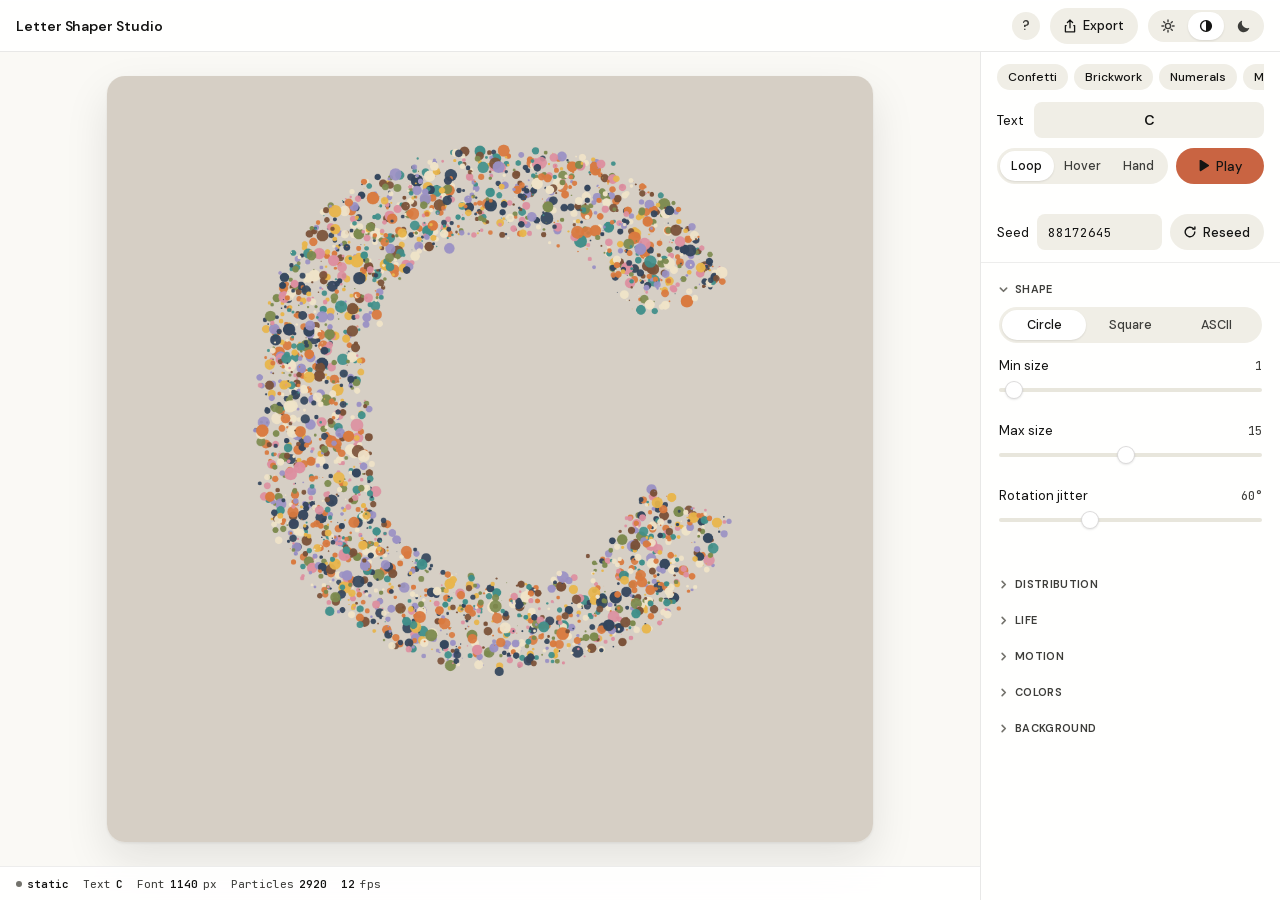
==== index.html @ 5ef08edd "Default the hand ring to off The ring is drawn into the canvas, so a PNG or WebM out of Hand mode ca" ====
<!doctype html>
<html lang="en">
<head>
<meta charset="utf-8" />
<meta name="viewport" content="width=device-width,initial-scale=1" />
<title>Letter Shaper Studio</title>
<style>
  /* ============================================================
     Type. Claude's own faces (Styrene, Tiempos) are licensed and
     cannot ship, so the UI runs on the closest open stand-ins:
     DM Sans for chrome, and JetBrains Mono -- which is the mono
     Claude itself uses, and is OFL -- for every readout that is a
     number. Both are latin-subset variable woff2 embedded here as
     data URIs, so the file still opens with no network at all.
  ============================================================ */
  @font-face{
    font-family:"LS Sans";
    font-style:normal;
    font-weight:100 1000;
    font-display:swap;
    src:url([data-uri]) format("woff2");
  }
  @font-face{
    font-family:"LS Mono";
    font-style:normal;
    font-weight:100 800;
    font-display:swap;
    src:url([data-uri]) format("woff2");
  }
  /* ============================================================
     Theme tokens. Light is the base on :root; dark is defined
     twice: once behind prefers-color-scheme for the "auto" state
     (guarded so a manual light choice wins), once behind the
     manual [data-theme="dark"] attribute.
  ============================================================ */
  :root{
    /* Claude's surface ramp: page, raised, recessed, pressed.
       Depth comes from stepping through these, not from shadow. */
    --bg:#faf9f5;
    --panel-bg:rgba(255,255,255,.88);
    --panel-bg-solid:#ffffff;
    --panel-border:rgba(31,30,29,.10);
    --text:#141413;
    --text-2:#3d3d3a;
    --text-3:#73726c;
    /* the coral is a low-contrast hue: it carries fills, rings and
       dots, never small text. --accent-text is the darkened rung
       for the few places the accent has to be read as a word, and
       labels on an accent fill take warm ink, not white (white on
       #c96442 is 3.9:1 and would fail the contrast floor). */
    --accent:#c96442;
    --accent-ink:#141413;
    --accent-text:#98492c;
    --danger:#8a2424;
    --divider:rgba(31,30,29,.08);
    --track:#e8e6dc;
    --control-bg:#f0eee6;
    --control-bg-strong:#e8e6dc;
    --thumb-bg:#ffffff;
    --thumb-border:rgba(31,30,29,.16);
    --scrim:rgba(20,20,19,.30);
    /* one hairline, no glass: surfaces separate by fill */
    --glass-edge:inset 0 1px 0 rgba(255,255,255,.5);
    --r-lg:18px;
    --r-md:12px;
    --r-sm:8px;
    --r-pill:999px;
    --shadow-panel:0 1px 3px rgba(20,20,19,.06);
    --shadow-ctrl:0 1px 2px rgba(20,20,19,.10);
    --shadow-modal:0 1px 3px rgba(20,20,19,.08),0 24px 64px rgba(20,20,19,.18);
    --shadow-sheet:0 -8px 32px rgba(20,20,19,.12);
    --shadow-canvas:0 1px 3px rgba(20,20,19,.08),0 18px 44px rgba(20,20,19,.10);
    /* motion tokens: 100ms tap feedback, 150ms hover shifts,
       240ms state changes, 300-500ms layout. Exits run ~75%. */
    --dur-tap:100ms;
    --dur-fast:150ms;
    --dur-med:240ms;
    --dur-layout:300ms;
    --ease-out-quart:cubic-bezier(0.25,1,0.5,1);
    --ease-out-quint:cubic-bezier(0.22,1,0.36,1);
    --ease-out-expo:cubic-bezier(0.16,1,0.3,1);
    --ease:var(--ease-out-quart);
    color-scheme:light;
  }
  @media (prefers-color-scheme: dark){
    :root:not([data-theme="light"]){
      --bg:#262624;
      --panel-bg:rgba(48,48,46,.88);
      --panel-bg-solid:#30302e;
      --panel-border:rgba(222,220,209,.13);
      --text:#faf9f5;
      --text-2:#c2c0b6;
      --text-3:#9c9a92;
      --accent:#d97757;
      --accent-ink:#141413;
      --accent-text:#e08a6b;
      --danger:#e86b6b;
      --divider:rgba(222,220,209,.10);
      --track:#1f1e1d;
      --control-bg:#1f1e1d;
      --control-bg-strong:#141413;
      --thumb-bg:#faf9f5;
      --thumb-border:rgba(20,20,19,.4);
      --scrim:rgba(15,15,14,.6);
      --glass-edge:inset 0 1px 0 rgba(255,255,255,.05);
      --shadow-panel:0 1px 3px rgba(0,0,0,.34);
      --shadow-ctrl:0 1px 2px rgba(0,0,0,.42);
      --shadow-modal:0 1px 3px rgba(0,0,0,.4),0 24px 64px rgba(0,0,0,.55);
      --shadow-sheet:0 -8px 32px rgba(0,0,0,.5);
      --shadow-canvas:0 1px 3px rgba(0,0,0,.4),0 18px 44px rgba(0,0,0,.45);
      color-scheme:dark;
    }
  }
  :root[data-theme="dark"]{
    --bg:#262624;
    --panel-bg:rgba(48,48,46,.88);
    --panel-bg-solid:#30302e;
    --panel-border:rgba(222,220,209,.13);
    --text:#faf9f5;
    --text-2:#c2c0b6;
    --text-3:#9c9a92;
    --accent:#d97757;
    --accent-ink:#141413;
    --accent-text:#e08a6b;
    --danger:#e86b6b;
    --divider:rgba(222,220,209,.10);
    --track:#1f1e1d;
    --control-bg:#1f1e1d;
    --control-bg-strong:#141413;
    --thumb-bg:#faf9f5;
    --thumb-border:rgba(20,20,19,.4);
    --scrim:rgba(15,15,14,.6);
    --glass-edge:inset 0 1px 0 rgba(255,255,255,.05);
    --shadow-panel:0 1px 3px rgba(0,0,0,.34);
    --shadow-ctrl:0 1px 2px rgba(0,0,0,.42);
    --shadow-modal:0 1px 3px rgba(0,0,0,.4),0 24px 64px rgba(0,0,0,.55);
    --shadow-sheet:0 -8px 32px rgba(0,0,0,.5);
    --shadow-canvas:0 1px 3px rgba(0,0,0,.4),0 18px 44px rgba(0,0,0,.45);
    color-scheme:dark;
  }

  *{box-sizing:border-box;}
  [hidden]{display:none !important;}
  html,body{height:100%;}
  body{
    margin:0;
    background:var(--bg);
    color:var(--text);
    font-family:"LS Sans",-apple-system,BlinkMacSystemFont,"Helvetica Neue","PingFang SC",Arial,sans-serif;
    font-size:13px;
    /* Claude runs its UI a hair heavier than a stock 400 */
    font-weight:430;
    -webkit-font-smoothing:antialiased;
    overflow:hidden;
  }
  button,input,textarea{font-family:inherit;font-size:inherit;color:inherit;}
  /* JetBrains Mono is the one face Claude uses that is open, so the
     numbers -- the part of this panel you actually read as data --
     are set in the real thing rather than a stand-in */
  .val,.statusbar,kbd,.hexlabel,.seed-field,.media-desc,.codewrap pre{
    font-family:"LS Mono",ui-monospace,SFMono-Regular,Menlo,Consolas,monospace;
  }
  button{cursor:pointer;}
  svg{display:block;}

  :focus-visible{
    outline:2px solid var(--accent);
    outline-offset:2px;
    border-radius:var(--r-sm);
  }
  .seg button:focus-visible,.theme-seg button:focus-visible,.btn:focus-visible,
  .swatch:focus-visible,.swatch-add:focus-visible,.bg-swatch:focus-visible,.swatch-x:focus-visible,
  .copy-btn:focus-visible,.modal-close:focus-visible,.look-chip:focus-visible,
  .icon-btn:focus-visible,.wseg button:focus-visible{
    border-radius:var(--r-pill);
  }

  /* ============================================================
     Entrance (the one hero moment, plays once on load).
     Pure CSS keyframes with backwards fill: content is visible by
     default; the animation only decorates the first paint.
  ============================================================ */
  @keyframes rise-in{from{opacity:0;transform:translateY(10px)}}
  @keyframes fade-in-kf{from{opacity:0}}
  @keyframes scale-in{from{opacity:0;transform:scale(.98)}}
  @keyframes pop-in{from{opacity:0;transform:scale(0)}}
  @keyframes val-flash{from{color:var(--accent-text)}}

  .panel-pinned{animation:rise-in 270ms var(--ease-out-quint) backwards;}
  .panel-scroll .group{
    animation:rise-in 270ms var(--ease-out-quint) backwards;
    animation-delay:calc(min(var(--i,0),5)*45ms);
  }
  .topbar{animation:fade-in-kf 300ms var(--ease-out-quart) backwards;}
  .statusbar{animation:fade-in-kf 300ms var(--ease-out-quart) 120ms backwards;}
  .canvas-stage canvas{animation:scale-in 450ms var(--ease-out-quint) 60ms backwards;}

  .fade-swap{animation:fade-in-kf 160ms var(--ease-out-quart);}
  .val-flash{animation:val-flash 300ms var(--ease-out-quart);}

  .app{height:100dvh;display:flex;flex-direction:column;}

  /* ---------- topbar ---------- */
  .topbar{
    height:52px;flex:0 0 auto;
    display:flex;align-items:center;justify-content:space-between;gap:12px;
    padding:0 16px;
    background:var(--panel-bg);
    backdrop-filter:blur(20px) saturate(180%);
    -webkit-backdrop-filter:blur(20px) saturate(180%);
    border-bottom:1px solid var(--panel-border);
    box-shadow:var(--glass-edge);
  }
  @supports not ((backdrop-filter:blur(1px)) or (-webkit-backdrop-filter:blur(1px))){
    .topbar,.panel,.statusbar,.modal-backdrop,.modal,.kbd-pop,.swatch-pop,
    .cta-msg,.cam-chip{background:var(--panel-bg-solid);}
  }
  .topbar h1{
    font-size:14px;font-weight:580;margin:0;letter-spacing:-.005em;
    min-width:0;white-space:nowrap;overflow:hidden;text-overflow:ellipsis;
  }
  .topbar-actions{display:flex;align-items:center;gap:10px;flex:0 0 auto;}

  .btn-compact{min-height:30px;padding:5px 12px;font-size:12.5px;}

  .icon-btn{
    position:relative;
    width:28px;height:28px;border:0;border-radius:50%;
    background:var(--control-bg);color:var(--text-2);
    display:flex;align-items:center;justify-content:center;
    font-size:13px;font-weight:600;
    transition:background var(--dur-fast) var(--ease),color var(--dur-fast) var(--ease),transform var(--dur-tap) var(--ease);
  }
  .icon-btn::before{content:"";position:absolute;inset:-8px;border-radius:50%;}
  .icon-btn:hover{background:var(--control-bg-strong);color:var(--text);}
  .icon-btn:active{transform:scale(.92);}

  .theme-seg{
    position:relative;
    display:flex;background:var(--control-bg);border-radius:var(--r-pill);padding:2px;gap:2px;flex:0 0 auto;
  }
  .theme-seg button{
    position:relative;z-index:1;
    border:0;background:transparent;color:var(--text-2);
    width:36px;height:28px;border-radius:var(--r-pill);
    display:flex;align-items:center;justify-content:center;
    transition:color var(--dur-fast) var(--ease),transform var(--dur-tap) var(--ease);
  }
  /* expanded hot zone: full topbar height is tappable */
  .theme-seg button::before{content:"";position:absolute;inset:-10px 0;}
  .theme-seg button.active{color:var(--text);}
  .theme-seg button:hover:not(.active){color:var(--text);}
  .theme-seg button:active{transform:scale(.94);}

  /* sliding active-pill indicator shared by all segmented controls */
  .seg-ind{
    position:absolute;left:0;top:0;opacity:0;z-index:0;
    background:var(--panel-bg-solid);
    border-radius:var(--r-pill);
    box-shadow:var(--shadow-ctrl);
    transition:transform var(--dur-med) var(--ease-out-quint),opacity var(--dur-fast) var(--ease-out-quart);
    will-change:transform;
  }
  .seg-ind.no-anim{transition:none;}

  /* ---------- keyboard shortcuts popover ---------- */
  .kbd-pop{
    position:fixed;top:58px;right:12px;z-index:45;
    width:236px;
    background:var(--panel-bg);
    backdrop-filter:blur(24px) saturate(180%);
    -webkit-backdrop-filter:blur(24px) saturate(180%);
    border:1px solid var(--panel-border);
    border-radius:var(--r-md);
    box-shadow:var(--glass-edge),var(--shadow-modal);
    padding:10px 12px;
  }
  .kbd-row{
    display:flex;align-items:center;justify-content:space-between;gap:10px;
    padding:5px 0;font-size:12px;color:var(--text);
  }
  .kbd-row + .kbd-row{border-top:1px solid var(--divider);}
  kbd{
    font-family:inherit;font-size:11px;font-variant-numeric:tabular-nums;
    color:var(--text-2);
    background:var(--control-bg);
    border:1px solid var(--panel-border);
    border-radius:5px;
    padding:1.5px 6px;
    white-space:nowrap;
  }

  /* ---------- body: canvas left, inspector panel RIGHT ---------- */
  .body{flex:1 1 auto;display:flex;min-height:0;}

  .panel{
    position:relative;
    width:300px;min-width:180px;max-width:560px;
    flex:0 0 auto;
    display:flex;flex-direction:column;
    background:var(--panel-bg);
    backdrop-filter:blur(20px) saturate(180%);
    -webkit-backdrop-filter:blur(20px) saturate(180%);
    border-left:1px solid var(--panel-border);
    box-shadow:var(--glass-edge);
    min-height:0;
  }
  .panel-pinned{
    flex:0 0 auto;
    display:flex;flex-direction:column;gap:10px;
    padding:12px 16px;
    border-bottom:1px solid var(--divider);
  }
  .panel-scroll{
    flex:1 1 auto;min-height:0;
    overflow-y:auto;
    padding:10px 16px 44px;
  }
  .panel-scroll::-webkit-scrollbar{width:8px;}
  .panel-scroll::-webkit-scrollbar-thumb{background:var(--control-bg-strong);border-radius:var(--r-pill);}

  /* resize handle sits on the panel's LEFT edge now */
  .rhandle{
    position:absolute;top:0;left:0;width:10px;height:100%;
    cursor:col-resize;z-index:5;touch-action:none;
  }
  .rhandle::after{
    content:"";position:absolute;top:0;left:0;width:3px;height:100%;
    background:transparent;transition:background var(--dur-fast) var(--ease);
  }
  .rhandle:hover::after,.rhandle.active::after{background:var(--accent);opacity:.55;}

  /* mobile bottom-sheet grip (hidden on desktop) */
  .sheet-grip{
    display:none;
    position:relative;
    border:0;background:transparent;
    height:22px;flex:0 0 auto;
    align-items:center;justify-content:center;
    touch-action:none;
  }
  .sheet-grip::before{content:"";position:absolute;inset:-12px 0;}
  .sheet-grip span{
    width:36px;height:5px;border-radius:var(--r-pill);
    background:var(--track);
    transition:background var(--dur-fast) var(--ease);
  }
  .sheet-grip:hover span,.sheet-grip:active span{background:var(--text-3);}

  /* ---------- looks (one-tap presets) ---------- */
  .looks-row{
    display:flex;gap:6px;align-items:center;
    overflow-x:auto;
    padding-bottom:2px;
    scrollbar-width:none;
  }
  .looks-row::-webkit-scrollbar{display:none;}
  .look-chip{
    position:relative;
    flex:0 0 auto;
    border:0;border-radius:var(--r-pill);
    background:var(--control-bg);color:var(--text);
    min-height:26px;padding:4px 11px;
    font-size:12px;font-weight:500;white-space:nowrap;
    display:flex;align-items:center;gap:5px;
    transition:background var(--dur-fast) var(--ease),transform var(--dur-tap) var(--ease);
  }
  .look-chip::before{content:"";position:absolute;inset:-9px 0;}
  .look-chip:hover{background:var(--control-bg-strong);}
  .look-chip:active{transform:scale(.96);}
  .look-save{
    background:transparent;
    border:1px dashed var(--text-3);color:var(--text-2);
  }
  .look-save:hover{border-color:var(--accent);color:var(--accent-text);background:transparent;}
  .look-del{
    display:inline-flex;align-items:center;justify-content:center;
    width:14px;height:14px;margin-right:-4px;
    border-radius:50%;
    color:var(--text-3);
    font-size:12px;line-height:1;
    opacity:0;
    transition:opacity var(--dur-fast) var(--ease),color var(--dur-fast) var(--ease);
  }
  .look-chip:hover .look-del,.look-chip:focus-visible .look-del{opacity:1;}
  .look-del:hover{color:var(--text);}
  .look-name-input{
    flex:0 0 auto;
    width:110px;min-height:26px;padding:3px 10px;
    font-size:12px;
    border-radius:var(--r-pill);
  }

  /* ---------- pinned quick rows ---------- */
  .quick-row{display:flex;align-items:center;gap:8px;}
  .quick-row .seg{flex:1;min-width:0;}
  .quick-row label{font-size:13px;color:var(--text);flex:0 0 auto;}

  /* ---------- collapsible groups ---------- */
  .group{margin-bottom:4px;}
  .group-head{
    width:100%;min-height:32px;
    display:flex;align-items:center;gap:7px;
    border:0;background:transparent;
    padding:8px 2px;
    font-size:11px;font-weight:600;color:var(--text-2);
    letter-spacing:.03em;text-transform:uppercase;
    border-radius:var(--r-sm);
    transition:color var(--dur-fast) var(--ease);
  }
  .group-head:hover{color:var(--text);}
  .group-head .chev{
    color:var(--text-3);flex:0 0 auto;
    transition:transform var(--dur-med) var(--ease-out-quint);
  }
  .group.open .group-head .chev{transform:rotate(90deg);}
  .group-body{padding:2px 2px 12px;}
  .hint{font-size:12px;color:var(--text-2);line-height:1.5;margin:8px 2px 2px;}

  /* collapsible blocks: grid-rows trick, no layout-property animation */
  .collapse{
    display:grid;grid-template-rows:1fr;
    transition:grid-template-rows var(--dur-layout) var(--ease-out-quint),opacity var(--dur-med) var(--ease-out-quart);
  }
  .collapse-inner{min-height:0;overflow:hidden;padding:4px;margin:-4px;}
  .collapse.collapsed{grid-template-rows:0fr;opacity:0;pointer-events:none;}

  /* slider control: label + value on top line, full-width slider below */
  .ctl{margin-bottom:14px;}
  .ctl:last-child{margin-bottom:0;}
  .ctl-head{display:flex;align-items:baseline;justify-content:space-between;gap:8px;margin-bottom:2px;}
  .ctl-head label{font-size:13px;color:var(--text);}
  .ctl-head .val{font-size:12px;color:var(--text-2);font-variant-numeric:tabular-nums;}

  input[type="range"]{
    -webkit-appearance:none;appearance:none;
    width:100%;height:28px;margin:0;background:transparent;cursor:pointer;
  }
  input[type="range"]::-webkit-slider-runnable-track{
    height:4px;border-radius:var(--r-pill);background:var(--track);
  }
  input[type="range"]::-webkit-slider-thumb{
    -webkit-appearance:none;appearance:none;
    width:18px;height:18px;border-radius:50%;
    background:var(--thumb-bg);border:.5px solid var(--thumb-border);
    box-shadow:var(--shadow-ctrl);
    margin-top:-7px;
    transition:transform var(--dur-tap) var(--ease);
  }
  input[type="range"]:hover::-webkit-slider-thumb{transform:scale(1.06);}
  input[type="range"]:active::-webkit-slider-thumb{transform:scale(1.18);}
  input[type="range"]::-moz-range-track{height:4px;border-radius:var(--r-pill);background:var(--track);}
  input[type="range"]::-moz-range-thumb{
    width:18px;height:18px;border-radius:50%;
    background:var(--thumb-bg);border:.5px solid var(--thumb-border);
    box-shadow:var(--shadow-ctrl);
    transition:transform var(--dur-tap) var(--ease);
  }
  input[type="range"]:hover::-moz-range-thumb{transform:scale(1.06);}
  input[type="range"]:active::-moz-range-thumb{transform:scale(1.18);}
  input[type="range"]:focus-visible{outline-offset:0;}

  .row{display:flex;align-items:center;justify-content:space-between;gap:10px;margin-bottom:12px;}
  .row:last-child{margin-bottom:0;}
  .row label{font-size:13px;color:var(--text);flex:0 0 auto;}

  .text-field{
    background:var(--control-bg);
    border:1px solid transparent;
    border-radius:var(--r-sm);
    padding:8px 10px;
    min-height:36px;
    font-size:13px;color:var(--text);
    outline:none;
    transition:border-color var(--dur-fast) var(--ease),box-shadow var(--dur-fast) var(--ease);
  }
  .text-field:focus{border-color:var(--accent);box-shadow:0 0 0 3px color-mix(in srgb, var(--accent) 22%, transparent);}
  textarea.text-field{width:100%;resize:vertical;line-height:1.5;min-height:64px;}

  .stepper{display:flex;align-items:center;flex:1;min-width:0;}
  /* single character: centered; longer text: left-aligned for readability */
  .stepper .text-field{flex:1;min-width:0;text-align:center;font-weight:600;font-size:14px;}
  .stepper.multi .text-field{text-align:left;font-weight:500;font-size:13px;}

  .seed-field{
    flex:1;min-width:0;
    font-variant-numeric:tabular-nums;
    text-align:left;font-size:12.5px;
  }

  .seg{
    position:relative;
    display:flex;background:var(--control-bg);border-radius:var(--r-pill);padding:3px;gap:2px;
  }
  .seg button{
    position:relative;z-index:1;
    flex:1;border:0;background:transparent;color:var(--text-2);
    min-height:30px;padding:5px 4px;border-radius:var(--r-pill);
    font-size:12.5px;font-weight:500;white-space:nowrap;
    transition:color var(--dur-fast) var(--ease),transform var(--dur-tap) var(--ease);
  }
  .seg button.active{color:var(--text);}
  .seg button:hover:not(.active){color:var(--text);}
  .seg button:active{transform:scale(.97);}
  .seg-small button{min-height:24px;font-size:12px;padding:3px 4px;}

  /* ---------- color swatches: click = edit, corner x = delete ---------- */
  .swatches{display:flex;flex-wrap:wrap;gap:9px;align-items:center;min-height:34px;}
  .swatch-wrap{position:relative;display:flex;align-items:center;}
  .swatch{
    position:relative;
    /* weight (1-5) nudges the dot size so the mix reads at a glance */
    width:calc(20px + var(--w,2)*2px);
    height:calc(20px + var(--w,2)*2px);
    border-radius:50%;
    border:1px solid var(--thumb-border);padding:0;
    transition:transform var(--dur-tap) var(--ease),box-shadow var(--dur-fast) var(--ease);
  }
  .swatch::before{content:"";position:absolute;inset:-7px;border-radius:50%;}
  .swatch:hover{transform:scale(1.08);}
  .swatch:active{transform:scale(.95);}
  .swatch.editing{box-shadow:0 0 0 2px var(--panel-bg-solid),0 0 0 4px var(--accent);}
  .swatch.pop-in{animation:pop-in 180ms var(--ease-out-quint);}
  .swatch-x{
    position:absolute;top:-5px;right:-5px;z-index:2;
    width:16px;height:16px;border:0;border-radius:50%;
    background:var(--text);color:var(--panel-bg-solid);
    font-size:11px;line-height:1;padding:0;
    display:flex;align-items:center;justify-content:center;
    opacity:0;transform:scale(.6);
    transition:opacity var(--dur-fast) var(--ease),transform var(--dur-fast) var(--ease);
  }
  .swatch-x::before{content:"";position:absolute;inset:-7px;border-radius:50%;}
  .swatch-wrap:hover .swatch-x,.swatch-wrap:focus-within .swatch-x{opacity:1;transform:none;}
  .swatch-add{
    position:relative;width:28px;height:28px;border-radius:50%;
    border:1px dashed var(--text-3);background:transparent;color:var(--text-2);
    display:flex;align-items:center;justify-content:center;line-height:1;padding:0;
    transition:border-color var(--dur-fast) var(--ease),color var(--dur-fast) var(--ease),transform var(--dur-tap) var(--ease);
  }
  .swatch-add::before{content:"";position:absolute;inset:-8px;border-radius:50%;}
  .swatch-add:hover{border-color:var(--accent);color:var(--accent-text);}
  .swatch-add:active{transform:scale(.93);}

  /* swatch editor popover (fixed so overflow:hidden can't clip it) */
  .swatch-pop{
    position:fixed;z-index:46;
    display:flex;align-items:center;gap:10px;
    background:var(--panel-bg);
    backdrop-filter:blur(24px) saturate(180%);
    -webkit-backdrop-filter:blur(24px) saturate(180%);
    border:1px solid var(--panel-border);
    border-radius:var(--r-pill);
    box-shadow:var(--glass-edge),var(--shadow-modal);
    padding:7px 10px;
  }
  .wseg{
    display:flex;gap:2px;
    background:var(--control-bg);border-radius:var(--r-pill);padding:2px;
  }
  .wseg button{
    width:24px;height:24px;border:0;border-radius:var(--r-pill);
    background:transparent;color:var(--text-2);
    font-size:11px;font-weight:600;font-variant-numeric:tabular-nums;
    display:flex;align-items:center;justify-content:center;
    transition:background var(--dur-fast) var(--ease),color var(--dur-fast) var(--ease),transform var(--dur-tap) var(--ease);
  }
  .wseg button.active{background:var(--panel-bg-solid);color:var(--text);box-shadow:var(--shadow-ctrl);}
  .wseg button:active{transform:scale(.94);}
  .pop-x{width:24px;height:24px;font-size:12px;}

  .bg-swatch{
    position:relative;width:28px;height:28px;border-radius:50%;
    border:1px solid var(--thumb-border);padding:0;
    transition:transform var(--dur-tap) var(--ease),box-shadow var(--dur-fast) var(--ease);
  }
  .bg-swatch::before{content:"";position:absolute;inset:-8px;border-radius:50%;}
  .bg-swatch:hover{transform:scale(1.1);}
  .bg-swatch:active{transform:scale(.95);}
  .bg-swatch.selected{box-shadow:0 0 0 2px var(--panel-bg-solid),0 0 0 4px var(--accent);}

  .btn{
    border:0;border-radius:var(--r-pill);
    min-height:36px;padding:8px 14px;
    font-size:13px;font-weight:500;
    display:flex;align-items:center;justify-content:center;gap:7px;
    transition:transform var(--dur-tap) var(--ease),opacity var(--dur-fast) var(--ease),background var(--dur-fast) var(--ease);
  }
  .btn:active{transform:scale(.97);}
  .btn-primary{background:var(--accent);color:var(--accent-ink);}
  .btn-primary:hover{opacity:.9;}
  .btn-ghost{background:var(--control-bg);color:var(--text);}
  .btn-ghost:hover{background:var(--control-bg-strong);}
  .btn.is-hidden{opacity:0;transform:scale(.96);pointer-events:none;}
  .btn:disabled{opacity:.45;cursor:default;pointer-events:none;}

  .icon-swap{display:inline-grid;place-items:center;}
  .icon-swap svg{grid-area:1/1;transition:opacity var(--dur-fast) var(--ease),transform var(--dur-fast) var(--ease);}
  #pauseIcon{opacity:0;transform:scale(.6);}
  #playBtn.playing #pauseIcon{opacity:1;transform:none;}
  #playBtn.playing #playIcon{opacity:0;transform:scale(.6);}

  .color-input-wrap{display:flex;align-items:center;gap:10px;margin-top:12px;}
  input[type="color"]{
    -webkit-appearance:none;appearance:none;
    width:28px;height:28px;border:0;border-radius:50%;
    padding:0;background:transparent;overflow:hidden;cursor:pointer;
  }
  input[type="color"]::-webkit-color-swatch-wrapper{padding:0;}
  input[type="color"]::-webkit-color-swatch{border:1px solid var(--thumb-border);border-radius:50%;}
  input[type="color"]::-moz-color-swatch{border:1px solid var(--thumb-border);border-radius:50%;}
  .hexlabel{font-size:12px;color:var(--text-2);font-variant-numeric:tabular-nums;letter-spacing:.02em;}

  /* ---------- canvas area ---------- */
  .canvas-wrap{flex:1 1 auto;display:flex;flex-direction:column;min-width:0;position:relative;}
  .canvas-stage{position:relative;flex:1 1 auto;display:flex;align-items:center;justify-content:center;min-height:0;padding:24px;}
  canvas{
    max-width:100%;max-height:100%;
    border-radius:var(--r-lg);
    box-shadow:var(--shadow-canvas);
    touch-action:none;
  }

  .statusbar{
    flex:0 0 auto;min-height:34px;
    display:flex;align-items:center;flex-wrap:wrap;gap:6px 14px;
    padding:4px 16px;
    font-size:11px;color:var(--text-2);
    font-variant-numeric:tabular-nums;
    border-top:1px solid var(--divider);
    background:var(--panel-bg);
    backdrop-filter:blur(20px) saturate(180%);
    -webkit-backdrop-filter:blur(20px) saturate(180%);
    box-shadow:var(--glass-edge);
  }
  .statusbar b{color:var(--text);font-weight:600;}
  .statusbar .cell{display:flex;align-items:center;gap:5px;white-space:nowrap;}
  .statusbar #textLabel{
    display:inline-block;max-width:10em;overflow:hidden;text-overflow:ellipsis;
    white-space:nowrap;vertical-align:bottom;
  }
  .statusbar .dot{
    display:inline-block;width:6px;height:6px;border-radius:50%;
    background:var(--text-3);
    transition:background var(--dur-fast) var(--ease);
  }
  .statusbar .dot.playing{background:var(--accent);}

  /* ---------- export modal ---------- */
  .modal-backdrop{
    position:fixed;inset:0;z-index:50;
    display:flex;align-items:center;justify-content:center;
    padding:24px;
    background:var(--scrim);
    backdrop-filter:blur(12px) saturate(140%);
    -webkit-backdrop-filter:blur(12px) saturate(140%);
    opacity:0;
    transition:opacity 200ms var(--ease-out-quart);
  }
  .modal-backdrop.open{opacity:1;}
  .modal-backdrop.closing{transition-duration:150ms;}
  .modal{
    /* rigid frame: dimensions never follow content; the code pane
       is the only scroll container */
    width:min(640px,100%);
    height:min(72vh,100%);
    display:flex;flex-direction:column;gap:10px;
    background:var(--panel-bg);
    backdrop-filter:blur(28px) saturate(180%);
    -webkit-backdrop-filter:blur(28px) saturate(180%);
    border:1px solid var(--panel-border);
    border-radius:var(--r-lg);
    box-shadow:var(--glass-edge),var(--shadow-modal);
    padding:14px;
    opacity:0;transform:scale(.96);
    transition:opacity 250ms var(--ease-out-expo),transform 250ms var(--ease-out-expo);
  }
  .modal-backdrop.open .modal{opacity:1;transform:none;}
  .modal-backdrop.closing .modal{transition-duration:180ms;}
  .modal-head{display:flex;align-items:center;justify-content:space-between;gap:10px;}
  .modal-head h3{font-size:14px;font-weight:600;margin:0;letter-spacing:-.01em;}
  .modal-close{
    position:relative;
    width:24px;height:24px;border:0;border-radius:50%;
    background:var(--control-bg);color:var(--text-2);
    display:flex;align-items:center;justify-content:center;
    transition:background var(--dur-fast) var(--ease),color var(--dur-fast) var(--ease),transform var(--dur-tap) var(--ease);
  }
  .modal-close::before{content:"";position:absolute;inset:-10px;border-radius:50%;}
  .modal-close:hover{background:var(--control-bg-strong);color:var(--text);}
  .modal-close:active{transform:scale(.92);}
  #codeSection{display:flex;flex-direction:column;gap:10px;flex:1;min-height:0;}
  .codewrap{position:relative;flex:1;min-height:0;}
  .codewrap pre{
    margin:0;height:100%;min-height:160px;
    overflow:auto;
    background:var(--control-bg);
    border-radius:var(--r-md);
    padding:12px 14px;
    font-size:11.5px;line-height:1.5;
    tab-size:2;white-space:pre;
    font-variant-numeric:tabular-nums;
  }
  .copy-btn{
    position:absolute;top:8px;right:8px;
    min-height:24px;padding:3px 10px;
    border:1px solid var(--panel-border);border-radius:var(--r-pill);
    background:var(--panel-bg-solid);color:var(--text);
    font-size:11.5px;font-weight:500;
    box-shadow:var(--shadow-ctrl);
    display:inline-grid;place-items:center;
    transition:transform var(--dur-tap) var(--ease),background var(--dur-fast) var(--ease);
  }
  .copy-btn:hover{background:var(--control-bg-strong);}
  .copy-btn:active{transform:scale(.96);}
  .copy-face{grid-area:1/1;transition:opacity var(--dur-fast) var(--ease);}
  .copy-done{opacity:0;}
  .copy-btn.copied .copy-idle{opacity:0;}
  .copy-btn.copied .copy-done{opacity:1;}
  .media-list{
    display:flex;flex-direction:column;justify-content:center;
    flex:1;min-height:0;overflow-y:auto;
    padding:2px 2px 4px;
  }
  .media-row{display:flex;align-items:center;justify-content:space-between;gap:12px;padding:11px 2px;}
  .media-row + .media-row{border-top:1px solid var(--divider);}
  .media-info{display:flex;flex-direction:column;gap:2px;min-width:0;}
  .media-info b{font-size:13px;font-weight:600;}
  .media-desc{font-size:11.5px;color:var(--text-2);font-variant-numeric:tabular-nums;}
  .media-btn{min-width:118px;font-variant-numeric:tabular-nums;}

  @media (prefers-reduced-motion: reduce){
    *,*::before,*::after{
      transition-duration:.001ms !important;
      animation-duration:.001ms !important;
      animation-delay:0ms !important;
    }
  }

  /* ============================================================
     Mobile: canvas fills the screen, the panel becomes a bottom
     sheet with three detents (peek / half / full), dragged by the
     grip. Same rigid-glass treatment as the export sheet.
  ============================================================ */
  @media (max-width: 767px){
    .body{display:block;position:relative;}
    .canvas-wrap{height:100%;}
    .canvas-stage{padding:12px 12px calc(var(--sheet-peek,216px) + 12px);}
    .canvas-cta{bottom:calc(var(--sheet-peek,216px) + 28px);}
    .statusbar{
      order:-1;
      border-top:0;border-bottom:1px solid var(--divider);
    }
    .panel{
      position:fixed;left:0;right:0;bottom:0;z-index:40;
      width:100% !important;min-width:0;max-width:none;
      height:var(--sheet-full,80dvh);
      border-left:0;border-top:1px solid var(--panel-border);
      border-radius:16px 16px 0 0;
      box-shadow:var(--glass-edge),var(--shadow-sheet);
      transform:translateY(var(--sheet-offset,0px));
      will-change:transform;
    }
    .panel.snap{transition:transform var(--dur-layout) var(--ease-out-quint);}
    .rhandle{display:none;}
    .sheet-grip{display:flex;}
    .panel-pinned{padding:2px 14px 12px;}
    .panel-scroll{padding:10px 14px 44px;}
    .topbar{padding:0 12px;}
    .statusbar{padding:4px 12px;}
    /* export modal: near-fullscreen bottom sheet, same rigid-frame rule */
    .modal-backdrop{padding:10px;align-items:flex-end;}
    .modal{width:100%;max-width:none;height:min(94dvh,100%);}
    .kbd-pop{right:10px;}
  }
  /* ---------- hand mode: canvas call to action ---------- */
  /* A DOM overlay, never drawn into the canvas, so PNG and video
     exports stay clean. It sits where the eye already is: the ask
     for the camera belongs next to the thing it acts on. */
  .canvas-cta{
    position:absolute;left:50%;bottom:44px;transform:translateX(-50%);
    display:flex;flex-direction:column;align-items:center;gap:12px;
    max-width:min(440px,calc(100% - 32px));
    pointer-events:none;z-index:4;
    animation:cta-in 380ms var(--ease-out-quint) backwards;
  }
  @keyframes cta-in{from{opacity:0;transform:translate(-50%,10px);}}
  .cta-msg{
    margin:0;padding:7px 16px 8px;border-radius:var(--r-pill);
    font-size:13px;line-height:1.45;text-align:center;color:var(--text-2);
    background:color-mix(in srgb, var(--panel-bg-solid) 84%, transparent);
    -webkit-backdrop-filter:blur(10px);backdrop-filter:blur(10px);
    box-shadow:0 1px 2px rgba(0,0,0,.06);
  }
  .cta-msg.is-error{color:var(--danger);}
  /* the one moment the interface is allowed to lead: it exists only
     while the camera is off, and it has to be findable across the room */
  .canvas-cta .btn{
    pointer-events:auto;
    min-height:44px;padding:11px 22px;
    font-size:14.5px;font-weight:560;
    gap:9px;
    box-shadow:0 1px 3px rgba(20,20,19,.14),0 8px 20px rgba(20,20,19,.10);
  }
  .canvas-cta .btn svg{width:15px;height:14px;}
  @media (prefers-reduced-motion: reduce){ .canvas-cta{animation:none;} }


  /* ---------- hand mode: the gesture, shown rather than described ----------
     A DOM overlay like .canvas-cta, so it never enters the canvas and
     never reaches a PNG or WebM export. It runs once per camera
     session: up when the camera goes live, out the moment a hand is
     found. The dots are three colours lifted from the particle
     palette, so the diagram is made of the same material as the work. */
  .coach{
    position:absolute;left:50%;bottom:40px;transform:translateX(-50%);
    display:flex;align-items:stretch;gap:10px;
    padding:12px;border-radius:var(--r-md);
    background:color-mix(in srgb, var(--panel-bg-solid) 88%, transparent);
    -webkit-backdrop-filter:blur(12px);backdrop-filter:blur(12px);
    border:1px solid var(--panel-border);
    box-shadow:0 1px 3px rgba(20,20,19,.10),0 12px 32px rgba(20,20,19,.10);
    z-index:4;pointer-events:none;
    opacity:0;transition:opacity var(--dur-med) var(--ease),transform var(--dur-med) var(--ease);
  }
  .coach.show{opacity:1;}
  .coach[hidden]{display:none !important;}
  .coach-step{
    width:138px;display:flex;flex-direction:column;align-items:center;gap:8px;
  }
  .coach-step + .coach-step{
    border-left:1px solid var(--divider);padding-left:12px;width:150px;
  }
  /* gesture on the left, what it does to the particles on the right --
     cause and effect in reading order. Each panel's dot layout is its
     identity: scattered, clumped, or settled into an arc. The motion
     only nudges them, so the diagram reads frozen too. */
  .coach-art{
    display:flex;align-items:center;gap:4px;
    height:44px;color:var(--text-2);
  }
  .coach-field{position:relative;width:74px;height:44px;flex:0 0 auto;}
  .coach-dot{position:absolute;width:7px;height:7px;border-radius:50%;}
  .coach-label{
    font-size:11.5px;line-height:1.4;text-align:center;color:var(--text-2);
  }
  .coach-label b{display:block;color:var(--text);font-weight:560;}

  @keyframes coach-drift{
    0%,100%{transform:translate(0,0);}
    50%    {transform:translate(var(--dx),var(--dy));}
  }
  @keyframes coach-hand{
    0%,100%{transform:translateX(0);}
    50%    {transform:translateX(5px);}
  }
  .coach.show .coach-dot{animation:coach-drift 3.4s var(--ease-out-quart) infinite;}
  .coach.show .coach-step[data-step="grab"] .coach-hand{animation:coach-hand 3.4s var(--ease-out-quart) infinite;}
  /* the blanket reduced-motion rule flattens every duration to ~0, so
     the still has to carry the meaning on its own -- it does: the
     layouts differ, the movement was only ever an accent */
  @media (max-width:767px){
    .coach{bottom:calc(var(--sheet-peek,216px) + 24px);padding:10px;gap:8px;}
    .coach-step{width:118px;}
    .coach-step + .coach-step{width:128px;padding-left:9px;}
    .coach-field{width:62px;}
    .coach-label{font-size:11px;}
  }

  /* ---------- hand mode: camera panel ---------- */
  .cam-row{display:flex;align-items:center;gap:10px;margin-bottom:12px;}
  .cam-row .btn{flex:0 0 auto;}
  .cam-note{
    flex:1;min-width:0;font-size:12px;color:var(--text-2);line-height:1.35;
  }
  .cam-note.is-error{color:var(--danger);}
  .cam-stage{
    position:relative;width:100%;aspect-ratio:4/3;margin-bottom:14px;
    border-radius:var(--r-md);overflow:hidden;
    background:var(--control-bg);border:1px solid var(--panel-border);
  }
  .cam-stage canvas{display:block;width:100%;height:100%;}
  .cam-empty{
    position:absolute;inset:0;display:grid;place-items:center;
    padding:0 18px;text-align:center;line-height:1.5;
    font-size:12px;color:var(--text-3);
  }
  .cam-stage.live .cam-empty{display:none;}
  .cam-chip{
    position:absolute;left:8px;bottom:8px;
    display:inline-flex;align-items:center;gap:6px;
    padding:3px 9px 4px;border-radius:var(--r-pill);
    font-size:11.5px;font-weight:500;color:var(--text-2);
    background:color-mix(in srgb, var(--panel-bg-solid) 84%, transparent);
    -webkit-backdrop-filter:blur(10px);backdrop-filter:blur(10px);
    opacity:0;transition:opacity var(--dur-med) var(--ease);
  }
  .cam-stage.live .cam-chip{opacity:1;}
  .cam-chip .dot{
    display:inline-block;width:6px;height:6px;border-radius:50%;
    background:var(--text-3);
    transition:background var(--dur-fast) var(--ease);
  }
  .cam-chip.is-push .dot,.cam-chip.is-grab .dot{background:var(--accent);}
  .cam-chip.is-push,.cam-chip.is-grab{color:var(--text);}
</style>
</head>
<body>
<div class="app">

  <header class="topbar">
    <h1>Letter Shaper Studio</h1>
    <div class="topbar-actions">
      <button type="button" class="icon-btn" id="helpBtn" aria-label="Keyboard shortcuts" title="Keyboard shortcuts">?</button>
      <button type="button" class="btn btn-ghost btn-compact" id="exportBtn">
        <svg width="12" height="14" viewBox="0 0 12 14" fill="none" stroke="currentColor" stroke-width="1.3" stroke-linecap="round" stroke-linejoin="round" aria-hidden="true">
          <path d="M6 1.2v7.6"/>
          <path d="M3.4 3.6 6 1.2l2.6 2.4"/>
          <path d="M2.2 6.6H1.4v6.2h9.2V6.6h-.8"/>
        </svg>
        Export
      </button>
      <div class="theme-seg" id="themeSeg" role="group" aria-label="Theme">
        <button type="button" data-theme-btn="light" aria-label="Light" title="Light">
          <svg width="14" height="14" viewBox="0 0 14 14" fill="none" stroke="currentColor" stroke-width="1.4" stroke-linecap="round" aria-hidden="true">
            <circle cx="7" cy="7" r="2.6"/>
            <path d="M7 .9v1.6M7 11.5v1.6M.9 7h1.6M11.5 7h1.6M2.7 2.7l1.1 1.1M10.2 10.2l1.1 1.1M11.3 2.7l-1.1 1.1M3.8 10.2l-1.1 1.1"/>
          </svg>
        </button>
        <button type="button" data-theme-btn="auto" class="active" aria-label="System" title="System">
          <svg width="14" height="14" viewBox="0 0 14 14" fill="none" aria-hidden="true">
            <circle cx="7" cy="7" r="5.4" stroke="currentColor" stroke-width="1.4"/>
            <path d="M7 1.6A5.4 5.4 0 0 1 7 12.4Z" fill="currentColor"/>
          </svg>
        </button>
        <button type="button" data-theme-btn="dark" aria-label="Dark" title="Dark">
          <svg width="14" height="14" viewBox="0 0 14 14" fill="currentColor" aria-hidden="true">
            <path d="M11.8 8.9A5.3 5.3 0 0 1 5.1 2.2a.35.35 0 0 0-.46-.43 5.9 5.9 0 1 0 7.6 7.6.35.35 0 0 0-.44-.47Z"/>
          </svg>
        </button>
      </div>
    </div>
  </header>

  <div class="body">
    <main class="canvas-wrap">
      <div class="canvas-stage">
        <canvas id="c" width="1200" height="1200" aria-label="Particle text preview" role="img"></canvas>
        <div class="coach" id="coach" hidden aria-hidden="true">
          <div class="coach-step" data-step="push">
            <div class="coach-art"><svg class="coach-hand" width="28" height="28" viewBox="0 0 28 28" fill="none" stroke="currentColor" stroke-width="1.4" stroke-linecap="round" stroke-linejoin="round" aria-hidden="true"><path d="M10 14.5V6.2a1.35 1.35 0 0 1 2.7 0v6.6"/><path d="M12.7 12.8V5a1.35 1.35 0 0 1 2.7 0v7.8"/><path d="M15.4 12.8V6a1.35 1.35 0 0 1 2.7 0v7.4"/><path d="M18.1 13.4V8.4a1.35 1.35 0 0 1 2.7 0v6.9c0 4.3-2.9 7.2-7 7.2-3.8 0-6.5-2.5-6.5-5.9v-4.4"/><path d="M10 14.5 7.7 12a1.35 1.35 0 0 0-2 1.8"/></svg><span class="coach-field"><span class="coach-dot" style="background:#d97a3f;left:28px;top:3px;--dx:6px;--dy:-5px;animation-delay:0ms"></span><span class="coach-dot" style="background:#33455c;left:52px;top:13px;--dx:8px;--dy:2px;animation-delay:140ms"></span><span class="coach-dot" style="background:#3f8f8a;left:30px;top:32px;--dx:5px;--dy:6px;animation-delay:280ms"></span><span class="coach-dot" style="background:#e8b54a;left:58px;top:30px;--dx:7px;--dy:3px;animation-delay:420ms"></span></span></div>
            <p class="coach-label"><b>Open palm</b>pushes them apart</p>
          </div>
          <div class="coach-step" data-step="grab">
            <div class="coach-art"><svg class="coach-hand" width="28" height="28" viewBox="0 0 28 28" fill="none" stroke="currentColor" stroke-width="1.4" stroke-linecap="round" stroke-linejoin="round" aria-hidden="true"><path d="M7.6 13.6v3c0 3.5 3 6 6.8 6s6.6-2.8 6.6-6.3v-3.6a1.3 1.3 0 0 0-2.6 0"/><path d="M18.4 12.7v-1.4a1.3 1.3 0 0 0-2.6 0v1.4"/><path d="M15.8 12.7v-1.5a1.3 1.3 0 0 0-2.6 0v1.5"/><path d="M13.2 12.7v-1.2a1.3 1.3 0 0 0-2.6 0v2.6"/><path d="M10.6 14.1 8.5 12.3a1.3 1.3 0 0 0-1.8 1.9"/><path d="M11.3 16.1h5.6"/></svg><span class="coach-field"><span class="coach-dot" style="background:#d97a3f;left:10px;top:12px;--dx:5px;--dy:1px;animation-delay:0ms"></span><span class="coach-dot" style="background:#33455c;left:19px;top:17px;--dx:5px;--dy:0px;animation-delay:90ms"></span><span class="coach-dot" style="background:#3f8f8a;left:11px;top:24px;--dx:4px;--dy:1px;animation-delay:180ms"></span><span class="coach-dot" style="background:#e8b54a;left:20px;top:26px;--dx:5px;--dy:-1px;animation-delay:270ms"></span></span></div>
            <p class="coach-label"><b>Fist</b>gathers and drags</p>
          </div>
          <div class="coach-step" data-step="settle">
            <div class="coach-art"><svg class="coach-hand" width="28" height="28" viewBox="0 0 28 28" fill="none" stroke="currentColor" stroke-width="1.4" stroke-linecap="round" stroke-linejoin="round" aria-hidden="true"><path d="M10.2 13.8V7.4a1.35 1.35 0 0 1 2.7 0v5.4"/><path d="M12.9 12.8V6.6a1.35 1.35 0 0 1 2.7 0v6.2"/><path d="M15.6 12.8V7.6a1.35 1.35 0 0 1 2.7 0v7c0 4-2.8 6.8-6.7 6.8-3.6 0-6.2-2.3-6.2-5.5v-3.6"/><path d="M10.2 13.8 8.1 11.9a1.35 1.35 0 0 0-1.9 1.9"/></svg><span class="coach-field"><span class="coach-dot" style="background:#d97a3f;left:30px;top:5px;--dx:1px;--dy:-2px;animation-delay:0ms"></span><span class="coach-dot" style="background:#33455c;left:41px;top:13px;--dx:2px;--dy:1px;animation-delay:160ms"></span><span class="coach-dot" style="background:#3f8f8a;left:44px;top:25px;--dx:-1px;--dy:2px;animation-delay:320ms"></span><span class="coach-dot" style="background:#e8b54a;left:36px;top:34px;--dx:-2px;--dy:-1px;animation-delay:480ms"></span></span></div>
            <p class="coach-label"><b>Let go</b>they fall back in</p>
          </div>
        </div>
        <div class="canvas-cta" id="canvasCta" hidden>
          <p class="cta-msg" id="ctaMsg">Shape the letter with your hand</p>
          <button type="button" class="btn btn-primary btn-compact" id="ctaBtn">
            <svg width="13" height="12" viewBox="0 0 13 12" fill="none" stroke="currentColor" stroke-width="1.3" stroke-linecap="round" stroke-linejoin="round" aria-hidden="true">
              <rect x="0.9" y="2.6" width="8" height="7.2" rx="1.6"/>
              <path d="M8.9 6.1 12.1 4v5l-3.2-2.1z"/>
            </svg>
            <span id="ctaBtnLabel">Turn on camera</span>
          </button>
        </div>
      </div>
      <div class="statusbar">
        <span class="cell"><span class="dot" id="stateDot"></span><b id="stateLabel">static</b></span>
        <span class="cell">Text <b id="textLabel">C</b></span>
        <span class="cell">Font <b id="fontLabel">1140</b> px</span>
        <span class="cell">Particles <b id="countLabel">2920</b></span>
        <span class="cell"><b id="fpsLabel">60</b> fps</span>
      </div>
    </main>

    <aside class="panel" id="panel" aria-label="Parameters">
      <div class="rhandle" id="rhandle" title="Drag to resize the panel" aria-hidden="true"></div>
      <button type="button" class="sheet-grip" id="sheetGrip" aria-label="Resize panel sheet"><span></span></button>

      <div class="panel-pinned">
        <div class="looks-row" id="looksRow" aria-label="Looks"></div>
        <div class="row" style="margin-bottom:0">
          <label for="letterInput">Text</label>
          <div class="stepper" id="textStepper">
            <input class="text-field" id="letterInput" maxlength="40" value="C" autocomplete="off" spellcheck="false" title="Up / Down cycles a single character" aria-label="Text, up to 40 characters" />
          </div>
        </div>
        <div class="quick-row">
          <div class="seg" id="modeSeg" role="group" aria-label="Interaction mode">
            <button type="button" data-mode="loop" class="active">Loop</button>
            <button type="button" data-mode="hover">Hover</button>
            <button type="button" data-mode="hand">Hand</button>
          </div>
          <button class="btn btn-primary btn-compact" id="playBtn" aria-pressed="false" title="Play (Space)" style="min-width:88px">
            <span class="icon-swap" aria-hidden="true">
              <svg id="playIcon" width="11" height="12" viewBox="0 0 11 12" fill="currentColor"><path d="M1.6.9a1 1 0 0 1 1.5-.86l7.4 4.6a1 1 0 0 1 0 1.72l-7.4 4.6A1 1 0 0 1 1.6 10.1Z"/></svg>
              <svg id="pauseIcon" width="10" height="12" viewBox="0 0 10 12" fill="currentColor"><rect x="0.5" y="0.5" width="3.2" height="11" rx="1.1"/><rect x="6.3" y="0.5" width="3.2" height="11" rx="1.1"/></svg>
            </span>
            <span id="playLabel">Play</span>
          </button>
        </div>
        <div class="collapse collapsed" id="hoverHintWrap">
          <div class="collapse-inner">
            <p class="hint" style="margin-top:0">Hover the canvas to gather the text; move away to scatter. On touch, press and hold.</p>
          </div>
        </div>
        <div class="collapse collapsed" id="handHintWrap">
          <div class="collapse-inner">
            <p class="hint" style="margin-top:0">Turn the camera on and shape the letter with your hand.</p>
          </div>
        </div>
        <div class="quick-row">
          <label for="seedInput">Seed</label>
          <input class="text-field seed-field" id="seedInput" inputmode="numeric" autocomplete="off" spellcheck="false" value="88172645" aria-label="Random seed, press Enter to apply" title="Seed (Up / Down to step)" />
          <button class="btn btn-ghost btn-compact" id="reseedBtn" title="New random seed">
            <svg width="12" height="12" viewBox="0 0 12 12" fill="none" stroke="currentColor" stroke-width="1.4" stroke-linecap="round" stroke-linejoin="round" aria-hidden="true">
              <path d="M10.8 6a4.8 4.8 0 1 1-1.4-3.4"/>
              <path d="M10.9 .9v2.2H8.7"/>
            </svg>
            Reseed
          </button>
        </div>
      </div>

      <div class="panel-scroll" id="panelScroll">

        <section class="group" style="--i:1" data-group="shape">
          <button type="button" class="group-head" aria-expanded="true" aria-controls="shapeBody">
            <svg class="chev" width="9" height="9" viewBox="0 0 10 10" fill="none" stroke="currentColor" stroke-width="1.8" stroke-linecap="round" stroke-linejoin="round" aria-hidden="true"><path d="M3.5 1.5 7 5 3.5 8.5"/></svg>
            <span>Shape</span>
          </button>
          <div class="collapse" id="shapeBody">
            <div class="collapse-inner">
              <div class="group-body">
                <div class="seg" id="shapeSeg" role="group" aria-label="Shape type">
                  <button type="button" data-shape="circle" class="active">Circle</button>
                  <button type="button" data-shape="square">Square</button>
                  <button type="button" data-shape="ascii">ASCII</button>
                </div>
                <div style="height:14px"></div>
                <div class="ctl">
                  <div class="ctl-head"><label for="minSize">Min size</label><span class="val" id="minSizeVal">1</span></div>
                  <input type="range" id="minSize" min="0.5" max="20" step="0.5" value="1">
                </div>
                <div class="ctl">
                  <div class="ctl-head"><label for="maxSize">Max size</label><span class="val" id="maxSizeVal">15</span></div>
                  <input type="range" id="maxSize" min="1" max="30" step="0.5" value="15">
                </div>
                <div class="ctl" id="rotRow">
                  <div class="ctl-head"><label for="rotJitter">Rotation jitter</label><span class="val" id="rotJitterVal">60°</span></div>
                  <input type="range" id="rotJitter" min="0" max="180" step="5" value="60">
                </div>
                <div class="ctl" id="brickRow" hidden>
                  <div class="ctl-head"><label for="brickBars">Stack density</label><span class="val" id="brickBarsVal">5</span></div>
                  <input type="range" id="brickBars" min="2" max="10" step="1" value="5">
                </div>
              </div>
            </div>
          </div>
        </section>

        <section class="group" style="--i:2" data-group="distribution">
          <button type="button" class="group-head" aria-expanded="false" aria-controls="distributionBody">
            <svg class="chev" width="9" height="9" viewBox="0 0 10 10" fill="none" stroke="currentColor" stroke-width="1.8" stroke-linecap="round" stroke-linejoin="round" aria-hidden="true"><path d="M3.5 1.5 7 5 3.5 8.5"/></svg>
            <span>Distribution</span>
          </button>
          <div class="collapse" id="distributionBody">
            <div class="collapse-inner">
              <div class="group-body">
                <div class="ctl">
                  <div class="ctl-head"><label for="count">Count</label><span class="val" id="countVal">2920</span></div>
                  <input type="range" id="count" min="300" max="6000" step="20" value="2920">
                </div>
                <div class="ctl">
                  <div class="ctl-head"><label for="edgeFeather">Edge feather</label><span class="val" id="edgeFeatherVal">6</span></div>
                  <input type="range" id="edgeFeather" min="0" max="20" step="1" value="6">
                </div>
                <div class="ctl">
                  <div class="ctl-head"><label for="minOpacity">Opacity</label><span class="val" id="minOpacityVal">0.90</span></div>
                  <input type="range" id="minOpacity" min="0.1" max="1" step="0.05" value="0.9">
                </div>
              </div>
            </div>
          </div>
        </section>

        <section class="group" style="--i:3" data-group="life">
          <button type="button" class="group-head" aria-expanded="false" aria-controls="lifeBody">
            <svg class="chev" width="9" height="9" viewBox="0 0 10 10" fill="none" stroke="currentColor" stroke-width="1.8" stroke-linecap="round" stroke-linejoin="round" aria-hidden="true"><path d="M3.5 1.5 7 5 3.5 8.5"/></svg>
            <span>Life</span>
          </button>
          <div class="collapse" id="lifeBody">
            <div class="collapse-inner">
              <div class="group-body">
                <div class="ctl">
                  <div class="ctl-head"><label for="trembleAmp">Tremble amount</label><span class="val" id="trembleAmpVal">6.5</span></div>
                  <input type="range" id="trembleAmp" min="0" max="20" step="0.5" value="6.5">
                </div>
                <div class="ctl">
                  <div class="ctl-head"><label for="trembleSpeed">Tremble speed</label><span class="val" id="trembleSpeedVal">2.0</span></div>
                  <input type="range" id="trembleSpeed" min="0.2" max="6" step="0.1" value="2">
                </div>
                <div class="ctl">
                  <div class="ctl-head"><label for="breathAmp">Breathing</label><span class="val" id="breathAmpVal">0.36</span></div>
                  <input type="range" id="breathAmp" min="0" max="1" step="0.02" value="0.36">
                </div>
              </div>
            </div>
          </div>
        </section>

        <section class="group" style="--i:4" data-group="motion">
          <button type="button" class="group-head" aria-expanded="false" aria-controls="motionBody">
            <svg class="chev" width="9" height="9" viewBox="0 0 10 10" fill="none" stroke="currentColor" stroke-width="1.8" stroke-linecap="round" stroke-linejoin="round" aria-hidden="true"><path d="M3.5 1.5 7 5 3.5 8.5"/></svg>
            <span>Motion</span>
          </button>
          <div class="collapse" id="motionBody">
            <div class="collapse-inner">
              <div class="group-body">
                <div class="collapse" id="seqRow">
                  <div class="collapse-inner">
                    <div class="ctl">
                      <div class="ctl-head"><label for="seqInput">Sequence</label><span class="val">One phrase per line</span></div>
                      <textarea class="text-field" id="seqInput" rows="3" spellcheck="false" aria-label="Sequence, one phrase per line">A
B
C</textarea>
                    </div>
                  </div>
                </div>
                <div class="collapse" id="holdRow">
                  <div class="collapse-inner">
                    <div class="ctl">
                      <div class="ctl-head"><label for="holdTime">Hold</label><span class="val" id="holdTimeVal">1.8s</span></div>
                      <input type="range" id="holdTime" min="0.2" max="5" step="0.1" value="1.8">
                    </div>
                  </div>
                </div>
                <div class="ctl">
                  <div class="ctl-head"><label for="scatterTime">Scatter</label><span class="val" id="scatterTimeVal">1.1s</span></div>
                  <input type="range" id="scatterTime" min="0.2" max="3" step="0.1" value="1.1">
                </div>
                <div class="ctl">
                  <div class="ctl-head"><label for="reformTime">Reform</label><span class="val" id="reformTimeVal">1.1s</span></div>
                  <input type="range" id="reformTime" min="0.2" max="3" step="0.1" value="1.1">
                </div>
                <div class="ctl">
                  <div class="ctl-head"><label for="scatterRange">Spread</label><span class="val" id="scatterRangeVal">0.27</span></div>
                  <input type="range" id="scatterRange" min="0" max="0.8" step="0.01" value="0.27">
                </div>
              </div>
            </div>
          </div>
        </section>

        <section class="group" style="--i:5" data-group="hand" id="handGroup" hidden>
          <button type="button" class="group-head" aria-expanded="true" aria-controls="handBody">
            <svg class="chev" width="9" height="9" viewBox="0 0 10 10" fill="none" stroke="currentColor" stroke-width="1.8" stroke-linecap="round" stroke-linejoin="round" aria-hidden="true"><path d="M3.5 1.5 7 5 3.5 8.5"/></svg>
            <span>Hand</span>
          </button>
          <div class="collapse" id="handBody">
            <div class="collapse-inner">
              <div class="group-body">
                <div class="cam-row">
                  <button type="button" class="btn btn-ghost btn-compact" id="camBtn" aria-pressed="false">
                    <svg width="13" height="12" viewBox="0 0 13 12" fill="none" stroke="currentColor" stroke-width="1.3" stroke-linecap="round" stroke-linejoin="round" aria-hidden="true">
                      <rect x="0.9" y="2.6" width="8" height="7.2" rx="1.6"/>
                      <path d="M8.9 6.1 12.1 4v5l-3.2-2.1z"/>
                    </svg>
                    <span id="camBtnLabel">Turn on camera</span>
                  </button>
                  <span class="cam-note" id="camNote" role="status">Video stays in this browser tab.</span>
                </div>
                <div class="cam-stage" id="camStage">
                  <canvas id="camCanvas" width="320" height="240" aria-hidden="true"></canvas>
                  <p class="cam-empty" id="camEmpty">Camera off</p>
                  <span class="cam-chip" id="camChip"><span class="dot"></span><b id="camChipLabel">Looking for a hand</b></span>
                </div>
                <div class="ctl">
                  <div class="ctl-head"><label for="handReach">Reach</label><span class="val" id="handReachVal">0.30</span></div>
                  <input type="range" id="handReach" min="0.08" max="0.7" step="0.01" value="0.3">
                </div>
                <div class="ctl">
                  <div class="ctl-head"><label for="handForce">Force</label><span class="val" id="handForceVal">1.00</span></div>
                  <input type="range" id="handForce" min="0.1" max="2.5" step="0.05" value="1">
                </div>
                <div class="ctl">
                  <div class="ctl-head"><label for="handReturn">Return</label><span class="val" id="handReturnVal">1.00</span></div>
                  <input type="range" id="handReturn" min="0.2" max="3" step="0.05" value="1">
                </div>
                <div class="ctl">
                  <div class="ctl-head"><label for="handGrip">Fist sensitivity</label><span class="val" id="handGripVal">0.50</span></div>
                  <input type="range" id="handGrip" min="0" max="1" step="0.02" value="0.5">
                </div>
                <div class="quick-row">
                  <label>Ring</label>
                  <div class="seg seg-small" id="handRingSeg" role="group" aria-label="Hand ring overlay">
                    <button type="button" data-ring="on">Show</button>
                    <button type="button" data-ring="off" class="active">Hide</button>
                  </div>
                </div>
                <p class="hint">Detection is skin tone plus movement, computed here on a 160 x 120 copy of the frame. Nothing is uploaded and no frame is stored. Bright, even light and a plain background read best; wave to be picked up again after holding still.</p>
              </div>
            </div>
          </div>
        </section>

        <section class="group" style="--i:5" data-group="colors">
          <button type="button" class="group-head" aria-expanded="false" aria-controls="colorsBody">
            <svg class="chev" width="9" height="9" viewBox="0 0 10 10" fill="none" stroke="currentColor" stroke-width="1.8" stroke-linecap="round" stroke-linejoin="round" aria-hidden="true"><path d="M3.5 1.5 7 5 3.5 8.5"/></svg>
            <span>Colors</span>
          </button>
          <div class="collapse" id="colorsBody">
            <div class="collapse-inner">
              <div class="group-body">
                <div class="seg seg-small" id="paletteSeg" role="group" aria-label="Palette preset">
                  <button type="button" data-palette="classic" class="active">Classic</button>
                  <button type="button" data-palette="morandi">Morandi</button>
                </div>
                <div class="swatches" id="swatches" style="margin-top:12px"></div>
                <p class="hint">Click a dot to edit its color and weight. The corner x removes it.</p>
              </div>
            </div>
          </div>
        </section>

        <section class="group" style="--i:5" data-group="background">
          <button type="button" class="group-head" aria-expanded="false" aria-controls="backgroundBody">
            <svg class="chev" width="9" height="9" viewBox="0 0 10 10" fill="none" stroke="currentColor" stroke-width="1.8" stroke-linecap="round" stroke-linejoin="round" aria-hidden="true"><path d="M3.5 1.5 7 5 3.5 8.5"/></svg>
            <span>Background</span>
          </button>
          <div class="collapse" id="backgroundBody">
            <div class="collapse-inner">
              <div class="group-body">
                <div class="swatches" id="bgSwatches"></div>
                <div class="color-input-wrap">
                  <input type="color" id="bgColor" value="#d6cfc5" aria-label="Background color" />
                  <span class="hexlabel" id="bgColorVal">#D6CFC5</span>
                </div>
              </div>
            </div>
          </div>
        </section>

      </div>
    </aside>
  </div>
</div>

<div class="kbd-pop" id="kbdPop" hidden role="dialog" aria-label="Keyboard shortcuts">
  <div class="kbd-row"><span>Play / Pause</span><kbd>Space</kbd></div>
  <div class="kbd-row"><span>Undo</span><kbd>⌘Z</kbd></div>
  <div class="kbd-row"><span>Redo</span><kbd>⇧⌘Z</kbd></div>
  <div class="kbd-row"><span>Step seed (in Seed)</span><kbd>↑ ↓</kbd></div>
  <div class="kbd-row"><span>Cycle character (in Text)</span><kbd>↑ ↓</kbd></div>
  <div class="kbd-row"><span>Close dialogs</span><kbd>Esc</kbd></div>
</div>

<div class="swatch-pop" id="swatchPop" hidden role="dialog" aria-label="Edit color">
  <input type="color" id="swatchColor" aria-label="Color value" />
  <div class="wseg" id="weightSeg" role="group" aria-label="Color weight">
    <button type="button" data-w="1">1</button>
    <button type="button" data-w="2">2</button>
    <button type="button" data-w="3">3</button>
    <button type="button" data-w="4">4</button>
    <button type="button" data-w="5">5</button>
  </div>
  <button type="button" class="icon-btn pop-x" id="swatchRemove" aria-label="Remove color" title="Remove color">
    <svg width="9" height="9" viewBox="0 0 10 10" fill="none" stroke="currentColor" stroke-width="1.5" stroke-linecap="round" aria-hidden="true"><path d="M1.5 1.5l7 7M8.5 1.5l-7 7"/></svg>
  </button>
</div>

<div class="modal-backdrop" id="exportModal" hidden>
  <div class="modal" role="dialog" aria-modal="true" aria-label="Export code">
    <div class="modal-head">
      <h3>Export</h3>
      <button type="button" class="modal-close" id="exportClose" aria-label="Close">
        <svg width="10" height="10" viewBox="0 0 10 10" fill="none" stroke="currentColor" stroke-width="1.5" stroke-linecap="round" aria-hidden="true"><path d="M1.5 1.5l7 7M8.5 1.5l-7 7"/></svg>
      </button>
    </div>
    <div class="seg seg-small" id="exportSections" role="group" aria-label="Export type">
      <button type="button" data-section="code" class="active">Code</button>
      <button type="button" data-section="media">Media</button>
    </div>
    <div id="codeSection">
      <div class="seg seg-small" id="exportTabs" role="group" aria-label="Export format">
        <button type="button" data-kind="vanilla" class="active">Vanilla JS</button>
        <button type="button" data-kind="react">React</button>
        <button type="button" data-kind="vue">Vue</button>
        <button type="button" data-kind="json">Config JSON</button>
      </div>
      <div class="codewrap">
        <button type="button" class="copy-btn" id="copyBtn">
          <span class="copy-face copy-idle">Copy</span>
          <span class="copy-face copy-done" id="copyDone" aria-hidden="true">✓ Copied</span>
        </button>
        <pre><code id="exportCode"></code></pre>
      </div>
    </div>
    <div class="media-list" id="mediaSection" hidden>
      <div class="media-row">
        <div class="media-info">
          <b>PNG</b>
          <span class="media-desc" id="pngDesc">Current frame, 1200 x 1200</span>
        </div>
        <button type="button" class="btn btn-ghost btn-compact media-btn" id="pngBtn">Download</button>
      </div>
      <div class="media-row">
        <div class="media-info">
          <b>Video</b>
          <span class="media-desc" id="webmDesc">WebM</span>
        </div>
        <button type="button" class="btn btn-ghost btn-compact media-btn" id="webmBtn">Record</button>
      </div>
      <div class="media-row">
        <div class="media-info">
          <b>GIF</b>
          <span class="media-desc" id="gifDesc">480 x 480, 15 fps</span>
        </div>
        <button type="button" class="btn btn-ghost btn-compact media-btn" id="gifBtn">Export</button>
      </div>
    </div>
  </div>
</div>

<script>
(function(){
  "use strict";

  /* ============================================================
     ENGINE-START
     Self-contained particle engine. It reads cfg by reference on
     every frame, so live parameter tweaks need no rebuild; only
     structural changes (count, sizes, colors, seed) do.
     This exact function is serialized into the code exports via
     Function.prototype.toString(), so it must not close over
     anything outside itself.
  ============================================================ */
  function particleTextEngine(canvas, cfg){
    var W = cfg.width || 1200, H = cfg.height || 1200;
    canvas.width = W; canvas.height = H;
    var ctx = canvas.getContext("2d");
    var ASCII_POOL = "0123456789-*/=%#@&!?$<>~^()[]{}_".split("");
    var MASK_FAMILY = '"Arial Black","PingFang SC","Microsoft YaHei",Arial,sans-serif';
    var TWO_PI = Math.PI*2, DEG = Math.PI/180;
    var reduced = false;
    try{ reduced = window.matchMedia("(prefers-reduced-motion: reduce)").matches; }catch(err){}

    function makeRng(sd){
      var s = (sd >>> 0) || 1;
      return function(){
        s = (Math.imul(s, 1664525) + 1013904223) >>> 0;
        return s / 4294967296;
      };
    }
    function hashText(t){
      var h = (cfg.seed >>> 0) || 1;
      for(var i=0;i<t.length;i++) h = Math.imul(h ^ t.charCodeAt(i), 2654435761);
      return h >>> 0;
    }
    function lerp(a,b,t){ return a + (b-a)*t; }
    function clamp(v,a,b){ return v<a?a:(v>b?b:v); }
    function easeOutCubic(t){ return 1 - Math.pow(1-t,3); }
    function easeInOutCubic(t){ return t<0.5 ? 4*t*t*t : 1 - Math.pow(-2*t+2,3)/2; }
    function weightedPick(colors, r){
      var total = 0, i;
      for(i=0;i<colors.length;i++) total += colors[i].w;
      var x = r()*total;
      for(i=0;i<colors.length;i++){
        x -= colors[i].w;
        if(x<=0) return colors[i].hex;
      }
      return colors[colors.length-1].hex;
    }

    var off = document.createElement("canvas");
    off.width = W; off.height = H;
    var offCtx = off.getContext("2d", { willReadFrequently: true });
    var maskCache = {};
    var lastFontPx = 0;
    function buildMask(text){
      offCtx.clearRect(0,0,W,H);
      var px = 0.95 * H;
      if(text.length > 1){
        offCtx.font = '900 100px ' + MASK_FAMILY;
        var w100 = offCtx.measureText(text).width || 1;
        px = Math.min(px, (W * 0.84) / (w100 / 100));
      }
      lastFontPx = px;
      offCtx.font = '900 ' + px + 'px ' + MASK_FAMILY;
      offCtx.textAlign = "center";
      offCtx.textBaseline = "middle";
      offCtx.fillStyle = "#000";
      offCtx.fillText(text, W/2, H/2);
      var img = offCtx.getImageData(0,0,W,H).data;
      var pts = [];
      var STEP = text.length > 1 ? 2 : 3;
      for(var y=0;y<H;y+=STEP){
        var rowBase = y*W;
        for(var x=0;x<W;x+=STEP){
          if(img[(rowBase+x)*4+3] > 128) pts.push(x,y);
        }
      }
      return { pts: pts, fontPx: px };
    }
    function getMask(text){
      if(!maskCache[text]) maskCache[text] = buildMask(text);
      lastFontPx = maskCache[text].fontPx;
      return maskCache[text].pts;
    }

    var shapes = [];
    (function(){
      var r = makeRng(cfg.seed);
      for(var i=0;i<cfg.count;i++){
        var color = weightedPick(cfg.colors, r);
        var size = lerp(cfg.minSize, cfg.maxSize, r());
        var rotBase = (r()*2-1) * cfg.rotationJitter;
        var opacity = lerp(cfg.minOpacity, 1, r());
        var trembleFreq = 0.5 + r()*1.3;
        var tremblePhase = r()*Math.PI*2;
        var breathPhase = r()*Math.PI*2;
        var glyph = ASCII_POOL[Math.floor(r()*ASCII_POOL.length)];
        var bricks = [];
        var bw = Math.max(1, size*0.32);
        for(var b=0;b<cfg.brickBars;b++){
          bricks.push({
            dx: (b - (cfg.brickBars-1)/2) * bw,
            w: bw,
            h: size * (0.6 + r()*0.9),
            color: weightedPick(cfg.colors, r)
          });
        }
        shapes.push({
          color: color, size: size, rotBase: rotBase, opacity: opacity,
          trembleFreq: trembleFreq, tremblePhase: tremblePhase, breathPhase: breathPhase,
          glyph: glyph, bricks: bricks,
          floatU: r(), floatV: r(),
          ox: 0, oy: 0, ovx: 0, ovy: 0,
          baseX: W/2, baseY: H/2, fromX: 0, fromY: 0,
          toX: W/2, toY: H/2, scatterX: 0, scatterY: 0
        });
      }
    })();

    function assignTargets(text){
      var pts = getMask(text);
      var n = pts.length/2;
      if(!n) return;
      var r = makeRng(hashText(text));
      for(var i=0;i<shapes.length;i++){
        var pick = Math.floor(r()*n);
        shapes[i].toX = pts[pick*2]   + (r()*2-1)*cfg.edgeFeather;
        shapes[i].toY = pts[pick*2+1] + (r()*2-1)*cfg.edgeFeather;
      }
    }

    var phrases = (cfg.phrases && cfg.phrases.length) ? cfg.phrases : [cfg.text];
    var current = cfg.text || phrases[0];
    var seqIndex = Math.max(0, phrases.indexOf(current));
    var hover = cfg.mode === "hover";
    var handMode = cfg.mode === "hand";
    var state = hover ? "float" : (handMode ? "idle" : "static");
    var stateT = 0, clock = 0;
    var paused = !!cfg.paused;
    var motionRng = makeRng(((cfg.seed >>> 0) || 1) + 1);
    var i0, p0;

    function fx(p){ var rg = cfg.scatterRange; return (-rg + p.floatU*(1+2*rg)) * W; }
    function fy(p){ var rg = cfg.scatterRange; return (-rg + p.floatV*(1+2*rg)) * H; }

    assignTargets(current);
    for(i0=0;i0<shapes.length;i0++){
      p0 = shapes[i0];
      if(hover){ p0.baseX = fx(p0); p0.baseY = fy(p0); }
      else { p0.baseX = p0.toX; p0.baseY = p0.toY; }
    }

    var hoverActive = false;
    function setHover(active){
      if(!hover || hoverActive === active) return;
      hoverActive = active;
      var i, p;
      if(reduced){
        for(i=0;i<shapes.length;i++){
          p = shapes[i];
          if(active){ p.baseX = p.toX; p.baseY = p.toY; }
          else { p.baseX = fx(p); p.baseY = fy(p); }
        }
        state = active ? "formed" : "float";
        stateT = 0;
        return;
      }
      for(i=0;i<shapes.length;i++){
        p = shapes[i];
        p.fromX = p.baseX; p.fromY = p.baseY;
      }
      state = active ? "gather" : "disperse";
      stateT = 0;
    }
    /* Hand mode: an external tracker feeds normalised coordinates in,
       the field below turns them into per-particle displacement. */
    var hand = { active:false, x:W/2, y:H/2, sx:W/2, sy:H/2, vx:0, vy:0, open:1 };
    function setHand(h){
      if(!h || !h.active){ hand.active = false; return; }
      var nx = clamp(h.x, -0.6, 1.6) * W;
      var ny = clamp(h.y, -0.6, 1.6) * H;
      if(!hand.active){ hand.sx = nx; hand.sy = ny; hand.vx = 0; hand.vy = 0; }
      hand.x = nx; hand.y = ny;
      hand.open = typeof h.open === "number" ? clamp(h.open, 0, 1) : 1;
      hand.active = true;
    }

    function onEnter(e){ if(e.pointerType !== "touch") setHover(true); }
    function onLeave(){ setHover(false); }
    function onDown(e){ if(e.pointerType === "touch") setHover(true); }
    function onUp(e){ if(e.pointerType === "touch") setHover(false); }
    if(hover){
      canvas.style.touchAction = "none";
      canvas.addEventListener("pointerenter", onEnter);
      canvas.addEventListener("pointerleave", onLeave);
      canvas.addEventListener("pointerdown", onDown);
      canvas.addEventListener("pointerup", onUp);
      canvas.addEventListener("pointercancel", onLeave);
    }

    function startScatter(){
      state = "scatter"; stateT = 0;
      var range = cfg.scatterRange;
      for(var i=0;i<shapes.length;i++){
        var p = shapes[i];
        p.fromX = p.baseX; p.fromY = p.baseY;
        p.scatterX = (-range + motionRng()*(1+2*range)) * W;
        p.scatterY = (-range + motionRng()*(1+2*range)) * H;
      }
    }
    function startReform(){
      state = "reform"; stateT = 0;
      seqIndex = (seqIndex+1) % phrases.length;
      current = phrases[seqIndex];
      assignTargets(current);
      for(var i=0;i<shapes.length;i++){
        var p = shapes[i];
        p.fromX = p.scatterX; p.fromY = p.scatterY;
      }
    }
    function settleStatic(){
      state = "static"; stateT = 0;
      for(var i=0;i<shapes.length;i++){
        shapes[i].baseX = shapes[i].toX;
        shapes[i].baseY = shapes[i].toY;
      }
    }
    function update(dt){
      var i, p, e;
      if(handMode){
        /* Every particle is a damped spring anchored to its glyph
           position. An open palm adds an outward impulse, a fist adds
           an inward one plus the hand's own velocity, so a closed hand
           carries the cloud with it and opening releases it. */
        var reach = (cfg.handReach > 0 ? cfg.handReach : 0.3) * W;
        var force = cfg.handForce == null ? 1 : cfg.handForce;
        var ret = cfg.handReturn > 0 ? cfg.handReturn : 1;
        var K = 24 * ret, DAMP = 6.2 * Math.sqrt(ret);
        if(hand.active){
          var f = 1 - Math.pow(0.0012, dt);
          var nx = hand.sx + (hand.x - hand.sx) * f;
          var ny = hand.sy + (hand.y - hand.sy) * f;
          hand.vx = hand.vx * 0.8 + ((nx - hand.sx) / dt) * 0.2;
          hand.vy = hand.vy * 0.8 + ((ny - hand.sy) / dt) * 0.2;
          hand.sx = nx; hand.sy = ny;
        } else { hand.vx *= 0.9; hand.vy *= 0.9; }
        var open = hand.open, grip = 1 - open;
        var pushA = 3400 * force * open;
        var gripK = 52 * force * grip;
        var gripD = 9 * grip, carry = 2.4 * grip;
        var hx = hand.sx, hy = hand.sy, r2 = reach * reach;
        var ax, ay, dx, dy, d, d2, fall;
        for(i=0;i<shapes.length;i++){
          p = shapes[i];
          ax = -K * p.ox - DAMP * p.ovx;
          ay = -K * p.oy - DAMP * p.ovy;
          if(hand.active){
            dx = p.baseX + p.ox - hx; dy = p.baseY + p.oy - hy;
            d2 = dx*dx + dy*dy;
            if(d2 < r2){
              d = Math.sqrt(d2); if(d < 1) d = 1;
              fall = 1 - d/reach; fall *= fall;
              if(pushA){
                e = pushA * fall / d;
                ax += dx * e; ay += dy * e;
              }
              if(gripK){
                e = gripK * fall;
                ax -= dx * e + p.ovx * gripD * fall - hand.vx * carry * fall;
                ay -= dy * e + p.ovy * gripD * fall - hand.vy * carry * fall;
              }
            }
          }
          p.ovx += ax * dt; p.ovy += ay * dt;
          if(p.ovx > 6000) p.ovx = 6000; else if(p.ovx < -6000) p.ovx = -6000;
          if(p.ovy > 6000) p.ovy = 6000; else if(p.ovy < -6000) p.ovy = -6000;
          p.ox += p.ovx * dt; p.oy += p.ovy * dt;
          if(p.ox > W) p.ox = W; else if(p.ox < -W) p.ox = -W;
          if(p.oy > H) p.oy = H; else if(p.oy < -H) p.oy = -H;
        }
        state = hand.active ? (hand.open > 0.3 ? "push" : "grab") : "idle";
        return;
      }
      if(hover){
        if(state === "gather"){
          stateT += dt;
          e = easeInOutCubic(clamp(stateT / cfg.reformTime, 0, 1));
          for(i=0;i<shapes.length;i++){
            p = shapes[i];
            p.baseX = lerp(p.fromX, p.toX, e);
            p.baseY = lerp(p.fromY, p.toY, e);
          }
          if(stateT >= cfg.reformTime) state = "formed";
        } else if(state === "disperse"){
          stateT += dt;
          e = easeOutCubic(clamp(stateT / cfg.scatterTime, 0, 1));
          for(i=0;i<shapes.length;i++){
            p = shapes[i];
            p.baseX = lerp(p.fromX, fx(p), e);
            p.baseY = lerp(p.fromY, fy(p), e);
          }
          if(stateT >= cfg.scatterTime) state = "float";
        } else if(state === "float"){
          for(i=0;i<shapes.length;i++){
            p = shapes[i];
            p.baseX = fx(p); p.baseY = fy(p);
          }
        }
        return;
      }
      if(paused) return;
      stateT += dt;
      if(state === "static"){
        if(stateT >= cfg.holdTime) startScatter();
      } else if(state === "scatter"){
        e = easeOutCubic(clamp(stateT / cfg.scatterTime, 0, 1));
        for(i=0;i<shapes.length;i++){
          p = shapes[i];
          p.baseX = lerp(p.fromX, p.scatterX, e);
          p.baseY = lerp(p.fromY, p.scatterY, e);
        }
        if(stateT >= cfg.scatterTime) startReform();
      } else if(state === "reform"){
        e = easeInOutCubic(clamp(stateT / cfg.reformTime, 0, 1));
        for(i=0;i<shapes.length;i++){
          p = shapes[i];
          p.baseX = lerp(p.fromX, p.toX, e);
          p.baseY = lerp(p.fromY, p.toY, e);
        }
        if(stateT >= cfg.reformTime) settleStatic();
      }
    }

    var SPRITE_CELL = 96, SPRITE_FONT = 64, SPRITE_HALF = SPRITE_CELL/2;
    var spriteCache = {};
    function getSprite(glyph, color){
      var key = glyph + color;
      var sp = spriteCache[key];
      if(!sp){
        sp = document.createElement("canvas");
        sp.width = sp.height = SPRITE_CELL;
        var g = sp.getContext("2d");
        g.font = '700 ' + SPRITE_FONT + 'px ui-monospace,"SF Mono",Menlo,Consolas,monospace';
        g.textAlign = "center";
        g.textBaseline = "middle";
        g.fillStyle = color;
        g.fillText(glyph, SPRITE_HALF, SPRITE_HALF);
        spriteCache[key] = sp;
      }
      return sp;
    }

    /* the hand ring has to read on any background, so its ink is
       picked from the background's luminance and cached */
    var inkHex = null, inkVal = "0,0,0";
    function handInk(bg){
      if(bg === inkHex) return inkVal;
      inkHex = bg;
      var hex = String(bg || "").replace("#","");
      if(hex.length === 3) hex = hex[0]+hex[0]+hex[1]+hex[1]+hex[2]+hex[2];
      var n = parseInt(hex, 16);
      if(hex.length !== 6 || isNaN(n)){ inkVal = "0,0,0"; return inkVal; }
      var lum = (0.299*((n>>16)&255) + 0.587*((n>>8)&255) + 0.114*(n&255)) / 255;
      inkVal = lum > 0.55 ? "0,0,0" : "255,255,255";
      return inkVal;
    }

    function render(){
      ctx.fillStyle = cfg.background;
      ctx.fillRect(0,0,W,H);
      var shapeMode = cfg.shape;
      var tAmp = cfg.trembleAmp, bAmp = cfg.breathAmp;
      var t = clock * cfg.trembleSpeed;
      var lastAlpha = -1;
      var i, p, wob, wob2, breathe, x, y, size;
      if(shapeMode === "circle"){
        for(i=0;i<shapes.length;i++){
          p = shapes[i];
          wob  = Math.sin(t*p.trembleFreq + p.tremblePhase) * tAmp;
          wob2 = Math.cos(t*p.trembleFreq*0.83 + p.tremblePhase*1.3) * tAmp;
          breathe = 1 + Math.sin(t*p.trembleFreq*0.6 + p.breathPhase) * bAmp;
          x = p.baseX + p.ox + wob; y = p.baseY + p.oy + wob2;
          size = p.size * breathe; if(size < 0.2) size = 0.2;
          if(p.opacity !== lastAlpha){ ctx.globalAlpha = p.opacity; lastAlpha = p.opacity; }
          ctx.fillStyle = p.color;
          ctx.beginPath();
          ctx.arc(x, y, size/2, 0, TWO_PI);
          ctx.fill();
        }
      } else if(shapeMode === "ascii"){
        for(i=0;i<shapes.length;i++){
          p = shapes[i];
          wob  = Math.sin(t*p.trembleFreq + p.tremblePhase) * tAmp;
          wob2 = Math.cos(t*p.trembleFreq*0.83 + p.tremblePhase*1.3) * tAmp;
          breathe = 1 + Math.sin(t*p.trembleFreq*0.6 + p.breathPhase) * bAmp;
          x = p.baseX + p.ox + wob; y = p.baseY + p.oy + wob2;
          size = p.size * breathe; if(size < 0.2) size = 0.2;
          if(p.opacity !== lastAlpha){ ctx.globalAlpha = p.opacity; lastAlpha = p.opacity; }
          var rot = (p.rotBase + Math.sin(t*p.trembleFreq*0.5 + p.tremblePhase) * 15) * DEG;
          var fs = size*1.7; if(fs < 6) fs = 6;
          var sc = fs / SPRITE_FONT;
          var cs = Math.cos(rot)*sc, sn = Math.sin(rot)*sc;
          ctx.setTransform(cs, sn, -sn, cs, x, y);
          ctx.drawImage(getSprite(p.glyph, p.color), -SPRITE_HALF, -SPRITE_HALF);
        }
        ctx.setTransform(1,0,0,1,0,0);
      } else {
        for(i=0;i<shapes.length;i++){
          p = shapes[i];
          wob  = Math.sin(t*p.trembleFreq + p.tremblePhase) * tAmp;
          wob2 = Math.cos(t*p.trembleFreq*0.83 + p.tremblePhase*1.3) * tAmp;
          breathe = 1 + Math.sin(t*p.trembleFreq*0.6 + p.breathPhase) * bAmp;
          x = p.baseX + p.ox + wob; y = p.baseY + p.oy + wob2;
          if(breathe < 0.05) breathe = 0.05;
          if(p.opacity !== lastAlpha){ ctx.globalAlpha = p.opacity; lastAlpha = p.opacity; }
          var bricks = p.bricks;
          for(var b=0;b<bricks.length;b++){
            var br = bricks[b];
            var bwpx = br.w*breathe; if(bwpx < 1) bwpx = 1;
            var bhpx = br.h*breathe; if(bhpx < 1) bhpx = 1;
            ctx.fillStyle = br.color;
            ctx.fillRect(x + br.dx*breathe - bwpx/2, y - bhpx/2, bwpx, bhpx);
          }
        }
      }
      ctx.globalAlpha = 1;
      if(handMode && hand.active && cfg.handRing !== false){
        var ink = handInk(cfg.background);
        var gripAmt = 1 - hand.open;
        var rr = (cfg.handReach > 0 ? cfg.handReach : 0.3) * W * (1 - 0.3*gripAmt);
        ctx.lineWidth = Math.max(1.5, W/620);
        ctx.strokeStyle = "rgba(" + ink + "," + (0.14 + 0.16*gripAmt).toFixed(3) + ")";
        ctx.beginPath();
        ctx.arc(hand.sx, hand.sy, rr, 0, TWO_PI);
        ctx.stroke();
        ctx.fillStyle = "rgba(" + ink + ",0.42)";
        ctx.beginPath();
        ctx.arc(hand.sx, hand.sy, Math.max(3, W/240), 0, TWO_PI);
        ctx.fill();
      }
    }

    var raf = null, last = null, driven = false;
    function frame(now){
      if(last === null) last = now;
      var dt = Math.min(0.05, (now-last)/1000);
      last = now;
      clock += dt;
      update(dt);
      render();
      if(!driven) raf = requestAnimationFrame(frame);
    }
    raf = requestAnimationFrame(frame);

    return {
      destroy: function(){
        if(raf !== null) cancelAnimationFrame(raf);
        raf = null;
        canvas.removeEventListener("pointerenter", onEnter);
        canvas.removeEventListener("pointerleave", onLeave);
        canvas.removeEventListener("pointerdown", onDown);
        canvas.removeEventListener("pointerup", onUp);
        canvas.removeEventListener("pointercancel", onLeave);
      },
      setPaused: function(p){ paused = !!p; },
      isHover: function(){ return hover; },
      getState: function(){ return state; },
      getCurrent: function(){ return current; },
      getFontPx: function(){ return lastFontPx; },
      setHover: setHover,
      setHand: setHand,
      /* recording hooks: take manual control of the clock so frames
         are produced deterministically rather than at display rate */
      takeOver: function(){
        driven = true;
        if(raf !== null){ cancelAnimationFrame(raf); raf = null; }
      },
      release: function(){
        driven = false; last = null;
        if(raf === null) raf = requestAnimationFrame(frame);
      },
      tick: function(dt){ clock += dt; update(dt); render(); },
      resetLoop: function(){
        state = hover ? "float" : (handMode ? "idle" : "static");
        stateT = 0; seqIndex = 0; current = phrases[0];
        assignTargets(current);
        for(var i=0;i<shapes.length;i++){
          var p = shapes[i];
          p.ox = p.oy = p.ovx = p.ovy = 0;
          if(hover){ p.baseX = fx(p); p.baseY = fy(p); }
          else { p.baseX = p.toX; p.baseY = p.toY; }
        }
      }
    };
  }
  /* ENGINE-END */

  /* ============================================================
     TRACKER-START
     Webcam hand tracker. No dependencies, no network, no frame ever
     leaves the page: every camera frame is drawn into a 160 x 120
     scratch canvas and thrown away after the pass below.

       1. per pixel, a skin test (RGB rules plus a YCbCr window) and a
          motion accumulator that decays over about a second
       2. a 3x3 majority filter to knock out speckle
       3. connected components, keeping the largest blob that is
          actually moving -- that is what separates a hand from the
          face sitting still behind it
       4. openness from the blob's radial profile: fingers push the
          92nd percentile radius far past the median, a fist does not

     Serialized into hand-mode code exports the same way the engine
     is, so like the engine it must not close over anything outside
     itself.
  ============================================================ */
  function handTracker(opts){
    opts = opts || {};
    var DW = 160, DH = 120, N = DW*DH;
    var MIN_AREA = 130;           /* ~0.7% of the frame */
    var LOST_GRACE = 0.45;        /* seconds of no blob before letting go */

    var video = document.createElement("video");
    video.muted = true;
    video.autoplay = true;
    video.playsInline = true;
    video.setAttribute("playsinline", "");
    video.setAttribute("muted", "");

    var work = document.createElement("canvas");
    work.width = DW; work.height = DH;
    var wctx = work.getContext("2d", { willReadFrequently: true });
    var overlay = document.createElement("canvas");
    overlay.width = DW; overlay.height = DH;
    var octx = overlay.getContext("2d");
    var ovData = octx.createImageData(DW, DH);

    var gray = new Uint8Array(N), prevGray = new Uint8Array(N);
    var skin = new Uint8Array(N), mask = new Uint8Array(N);
    var act = new Float32Array(N);
    var labels = new Int32Array(N), stack = new Int32Array(N);
    var radHist = new Float64Array(36);

    var stream = null, raf = null, running = false, hasPrev = false;
    var lastMs = 0, seenAt = 0, clock = 0;
    var sx = 0.5, sy = 0.5, sOpen = 1, sRad = 0.12;
    var tracked = false, gripped = false;
    var result = { active:false, x:0.5, y:0.5, open:1, grab:false, radius:0.12,
                   spread:0, area:0 };

    function clamp01(v){ return v < 0 ? 0 : (v > 1 ? 1 : v); }

    /* centre-crop the camera frame to 4:3 so a 16:9 webcam is not squashed */
    function srcRect(){
      var vw = video.videoWidth, vh = video.videoHeight;
      if(!vw || !vh) return null;
      var want = DW/DH, have = vw/vh, sw, sh;
      if(have > want){ sh = vh; sw = vh*want; }
      else { sw = vw; sh = vw/want; }
      return { x:(vw-sw)/2, y:(vh-sh)/2, w:sw, h:sh };
    }

    function segment(dt){
      var rect = srcRect();
      if(!rect) return;
      wctx.save();
      wctx.setTransform(-1, 0, 0, 1, DW, 0);   /* mirror: moving right moves right */
      wctx.drawImage(video, rect.x, rect.y, rect.w, rect.h, 0, 0, DW, DH);
      wctx.restore();

      var d = wctx.getImageData(0, 0, DW, DH).data;
      var decay = Math.pow(0.36, dt);
      var i, j, r, g, b, y, cb, cr, mx, mn, a, mv;
      for(i=0;i<N;i++){
        j = i*4;
        r = d[j]; g = d[j+1]; b = d[j+2];
        y = 0.299*r + 0.587*g + 0.114*b;
        cb = 128 - 0.168736*r - 0.331264*g + 0.5*b;
        cr = 128 + 0.5*r - 0.418688*g - 0.081312*b;
        mx = r > g ? (r > b ? r : b) : (g > b ? g : b);
        mn = r < g ? (r < b ? r : b) : (g < b ? g : b);
        skin[i] = (r > 58 && g > 32 && b > 16 && mx - mn > 13 && r - g > 9 && r >= b &&
                   cb >= 76 && cb <= 133 && cr >= 133 && cr <= 180) ? 1 : 0;
        mv = hasPrev ? Math.abs(y - prevGray[i]) : 0;
        a = act[i] * decay;
        act[i] = mv > 15 ? 1 : a;
        prevGray[i] = y;
        gray[i] = y;
      }
      hasPrev = true;

      mask.fill(0);
      var x, c;
      for(y=1;y<DH-1;y++){
        for(x=1;x<DW-1;x++){
          i = y*DW + x;
          c = skin[i-DW-1] + skin[i-DW] + skin[i-DW+1] +
              skin[i-1]    + skin[i]    + skin[i+1] +
              skin[i+DW-1] + skin[i+DW] + skin[i+DW+1];
          if(c >= 5) mask[i] = 1;
        }
      }
    }

    function components(){
      labels.fill(0);
      var comps = [], lab = 0, i, sp, q, qx, qy;
      var area, sumX, sumY, sumA, minX, maxX, minY, maxY;
      for(i=0;i<N;i++){
        if(!mask[i] || labels[i]) continue;
        lab++;
        sp = 0; stack[sp++] = i; labels[i] = lab;
        area = 0; sumX = 0; sumY = 0; sumA = 0;
        minX = DW; maxX = 0; minY = DH; maxY = 0;
        while(sp){
          q = stack[--sp];
          qx = q % DW; qy = (q - qx) / DW;
          area++; sumX += qx; sumY += qy; sumA += act[q];
          if(qx < minX) minX = qx;
          if(qx > maxX) maxX = qx;
          if(qy < minY) minY = qy;
          if(qy > maxY) maxY = qy;
          if(qx > 0    && mask[q-1]  && !labels[q-1]) { labels[q-1]  = lab; stack[sp++] = q-1; }
          if(qx < DW-1 && mask[q+1]  && !labels[q+1]) { labels[q+1]  = lab; stack[sp++] = q+1; }
          if(qy > 0    && mask[q-DW] && !labels[q-DW]){ labels[q-DW] = lab; stack[sp++] = q-DW; }
          if(qy < DH-1 && mask[q+DW] && !labels[q+DW]){ labels[q+DW] = lab; stack[sp++] = q+DW; }
        }
        if(area >= MIN_AREA){
          comps.push({ lab:lab, area:area, cx:sumX/area, cy:sumY/area, act:sumA/area,
                       minX:minX, maxX:maxX, minY:minY, maxY:maxY });
        }
      }
      return comps;
    }

    /* a blob is a hand candidate when it moves; one already being
       tracked only has to stay roughly where it was */
    function pick(comps){
      var best = null, bestScore = 0, i, c, near, need, score;
      for(i=0;i<comps.length;i++){
        c = comps[i];
        near = tracked &&
               Math.abs(c.cx/DW - sx) < 0.24 &&
               Math.abs(c.cy/DH - sy) < 0.28;
        need = near ? 0.05 : 0.22;
        if(c.act < need) continue;
        score = c.area * (0.4 + c.act) * (near ? 1.7 : 1);
        if(score > bestScore){ bestScore = score; best = c; }
      }
      return best;
    }

    /* r92 / r50 of the blob's radial profile: scale free, so it does
       not care how close the hand is to the lens */
    function spread(c){
      var maxR = Math.max(c.maxX - c.cx, c.cx - c.minX, c.maxY - c.cy, c.cy - c.minY) + 1;
      var bins = radHist.length, x, y, i, dx, dy, bin;
      radHist.fill(0);
      for(y=c.minY;y<=c.maxY;y++){
        for(x=c.minX;x<=c.maxX;x++){
          i = y*DW + x;
          if(labels[i] !== c.lab) continue;
          dx = x - c.cx; dy = y - c.cy;
          bin = Math.floor(Math.sqrt(dx*dx + dy*dy) / maxR * bins);
          if(bin >= bins) bin = bins - 1;
          radHist[bin]++;
        }
      }
      function pct(f){
        var want = c.area * f, run = 0, k;
        for(k=0;k<bins;k++){
          run += radHist[k];
          if(run >= want) return (k + 0.5) / bins * maxR;
        }
        return maxR;
      }
      var r50 = pct(0.5), r92 = pct(0.92);
      return r50 > 0.5 ? r92 / r50 : 1.35;
    }

    function paintOverlay(best){
      var px = ovData.data, i, j, on;
      for(i=0;i<N;i++){
        j = i*4;
        on = best && labels[i] === best.lab;
        if(on){ px[j] = 44; px[j+1] = 132; px[j+2] = 219; px[j+3] = 150; }
        else if(mask[i]){ px[j] = 255; px[j+1] = 255; px[j+2] = 255; px[j+3] = 40; }
        else { px[j+3] = 0; }
      }
      octx.putImageData(ovData, 0, 0);
    }

    function detect(dt){
      segment(dt);
      var best = pick(components());
      paintOverlay(best);
      if(best){
        var ratio = spread(best);
        result.spread = ratio;
        result.area = best.area;
        var gs = typeof opts.grip === "number" ? opts.grip : 0.5;
        var mid = 1.36 + 0.24 * gs;
        var open01 = clamp01((ratio - (mid - 0.1)) / 0.2);
        var nx = best.cx / DW, ny = best.cy / DH;
        if(tracked){
          sx += (nx - sx) * 0.34;
          sy += (ny - sy) * 0.34;
          sOpen += (open01 - sOpen) * 0.28;
        } else {
          sx = nx; sy = ny; sOpen = open01;
        }
        sRad += (Math.sqrt(best.area/Math.PI)/DW - sRad) * 0.2;
        if(!gripped && sOpen < 0.35) gripped = true;
        else if(gripped && sOpen > 0.6) gripped = false;
        tracked = true;
        seenAt = clock;
      } else if(tracked && clock - seenAt > LOST_GRACE){
        tracked = false;
        gripped = false;
      }
      result.active = tracked;
      result.x = sx; result.y = sy; result.radius = sRad;
      result.grab = tracked && gripped;
      /* the engine wants one number: a fist reads as fully closed, an
         open hand never reads weaker than a light push */
      result.open = gripped ? 0.06 : Math.max(0.5, sOpen);
      if(opts.onFrame) opts.onFrame(result);
    }

    function loop(nowMs){
      if(!running) return;
      raf = requestAnimationFrame(loop);
      if(nowMs - lastMs < 33) return;
      var dt = lastMs ? Math.min(0.3, (nowMs - lastMs) / 1000) : 0.033;
      lastMs = nowMs;
      clock += dt;
      if(video.readyState < 2 || !video.videoWidth) return;
      try{
        detect(dt);
      }catch(err){
        stop();
        if(opts.onError) opts.onError(err);
      }
    }

    function start(){
      if(running) return Promise.resolve();
      var md = navigator.mediaDevices;
      if(!md || !md.getUserMedia){
        return Promise.reject(new Error("This browser has no camera API here. Try https or localhost."));
      }
      return md.getUserMedia({
        audio: false,
        video: { facingMode: "user", width: { ideal: 320 }, height: { ideal: 240 } }
      }).then(function(st){
        stream = st;
        video.srcObject = st;
        var pl = video.play();
        if(pl && pl.catch) pl.catch(function(){});
        running = true; hasPrev = false; tracked = false; gripped = false;
        lastMs = 0; clock = 0; seenAt = 0;
        act.fill(0);
        raf = requestAnimationFrame(loop);
      });
    }

    function stop(){
      running = false;
      if(raf !== null){ cancelAnimationFrame(raf); raf = null; }
      if(stream){
        stream.getTracks().forEach(function(t){ t.stop(); });
        stream = null;
      }
      video.srcObject = null;
      tracked = false; gripped = false;
      result.active = false; result.grab = false; result.open = 1;
      octx.clearRect(0, 0, DW, DH);
      if(opts.onFrame) opts.onFrame(result);
    }

    /* preview for a UI that wants to show what the tracker sees */
    function drawPreview(ctx2, w, h){
      ctx2.clearRect(0, 0, w, h);
      var rect = srcRect();
      if(rect){
        ctx2.save();
        ctx2.setTransform(-1, 0, 0, 1, w, 0);
        ctx2.drawImage(video, rect.x, rect.y, rect.w, rect.h, 0, 0, w, h);
        ctx2.restore();
      }
      ctx2.globalAlpha = 0.85;
      ctx2.drawImage(overlay, 0, 0, w, h);
      ctx2.globalAlpha = 1;
      if(result.active){
        var cx = result.x * w, cy = result.y * h;
        var rr = Math.max(10, result.radius * w * (result.grab ? 1.1 : 1.7));
        ctx2.lineWidth = 2;
        ctx2.strokeStyle = result.grab ? "rgba(255,255,255,.95)" : "rgba(44,132,219,.95)";
        ctx2.beginPath();
        ctx2.arc(cx, cy, rr, 0, Math.PI*2);
        ctx2.stroke();
      }
    }

    return {
      start: start,
      stop: stop,
      video: video,
      result: result,
      drawPreview: drawPreview,
      isRunning: function(){ return running; }
    };
  }
  /* TRACKER-END */

  /* ============================================================
     Palettes, background presets, looks
  ============================================================ */
  var PALETTES = {
    classic: [
      { name:"orange",   hex:"#d97a3f", w:3 },
      { name:"yellow",   hex:"#e8b54a", w:2 },
      { name:"navy",     hex:"#33455c", w:3 },
      { name:"olive",    hex:"#7c8a4e", w:2 },
      { name:"lavender", hex:"#9a91c4", w:2 },
      { name:"pink",     hex:"#dd8fa0", w:2 },
      { name:"brown",    hex:"#7a5138", w:2 },
      { name:"cream",    hex:"#efe3c8", w:3 },
      { name:"teal",     hex:"#3f8f8a", w:2 }
    ],
    morandi: [
      { name:"rose",   hex:"#c5a3a3", w:3 },
      { name:"sage",   hex:"#a3b5a6", w:3 },
      { name:"slate",  hex:"#9dabb8", w:2 },
      { name:"oat",    hex:"#d6ccc2", w:3 },
      { name:"mist",   hex:"#aba0b8", w:2 },
      { name:"clay",   hex:"#c9a689", w:2 },
      { name:"moss",   hex:"#9ca88f", w:2 },
      { name:"greige", hex:"#b8afa6", w:2 },
      { name:"dusk",   hex:"#b98e8e", w:2 }
    ]
  };

  var BG_PRESETS = ["#d6cfc5","#f4f1ec","#ccd2d6","#cfd4cb","#d8cfc9","#2a2a2c"];

  var LOOKS = [
    { name:"Confetti", s:{ shape:"circle", minSize:0.5, maxSize:6, rotationJitter:60, brickBars:5,
        count:5200, edgeFeather:8, minOpacity:0.85, trembleAmp:5, trembleSpeed:2.2, breathAmp:0.3,
        holdTime:1.8, scatterTime:1.1, reformTime:1.1, scatterRange:0.27,
        palette:"classic", background:"#d6cfc5" } },
    { name:"Brickwork", s:{ shape:"square", minSize:6, maxSize:16, rotationJitter:60, brickBars:6,
        count:1600, edgeFeather:4, minOpacity:1, trembleAmp:3.5, trembleSpeed:1.4, breathAmp:0.2,
        holdTime:2.2, scatterTime:1.2, reformTime:1.2, scatterRange:0.2,
        palette:"classic", background:"#f4f1ec" } },
    { name:"Numerals", s:{ shape:"ascii", minSize:2, maxSize:12, rotationJitter:35, brickBars:5,
        count:3400, edgeFeather:6, minOpacity:0.9, trembleAmp:7, trembleSpeed:2.6, breathAmp:0.4,
        holdTime:1.6, scatterTime:1, reformTime:1.1, scatterRange:0.34,
        palette:"classic", background:"#2a2a2c" } },
    { name:"Morandi mist", s:{ shape:"circle", minSize:2, maxSize:18, rotationJitter:60, brickBars:5,
        count:2200, edgeFeather:12, minOpacity:0.7, trembleAmp:8, trembleSpeed:1.2, breathAmp:0.5,
        holdTime:2, scatterTime:1.4, reformTime:1.4, scatterRange:0.3,
        palette:"morandi", background:"#d8cfc9" } },
    { name:"Coarse grain", s:{ shape:"circle", minSize:8, maxSize:22, rotationJitter:60, brickBars:5,
        count:900, edgeFeather:3, minOpacity:1, trembleAmp:4, trembleSpeed:1.8, breathAmp:0.25,
        holdTime:1.8, scatterTime:1.1, reformTime:1.1, scatterRange:0.24,
        palette:"morandi", background:"#ccd2d6" } }
  ];

  var LETTER_CYCLE = "ABCDEFGHIJKLMNOPQRSTUVWXYZ0123456789";
  var LS_KEY = "lsg.groups.v1";

  /* ============================================================
     State
  ============================================================ */
  function clonePalette(list){
    return list.map(function(c){ return { name:c.name, hex:c.hex, w:c.w }; });
  }

  var S = {
    width:1200, height:1200,
    text:"C",
    phrases:["A","B","C"],
    mode:"loop",
    shape:"circle",
    minSize:1, maxSize:15,
    rotationJitter:60, brickBars:5,
    count:2920, edgeFeather:6, minOpacity:0.9,
    trembleAmp:6.5, trembleSpeed:2, breathAmp:0.36,
    holdTime:1.8, scatterTime:1.1, reformTime:1.1, scatterRange:0.27,
    handReach:0.3, handForce:1, handReturn:1, handGrip:0.5, handRing:false,
    background:"#d6cfc5",
    colors: clonePalette(PALETTES.classic),
    palette:"classic",
    seed:88172645,
    paused:true
  };

  var canvas = document.getElementById("c");
  var engine = null;

  function buildCfg(){
    return {
      width:S.width, height:S.height,
      text:S.text, phrases:S.phrases.slice(),
      mode:S.mode, shape:S.shape,
      minSize:S.minSize, maxSize:S.maxSize,
      rotationJitter:S.rotationJitter, brickBars:S.brickBars,
      count:S.count, edgeFeather:S.edgeFeather, minOpacity:S.minOpacity,
      trembleAmp:S.trembleAmp, trembleSpeed:S.trembleSpeed, breathAmp:S.breathAmp,
      holdTime:S.holdTime, scatterTime:S.scatterTime, reformTime:S.reformTime,
      scatterRange:S.scatterRange,
      handReach:S.handReach, handForce:S.handForce,
      handReturn:S.handReturn, handRing:S.handRing,
      background:S.background,
      colors: clonePalette(S.colors),
      seed:S.seed
    };
  }

  var liveCfg = null;
  function rebuild(){
    if(engine) engine.destroy();
    liveCfg = buildCfg();
    liveCfg.paused = S.paused;
    engine = particleTextEngine(canvas, liveCfg);
  }
  /* non-structural params are read from liveCfg every frame */
  function pushLive(){
    if(!liveCfg) return;
    liveCfg.trembleAmp = S.trembleAmp;
    liveCfg.trembleSpeed = S.trembleSpeed;
    liveCfg.breathAmp = S.breathAmp;
    liveCfg.holdTime = S.holdTime;
    liveCfg.scatterTime = S.scatterTime;
    liveCfg.reformTime = S.reformTime;
    liveCfg.scatterRange = S.scatterRange;
    liveCfg.handReach = S.handReach;
    liveCfg.handForce = S.handForce;
    liveCfg.handReturn = S.handReturn;
    liveCfg.handRing = S.handRing;
    liveCfg.background = S.background;
    liveCfg.shape = S.shape;
    trackerOpts.grip = S.handGrip;
  }

  /* ============================================================
     Undo / redo: snapshot ring buffer
  ============================================================ */
  var HIST_MAX = 40;
  var history = [], histIndex = -1, restoring = false;

  function snapshot(){
    return JSON.stringify({
      text:S.text, phrases:S.phrases, mode:S.mode, shape:S.shape,
      minSize:S.minSize, maxSize:S.maxSize, rotationJitter:S.rotationJitter,
      brickBars:S.brickBars, count:S.count, edgeFeather:S.edgeFeather,
      minOpacity:S.minOpacity, trembleAmp:S.trembleAmp, trembleSpeed:S.trembleSpeed,
      breathAmp:S.breathAmp, holdTime:S.holdTime, scatterTime:S.scatterTime,
      reformTime:S.reformTime, scatterRange:S.scatterRange,
      handReach:S.handReach, handForce:S.handForce, handReturn:S.handReturn,
      handGrip:S.handGrip, handRing:S.handRing,
      background:S.background, colors:S.colors, palette:S.palette, seed:S.seed
    });
  }
  function commit(){
    if(restoring) return;
    var snap = snapshot();
    if(histIndex >= 0 && history[histIndex] === snap) return;
    history = history.slice(0, histIndex+1);
    history.push(snap);
    if(history.length > HIST_MAX) history.shift();
    histIndex = history.length - 1;
  }
  function restore(snap){
    var o = JSON.parse(snap);
    restoring = true;
    Object.keys(o).forEach(function(k){ S[k] = o[k]; });
    syncAllControls();
    rebuild();
    restoring = false;
  }
  function undo(){
    if(histIndex <= 0) return;
    histIndex--;
    restore(history[histIndex]);
  }
  function redo(){
    if(histIndex >= history.length-1) return;
    histIndex++;
    restore(history[histIndex]);
  }

  /* ============================================================
     Segmented control sliding indicator
  ============================================================ */
  var segs = [];
  function initSeg(seg){
    if(getComputedStyle(seg).position === "static") seg.style.position = "relative";
    var ind = document.createElement("div");
    ind.className = "seg-ind no-anim";
    seg.insertBefore(ind, seg.firstChild);
    seg._ind = ind;
    segs.push(seg);
    syncSeg(seg, true);
  }
  function syncSeg(seg, instant){
    var ind = seg._ind;
    if(!ind) return;
    var act = seg.querySelector("button.active");
    if(!act){ ind.style.opacity = "0"; return; }
    var sr = seg.getBoundingClientRect(), br = act.getBoundingClientRect();
    if(!br.width || !sr.width){ ind.style.opacity = "0"; return; }
    if(instant) ind.classList.add("no-anim");
    ind.style.width = br.width + "px";
    ind.style.height = br.height + "px";
    ind.style.transform = "translate(" + (br.left-sr.left) + "px," + (br.top-sr.top) + "px)";
    ind.style.opacity = "1";
    if(instant) requestAnimationFrame(function(){ ind.classList.remove("no-anim"); });
  }
  function syncAllSegs(instant){
    for(var i=0;i<segs.length;i++) syncSeg(segs[i], instant);
  }
  function setSegActive(seg, btn){
    Array.prototype.forEach.call(seg.querySelectorAll("button"), function(b){
      b.classList.remove("active");
    });
    btn.classList.add("active");
    syncSeg(seg, false);
  }

  /* ============================================================
     Collapsible groups, persisted
  ============================================================ */
  function loadGroupState(){
    try{
      var raw = localStorage.getItem(LS_KEY);
      if(raw) return JSON.parse(raw) || {};
    }catch(err){}
    return null;
  }
  function saveGroupState(){
    var out = {};
    Array.prototype.forEach.call(document.querySelectorAll(".group[data-group]"), function(g){
      out[g.getAttribute("data-group")] = g.classList.contains("open");
    });
    try{ localStorage.setItem(LS_KEY, JSON.stringify(out)); }catch(err){}
  }
  function setGroupOpen(group, open, persist){
    var head = group.querySelector(".group-head");
    var body = document.getElementById(head.getAttribute("aria-controls"));
    group.classList.toggle("open", open);
    head.setAttribute("aria-expanded", open ? "true" : "false");
    if(body) body.classList.toggle("collapsed", !open);
    if(open) requestAnimationFrame(function(){ syncAllSegs(false); });
    if(persist) saveGroupState();
  }
  function initGroups(){
    var saved = loadGroupState();
    Array.prototype.forEach.call(document.querySelectorAll(".group[data-group]"), function(group){
      var head = group.querySelector(".group-head");
      var key = group.getAttribute("data-group");
      var open = saved && Object.prototype.hasOwnProperty.call(saved, key)
        ? !!saved[key]
        : head.getAttribute("aria-expanded") === "true";
      setGroupOpen(group, open, false);
      head.addEventListener("click", function(){
        setGroupOpen(group, !group.classList.contains("open"), true);
      });
    });
  }

  /* ============================================================
     Sliders
  ============================================================ */
  var CONTROLS = [
    { id:"minSize",      key:"minSize",        val:"minSizeVal",      structural:true },
    { id:"maxSize",      key:"maxSize",        val:"maxSizeVal",      structural:true },
    { id:"rotJitter",    key:"rotationJitter", val:"rotJitterVal",    structural:true,  fmt:function(v){ return v + "°"; } },
    { id:"brickBars",    key:"brickBars",      val:"brickBarsVal",    structural:true },
    { id:"count",        key:"count",          val:"countVal",        structural:true,  int:true },
    { id:"edgeFeather",  key:"edgeFeather",    val:"edgeFeatherVal",  structural:true },
    { id:"minOpacity",   key:"minOpacity",     val:"minOpacityVal",   structural:true,  fmt:function(v){ return v.toFixed(2); } },
    { id:"trembleAmp",   key:"trembleAmp",     val:"trembleAmpVal",   structural:false },
    { id:"trembleSpeed", key:"trembleSpeed",   val:"trembleSpeedVal", structural:false, fmt:function(v){ return v.toFixed(1); } },
    { id:"breathAmp",    key:"breathAmp",      val:"breathAmpVal",    structural:false, fmt:function(v){ return v.toFixed(2); } },
    { id:"holdTime",     key:"holdTime",       val:"holdTimeVal",     structural:false, fmt:function(v){ return v.toFixed(1) + "s"; } },
    { id:"scatterTime",  key:"scatterTime",    val:"scatterTimeVal",  structural:false, fmt:function(v){ return v.toFixed(1) + "s"; } },
    { id:"reformTime",   key:"reformTime",     val:"reformTimeVal",   structural:false, fmt:function(v){ return v.toFixed(1) + "s"; } },
    { id:"scatterRange", key:"scatterRange",   val:"scatterRangeVal", structural:false, fmt:function(v){ return v.toFixed(2); } },
    { id:"handReach",    key:"handReach",      val:"handReachVal",    structural:false, fmt:function(v){ return v.toFixed(2); } },
    { id:"handForce",    key:"handForce",      val:"handForceVal",    structural:false, fmt:function(v){ return v.toFixed(2); } },
    { id:"handReturn",   key:"handReturn",     val:"handReturnVal",   structural:false, fmt:function(v){ return v.toFixed(2); } },
    { id:"handGrip",     key:"handGrip",       val:"handGripVal",     structural:false, fmt:function(v){ return v.toFixed(2); } }
  ];

  function flashVal(el){
    if(!el) return;
    el.classList.remove("val-flash");
    void el.offsetWidth;
    el.classList.add("val-flash");
  }
  function writeVal(c){
    var el = document.getElementById(c.val);
    if(!el) return;
    var v = S[c.key];
    el.textContent = c.fmt ? c.fmt(v) : v;
  }

  function initSliders(){
    CONTROLS.forEach(function(c){
      var el = document.getElementById(c.id);
      if(!el) return;
      el.addEventListener("input", function(){
        var v = c.int ? parseInt(el.value,10) : parseFloat(el.value);
        S[c.key] = v;
        writeVal(c);
        flashVal(document.getElementById(c.val));
        if(c.structural){
          /* structural params only take effect on release, so dragging
             stays smooth; motion params apply live */
          if(c.key === "edgeFeather" || c.key === "minOpacity") return;
          return;
        }
        pushLive();
      });
      el.addEventListener("change", function(){
        if(c.structural) rebuild();
        commit();
      });
    });
  }

  /* ============================================================
     Swatches: click edits, corner x removes
  ============================================================ */
  var swatchesEl = document.getElementById("swatches");
  var swatchPop = document.getElementById("swatchPop");
  var swatchColor = document.getElementById("swatchColor");
  var weightSeg = document.getElementById("weightSeg");
  var swatchRemove = document.getElementById("swatchRemove");
  var editIndex = -1;

  function renderSwatches(){
    swatchesEl.innerHTML = "";
    S.colors.forEach(function(c, idx){
      var wrap = document.createElement("div");
      wrap.className = "swatch-wrap";

      var dot = document.createElement("button");
      dot.type = "button";
      dot.className = "swatch";
      dot.style.background = c.hex;
      dot.style.setProperty("--w", c.w);
      dot.setAttribute("aria-label", "Edit color " + c.hex + ", weight " + c.w);
      dot.title = c.hex + " (weight " + c.w + ")";
      dot.addEventListener("click", function(e){
        e.stopPropagation();
        openSwatchPop(idx, dot);
      });

      var x = document.createElement("button");
      x.type = "button";
      x.className = "swatch-x";
      x.setAttribute("aria-label", "Remove color " + c.hex);
      x.title = "Remove";
      x.textContent = "×";
      x.addEventListener("click", function(e){
        e.stopPropagation();
        if(S.colors.length <= 2) return;
        closeSwatchPop();
        S.colors.splice(idx,1);
        renderSwatches();
        rebuild();
        commit();
      });

      wrap.appendChild(dot);
      wrap.appendChild(x);
      swatchesEl.appendChild(wrap);
    });

    var add = document.createElement("button");
    add.type = "button";
    add.className = "swatch-add";
    add.textContent = "+";
    add.setAttribute("aria-label", "Add a color");
    add.title = "Add a color";
    add.addEventListener("click", function(){
      /* the one deliberate carve-out from seeded determinism */
      var hex = "#" + Math.floor(Math.random()*0xffffff).toString(16).padStart(6,"0");
      S.colors.push({ name:"custom", hex:hex, w:2 });
      renderSwatches();
      rebuild();
      commit();
    });
    swatchesEl.appendChild(add);
  }

  function openSwatchPop(idx, anchor){
    editIndex = idx;
    var c = S.colors[idx];
    swatchColor.value = c.hex;
    Array.prototype.forEach.call(weightSeg.querySelectorAll("button"), function(b){
      b.classList.toggle("active", parseInt(b.getAttribute("data-w"),10) === c.w);
    });
    swatchPop.hidden = false;
    var r = anchor.getBoundingClientRect();
    var pw = swatchPop.offsetWidth || 190;
    var left = Math.min(Math.max(8, r.left + r.width/2 - pw/2), window.innerWidth - pw - 8);
    swatchPop.style.left = left + "px";
    swatchPop.style.top = (r.bottom + 8) + "px";
    swatchColor.focus();
  }
  function closeSwatchPop(){
    swatchPop.hidden = true;
    editIndex = -1;
  }

  swatchColor.addEventListener("input", function(){
    if(editIndex < 0) return;
    S.colors[editIndex].hex = swatchColor.value;
    S.colors[editIndex].name = "custom";
    renderSwatches();
    rebuild();
  });
  swatchColor.addEventListener("change", function(){ commit(); });

  weightSeg.addEventListener("click", function(e){
    var btn = e.target.closest("button[data-w]");
    if(!btn || editIndex < 0) return;
    setSegActive(weightSeg, btn);
    S.colors[editIndex].w = parseInt(btn.getAttribute("data-w"),10);
    renderSwatches();
    rebuild();
    commit();
  });

  swatchRemove.addEventListener("click", function(){
    if(editIndex < 0 || S.colors.length <= 2) return;
    S.colors.splice(editIndex,1);
    closeSwatchPop();
    renderSwatches();
    rebuild();
    commit();
  });

  document.addEventListener("pointerdown", function(e){
    if(!swatchPop.hidden && !swatchPop.contains(e.target) && !e.target.closest(".swatch")){
      closeSwatchPop();
    }
    if(!kbdPop.hidden && !kbdPop.contains(e.target) && e.target !== helpBtn && !helpBtn.contains(e.target)){
      kbdPop.hidden = true;
      helpBtn.setAttribute("aria-expanded","false");
    }
  });

  /* palette presets */
  var paletteSeg = document.getElementById("paletteSeg");
  paletteSeg.addEventListener("click", function(e){
    var btn = e.target.closest("button[data-palette]");
    if(!btn) return;
    setSegActive(paletteSeg, btn);
    S.palette = btn.getAttribute("data-palette");
    S.colors = clonePalette(PALETTES[S.palette]);
    closeSwatchPop();
    renderSwatches();
    rebuild();
    commit();
  });

  /* background presets */
  var bgSwatchesEl = document.getElementById("bgSwatches");
  var bgColorEl = document.getElementById("bgColor");
  var bgColorVal = document.getElementById("bgColorVal");

  function renderBgSwatches(){
    bgSwatchesEl.innerHTML = "";
    BG_PRESETS.forEach(function(hex){
      var b = document.createElement("button");
      b.type = "button";
      b.className = "bg-swatch";
      b.style.background = hex;
      b.setAttribute("aria-label", "Background " + hex);
      b.title = hex.toUpperCase();
      if(hex.toLowerCase() === S.background.toLowerCase()) b.classList.add("selected");
      b.addEventListener("click", function(){
        S.background = hex;
        syncBackground();
        pushLive();
        commit();
      });
      bgSwatchesEl.appendChild(b);
    });
  }
  function syncBackground(){
    bgColorEl.value = S.background;
    bgColorVal.textContent = S.background.toUpperCase();
    Array.prototype.forEach.call(bgSwatchesEl.querySelectorAll(".bg-swatch"), function(b){
      b.classList.toggle("selected", b.title.toLowerCase() === S.background.toLowerCase());
    });
  }
  bgColorEl.addEventListener("input", function(){
    S.background = bgColorEl.value;
    syncBackground();
    pushLive();
  });
  bgColorEl.addEventListener("change", function(){ commit(); });

  /* ============================================================
     Looks
  ============================================================ */
  var looksRow = document.getElementById("looksRow");
  function renderLooks(){
    looksRow.innerHTML = "";
    LOOKS.forEach(function(look){
      var chip = document.createElement("button");
      chip.type = "button";
      chip.className = "look-chip";
      chip.textContent = look.name;
      chip.addEventListener("click", function(){
        applyLook(look);
        Array.prototype.forEach.call(looksRow.querySelectorAll(".look-chip"), function(c){
          c.classList.remove("active");
        });
        chip.classList.add("active");
      });
      looksRow.appendChild(chip);
    });
  }
  function applyLook(look){
    Object.keys(look.s).forEach(function(k){
      if(k === "palette"){
        S.palette = look.s.palette;
        S.colors = clonePalette(PALETTES[look.s.palette]);
      } else {
        S[k] = look.s[k];
      }
    });
    closeSwatchPop();
    syncAllControls();
    rebuild();
    commit();
  }

  /* ============================================================
     Text, sequence, mode, play, seed
  ============================================================ */
  var letterInput = document.getElementById("letterInput");
  var textStepper = document.getElementById("textStepper");
  var seqInput = document.getElementById("seqInput");
  var modeSeg = document.getElementById("modeSeg");
  var playBtn = document.getElementById("playBtn");
  var playLabel = document.getElementById("playLabel");
  var playIcon = document.getElementById("playIcon");
  var pauseIcon = document.getElementById("pauseIcon");
  var seedInput = document.getElementById("seedInput");
  var reseedBtn = document.getElementById("reseedBtn");
  var hoverHintWrap = document.getElementById("hoverHintWrap");
  var handHintWrap = document.getElementById("handHintWrap");
  var seqRow = document.getElementById("seqRow");
  var holdRow = document.getElementById("holdRow");
  var rotRow = document.getElementById("rotRow");
  var brickRow = document.getElementById("brickRow");

  function syncTextAlign(){
    letterInput.style.textAlign = S.text.length > 1 ? "left" : "center";
  }
  function syncStepper(){
    /* single character centres and sets big; a phrase reads left */
    textStepper.classList.toggle("multi", S.text.length > 1);
  }
  letterInput.addEventListener("input", function(){
    S.text = letterInput.value.slice(0,40);
    syncTextAlign();
    syncStepper();
    rebuild();
  });
  letterInput.addEventListener("change", function(){ commit(); });
  letterInput.addEventListener("keydown", function(e){
    if(S.text.length > 1) return;
    if(e.key === "ArrowUp" || e.key === "ArrowDown"){
      e.preventDefault();
      stepLetter(e.key === "ArrowUp" ? 1 : -1);
    }
  });
  function stepLetter(dir){
    var up = S.text.toUpperCase();
    var i = LETTER_CYCLE.indexOf(up);
    if(i < 0) i = 0;
    i = (i + dir + LETTER_CYCLE.length) % LETTER_CYCLE.length;
    S.text = LETTER_CYCLE[i];
    letterInput.value = S.text;
    syncTextAlign();
    syncStepper();
    rebuild();
    commit();
  }

  function parsePhrases(){
    var lines = seqInput.value.split("\n").map(function(s){ return s.trim(); })
      .filter(function(s){ return s.length; });
    return lines.length ? lines : [S.text];
  }
  seqInput.addEventListener("input", function(){
    S.phrases = parsePhrases();
    rebuild();
  });
  seqInput.addEventListener("change", function(){ commit(); });

  function syncModeUI(){
    var hover = S.mode === "hover";
    var hand = S.mode === "hand";
    hoverHintWrap.classList.toggle("collapsed", !hover);
    handHintWrap.classList.toggle("collapsed", !hand);
    seqRow.classList.toggle("collapsed", hover || hand);
    holdRow.classList.toggle("collapsed", hover || hand);
    playBtn.disabled = hover || hand;
    playBtn.style.opacity = (hover || hand) ? "0.45" : "";
    var wasHidden = handGroup.hidden;
    handGroup.hidden = !hand;
    if(!hand) stopCamera();
    else syncCamUI();
    if(hand && wasHidden) requestAnimationFrame(function(){ syncAllSegs(true); });
  }
  modeSeg.addEventListener("click", function(e){
    var btn = e.target.closest("button[data-mode]");
    if(!btn) return;
    setSegActive(modeSeg, btn);
    S.mode = btn.getAttribute("data-mode");
    syncModeUI();
    rebuild();
    commit();
  });

  function syncPlay(){
    var playing = !S.paused;
    playBtn.setAttribute("aria-pressed", playing ? "true" : "false");
    playBtn.classList.toggle("playing", playing);
    playLabel.textContent = playing ? "Pause" : "Play";
    playIcon.style.opacity = playing ? "0" : "1";
    pauseIcon.style.opacity = playing ? "1" : "0";
  }
  function togglePlay(){
    if(S.mode === "hover" || S.mode === "hand") return;
    S.paused = !S.paused;
    if(engine) engine.setPaused(S.paused);
    if(liveCfg) liveCfg.paused = S.paused;
    syncPlay();
  }
  playBtn.addEventListener("click", togglePlay);

  function applySeed(v){
    var n = parseInt(v,10);
    if(!isFinite(n) || n <= 0) return false;
    S.seed = n >>> 0;
    seedInput.value = S.seed;
    rebuild();
    return true;
  }
  seedInput.addEventListener("keydown", function(e){
    if(e.key === "Enter"){
      e.preventDefault();
      if(applySeed(seedInput.value)) commit();
      seedInput.blur();
    } else if(e.key === "ArrowUp" || e.key === "ArrowDown"){
      e.preventDefault();
      var d = e.key === "ArrowUp" ? 1 : -1;
      if(applySeed(String(Math.max(1, S.seed + d)))) commit();
    }
  });
  seedInput.addEventListener("blur", function(){
    if(!applySeed(seedInput.value)) seedInput.value = S.seed;
    else commit();
  });
  reseedBtn.addEventListener("click", function(){
    /* the second deliberate carve-out from seeded determinism */
    S.seed = (Math.floor(Math.random() * 2147483646) + 1) >>> 0;
    seedInput.value = S.seed;
    rebuild();
    commit();
  });


  /* ============================================================
     Hand mode: camera, tracker, preview
     The tracker only ever runs while the user has asked for it, and
     its output is pushed straight into the engine's hand field.
  ============================================================ */
  var handGroup = document.getElementById("handGroup");
  var camBtn = document.getElementById("camBtn");
  var camNote = document.getElementById("camNote");
  var camStage = document.getElementById("camStage");
  var camCanvas = document.getElementById("camCanvas");
  var camChip = document.getElementById("camChip");
  var camChipLabel = document.getElementById("camChipLabel");
  var camBtnLabel = document.getElementById("camBtnLabel");
  var camEmpty = document.getElementById("camEmpty");
  var handRingSeg = document.getElementById("handRingSeg");
  var canvasCta = document.getElementById("canvasCta");
  var ctaMsg = document.getElementById("ctaMsg");
  var ctaBtn = document.getElementById("ctaBtn");
  var ctaBtnLabel = document.getElementById("ctaBtnLabel");
  var coach = document.getElementById("coach");
  var camCtx = camCanvas.getContext("2d");
  var tracker = null;
  /* off | asking | live | error drives the panel row, the preview
     placeholder and the canvas prompt from one place */
  var camState = "off", camMsg = "", sawHand = false;
  var trackerOpts = {
    grip: S.handGrip,
    onFrame: function(h){ if(engine && engine.setHand) engine.setHand(h); },
    onError: function(err){
      stopCamera();
      camMsg = String((err && err.message) || err);
      camState = "error";
      syncCamUI();
    }
  };

  function syncCamUI(){
    var live = camState === "live", asking = camState === "asking";
    camBtn.disabled = asking;
    camBtn.setAttribute("aria-pressed", live ? "true" : "false");
    camBtnLabel.textContent = live ? "Turn off camera" : asking ? "Waiting…" : "Turn on camera";
    camStage.classList.toggle("live", live);
    camEmpty.textContent = asking ? "Waiting for permission…" : "Camera off";
    camNote.textContent = camState === "error" ? camMsg
      : asking ? "Allow the camera in your browser's prompt."
      : "Video stays in this browser tab.";
    camNote.classList.toggle("is-error", camState === "error");

    /* the gesture demo runs once per camera session: it comes up with
       the camera and leaves as soon as a hand is actually found */
    var showCoach = S.mode === "hand" && live && !sawHand;
    if(showCoach && coach.hidden){
      coach.hidden = false;
      requestAnimationFrame(function(){ coach.classList.add("show"); });
    } else if(!showCoach && !coach.hidden){
      coach.classList.remove("show");
      coach.hidden = true;
    }

    var showCta = S.mode === "hand" && !live;
    if(canvasCta.hidden !== !showCta) canvasCta.hidden = !showCta;
    if(showCta){
      ctaMsg.textContent = camState === "error" ? camMsg : "Shape the letter with your hand";
      ctaMsg.classList.toggle("is-error", camState === "error");
      ctaBtnLabel.textContent = asking ? "Waiting for permission…"
        : camState === "error" ? "Try again" : "Turn on camera";
      ctaBtn.disabled = asking;
    }
  }
  function startCamera(){
    if(camState === "asking" || camState === "live") return;
    if(!tracker) tracker = handTracker(trackerOpts);
    camState = "asking"; camMsg = ""; sawHand = false;
    syncCamUI();
    tracker.start().then(function(){
      camState = "live";
      resetChip();
      syncCamUI();
    })["catch"](function(err){
      var name = err && err.name;
      /* Chrome reports a dismissed prompt and a hard block the same
         way, so the copy has to cover both without guessing */
      camMsg = name === "NotAllowedError" || name === "SecurityError"
        ? "Camera not allowed. Try again, or re-allow it in the address bar if you blocked it."
        : name === "NotFoundError" || name === "OverconstrainedError"
          ? "No camera found on this device."
          : name === "NotReadableError"
            ? "The camera is busy in another app."
            : (err && err.message) || "Could not start the camera.";
      camState = "error";
      syncCamUI();
    });
  }
  function stopCamera(){
    if(tracker && tracker.isRunning()){
      tracker.stop();
      camCtx.clearRect(0, 0, camCanvas.width, camCanvas.height);
      resetChip();
    }
    if(camState !== "error") camMsg = "";
    if(camState === "live" || camState === "asking") camState = "off";
    if(engine && engine.setHand) engine.setHand(null);
    syncCamUI();
  }
  camBtn.addEventListener("click", function(){
    if(camState === "live") stopCamera();
    else startCamera();
  });
  ctaBtn.addEventListener("click", startCamera);
  handRingSeg.addEventListener("click", function(e){
    var btn = e.target.closest("button[data-ring]");
    if(!btn) return;
    setSegActive(handRingSeg, btn);
    S.handRing = btn.getAttribute("data-ring") === "on";
    pushLive();
    commit();
  });

  var lastChip = "";
  function resetChip(){
    lastChip = "";
    camChip.classList.remove("is-grab", "is-push");
    camChipLabel.textContent = sawHand ? "Looking for a hand" : "Wave your hand to start";
  }
  function drawCamPreview(){
    if(!tracker || !tracker.isRunning() || handGroup.hidden) return;
    tracker.drawPreview(camCtx, camCanvas.width, camCanvas.height);
    var r = tracker.result;
    if(r.active && !sawHand){ sawHand = true; syncCamUI(); }
    var chip = !r.active ? "idle" : (r.grab ? "grab" : "push");
    if(chip !== lastChip){
      lastChip = chip;
      camChip.classList.toggle("is-grab", chip === "grab");
      camChip.classList.toggle("is-push", chip === "push");
      camChipLabel.textContent = chip === "grab" ? "Fist — gathering"
        : chip === "push" ? "Open palm — pushing"
        : sawHand ? "Looking for a hand" : "Wave your hand to start";
    }
  }

  /* ============================================================
     Sync every control from S (used by undo and looks)
  ============================================================ */
  function syncAllControls(){
    letterInput.value = S.text;
    syncTextAlign();
    syncStepper();
    seqInput.value = S.phrases.join("\n");
    seedInput.value = S.seed;

    CONTROLS.forEach(function(c){
      var el = document.getElementById(c.id);
      if(el) el.value = S[c.key];
      writeVal(c);
    });

    trackerOpts.grip = S.handGrip;
    var rBtn = handRingSeg.querySelector('button[data-ring="' + (S.handRing ? "on" : "off") + '"]');
    if(rBtn) setSegActive(handRingSeg, rBtn);
    var mBtn = modeSeg.querySelector('button[data-mode="' + S.mode + '"]');
    if(mBtn) setSegActive(modeSeg, mBtn);
    var sBtn = shapeSeg.querySelector('button[data-shape="' + S.shape + '"]');
    if(sBtn) setSegActive(shapeSeg, sBtn);
    var pBtn = paletteSeg.querySelector('button[data-palette="' + S.palette + '"]');
    if(pBtn) setSegActive(paletteSeg, pBtn);

    syncShapeRows();
    syncModeUI();
    syncPlay();
    renderSwatches();
    renderBgSwatches();
    syncBackground();
  }

  /* ============================================================
     Shape
  ============================================================ */
  var shapeSeg = document.getElementById("shapeSeg");
  function syncShapeRows(){
    rotRow.hidden = S.shape === "square";
    brickRow.hidden = S.shape !== "square";
  }
  shapeSeg.addEventListener("click", function(e){
    var btn = e.target.closest("button[data-shape]");
    if(!btn) return;
    setSegActive(shapeSeg, btn);
    S.shape = btn.getAttribute("data-shape");
    syncShapeRows();
    pushLive();
    commit();
  });

  /* ============================================================
     Theme
  ============================================================ */
  var themeSeg = document.getElementById("themeSeg");
  themeSeg.addEventListener("click", function(e){
    var btn = e.target.closest("button[data-theme-btn]");
    if(!btn) return;
    setSegActive(themeSeg, btn);
    var mode = btn.getAttribute("data-theme-btn");
    if(mode === "auto") document.documentElement.removeAttribute("data-theme");
    else document.documentElement.setAttribute("data-theme", mode);
  });

  /* ============================================================
     Keyboard shortcuts popover
  ============================================================ */
  var helpBtn = document.getElementById("helpBtn");
  var kbdPop = document.getElementById("kbdPop");
  helpBtn.setAttribute("aria-expanded","false");
  helpBtn.addEventListener("click", function(){
    var open = kbdPop.hidden;
    kbdPop.hidden = !open;
    helpBtn.setAttribute("aria-expanded", open ? "true" : "false");
  });

  /* ============================================================
     Panel resize (handle sits on the panel's left edge)
  ============================================================ */
  var panel = document.getElementById("panel");
  var rhandle = document.getElementById("rhandle");
  var resizing = false, startX = 0, startW = 0;
  rhandle.addEventListener("pointerdown", function(e){
    resizing = true;
    startX = e.clientX;
    startW = panel.getBoundingClientRect().width;
    rhandle.classList.add("active");
    rhandle.setPointerCapture(e.pointerId);
  });
  rhandle.addEventListener("pointermove", function(e){
    if(!resizing) return;
    var w = Math.min(560, Math.max(180, startW - (e.clientX - startX)));
    panel.style.width = w + "px";
  });
  ["pointerup","pointercancel"].forEach(function(ev){
    rhandle.addEventListener(ev, function(){
      if(!resizing) return;
      resizing = false;
      rhandle.classList.remove("active");
      syncAllSegs(true);
    });
  });
  rhandle.addEventListener("dblclick", function(){
    panel.style.width = "";
    syncAllSegs(true);
  });

  /* ============================================================
     Mobile bottom sheet with three detents
  ============================================================ */
  var sheetGrip = document.getElementById("sheetGrip");
  var DETENTS = [0.22, 0.55, 0.86];
  var detent = 0;
  function isSheet(){ return window.matchMedia("(max-width: 767px)").matches; }
  function sheetFullPx(){ return Math.round(window.innerHeight * 0.86); }
  function applyDetent(animate){
    if(!isSheet()){
      panel.style.removeProperty("--sheet-offset");
      document.documentElement.style.removeProperty("--sheet-peek");
      return;
    }
    var full = sheetFullPx();
    var visible = Math.round(window.innerHeight * DETENTS[detent]);
    panel.style.setProperty("--sheet-full", full + "px");
    panel.style.setProperty("--sheet-offset", (full - visible) + "px");
    document.documentElement.style.setProperty("--sheet-peek", visible + "px");
    panel.classList.toggle("snap", !!animate);
    if(animate) setTimeout(function(){ panel.classList.remove("snap"); }, 320);
  }
  var dragging = false, dragStartY = 0, dragStartOffset = 0;
  sheetGrip.addEventListener("pointerdown", function(e){
    if(!isSheet()) return;
    dragging = true;
    dragStartY = e.clientY;
    var full = sheetFullPx();
    dragStartOffset = full - Math.round(window.innerHeight * DETENTS[detent]);
    panel.classList.remove("snap");
    sheetGrip.setPointerCapture(e.pointerId);
  });
  sheetGrip.addEventListener("pointermove", function(e){
    if(!dragging) return;
    var full = sheetFullPx();
    var off = Math.min(full - 60, Math.max(0, dragStartOffset + (e.clientY - dragStartY)));
    panel.style.setProperty("--sheet-offset", off + "px");
  });
  ["pointerup","pointercancel"].forEach(function(ev){
    sheetGrip.addEventListener(ev, function(e){
      if(!dragging) return;
      dragging = false;
      var full = sheetFullPx();
      var off = parseFloat(panel.style.getPropertyValue("--sheet-offset")) || 0;
      var visible = (full - off) / window.innerHeight;
      var best = 0, bestD = Infinity;
      DETENTS.forEach(function(d, i){
        var dd = Math.abs(d - visible);
        if(dd < bestD){ bestD = dd; best = i; }
      });
      detent = best;
      applyDetent(true);
    });
  });
  sheetGrip.addEventListener("click", function(){
    if(!isSheet() || dragging) return;
    detent = (detent + 1) % DETENTS.length;
    applyDetent(true);
  });

  /* ============================================================
     Global keys
  ============================================================ */
  function isTyping(el){
    if(!el) return false;
    var t = el.tagName;
    return t === "INPUT" || t === "TEXTAREA" || el.isContentEditable;
  }
  document.addEventListener("keydown", function(e){
    var mod = e.metaKey || e.ctrlKey;
    if(mod && (e.key === "z" || e.key === "Z")){
      e.preventDefault();
      if(e.shiftKey) redo(); else undo();
      return;
    }
    if(e.key === "Escape"){
      if(!swatchPop.hidden){ closeSwatchPop(); return; }
      if(!kbdPop.hidden){
        kbdPop.hidden = true;
        helpBtn.setAttribute("aria-expanded","false");
        return;
      }
      if(!exportModal.hidden){ closeExport(); return; }
    }
    if(e.code === "Space" && !isTyping(document.activeElement)){
      e.preventDefault();
      togglePlay();
    }
  });

  /* ============================================================
     Export modal
  ============================================================ */
  var exportBtn = document.getElementById("exportBtn");
  var exportModal = document.getElementById("exportModal");
  var exportClose = document.getElementById("exportClose");
  var exportSections = document.getElementById("exportSections");
  var exportTabs = document.getElementById("exportTabs");
  var exportCode = document.getElementById("exportCode");
  var codeSection = document.getElementById("codeSection");
  var mediaSection = document.getElementById("mediaSection");
  var copyBtn = document.getElementById("copyBtn");
  var lastFocus = null;
  var currentKind = "vanilla";

  var ENGINE_SRC = particleTextEngine.toString();
  var TRACKER_SRC = handTracker.toString();

  /* hand mode exports ship the tracker too, and open the camera on
     the first click: browsers only hand out a stream after a gesture */
  function isHand(){ return S.mode === "hand"; }
  function trackerBlock(){ return isHand() ? "\n\n" + TRACKER_SRC : ""; }
  function gripLiteral(){ return JSON.stringify(S.handGrip); }

  function cfgLiteral(){
    var c = buildCfg();
    delete c.paused;
    return JSON.stringify(c, null, 2);
  }
  function buildVanilla(){
    var tail = isHand()
      ? '\n\nvar canvas = document.getElementById("particle-text");\n' +
        'var engine = particleTextEngine(canvas, cfg);\n' +
        'var tracker = null;\n' +
        'canvas.style.cursor = "pointer";\n' +
        'canvas.title = "Click to enable the camera";\n' +
        'canvas.addEventListener("click", function(){\n' +
        '  if(tracker) return;\n' +
        '  tracker = handTracker({ grip: ' + gripLiteral() + ', onFrame: function(h){ engine.setHand(h); } });\n' +
        '  tracker.start()["catch"](function(err){ tracker = null; console.warn("Camera unavailable:", err); });\n' +
        '});\n'
      : '\n\nparticleTextEngine(document.getElementById("particle-text"), cfg);\n';
    return '<canvas id="particle-text"></canvas>\n<script>\n(function(){\n"use strict";\nvar cfg = ' +
      cfgLiteral() + ';\n\n' + ENGINE_SRC + trackerBlock() + tail + '})();\n<\/script>';
  }
  function buildReact(){
    var body = isHand()
      ? '    const canvas = ref.current;\n' +
        '    const engine = particleTextEngine(canvas, cfg);\n' +
        '    let tracker = null;\n' +
        '    // browsers only hand out a camera stream after a gesture\n' +
        '    const onClick = () => {\n' +
        '      if (tracker) return;\n' +
        '      tracker = handTracker({ grip: ' + gripLiteral() + ', onFrame: (h) => engine.setHand(h) });\n' +
        '      tracker.start().catch((err) => { tracker = null; console.warn("Camera unavailable:", err); });\n' +
        '    };\n' +
        '    canvas.addEventListener("click", onClick);\n' +
        '    return () => {\n' +
        '      canvas.removeEventListener("click", onClick);\n' +
        '      if (tracker) tracker.stop();\n' +
        '      engine.destroy();\n' +
        '    };\n'
      : '    const engine = particleTextEngine(ref.current, cfg);\n' +
        '    return () => engine.destroy();\n';
    return 'import { useEffect, useRef } from "react";\n\nconst DEFAULT_CFG = ' + cfgLiteral() +
      ';\n\n' + ENGINE_SRC + trackerBlock() +
      '\n\nexport default function ParticleText(props) {\n' +
      '  const ref = useRef(null);\n' +
      '  const { text, colors, mode, ...rest } = props || {};\n' +
      '  useEffect(() => {\n' +
      '    const cfg = { ...DEFAULT_CFG, ...rest };\n' +
      '    if (text) { cfg.text = text; cfg.phrases = [text]; }\n' +
      '    if (colors) cfg.colors = colors;\n' +
      '    if (mode) cfg.mode = mode;\n' + body +
      '  }, [text, colors, mode]);\n' +
      '  return <canvas ref={ref} style={{ maxWidth: "100%", height: "auto" }} />;\n' +
      '}\n';
  }
  function buildVue(){
    /* the camera needs a gesture, so the canvas opens it on first click */
    var mountTail = isHand()
      ? '  el.value.style.cursor = "pointer";\n' +
        '  el.value.addEventListener("click", () => {\n' +
        '    if (tracker) return;\n' +
        '    tracker = handTracker({ grip: ' + gripLiteral() + ', onFrame: (h) => engine.setHand(h) });\n' +
        '    tracker.start().catch((err) => { tracker = null; console.warn("Camera unavailable:", err); });\n' +
        '  });\n'
      : '';
    return '<template>\n  <canvas ref="el" style="max-width:100%;height:auto" />\n<\/template>\n\n' +
      '<script setup>\nimport { ref, onMounted, onUnmounted } from "vue";\n\n' +
      'const props = defineProps({ text: String, colors: Array, mode: String });\n' +
      'const el = ref(null);\nlet engine = null;\n' +
      (isHand() ? 'let tracker = null;\n' : '') + '\n' +
      'const DEFAULT_CFG = ' + cfgLiteral() + ';\n\n' + ENGINE_SRC + trackerBlock() + '\n\n' +
      'onMounted(() => {\n' +
      '  const cfg = { ...DEFAULT_CFG };\n' +
      '  if (props.text) { cfg.text = props.text; cfg.phrases = [props.text]; }\n' +
      '  if (props.colors) cfg.colors = props.colors;\n' +
      '  if (props.mode) cfg.mode = props.mode;\n' +
      '  engine = particleTextEngine(el.value, cfg);\n' + mountTail +
      '});\nonUnmounted(() => {\n' +
      (isHand() ? '  if (tracker) tracker.stop();\n' : '') +
      '  if (engine) engine.destroy();\n});\n<\/script>';
  }
  function codeFor(kind){
    if(kind === "react") return buildReact();
    if(kind === "vue") return buildVue();
    if(kind === "json") return cfgLiteral();
    return buildVanilla();
  }
  function showCode(kind){
    currentKind = kind;
    exportCode.textContent = codeFor(kind);
    var pre = exportCode.parentNode;
    pre.scrollTop = 0;
    pre.scrollLeft = 0;
    exportCode.classList.remove("fade-swap");
    void exportCode.offsetWidth;
    exportCode.classList.add("fade-swap");
  }
  var closeTimer = null;
  function openExport(){
    lastFocus = document.activeElement;
    if(closeTimer){ clearTimeout(closeTimer); closeTimer = null; }
    exportModal.classList.remove("closing");
    exportModal.hidden = false;
    showCode(currentKind);
    syncMediaDescs();
    /* the .open class drives the scrim fade and the panel scale-in,
       so it has to land on a frame after the element is displayed */
    requestAnimationFrame(function(){
      exportModal.classList.add("open");
      syncAllSegs(true);
    });
    exportClose.focus();
  }
  function closeExport(){
    exportModal.classList.add("closing");
    exportModal.classList.remove("open");
    closeTimer = setTimeout(function(){
      exportModal.hidden = true;
      exportModal.classList.remove("closing");
      closeTimer = null;
    }, 190);
    if(lastFocus && lastFocus.focus) lastFocus.focus();
  }
  exportBtn.addEventListener("click", openExport);
  exportClose.addEventListener("click", closeExport);
  exportModal.addEventListener("pointerdown", function(e){
    if(e.target === exportModal) closeExport();
  });
  exportSections.addEventListener("click", function(e){
    var btn = e.target.closest("button[data-section]");
    if(!btn) return;
    setSegActive(exportSections, btn);
    var media = btn.getAttribute("data-section") === "media";
    codeSection.hidden = media;
    mediaSection.hidden = !media;
    if(!media) showCode(currentKind);
    requestAnimationFrame(function(){ syncAllSegs(true); });
  });
  exportTabs.addEventListener("click", function(e){
    var btn = e.target.closest("button[data-kind]");
    if(!btn) return;
    setSegActive(exportTabs, btn);
    showCode(btn.getAttribute("data-kind"));
  });
  copyBtn.addEventListener("click", function(){
    var text = exportCode.textContent;
    function done(){
      copyBtn.classList.add("copied");
      setTimeout(function(){ copyBtn.classList.remove("copied"); }, 1400);
    }
    if(navigator.clipboard && navigator.clipboard.writeText){
      navigator.clipboard.writeText(text).then(done, fallback);
    } else fallback();
    function fallback(){
      var ta = document.createElement("textarea");
      ta.value = text;
      ta.style.position = "fixed";
      ta.style.opacity = "0";
      document.body.appendChild(ta);
      ta.select();
      try{ document.execCommand("copy"); done(); }catch(err){}
      document.body.removeChild(ta);
    }
  });

  /* ---------- media export: filenames and PNG ---------- */
  function safeName(){
    var t = (S.text || "text").replace(/[^\w一-龥-]+/g, "").slice(0,20) || "text";
    return "letter-" + t + "-" + S.mode;
  }
  function download(blobOrUrl, filename){
    var url = typeof blobOrUrl === "string" ? blobOrUrl : URL.createObjectURL(blobOrUrl);
    var a = document.createElement("a");
    a.href = url;
    a.download = filename;
    document.body.appendChild(a);
    a.click();
    document.body.removeChild(a);
    if(typeof blobOrUrl !== "string") setTimeout(function(){ URL.revokeObjectURL(url); }, 4000);
  }
  function loopDuration(){
    var n = Math.max(1, (S.mode === "hover" || S.mode === "hand") ? 1 : S.phrases.length);
    /* hand mode has no timeline of its own: a recording is however
       long a performance in front of the camera gets */
    if(S.mode === "hand") return 8;
    if(S.mode === "hover") return Math.min(12, S.reformTime + 1.2 + S.scatterTime + 0.6);
    return Math.min(12, (S.holdTime + S.scatterTime + S.reformTime) * n);
  }
  function syncMediaDescs(){
    document.getElementById("pngDesc").textContent =
      "Current frame, " + S.width + " x " + S.height;
    document.getElementById("webmDesc").textContent =
      "WebM, " + loopDuration().toFixed(1) + "s";
    document.getElementById("gifDesc").textContent =
      "480 x 480, 15 fps, " + Math.min(6, loopDuration()).toFixed(1) + "s";
  }
  document.getElementById("pngBtn").addEventListener("click", function(){
    download(canvas.toDataURL("image/png"), safeName() + ".png");
  });

  /* ---------- media export: shared busy state ---------- */
  var mediaBtns = ["pngBtn","webmBtn","gifBtn"].map(function(id){ return document.getElementById(id); });
  var webmBtn = document.getElementById("webmBtn");
  var gifBtn = document.getElementById("gifBtn");
  var busy = false;
  function setBusy(on){
    busy = on;
    mediaBtns.forEach(function(b){ if(b) b.disabled = on; });
  }

  /* drive the hover timeline so a recording of hover mode shows the
     whole gesture: float, gather, hold, disperse */
  function hoverScript(t, dur){
    if(S.mode !== "hover" || !engine) return;
    var inAt = 0.35;
    var outAt = dur - S.scatterTime - 0.25;
    if(t >= inAt && t < outAt) engine.setHover(true);
    else if(t >= outAt) engine.setHover(false);
  }

  /* ---------- WebM ---------- */
  var WEBM_TYPES = [
    'video/webm;codecs=vp9',
    'video/webm;codecs=vp8',
    'video/webm'
  ];
  function pickWebmType(){
    if(typeof MediaRecorder === "undefined") return null;
    for(var i=0;i<WEBM_TYPES.length;i++){
      try{ if(MediaRecorder.isTypeSupported(WEBM_TYPES[i])) return WEBM_TYPES[i]; }catch(err){}
    }
    return null;
  }
  var webmType = pickWebmType();
  if(!webmType){
    webmBtn.disabled = true;
    document.getElementById("webmDesc").textContent = "Not supported in this browser";
  }

  webmBtn.addEventListener("click", function(){
    if(busy || !webmType) return;
    setBusy(true);
    var dur = loopDuration();
    var stream, track, rec;
    try{
      stream = canvas.captureStream(0);
      track = stream.getVideoTracks()[0];
      rec = new MediaRecorder(stream, { mimeType: webmType, videoBitsPerSecond: 8000000 });
    }catch(err){
      setBusy(false);
      document.getElementById("webmDesc").textContent = "Recording failed to start";
      return;
    }
    /* a manual-frame track only advances when we ask it to, so the
       video carries exactly the frames we drew */
    var pushFrame = track && track.requestFrame
      ? function(){ track.requestFrame(); }
      : (stream.requestFrame ? function(){ stream.requestFrame(); } : function(){});

    var chunks = [];
    rec.ondataavailable = function(e){ if(e.data && e.data.size) chunks.push(e.data); };
    rec.onstop = function(){
      download(new Blob(chunks, { type: webmType.split(";")[0] }), safeName() + ".webm");
      webmBtn.textContent = "Record";
      setBusy(false);
    };

    var wasPaused = S.paused;
    if(S.mode === "loop"){
      S.paused = false;
      if(engine) engine.setPaused(false);
      if(liveCfg) liveCfg.paused = false;
      syncPlay();
    }
    if(engine) engine.resetLoop();

    rec.start();
    var t0 = null;
    function step(now){
      if(t0 === null) t0 = now;
      var t = (now - t0) / 1000;
      hoverScript(t, dur);
      pushFrame();
      webmBtn.textContent = "Recording " + Math.max(0, Math.ceil(dur - t)) + "s";
      if(t < dur){
        requestAnimationFrame(step);
      } else {
        try{ rec.stop(); }catch(err){}
        if(engine) engine.setHover(false);
        if(S.mode === "loop"){
          S.paused = wasPaused;
          if(engine) engine.setPaused(wasPaused);
          if(liveCfg) liveCfg.paused = wasPaused;
          syncPlay();
        }
      }
    }
    requestAnimationFrame(step);
  });

  /* ============================================================
     GIF89a encoder, no dependencies.
     Global palette sampled from the first frame in RGB555 buckets,
     then a 32768-entry nearest-neighbour lookup quantizes every
     later frame without re-searching.
  ============================================================ */
  var GIF_SIZE = 480, GIF_DELAY = 7;            /* 7/100s, about 14fps */
  var GIF_FPS = 100 / GIF_DELAY;
  document.getElementById("gifDesc").textContent =
    GIF_SIZE + " x " + GIF_SIZE + ", 14 fps";

  function buildGifPalette(rgba){
    var counts = new Map();
    /* stride the pixels: a full 480x480 census is not worth the time */
    for(var i=0;i<rgba.length;i+=16){
      var key = ((rgba[i]>>3)<<10) | ((rgba[i+1]>>3)<<5) | (rgba[i+2]>>3);
      counts.set(key, (counts.get(key)||0) + 1);
    }
    var keys = Array.from(counts.keys()).sort(function(a,b){
      return counts.get(b) - counts.get(a);
    }).slice(0,256);
    var pal = new Uint8Array(768);
    for(var k=0;k<keys.length;k++){
      var q = keys[k];
      pal[k*3]   = ((q>>10) & 31) << 3;
      pal[k*3+1] = ((q>>5)  & 31) << 3;
      pal[k*3+2] = ( q      & 31) << 3;
    }
    var n = Math.max(1, keys.length);
    var lut = new Uint8Array(32768);
    for(var key2=0; key2<32768; key2++){
      var r = ((key2>>10)&31)<<3, g = ((key2>>5)&31)<<3, b = (key2&31)<<3;
      var best = 0, bestD = Infinity;
      for(var p=0;p<n;p++){
        var dr = r - pal[p*3], dg = g - pal[p*3+1], db = b - pal[p*3+2];
        var d = dr*dr + dg*dg + db*db;
        if(d < bestD){ bestD = d; best = p; if(!d) break; }
      }
      lut[key2] = best;
    }
    return { pal: pal, lut: lut };
  }

  function quantizeFrame(rgba, lut, out){
    for(var i=0, j=0; j<out.length; i+=4, j++){
      out[j] = lut[((rgba[i]>>3)<<10) | ((rgba[i+1]>>3)<<5) | (rgba[i+2]>>3)];
    }
    return out;
  }

  function lzwFrameBytes(indices, minCodeSize){
    var clearCode = 1 << minCodeSize;
    var eoiCode = clearCode + 1;
    var codeSize = minCodeSize + 1;
    var nextCode = eoiCode + 1;
    var dict = new Map();
    var out = [], cur = 0, curBits = 0;
    function emit(code){
      cur |= code << curBits;
      curBits += codeSize;
      while(curBits >= 8){
        out.push(cur & 0xFF);
        cur >>>= 8;
        curBits -= 8;
      }
    }
    function resetDict(){
      dict.clear();
      codeSize = minCodeSize + 1;
      nextCode = eoiCode + 1;
    }
    emit(clearCode);
    resetDict();
    var prefix = indices[0];
    for(var i=1;i<indices.length;i++){
      var k = indices[i];
      var key = prefix * 4096 + k;
      if(dict.has(key)){ prefix = dict.get(key); continue; }
      emit(prefix);
      if(nextCode < 4096){
        dict.set(key, nextCode);
        if(nextCode === (1 << codeSize) && codeSize < 12) codeSize++;
        nextCode++;
      } else {
        emit(clearCode);
        resetDict();
      }
      prefix = k;
    }
    emit(prefix);
    emit(eoiCode);
    if(curBits > 0) out.push(cur & 0xFF);
    return out;
  }

  function gifSubBlocks(bytes){
    var out = [];
    for(var i=0;i<bytes.length;i+=255){
      var chunk = bytes.slice(i, i+255);
      out.push(chunk.length);
      for(var j=0;j<chunk.length;j++) out.push(chunk[j]);
    }
    out.push(0);
    return out;
  }

  function assembleGif(size, pal, frames){
    var out = [];
    function push(){ for(var i=0;i<arguments.length;i++) out.push(arguments[i]); }
    function push16(v){ out.push(v & 0xFF, (v>>8) & 0xFF); }
    "GIF89a".split("").forEach(function(ch){ out.push(ch.charCodeAt(0)); });
    push16(size); push16(size);
    push(0xF7, 0, 0);
    for(var i=0;i<768;i++) out.push(pal[i]);
    /* NETSCAPE2.0 loop forever */
    push(0x21, 0xFF, 0x0B);
    "NETSCAPE2.0".split("").forEach(function(ch){ out.push(ch.charCodeAt(0)); });
    push(0x03, 0x01); push16(0); push(0x00);
    frames.forEach(function(fbytes){
      push(0x21, 0xF9, 0x04, 0x04);
      push16(GIF_DELAY);
      push(0x00, 0x00);
      push(0x2C);
      push16(0); push16(0);
      push16(size); push16(size);
      push(0x00);
      out.push(8);
      gifSubBlocks(fbytes).forEach(function(b){ out.push(b); });
    });
    push(0x3B);
    return new Uint8Array(out);
  }

  gifBtn.addEventListener("click", function(){
    if(busy) return;
    setBusy(true);

    var dur = Math.min(6, loopDuration());
    var total = Math.max(2, Math.round(dur * GIF_FPS));
    var scaled = document.createElement("canvas");
    scaled.width = scaled.height = GIF_SIZE;
    var sctx = scaled.getContext("2d", { willReadFrequently: true });
    var indices = new Uint8Array(GIF_SIZE * GIF_SIZE);
    var frames = [];
    var palette = null;
    var i = 0;

    if(engine){
      engine.takeOver();
      engine.resetLoop();
      engine.setPaused(false);
    }

    function finish(){
      var bytes = assembleGif(GIF_SIZE, palette.pal, frames);
      download(new Blob([bytes], { type: "image/gif" }), safeName() + ".gif");
      if(engine){
        engine.setHover(false);
        engine.setPaused(S.paused);
        engine.release();
      }
      gifBtn.textContent = "Export";
      setBusy(false);
    }

    function stepFrame(){
      hoverScript(i / GIF_FPS, dur);
      if(engine) engine.tick(1 / GIF_FPS);
      sctx.drawImage(canvas, 0, 0, GIF_SIZE, GIF_SIZE);
      var rgba = sctx.getImageData(0, 0, GIF_SIZE, GIF_SIZE).data;
      if(!palette){
        gifBtn.textContent = "Quantizing";
        palette = buildGifPalette(rgba);
      }
      quantizeFrame(rgba, palette.lut, indices);
      frames.push(lzwFrameBytes(indices, 8));
      i++;
      gifBtn.textContent = "Encoding " + Math.round(i / total * 100) + "%";
      if(i < total) setTimeout(stepFrame, 0);
      else setTimeout(finish, 0);
    }
    /* let the button repaint before the first blocking chunk */
    gifBtn.textContent = "Encoding 0%";
    setTimeout(stepFrame, 0);
  });

  /* test seam */
  window.__lsg = {
    S:S, canvas:canvas, safeName:safeName, download:download,
    loopDuration:loopDuration, getEngine:function(){ return engine; },
    getTracker:function(){ return tracker; },
    gif:{ buildGifPalette:buildGifPalette, quantizeFrame:quantizeFrame,
          lzwFrameBytes:lzwFrameBytes, gifSubBlocks:gifSubBlocks,
          assembleGif:assembleGif, SIZE:GIF_SIZE }
  };

  /* ============================================================
     Statusbar
  ============================================================ */
  var stateDot = document.getElementById("stateDot");
  var stateLabel = document.getElementById("stateLabel");
  var textLabel = document.getElementById("textLabel");
  var fontLabel = document.getElementById("fontLabel");
  var countLabel = document.getElementById("countLabel");
  var fpsLabel = document.getElementById("fpsLabel");
  var lastState = "", lastText = "", frames = 0, fpsAcc = 0, lastT = null;

  function statusLoop(now){
    if(lastT === null) lastT = now;
    var dt = (now - lastT) / 1000;
    lastT = now;
    frames++;
    fpsAcc += dt;
    if(fpsAcc >= 0.5){
      fpsLabel.textContent = Math.round(frames / fpsAcc);
      frames = 0; fpsAcc = 0;
    }
    if(engine){
      var st = engine.getState();
      if(st !== lastState){
        lastState = st;
        stateLabel.textContent = st;
        stateLabel.classList.remove("fade-swap");
        void stateLabel.offsetWidth;
        stateLabel.classList.add("fade-swap");
      }
      var cur = engine.getCurrent();
      if(cur !== lastText){
        lastText = cur;
        textLabel.textContent = cur;
      }
      fontLabel.textContent = Math.round(engine.getFontPx());
      stateDot.classList.toggle("playing",
        S.mode === "hover" ? st !== "float"
        : S.mode === "hand" ? st !== "idle"
        : !S.paused);
    }
    drawCamPreview();
    countLabel.textContent = S.count;
    requestAnimationFrame(statusLoop);
  }

  /* ============================================================
     Init
  ============================================================ */
  initSeg(modeSeg);
  initSeg(shapeSeg);
  initSeg(handRingSeg);
  initSeg(themeSeg);
  initSeg(paletteSeg);
  /* weightSeg styles its own active state, so it gets no indicator */
  initSeg(exportSections);
  initSeg(exportTabs);

  initGroups();
  initSliders();
  renderLooks();
  renderSwatches();
  renderBgSwatches();
  syncBackground();
  syncTextAlign();
  syncStepper();
  syncShapeRows();
  syncModeUI();
  syncPlay();
  applyDetent(false);
  rebuild();
  commit();
  requestAnimationFrame(statusLoop);

  if(window.ResizeObserver){
    new ResizeObserver(function(){ syncAllSegs(true); }).observe(panel);
  }
  window.addEventListener("resize", function(){
    syncAllSegs(true);
    applyDetent(false);
  });

})();
</script>
</body>
</html>
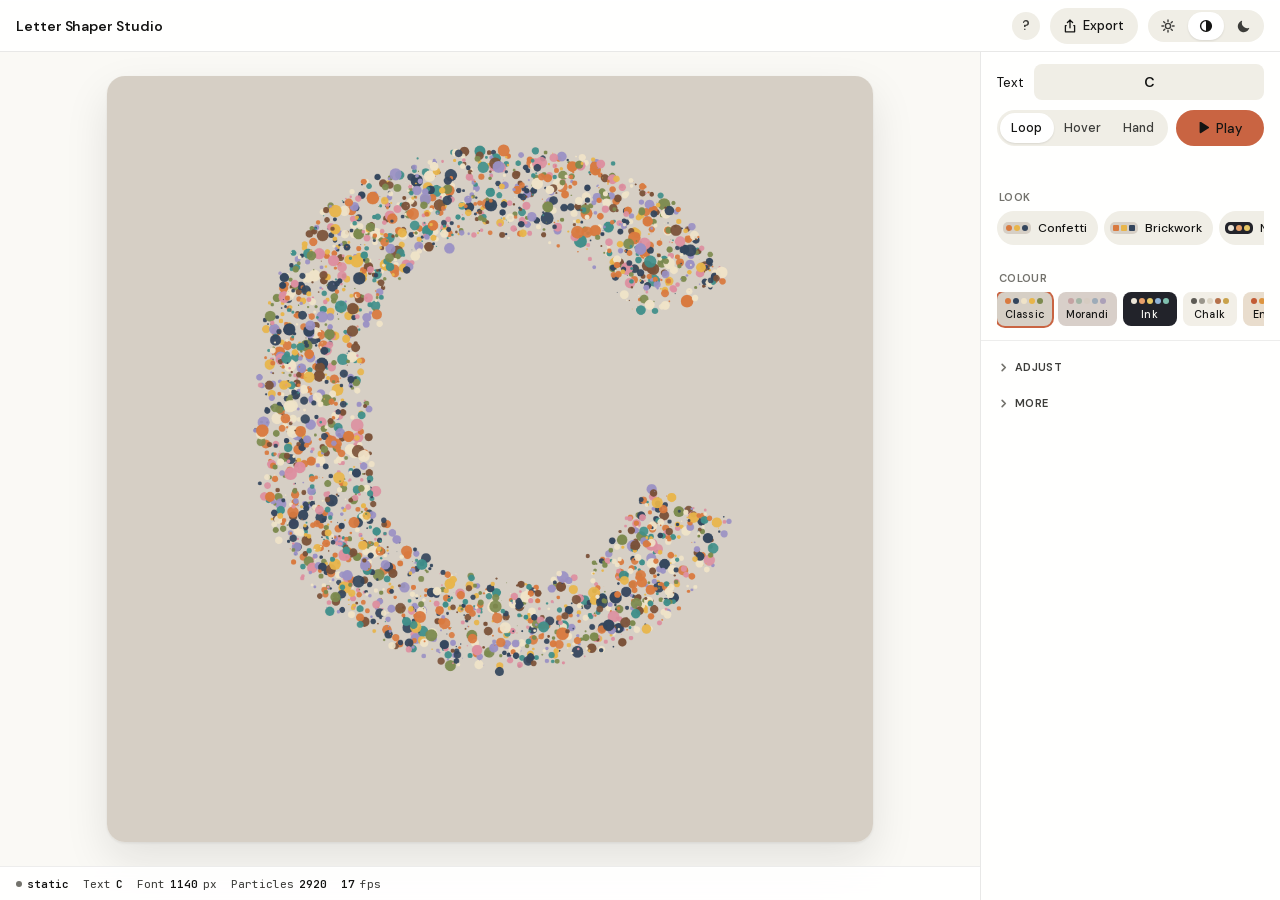
==== commit 9fece9f8: "Rebuild the flow: pick a design, not 73 parameters Four problems, only one of them cosmetic.  TRACKI" ====
--- a/index.html
+++ b/index.html
@@ -773,6 +773,47 @@
     .modal{width:100%;max-width:none;height:min(94dvh,100%);}
     .kbd-pop{right:10px;}
   }
+
+  /* ---------- the two galleries: pick a design, not a parameter ---------- */
+  .pick{margin-top:14px;}
+  .pick-head{
+    font-size:11px;font-weight:600;letter-spacing:.03em;text-transform:uppercase;
+    color:var(--text-3);margin:0 2px 7px;
+  }
+  .look-chip{
+    display:flex;align-items:center;gap:7px;
+    padding:5px 11px 5px 6px;min-height:34px;
+  }
+  .look-chip.active{
+    background:var(--panel-bg-solid);color:var(--text);
+    box-shadow:var(--shadow-ctrl),0 0 0 1.5px var(--accent);
+  }
+  .look-sw,.theme-strip{
+    display:flex;align-items:center;gap:2px;
+    padding:3px;border-radius:5px;flex:0 0 auto;
+  }
+  .look-sw i,.theme-strip i{
+    display:block;width:6px;height:6px;border-radius:50%;
+  }
+  .theme-row{gap:6px;}
+  .theme-chip{
+    flex:0 0 auto;display:flex;flex-direction:column;align-items:center;gap:4px;
+    padding:6px 8px 5px;border:0;border-radius:var(--r-sm);
+    background:var(--control-bg);
+    transition:transform var(--dur-tap) var(--ease),box-shadow var(--dur-fast) var(--ease);
+  }
+  .theme-chip:hover{transform:translateY(-1px);}
+  .theme-chip.active{box-shadow:0 0 0 2px var(--accent);}
+  .theme-chip .theme-strip{padding:0;}
+  .theme-chip .theme-name{
+    font-size:10.5px;font-weight:500;letter-spacing:.01em;
+  }
+  .sub-head{
+    font-size:11px;font-weight:600;letter-spacing:.03em;text-transform:uppercase;
+    color:var(--text-3);margin:18px 2px 10px;
+  }
+  .sub-head:first-child{margin-top:2px;}
+
   /* ---------- hand mode: canvas call to action ---------- */
   /* A DOM overlay, never drawn into the canvas, so PNG and video
      exports stay clean. It sits where the eye already is: the ask
@@ -874,11 +915,21 @@
     flex:1;min-width:0;font-size:12px;color:var(--text-2);line-height:1.35;
   }
   .cam-note.is-error{color:var(--danger);}
+  /* Watching your own hand used to mean looking away from the work,
+     down into the panel. It floats over the canvas now, only while
+     Hand mode is on, and it is a DOM layer so exports stay clean. */
   .cam-stage{
-    position:relative;width:100%;aspect-ratio:4/3;margin-bottom:14px;
+    position:absolute;top:18px;left:50%;transform:translateX(-50%);
+    width:172px;aspect-ratio:4/3;z-index:4;
     border-radius:var(--r-md);overflow:hidden;
-    background:var(--control-bg);border:1px solid var(--panel-border);
-  }
+    background:var(--panel-bg-solid);border:1px solid var(--panel-border);
+    box-shadow:0 1px 3px rgba(20,20,19,.14),0 10px 26px rgba(20,20,19,.12);
+    opacity:0;pointer-events:none;
+    transition:opacity var(--dur-med) var(--ease);
+  }
+  .cam-stage.live{opacity:1;pointer-events:auto;}
+  .cam-stage[hidden]{display:none !important;}
+  .cam-stage canvas{cursor:crosshair;}
   .cam-stage canvas{display:block;width:100%;height:100%;}
   .cam-empty{
     position:absolute;inset:0;display:grid;place-items:center;
@@ -946,6 +997,11 @@
     <main class="canvas-wrap">
       <div class="canvas-stage">
         <canvas id="c" width="1200" height="1200" aria-label="Particle text preview" role="img"></canvas>
+        <div class="cam-stage" id="camStage">
+          <canvas id="camCanvas" width="320" height="240" title="Click whatever you want tracked"></canvas>
+          <p class="cam-empty" id="camEmpty">Camera off</p>
+          <span class="cam-chip" id="camChip"><span class="dot"></span><b id="camChipLabel">Looking for a hand</b></span>
+        </div>
         <div class="coach" id="coach" hidden aria-hidden="true">
           <div class="coach-step" data-step="push">
             <div class="coach-art"><svg class="coach-hand" width="28" height="28" viewBox="0 0 28 28" fill="none" stroke="currentColor" stroke-width="1.4" stroke-linecap="round" stroke-linejoin="round" aria-hidden="true"><path d="M10 14.5V6.2a1.35 1.35 0 0 1 2.7 0v6.6"/><path d="M12.7 12.8V5a1.35 1.35 0 0 1 2.7 0v7.8"/><path d="M15.4 12.8V6a1.35 1.35 0 0 1 2.7 0v7.4"/><path d="M18.1 13.4V8.4a1.35 1.35 0 0 1 2.7 0v6.9c0 4.3-2.9 7.2-7 7.2-3.8 0-6.5-2.5-6.5-5.9v-4.4"/><path d="M10 14.5 7.7 12a1.35 1.35 0 0 0-2 1.8"/></svg><span class="coach-field"><span class="coach-dot" style="background:#d97a3f;left:28px;top:3px;--dx:6px;--dy:-5px;animation-delay:0ms"></span><span class="coach-dot" style="background:#33455c;left:52px;top:13px;--dx:8px;--dy:2px;animation-delay:140ms"></span><span class="coach-dot" style="background:#3f8f8a;left:30px;top:32px;--dx:5px;--dy:6px;animation-delay:280ms"></span><span class="coach-dot" style="background:#e8b54a;left:58px;top:30px;--dx:7px;--dy:3px;animation-delay:420ms"></span></span></div>
@@ -985,7 +1041,6 @@
       <button type="button" class="sheet-grip" id="sheetGrip" aria-label="Resize panel sheet"><span></span></button>
 
       <div class="panel-pinned">
-        <div class="looks-row" id="looksRow" aria-label="Looks"></div>
         <div class="row" style="margin-bottom:0">
           <label for="letterInput">Text</label>
           <div class="stepper" id="textStepper">
@@ -1016,150 +1071,20 @@
             <p class="hint" style="margin-top:0">Turn the camera on and shape the letter with your hand.</p>
           </div>
         </div>
-        <div class="quick-row">
-          <label for="seedInput">Seed</label>
-          <input class="text-field seed-field" id="seedInput" inputmode="numeric" autocomplete="off" spellcheck="false" value="88172645" aria-label="Random seed, press Enter to apply" title="Seed (Up / Down to step)" />
-          <button class="btn btn-ghost btn-compact" id="reseedBtn" title="New random seed">
-            <svg width="12" height="12" viewBox="0 0 12 12" fill="none" stroke="currentColor" stroke-width="1.4" stroke-linecap="round" stroke-linejoin="round" aria-hidden="true">
-              <path d="M10.8 6a4.8 4.8 0 1 1-1.4-3.4"/>
-              <path d="M10.9 .9v2.2H8.7"/>
-            </svg>
-            Reseed
-          </button>
+
+        <div class="pick">
+          <div class="pick-head"><span>Look</span></div>
+          <div class="looks-row" id="looksRow" aria-label="Looks"></div>
+        </div>
+        <div class="pick">
+          <div class="pick-head"><span>Colour</span></div>
+          <div class="looks-row theme-row" id="themeRow" aria-label="Colour themes"></div>
         </div>
       </div>
 
       <div class="panel-scroll" id="panelScroll">
 
-        <section class="group" style="--i:1" data-group="shape">
-          <button type="button" class="group-head" aria-expanded="true" aria-controls="shapeBody">
-            <svg class="chev" width="9" height="9" viewBox="0 0 10 10" fill="none" stroke="currentColor" stroke-width="1.8" stroke-linecap="round" stroke-linejoin="round" aria-hidden="true"><path d="M3.5 1.5 7 5 3.5 8.5"/></svg>
-            <span>Shape</span>
-          </button>
-          <div class="collapse" id="shapeBody">
-            <div class="collapse-inner">
-              <div class="group-body">
-                <div class="seg" id="shapeSeg" role="group" aria-label="Shape type">
-                  <button type="button" data-shape="circle" class="active">Circle</button>
-                  <button type="button" data-shape="square">Square</button>
-                  <button type="button" data-shape="ascii">ASCII</button>
-                </div>
-                <div style="height:14px"></div>
-                <div class="ctl">
-                  <div class="ctl-head"><label for="minSize">Min size</label><span class="val" id="minSizeVal">1</span></div>
-                  <input type="range" id="minSize" min="0.5" max="20" step="0.5" value="1">
-                </div>
-                <div class="ctl">
-                  <div class="ctl-head"><label for="maxSize">Max size</label><span class="val" id="maxSizeVal">15</span></div>
-                  <input type="range" id="maxSize" min="1" max="30" step="0.5" value="15">
-                </div>
-                <div class="ctl" id="rotRow">
-                  <div class="ctl-head"><label for="rotJitter">Rotation jitter</label><span class="val" id="rotJitterVal">60°</span></div>
-                  <input type="range" id="rotJitter" min="0" max="180" step="5" value="60">
-                </div>
-                <div class="ctl" id="brickRow" hidden>
-                  <div class="ctl-head"><label for="brickBars">Stack density</label><span class="val" id="brickBarsVal">5</span></div>
-                  <input type="range" id="brickBars" min="2" max="10" step="1" value="5">
-                </div>
-              </div>
-            </div>
-          </div>
-        </section>
-
-        <section class="group" style="--i:2" data-group="distribution">
-          <button type="button" class="group-head" aria-expanded="false" aria-controls="distributionBody">
-            <svg class="chev" width="9" height="9" viewBox="0 0 10 10" fill="none" stroke="currentColor" stroke-width="1.8" stroke-linecap="round" stroke-linejoin="round" aria-hidden="true"><path d="M3.5 1.5 7 5 3.5 8.5"/></svg>
-            <span>Distribution</span>
-          </button>
-          <div class="collapse" id="distributionBody">
-            <div class="collapse-inner">
-              <div class="group-body">
-                <div class="ctl">
-                  <div class="ctl-head"><label for="count">Count</label><span class="val" id="countVal">2920</span></div>
-                  <input type="range" id="count" min="300" max="6000" step="20" value="2920">
-                </div>
-                <div class="ctl">
-                  <div class="ctl-head"><label for="edgeFeather">Edge feather</label><span class="val" id="edgeFeatherVal">6</span></div>
-                  <input type="range" id="edgeFeather" min="0" max="20" step="1" value="6">
-                </div>
-                <div class="ctl">
-                  <div class="ctl-head"><label for="minOpacity">Opacity</label><span class="val" id="minOpacityVal">0.90</span></div>
-                  <input type="range" id="minOpacity" min="0.1" max="1" step="0.05" value="0.9">
-                </div>
-              </div>
-            </div>
-          </div>
-        </section>
-
-        <section class="group" style="--i:3" data-group="life">
-          <button type="button" class="group-head" aria-expanded="false" aria-controls="lifeBody">
-            <svg class="chev" width="9" height="9" viewBox="0 0 10 10" fill="none" stroke="currentColor" stroke-width="1.8" stroke-linecap="round" stroke-linejoin="round" aria-hidden="true"><path d="M3.5 1.5 7 5 3.5 8.5"/></svg>
-            <span>Life</span>
-          </button>
-          <div class="collapse" id="lifeBody">
-            <div class="collapse-inner">
-              <div class="group-body">
-                <div class="ctl">
-                  <div class="ctl-head"><label for="trembleAmp">Tremble amount</label><span class="val" id="trembleAmpVal">6.5</span></div>
-                  <input type="range" id="trembleAmp" min="0" max="20" step="0.5" value="6.5">
-                </div>
-                <div class="ctl">
-                  <div class="ctl-head"><label for="trembleSpeed">Tremble speed</label><span class="val" id="trembleSpeedVal">2.0</span></div>
-                  <input type="range" id="trembleSpeed" min="0.2" max="6" step="0.1" value="2">
-                </div>
-                <div class="ctl">
-                  <div class="ctl-head"><label for="breathAmp">Breathing</label><span class="val" id="breathAmpVal">0.36</span></div>
-                  <input type="range" id="breathAmp" min="0" max="1" step="0.02" value="0.36">
-                </div>
-              </div>
-            </div>
-          </div>
-        </section>
-
-        <section class="group" style="--i:4" data-group="motion">
-          <button type="button" class="group-head" aria-expanded="false" aria-controls="motionBody">
-            <svg class="chev" width="9" height="9" viewBox="0 0 10 10" fill="none" stroke="currentColor" stroke-width="1.8" stroke-linecap="round" stroke-linejoin="round" aria-hidden="true"><path d="M3.5 1.5 7 5 3.5 8.5"/></svg>
-            <span>Motion</span>
-          </button>
-          <div class="collapse" id="motionBody">
-            <div class="collapse-inner">
-              <div class="group-body">
-                <div class="collapse" id="seqRow">
-                  <div class="collapse-inner">
-                    <div class="ctl">
-                      <div class="ctl-head"><label for="seqInput">Sequence</label><span class="val">One phrase per line</span></div>
-                      <textarea class="text-field" id="seqInput" rows="3" spellcheck="false" aria-label="Sequence, one phrase per line">A
-B
-C</textarea>
-                    </div>
-                  </div>
-                </div>
-                <div class="collapse" id="holdRow">
-                  <div class="collapse-inner">
-                    <div class="ctl">
-                      <div class="ctl-head"><label for="holdTime">Hold</label><span class="val" id="holdTimeVal">1.8s</span></div>
-                      <input type="range" id="holdTime" min="0.2" max="5" step="0.1" value="1.8">
-                    </div>
-                  </div>
-                </div>
-                <div class="ctl">
-                  <div class="ctl-head"><label for="scatterTime">Scatter</label><span class="val" id="scatterTimeVal">1.1s</span></div>
-                  <input type="range" id="scatterTime" min="0.2" max="3" step="0.1" value="1.1">
-                </div>
-                <div class="ctl">
-                  <div class="ctl-head"><label for="reformTime">Reform</label><span class="val" id="reformTimeVal">1.1s</span></div>
-                  <input type="range" id="reformTime" min="0.2" max="3" step="0.1" value="1.1">
-                </div>
-                <div class="ctl">
-                  <div class="ctl-head"><label for="scatterRange">Spread</label><span class="val" id="scatterRangeVal">0.27</span></div>
-                  <input type="range" id="scatterRange" min="0" max="0.8" step="0.01" value="0.27">
-                </div>
-              </div>
-            </div>
-          </div>
-        </section>
-
-        <section class="group" style="--i:5" data-group="hand" id="handGroup" hidden>
+        <section class="group" style="--i:1" data-group="hand" id="handGroup" hidden>
           <button type="button" class="group-head" aria-expanded="true" aria-controls="handBody">
             <svg class="chev" width="9" height="9" viewBox="0 0 10 10" fill="none" stroke="currentColor" stroke-width="1.8" stroke-linecap="round" stroke-linejoin="round" aria-hidden="true"><path d="M3.5 1.5 7 5 3.5 8.5"/></svg>
             <span>Hand</span>
@@ -1177,68 +1102,147 @@
                   </button>
                   <span class="cam-note" id="camNote" role="status">Video stays in this browser tab.</span>
                 </div>
-                <div class="cam-stage" id="camStage">
-                  <canvas id="camCanvas" width="320" height="240" aria-hidden="true"></canvas>
-                  <p class="cam-empty" id="camEmpty">Camera off</p>
-                  <span class="cam-chip" id="camChip"><span class="dot"></span><b id="camChipLabel">Looking for a hand</b></span>
+                <div class="seg seg-small" id="handEffectSeg" role="group" aria-label="Hand effect">
+                  <button type="button" data-effect="scatter" class="active">Scatter</button>
+                  <button type="button" data-effect="reveal">Reveal</button>
+                  <button type="button" data-effect="magnet">Magnet</button>
                 </div>
-                <div class="ctl">
-                  <div class="ctl-head"><label for="handReach">Reach</label><span class="val" id="handReachVal">0.30</span></div>
-                  <input type="range" id="handReach" min="0.08" max="0.7" step="0.01" value="0.3">
+                <p class="hint" id="effectHint">An open palm blows the letter apart and it stays apart; a fist gathers it back.</p>
+                <div class="ctl" style="margin-top:12px">
+                  <div class="ctl-head"><label for="handStrength">Strength</label><span class="val" id="handStrengthVal">0.50</span></div>
+                  <input type="range" id="handStrength" min="0" max="1" step="0.02" value="0.5">
                 </div>
-                <div class="ctl">
-                  <div class="ctl-head"><label for="handForce">Force</label><span class="val" id="handForceVal">1.00</span></div>
-                  <input type="range" id="handForce" min="0.1" max="2.5" step="0.05" value="1">
-                </div>
-                <div class="ctl">
-                  <div class="ctl-head"><label for="handReturn">Return</label><span class="val" id="handReturnVal">1.00</span></div>
-                  <input type="range" id="handReturn" min="0.2" max="3" step="0.05" value="1">
-                </div>
-                <div class="ctl">
-                  <div class="ctl-head"><label for="handGrip">Fist sensitivity</label><span class="val" id="handGripVal">0.50</span></div>
-                  <input type="range" id="handGrip" min="0" max="1" step="0.02" value="0.5">
-                </div>
-                <div class="quick-row">
-                  <label>Ring</label>
-                  <div class="seg seg-small" id="handRingSeg" role="group" aria-label="Hand ring overlay">
-                    <button type="button" data-ring="on">Show</button>
-                    <button type="button" data-ring="off" class="active">Hide</button>
-                  </div>
-                </div>
-                <p class="hint">Detection is skin tone plus movement, computed here on a 160 x 120 copy of the frame. Nothing is uploaded and no frame is stored. Bright, even light and a plain background read best; wave to be picked up again after holding still.</p>
+                <p class="hint">Detection is skin tone plus movement, on a 160 x 120 copy of the frame. Nothing is uploaded and no frame is stored. If it picks the wrong thing, click it in the preview.</p>
               </div>
             </div>
           </div>
         </section>
 
-        <section class="group" style="--i:5" data-group="colors">
-          <button type="button" class="group-head" aria-expanded="false" aria-controls="colorsBody">
+        <section class="group" style="--i:2" data-group="adjust">
+          <button type="button" class="group-head" aria-expanded="false" aria-controls="adjustBody">
             <svg class="chev" width="9" height="9" viewBox="0 0 10 10" fill="none" stroke="currentColor" stroke-width="1.8" stroke-linecap="round" stroke-linejoin="round" aria-hidden="true"><path d="M3.5 1.5 7 5 3.5 8.5"/></svg>
-            <span>Colors</span>
+            <span>Adjust</span>
           </button>
-          <div class="collapse" id="colorsBody">
+          <div class="collapse" id="adjustBody">
             <div class="collapse-inner">
               <div class="group-body">
-                <div class="seg seg-small" id="paletteSeg" role="group" aria-label="Palette preset">
-                  <button type="button" data-palette="classic" class="active">Classic</button>
-                  <button type="button" data-palette="morandi">Morandi</button>
+                <div class="seg" id="shapeSeg" role="group" aria-label="Shape type">
+                  <button type="button" data-shape="circle" class="active">Circle</button>
+                  <button type="button" data-shape="square">Square</button>
+                  <button type="button" data-shape="ascii">ASCII</button>
                 </div>
-                <div class="swatches" id="swatches" style="margin-top:12px"></div>
-                <p class="hint">Click a dot to edit its color and weight. The corner x removes it.</p>
+                <div style="height:14px"></div>
+                <div class="ctl" id="rotRow">
+                  <div class="ctl-head"><label for="rotJitter">Rotation</label><span class="val" id="rotJitterVal">60°</span></div>
+                  <input type="range" id="rotJitter" min="0" max="180" step="5" value="60">
+                </div>
+                <div class="ctl" id="brickRow" hidden>
+                  <div class="ctl-head"><label for="brickBars">Stack density</label><span class="val" id="brickBarsVal">5</span></div>
+                  <input type="range" id="brickBars" min="2" max="10" step="1" value="5">
+                </div>
+                <div class="ctl">
+                  <div class="ctl-head"><label for="density">Density</label><span class="val" id="densityVal">2920</span></div>
+                  <input type="range" id="density" min="0" max="1" step="0.01" value="0.46">
+                </div>
+                <div class="ctl">
+                  <div class="ctl-head"><label for="grain">Grain</label><span class="val" id="grainVal">15</span></div>
+                  <input type="range" id="grain" min="0" max="1" step="0.01" value="0.5">
+                </div>
+                <div class="ctl">
+                  <div class="ctl-head"><label for="liveliness">Liveliness</label><span class="val" id="livelinessVal">0.46</span></div>
+                  <input type="range" id="liveliness" min="0" max="1" step="0.01" value="0.46">
+                </div>
+                <div class="ctl collapse" id="tempoRow">
+                  <div class="ctl-head"><label for="tempo">Tempo</label><span class="val" id="tempoVal">1.8s</span></div>
+                  <input type="range" id="tempo" min="0" max="1" step="0.01" value="0.33">
+                </div>
+                <div class="ctl collapse" id="spreadRow">
+                  <div class="ctl-head"><label for="scatterRange">Spread</label><span class="val" id="scatterRangeVal">0.27</span></div>
+                  <input type="range" id="scatterRange" min="0" max="0.8" step="0.01" value="0.27">
+                </div>
               </div>
             </div>
           </div>
         </section>
 
-        <section class="group" style="--i:5" data-group="background">
-          <button type="button" class="group-head" aria-expanded="false" aria-controls="backgroundBody">
+        <section class="group" style="--i:3" data-group="more">
+          <button type="button" class="group-head" aria-expanded="false" aria-controls="moreBody">
             <svg class="chev" width="9" height="9" viewBox="0 0 10 10" fill="none" stroke="currentColor" stroke-width="1.8" stroke-linecap="round" stroke-linejoin="round" aria-hidden="true"><path d="M3.5 1.5 7 5 3.5 8.5"/></svg>
-            <span>Background</span>
+            <span>More</span>
           </button>
-          <div class="collapse" id="backgroundBody">
+          <div class="collapse" id="moreBody">
             <div class="collapse-inner">
               <div class="group-body">
-                <div class="swatches" id="bgSwatches"></div>
+                <div class="quick-row" style="margin-bottom:14px">
+                  <label for="seedInput">Seed</label>
+                  <input class="text-field seed-field" id="seedInput" inputmode="numeric" autocomplete="off" spellcheck="false" value="88172645" aria-label="Random seed, press Enter to apply" title="Seed (Up / Down to step)" />
+                  <button class="btn btn-ghost btn-compact" id="reseedBtn" title="New random seed">
+                    <svg width="12" height="12" viewBox="0 0 12 12" fill="none" stroke="currentColor" stroke-width="1.4" stroke-linecap="round" stroke-linejoin="round" aria-hidden="true">
+                      <path d="M10.8 6a4.8 4.8 0 1 1-1.4-3.4"/><path d="M10.9 .9v2.2H8.7"/>
+                    </svg>
+                    Reseed
+                  </button>
+                </div>
+                <div class="collapse" id="seqRow">
+                  <div class="collapse-inner">
+                    <div class="ctl">
+                      <div class="ctl-head"><label for="seqInput">Sequence</label><span class="val">One phrase per line</span></div>
+                      <textarea class="text-field" id="seqInput" rows="3" spellcheck="false" aria-label="Sequence, one phrase per line">A
+B
+C</textarea>
+                    </div>
+                  </div>
+                </div>
+                <div class="sub-head">Particles</div>
+                <div class="ctl">
+                  <div class="ctl-head"><label for="minSize">Min size</label><span class="val" id="minSizeVal">1</span></div>
+                  <input type="range" id="minSize" min="0.5" max="20" step="0.5" value="1">
+                </div>
+                <div class="ctl">
+                  <div class="ctl-head"><label for="maxSize">Max size</label><span class="val" id="maxSizeVal">15</span></div>
+                  <input type="range" id="maxSize" min="1" max="30" step="0.5" value="15">
+                </div>
+                <div class="ctl">
+                  <div class="ctl-head"><label for="edgeFeather">Edge feather</label><span class="val" id="edgeFeatherVal">6</span></div>
+                  <input type="range" id="edgeFeather" min="0" max="20" step="1" value="6">
+                </div>
+                <div class="ctl">
+                  <div class="ctl-head"><label for="minOpacity">Opacity</label><span class="val" id="minOpacityVal">0.90</span></div>
+                  <input type="range" id="minOpacity" min="0.1" max="1" step="0.05" value="0.9">
+                </div>
+                <div class="sub-head">Motion</div>
+                <div class="ctl">
+                  <div class="ctl-head"><label for="trembleAmp">Tremble amount</label><span class="val" id="trembleAmpVal">6.5</span></div>
+                  <input type="range" id="trembleAmp" min="0" max="20" step="0.5" value="6.5">
+                </div>
+                <div class="ctl">
+                  <div class="ctl-head"><label for="trembleSpeed">Tremble speed</label><span class="val" id="trembleSpeedVal">2.0</span></div>
+                  <input type="range" id="trembleSpeed" min="0.2" max="6" step="0.1" value="2">
+                </div>
+                <div class="ctl">
+                  <div class="ctl-head"><label for="breathAmp">Breathing</label><span class="val" id="breathAmpVal">0.36</span></div>
+                  <input type="range" id="breathAmp" min="0" max="1" step="0.02" value="0.36">
+                </div>
+                <div class="collapse" id="loopTimesRow">
+                  <div class="collapse-inner">
+                    <div class="ctl">
+                      <div class="ctl-head"><label for="holdTime">Hold</label><span class="val" id="holdTimeVal">1.8s</span></div>
+                      <input type="range" id="holdTime" min="0.2" max="5" step="0.1" value="1.8">
+                    </div>
+                    <div class="ctl">
+                      <div class="ctl-head"><label for="scatterTime">Scatter</label><span class="val" id="scatterTimeVal">1.1s</span></div>
+                      <input type="range" id="scatterTime" min="0.2" max="3" step="0.1" value="1.1">
+                    </div>
+                    <div class="ctl">
+                      <div class="ctl-head"><label for="reformTime">Reform</label><span class="val" id="reformTimeVal">1.1s</span></div>
+                      <input type="range" id="reformTime" min="0.2" max="3" step="0.1" value="1.1">
+                    </div>
+                  </div>
+                </div>
+                <div class="sub-head">Colours in this theme</div>
+                <div class="swatches" id="swatches"></div>
+                <p class="hint">Click a dot to change that colour or how often it appears. Picking a theme above replaces the whole set.</p>
+                <div class="sub-head">Background</div>
                 <div class="color-input-wrap">
                   <input type="color" id="bgColor" value="#d6cfc5" aria-label="Background color" />
                   <span class="hexlabel" id="bgColorVal">#D6CFC5</span>
@@ -1442,7 +1446,7 @@
           trembleFreq: trembleFreq, tremblePhase: tremblePhase, breathPhase: breathPhase,
           glyph: glyph, bricks: bricks,
           floatU: r(), floatV: r(),
-          ox: 0, oy: 0, ovx: 0, ovy: 0,
+          ox: 0, oy: 0, ovx: 0, ovy: 0, hold: 0,
           baseX: W/2, baseY: H/2, fromX: 0, fromY: 0,
           toX: W/2, toY: H/2, scatterX: 0, scatterY: 0
         });
@@ -1475,10 +1479,11 @@
     function fx(p){ var rg = cfg.scatterRange; return (-rg + p.floatU*(1+2*rg)) * W; }
     function fy(p){ var rg = cfg.scatterRange; return (-rg + p.floatV*(1+2*rg)) * H; }
 
+    var reveal = handMode && cfg.handEffect === "reveal";
     assignTargets(current);
     for(i0=0;i0<shapes.length;i0++){
       p0 = shapes[i0];
-      if(hover){ p0.baseX = fx(p0); p0.baseY = fy(p0); }
+      if(hover || reveal){ p0.baseX = fx(p0); p0.baseY = fy(p0); }
       else { p0.baseX = p0.toX; p0.baseY = p0.toY; }
     }
 
@@ -1560,14 +1565,29 @@
     function update(dt){
       var i, p, e;
       if(handMode){
-        /* Every particle is a damped spring anchored to its glyph
-           position. An open palm adds an outward impulse, a fist adds
-           an inward one plus the hand's own velocity, so a closed hand
-           carries the cloud with it and opening releases it. */
+        /* Every particle is a damped spring anchored to its home. What
+           makes the gesture legible is p.hold: a latch that suspends
+           that spring where the hand has acted. Without it the spring
+           pulls a particle back the instant it is pushed, so a sweeping
+           palm opens a dent that closes as fast as it opens -- the
+           letter never actually comes apart.
+             scatter  home = the glyph. An open palm pushes particles
+                      out and raises hold, so they stay out; when the
+                      hand leaves, hold decays over reformTime and the
+                      letter falls back together.
+             reveal   home = the float field, and the glyph is what the
+                      hand uncovers: hold pulls a particle onto its
+                      glyph target and relaxes back afterwards.
+             magnet   the direct force field, no latch. */
+        var effect = cfg.handEffect || "scatter";
+        var isReveal = effect === "reveal", isMagnet = effect === "magnet";
         var reach = (cfg.handReach > 0 ? cfg.handReach : 0.3) * W;
         var force = cfg.handForce == null ? 1 : cfg.handForce;
         var ret = cfg.handReturn > 0 ? cfg.handReturn : 1;
         var K = 24 * ret, DAMP = 6.2 * Math.sqrt(ret);
+        /* hold only bleeds away once the hand is out of frame -- while
+           it is present the letter stays where the hand left it */
+        var relax = hand.active ? 1 : Math.pow(0.02, dt / Math.max(0.2, cfg.reformTime || 1.1));
         if(hand.active){
           var f = 1 - Math.pow(0.0012, dt);
           var nx = hand.sx + (hand.x - hand.sx) * f;
@@ -1579,19 +1599,26 @@
         var open = hand.open, grip = 1 - open;
         var pushA = 3400 * force * open;
         var gripK = 52 * force * grip;
-        var gripD = 9 * grip, carry = 2.4 * grip;
+        var gripD = 9 * grip, carry = 4.2 * grip;
         var hx = hand.sx, hy = hand.sy, r2 = reach * reach;
-        var ax, ay, dx, dy, d, d2, fall;
+        var ax, ay, dx, dy, d, d2, fall, k, tox, toy;
         for(i=0;i<shapes.length;i++){
           p = shapes[i];
-          ax = -K * p.ox - DAMP * p.ovx;
-          ay = -K * p.oy - DAMP * p.ovy;
+          fall = 0;
           if(hand.active){
             dx = p.baseX + p.ox - hx; dy = p.baseY + p.oy - hy;
             d2 = dx*dx + dy*dy;
             if(d2 < r2){
               d = Math.sqrt(d2); if(d < 1) d = 1;
               fall = 1 - d/reach; fall *= fall;
+            }
+          }
+
+          if(isMagnet){
+            /* the plain force field: no latch, springs straight home */
+            ax = -K * p.ox - DAMP * p.ovx;
+            ay = -K * p.oy - DAMP * p.ovy;
+            if(fall > 0){
               if(pushA){
                 e = pushA * fall / d;
                 ax += dx * e; ay += dy * e;
@@ -1601,6 +1628,35 @@
                 ax -= dx * e + p.ovx * gripD * fall - hand.vx * carry * fall;
                 ay -= dy * e + p.ovy * gripD * fall - hand.vy * carry * fall;
               }
+            }
+          } else {
+            /* Scatter and Reveal are the same mechanism pointing
+               opposite ways. Each particle has a home and an away:
+               scatter homes on the glyph and flees to the float field,
+               reveal floats and is drawn onto the glyph. hold is how
+               far along that journey the hand has pushed it, which is
+               why the letter genuinely comes apart instead of denting. */
+            if(fall > 0){
+              e = isReveal ? fall * (0.4 + open) * 7 : fall * open * 11;
+              p.hold += (1 - p.hold) * Math.min(1, e * dt);
+              /* in scatter a fist takes territory back */
+              if(!isReveal && grip > 0.5) p.hold *= Math.pow(0.04, dt);
+            }
+            p.hold *= relax;
+            tox = ((isReveal ? p.toX : fx(p)) - p.baseX) * p.hold;
+            toy = ((isReveal ? p.toY : fy(p)) - p.baseY) * p.hold;
+            ax = K * (tox - p.ox) - DAMP * p.ovx;
+            ay = K * (toy - p.oy) - DAMP * p.ovy;
+            /* the palm still gives a kinetic shove on top, so the
+               motion reads as being pushed rather than dissolving */
+            if(fall > 0 && !isReveal && pushA){
+              e = pushA * 0.45 * fall / d;
+              ax += dx * e; ay += dy * e;
+            }
+            if(fall > 0 && gripK){
+              e = gripK * fall;
+              ax -= dx * e - hand.vx * carry * fall;
+              ay -= dy * e - hand.vy * carry * fall;
             }
           }
           p.ovx += ax * dt; p.ovy += ay * dt;
@@ -1818,8 +1874,8 @@
         assignTargets(current);
         for(var i=0;i<shapes.length;i++){
           var p = shapes[i];
-          p.ox = p.oy = p.ovx = p.ovy = 0;
-          if(hover){ p.baseX = fx(p); p.baseY = fy(p); }
+          p.ox = p.oy = p.ovx = p.ovy = p.hold = 0;
+          if(hover || reveal){ p.baseX = fx(p); p.baseY = fy(p); }
           else { p.baseX = p.toX; p.baseY = p.toY; }
         }
       }
@@ -1871,12 +1927,15 @@
     var skin = new Uint8Array(N), mask = new Uint8Array(N);
     var act = new Float32Array(N);
     var labels = new Int32Array(N), stack = new Int32Array(N);
+    var holeBuf = new Uint8Array(1), holeStack = new Int32Array(N);
     var radHist = new Float64Array(36);
 
     var stream = null, raf = null, running = false, hasPrev = false;
     var lastMs = 0, seenAt = 0, clock = 0;
     var sx = 0.5, sy = 0.5, sOpen = 1, sRad = 0.12;
     var tracked = false, gripped = false;
+    var stale = 0;              /* frames the lock has sat still */
+    var forceX = -1, forceY = -1;   /* a blob the user pointed at */
     var result = { active:false, x:0.5, y:0.5, open:1, grab:false, radius:0.12,
                    spread:0, area:0 };
 
@@ -1965,21 +2024,91 @@
       return comps;
     }
 
-    /* a blob is a hand candidate when it moves; one already being
-       tracked only has to stay roughly where it was */
+    /* Choosing the hand over the face.
+       The old scoring was area * (0.4 + motion), which a face wins on
+       size alone -- it is normally the largest skin blob in frame and
+       the 0.4 floor meant sitting still cost it almost nothing.
+       What replaces it:
+         - the hole test above, which is the cue that actually names a
+           face. Measured on a synthetic head: 0.044 of a face's area
+           is enclosed non-skin, against 0.000 for a hand.
+         - sqrt(area), so a big blob cannot brute-force a small one.
+         - a sticky lock that goes stale if the held blob stops
+           moving, letting a waving hand take over from a still face.
+       Interior gradient was tried here too and dropped: it measured
+       15.3 on the face and 17.8 on the hand, because finger edges beat
+       facial features. It would only have penalised real hands. */
     function pick(comps){
-      var best = null, bestScore = 0, i, c, near, need, score;
+      var best = null, bestScore = 0, i, c, near, score;
+      /* an explicit tap in the preview outranks every heuristic */
+      if(forceX >= 0){
+        for(i=0;i<comps.length;i++){
+          c = comps[i];
+          if(forceX >= c.minX-2 && forceX <= c.maxX+2 &&
+             forceY >= c.minY-2 && forceY <= c.maxY+2 &&
+             labels[Math.round(forceY)*DW + Math.round(forceX)] === c.lab){
+            forceX = forceY = -1;
+            return c;
+          }
+        }
+        forceX = forceY = -1;
+      }
       for(i=0;i<comps.length;i++){
         c = comps[i];
+        if(c.holes === undefined) c.holes = holeFrac(c);
+        if(c.holes > 0.012) continue;             /* eyes and a mouth punch holes; a hand has none */
         near = tracked &&
                Math.abs(c.cx/DW - sx) < 0.24 &&
                Math.abs(c.cy/DH - sy) < 0.28;
-        need = near ? 0.05 : 0.22;
-        if(c.act < need) continue;
-        score = c.area * (0.4 + c.act) * (near ? 1.7 : 1);
+        if(c.act < (near ? 0.04 : 0.20)) continue;
+        score = Math.sqrt(c.area) * (0.3 + c.act) * (near ? 2 : 1);
         if(score > bestScore){ bestScore = score; best = c; }
       }
       return best;
+    }
+
+    /* The decisive face cue. Eyes, nostrils and a mouth are not skin,
+       so they punch holes clean through the middle of a face blob. A
+       hand has none: the gaps between fingers open to the outside and
+       are not enclosed. Flood the blob's bounding box inward from its
+       border over everything that is not this blob; whatever is never
+       reached is a hole. */
+    function holeFrac(c){
+      var x0 = c.minX - 1, y0 = c.minY - 1;
+      var w = c.maxX - c.minX + 3, h = c.maxY - c.minY + 3;
+      var n = w * h, i, x, y, q, qx, qy, sp = 0;
+      if(holeBuf.length < n) holeBuf = new Uint8Array(n);
+      else holeBuf.fill(0, 0, n);
+      function outside(lx, ly){
+        return lx < 0 || ly < 0 || lx >= w || ly >= h;
+      }
+      function isBlob(lx, ly){
+        var gx = x0 + lx, gy = y0 + ly;
+        if(gx < 0 || gy < 0 || gx >= DW || gy >= DH) return false;
+        return labels[gy * DW + gx] === c.lab;
+      }
+      for(x=0;x<w;x++){
+        for(y=0;y<h;y+= (x === 0 || x === w-1) ? 1 : (h-1 || 1)){
+          i = y * w + x;
+          if(!holeBuf[i] && !isBlob(x, y)){ holeBuf[i] = 1; holeStack[sp++] = i; }
+          if(h === 1) break;
+        }
+      }
+      while(sp){
+        q = holeStack[--sp];
+        qx = q % w; qy = (q - qx) / w;
+        if(qx > 0   && !holeBuf[q-1] && !isBlob(qx-1, qy)){ holeBuf[q-1] = 1; holeStack[sp++] = q-1; }
+        if(qx < w-1 && !holeBuf[q+1] && !isBlob(qx+1, qy)){ holeBuf[q+1] = 1; holeStack[sp++] = q+1; }
+        if(qy > 0   && !holeBuf[q-w] && !isBlob(qx, qy-1)){ holeBuf[q-w] = 1; holeStack[sp++] = q-w; }
+        if(qy < h-1 && !holeBuf[q+w] && !isBlob(qx, qy+1)){ holeBuf[q+w] = 1; holeStack[sp++] = q+w; }
+      }
+      var holes = 0;
+      for(i=0;i<n;i++){
+        if(holeBuf[i]) continue;
+        x = i % w; y = (i - x) / w;
+        if(!isBlob(x, y)) holes++;
+      }
+      return holes / c.area;
     }
 
     /* r92 / r50 of the blob's radial profile: scale free, so it does
@@ -2010,22 +2139,18 @@
       return r50 > 0.5 ? r92 / r50 : 1.35;
     }
 
-    function paintOverlay(best){
-      var px = ovData.data, i, j, on;
-      for(i=0;i<N;i++){
-        j = i*4;
-        on = best && labels[i] === best.lab;
-        if(on){ px[j] = 44; px[j+1] = 132; px[j+2] = 219; px[j+3] = 150; }
-        else if(mask[i]){ px[j] = 255; px[j+1] = 255; px[j+2] = 255; px[j+3] = 40; }
-        else { px[j+3] = 0; }
-      }
-      octx.putImageData(ovData, 0, 0);
+    /* The overlay used to flood the winning blob with blue, which is
+       how a tinted face ended up on screen. Nothing is painted over
+       the person any more -- the tracked hand gets a ring in
+       drawPreview() and that is the whole marker. */
+    function paintOverlay(){
+      octx.clearRect(0, 0, DW, DH);
     }
 
     function detect(dt){
       segment(dt);
       var best = pick(components());
-      paintOverlay(best);
+      paintOverlay();
       if(best){
         var ratio = spread(best);
         result.spread = ratio;
@@ -2044,11 +2169,13 @@
         sRad += (Math.sqrt(best.area/Math.PI)/DW - sRad) * 0.2;
         if(!gripped && sOpen < 0.35) gripped = true;
         else if(gripped && sOpen > 0.6) gripped = false;
-        tracked = true;
-        seenAt = clock;
+        stale = best.act < 0.08 ? stale + 1 : 0;
+        if(stale > 90){ stale = 0; tracked = false; gripped = false; }
+        else { tracked = true; seenAt = clock; }
       } else if(tracked && clock - seenAt > LOST_GRACE){
         tracked = false;
         gripped = false;
+        stale = 0;
       }
       result.active = tracked;
       result.x = sx; result.y = sy; result.radius = sRad;
@@ -2120,18 +2247,29 @@
         ctx2.drawImage(video, rect.x, rect.y, rect.w, rect.h, 0, 0, w, h);
         ctx2.restore();
       }
-      ctx2.globalAlpha = 0.85;
-      ctx2.drawImage(overlay, 0, 0, w, h);
-      ctx2.globalAlpha = 1;
       if(result.active){
+        /* one ring on the hand, nothing painted over the person */
         var cx = result.x * w, cy = result.y * h;
-        var rr = Math.max(10, result.radius * w * (result.grab ? 1.1 : 1.7));
-        ctx2.lineWidth = 2;
-        ctx2.strokeStyle = result.grab ? "rgba(255,255,255,.95)" : "rgba(44,132,219,.95)";
+        var rr = Math.max(11, result.radius * w * (result.grab ? 1.15 : 1.75));
+        ctx2.lineWidth = 2.5;
+        ctx2.strokeStyle = "rgba(255,255,255,.92)";
         ctx2.beginPath();
         ctx2.arc(cx, cy, rr, 0, Math.PI*2);
         ctx2.stroke();
-      }
+        ctx2.lineWidth = 1;
+        ctx2.strokeStyle = "rgba(20,20,19,.5)";
+        ctx2.beginPath();
+        ctx2.arc(cx, cy, rr + 1.6, 0, Math.PI*2);
+        ctx2.stroke();
+      }
+    }
+
+    /* manual override: normalised coords from a tap on the preview */
+    function pickAt(nx, ny){
+      forceX = clamp01(nx) * DW;
+      forceY = clamp01(ny) * DH;
+      tracked = false;
+      stale = 0;
     }
 
     return {
@@ -2140,6 +2278,7 @@
       video: video,
       result: result,
       drawPreview: drawPreview,
+      pickAt: pickAt,
       isRunning: function(){ return running; }
     };
   }
@@ -2148,8 +2287,14 @@
   /* ============================================================
      Palettes, background presets, looks
   ============================================================ */
-  var PALETTES = {
-    classic: [
+  /* A theme is a palette AND the ground it was designed against.
+     They used to be independent, which is why a dark background left
+     the navy and brown unreadable and why nothing adapted when you
+     switched Looks. Choosing them as a pair is the whole fix.
+     Classic keeps its exact nine weighted colours and #d6cfc5 -- it is
+     the tool's signature and PRODUCT.md protects it. */
+  var THEMES = [
+    { id:"classic", name:"Classic", background:"#d6cfc5", colors:[
       { name:"orange",   hex:"#d97a3f", w:3 },
       { name:"yellow",   hex:"#e8b54a", w:2 },
       { name:"navy",     hex:"#33455c", w:3 },
@@ -2159,8 +2304,8 @@
       { name:"brown",    hex:"#7a5138", w:2 },
       { name:"cream",    hex:"#efe3c8", w:3 },
       { name:"teal",     hex:"#3f8f8a", w:2 }
-    ],
-    morandi: [
+    ]},
+    { id:"morandi", name:"Morandi", background:"#d8cfc9", colors:[
       { name:"rose",   hex:"#c5a3a3", w:3 },
       { name:"sage",   hex:"#a3b5a6", w:3 },
       { name:"slate",  hex:"#9dabb8", w:2 },
@@ -2170,36 +2315,107 @@
       { name:"moss",   hex:"#9ca88f", w:2 },
       { name:"greige", hex:"#b8afa6", w:2 },
       { name:"dusk",   hex:"#b98e8e", w:2 }
-    ]
-  };
-
-  var BG_PRESETS = ["#d6cfc5","#f4f1ec","#ccd2d6","#cfd4cb","#d8cfc9","#2a2a2c"];
+    ]},
+    /* the dark ground needs its own, lighter set -- this is the pairing
+       that was missing when Numerals put the old palette on #2a2a2c */
+    { id:"ink", name:"Ink", background:"#22232a", colors:[
+      { name:"chalk",   hex:"#ece5d8", w:3 },
+      { name:"apricot", hex:"#e8a06a", w:3 },
+      { name:"lemon",   hex:"#e6c766", w:2 },
+      { name:"sky",     hex:"#8fb4d9", w:2 },
+      { name:"mint",    hex:"#7fbfae", w:2 },
+      { name:"blush",   hex:"#e096a4", w:2 },
+      { name:"lilac",   hex:"#a99ad6", w:2 },
+      { name:"sand",    hex:"#c9b391", w:2 },
+      { name:"sea",     hex:"#5f9ea3", w:2 }
+    ]},
+    { id:"chalk", name:"Chalk", background:"#f2efe7", colors:[
+      { name:"graphite", hex:"#5c5a54", w:3 },
+      { name:"stone",    hex:"#9a968c", w:3 },
+      { name:"rust",     hex:"#b5714b", w:2 },
+      { name:"ochre",    hex:"#c9a24b", w:2 },
+      { name:"pine",     hex:"#5c7a63", w:2 },
+      { name:"denim",    hex:"#6a7f9c", w:2 },
+      { name:"plum",     hex:"#8d6a80", w:2 },
+      { name:"bone",     hex:"#ded7c7", w:3 },
+      { name:"brick",    hex:"#a35744", w:2 }
+    ]},
+    { id:"ember", name:"Ember", background:"#e9ddcd", colors:[
+      { name:"paprika", hex:"#c25a34", w:3 },
+      { name:"amber",   hex:"#dd9440", w:3 },
+      { name:"honey",   hex:"#e5bd67", w:2 },
+      { name:"cocoa",   hex:"#79492f", w:2 },
+      { name:"clay",    hex:"#b8785c", w:2 },
+      { name:"olive",   hex:"#8a8449", w:2 },
+      { name:"rose",    hex:"#c98a86", w:2 },
+      { name:"linen",   hex:"#f0e3cd", w:3 },
+      { name:"umber",   hex:"#8f5f3c", w:2 }
+    ]},
+    { id:"sea", name:"Sea", background:"#ccd6d8", colors:[
+      { name:"deep",    hex:"#2f5d66", w:3 },
+      { name:"teal",    hex:"#3d8b8b", w:3 },
+      { name:"aqua",    hex:"#7cb3b0", w:2 },
+      { name:"slate",   hex:"#6a8199", w:2 },
+      { name:"sand",    hex:"#d7c9a8", w:2 },
+      { name:"coral",   hex:"#d98873", w:2 },
+      { name:"moss",    hex:"#7d9a76", w:2 },
+      { name:"shell",   hex:"#eef0e9", w:3 },
+      { name:"indigo",  hex:"#40536f", w:2 }
+    ]},
+    { id:"moss", name:"Moss", background:"#d2d6cb", colors:[
+      { name:"fern",    hex:"#5f7a4e", w:3 },
+      { name:"olive",   hex:"#8a9455", w:3 },
+      { name:"sage",    hex:"#a6b596", w:2 },
+      { name:"bark",    hex:"#6f5942", w:2 },
+      { name:"wheat",   hex:"#d3c391", w:2 },
+      { name:"rust",    hex:"#b06e46", w:2 },
+      { name:"slate",   hex:"#71858c", w:2 },
+      { name:"chalk",   hex:"#eceee5", w:3 },
+      { name:"plum",    hex:"#8a6478", w:2 }
+    ]}
+  ];
+  /* a chip's label sits on that theme's own ground, so its ink has to
+     come from the ground rather than from the page theme */
+  function readableInk(hex){
+    var h = String(hex || "").replace("#","");
+    if(h.length === 3) h = h[0]+h[0]+h[1]+h[1]+h[2]+h[2];
+    var n = parseInt(h, 16);
+    if(h.length !== 6 || isNaN(n)) return "#141413";
+    var lum = (0.299*((n>>16)&255) + 0.587*((n>>8)&255) + 0.114*(n&255)) / 255;
+    return lum > 0.55 ? "#141413" : "#faf9f5";
+  }
+  function themeById(id){
+    for(var i=0;i<THEMES.length;i++) if(THEMES[i].id === id) return THEMES[i];
+    return THEMES[0];
+  }
 
   var LOOKS = [
     { name:"Confetti", s:{ shape:"circle", minSize:0.5, maxSize:6, rotationJitter:60, brickBars:5,
         count:5200, edgeFeather:8, minOpacity:0.85, trembleAmp:5, trembleSpeed:2.2, breathAmp:0.3,
         holdTime:1.8, scatterTime:1.1, reformTime:1.1, scatterRange:0.27,
-        palette:"classic", background:"#d6cfc5" } },
+        theme:"classic" } },
     { name:"Brickwork", s:{ shape:"square", minSize:6, maxSize:16, rotationJitter:60, brickBars:6,
         count:1600, edgeFeather:4, minOpacity:1, trembleAmp:3.5, trembleSpeed:1.4, breathAmp:0.2,
         holdTime:2.2, scatterTime:1.2, reformTime:1.2, scatterRange:0.2,
-        palette:"classic", background:"#f4f1ec" } },
+        theme:"classic" } },
     { name:"Numerals", s:{ shape:"ascii", minSize:2, maxSize:12, rotationJitter:35, brickBars:5,
         count:3400, edgeFeather:6, minOpacity:0.9, trembleAmp:7, trembleSpeed:2.6, breathAmp:0.4,
         holdTime:1.6, scatterTime:1, reformTime:1.1, scatterRange:0.34,
-        palette:"classic", background:"#2a2a2c" } },
+        theme:"ink" } },
     { name:"Morandi mist", s:{ shape:"circle", minSize:2, maxSize:18, rotationJitter:60, brickBars:5,
         count:2200, edgeFeather:12, minOpacity:0.7, trembleAmp:8, trembleSpeed:1.2, breathAmp:0.5,
         holdTime:2, scatterTime:1.4, reformTime:1.4, scatterRange:0.3,
-        palette:"morandi", background:"#d8cfc9" } },
+        theme:"morandi" } },
     { name:"Coarse grain", s:{ shape:"circle", minSize:8, maxSize:22, rotationJitter:60, brickBars:5,
         count:900, edgeFeather:3, minOpacity:1, trembleAmp:4, trembleSpeed:1.8, breathAmp:0.25,
         holdTime:1.8, scatterTime:1.1, reformTime:1.1, scatterRange:0.24,
-        palette:"morandi", background:"#ccd2d6" } }
+        theme:"sea" } }
   ];
 
   var LETTER_CYCLE = "ABCDEFGHIJKLMNOPQRSTUVWXYZ0123456789";
-  var LS_KEY = "lsg.groups.v1";
+  /* v2: the groups were renamed when the panel was restructured, so a
+     stored v1 map would open sections that no longer exist */
+  var LS_KEY = "lsg.groups.v2";
 
   /* ============================================================
      State
@@ -2219,13 +2435,26 @@
     count:2920, edgeFeather:6, minOpacity:0.9,
     trembleAmp:6.5, trembleSpeed:2, breathAmp:0.36,
     holdTime:1.8, scatterTime:1.1, reformTime:1.1, scatterRange:0.27,
-    handReach:0.3, handForce:1, handReturn:1, handGrip:0.5, handRing:false,
+    handEffect:"scatter", handStrength:0.5, handRing:false,
+    /* derived from handStrength; kept in state so the exported cfg is
+       still a complete, tweakable parameter set */
+    handReach:0.37, handForce:1.3, handReturn:1, handGrip:0.5,
     background:"#d6cfc5",
-    colors: clonePalette(PALETTES.classic),
-    palette:"classic",
+    colors: clonePalette(THEMES[0].colors),
+    theme:"classic",
+    look:"",
     seed:88172645,
     paused:true
   };
+
+  /* one slider, three constants: reach and force scale together
+     because "stronger" means both a wider and a harder push */
+  function applyHandStrength(){
+    var t = S.handStrength;
+    S.handReach  = +(0.24 + 0.26 * t).toFixed(3);
+    S.handForce  = +(0.55 + 1.7 * t).toFixed(3);
+    S.handReturn = 1;
+  }
 
   var canvas = document.getElementById("c");
   var engine = null;
@@ -2243,6 +2472,7 @@
       scatterRange:S.scatterRange,
       handReach:S.handReach, handForce:S.handForce,
       handReturn:S.handReturn, handRing:S.handRing,
+      handEffect:S.handEffect,
       background:S.background,
       colors: clonePalette(S.colors),
       seed:S.seed
@@ -2269,6 +2499,7 @@
     liveCfg.handReach = S.handReach;
     liveCfg.handForce = S.handForce;
     liveCfg.handReturn = S.handReturn;
+    liveCfg.handEffect = S.handEffect;
     liveCfg.handRing = S.handRing;
     liveCfg.background = S.background;
     liveCfg.shape = S.shape;
@@ -2289,9 +2520,10 @@
       minOpacity:S.minOpacity, trembleAmp:S.trembleAmp, trembleSpeed:S.trembleSpeed,
       breathAmp:S.breathAmp, holdTime:S.holdTime, scatterTime:S.scatterTime,
       reformTime:S.reformTime, scatterRange:S.scatterRange,
+      handEffect:S.handEffect, handStrength:S.handStrength,
       handReach:S.handReach, handForce:S.handForce, handReturn:S.handReturn,
       handGrip:S.handGrip, handRing:S.handRing,
-      background:S.background, colors:S.colors, palette:S.palette, seed:S.seed
+      background:S.background, colors:S.colors, theme:S.theme, seed:S.seed
     });
   }
   function commit(){
@@ -2419,10 +2651,8 @@
     { id:"scatterTime",  key:"scatterTime",    val:"scatterTimeVal",  structural:false, fmt:function(v){ return v.toFixed(1) + "s"; } },
     { id:"reformTime",   key:"reformTime",     val:"reformTimeVal",   structural:false, fmt:function(v){ return v.toFixed(1) + "s"; } },
     { id:"scatterRange", key:"scatterRange",   val:"scatterRangeVal", structural:false, fmt:function(v){ return v.toFixed(2); } },
-    { id:"handReach",    key:"handReach",      val:"handReachVal",    structural:false, fmt:function(v){ return v.toFixed(2); } },
-    { id:"handForce",    key:"handForce",      val:"handForceVal",    structural:false, fmt:function(v){ return v.toFixed(2); } },
-    { id:"handReturn",   key:"handReturn",     val:"handReturnVal",   structural:false, fmt:function(v){ return v.toFixed(2); } },
-    { id:"handGrip",     key:"handGrip",       val:"handGripVal",     structural:false, fmt:function(v){ return v.toFixed(2); } }
+    { id:"handStrength", key:"handStrength",   val:"handStrengthVal", structural:false, fmt:function(v){ return v.toFixed(2); },
+      after:function(){ applyHandStrength(); } }
   ];
 
   function flashVal(el){
@@ -2436,6 +2666,69 @@
     if(!el) return;
     var v = S[c.key];
     el.textContent = c.fmt ? c.fmt(v) : v;
+  }
+
+  /* One slider, several parameters. Each entry reads a position back
+     out of the raw state (so a Look or a More slider still shows up
+     here correctly) and writes the whole group on the way in. The raw
+     keys are untouched, so the exported cfg stays complete. */
+  var DERIVED = [
+    { id:"density", val:"densityVal", structural:true,
+      read:function(){ return (S.count - 300) / 5700; },
+      write:function(t){ S.count = Math.round(300 + t * 5700); },
+      text:function(){ return S.count; } },
+    { id:"grain", val:"grainVal", structural:true,
+      read:function(){ return (S.maxSize - 5) / 20; },
+      write:function(t){
+        S.maxSize = +(5 + t * 20).toFixed(1);
+        S.minSize = +(0.5 + t * 1.5).toFixed(1);
+      },
+      text:function(){ return S.maxSize; } },
+    { id:"liveliness", val:"livelinessVal", structural:false,
+      read:function(){ return S.trembleAmp / 14; },
+      write:function(t){
+        S.trembleAmp = +(t * 14).toFixed(1);
+        S.trembleSpeed = +(0.6 + t * 2.8).toFixed(1);
+        S.breathAmp = +(t * 0.6).toFixed(2);
+      },
+      text:function(){ return S.trembleAmp.toFixed(1); } },
+    { id:"tempo", val:"tempoVal", structural:false,
+      read:function(){ return (S.holdTime - 0.2) / 4.8; },
+      write:function(t){
+        S.holdTime = +(0.2 + t * 4.8).toFixed(1);
+        S.scatterTime = +(0.4 + t * 1.6).toFixed(1);
+        S.reformTime = +(0.4 + t * 1.6).toFixed(1);
+      },
+      text:function(){ return S.holdTime.toFixed(1) + "s"; } }
+  ];
+  function writeDerivedVal(d){
+    var el = document.getElementById(d.val);
+    if(el) el.textContent = d.text();
+  }
+  function syncDerived(){
+    DERIVED.forEach(function(d){
+      var el = document.getElementById(d.id);
+      if(el) el.value = clamp01n(d.read());
+      writeDerivedVal(d);
+    });
+  }
+  function clamp01n(v){ return v < 0 ? 0 : (v > 1 ? 1 : v); }
+  function initDerived(){
+    DERIVED.forEach(function(d){
+      var el = document.getElementById(d.id);
+      if(!el) return;
+      el.addEventListener("input", function(){
+        d.write(parseFloat(el.value));
+        writeDerivedVal(d);
+        flashVal(document.getElementById(d.val));
+        clearLook();
+        if(!d.structural) pushLive();
+      });
+      el.addEventListener("change", function(){
+        if(d.structural) rebuild();
+        commit();
+      });
+    });
   }
 
   function initSliders(){
@@ -2445,14 +2738,14 @@
       el.addEventListener("input", function(){
         var v = c.int ? parseInt(el.value,10) : parseFloat(el.value);
         S[c.key] = v;
+        if(c.after) c.after();
         writeVal(c);
+        syncDerived();
+        clearLook();
         flashVal(document.getElementById(c.val));
-        if(c.structural){
-          /* structural params only take effect on release, so dragging
-             stays smooth; motion params apply live */
-          if(c.key === "edgeFeather" || c.key === "minOpacity") return;
-          return;
-        }
+        /* structural params only take effect on release, so dragging
+           stays smooth; motion params apply live */
+        if(c.structural) return;
         pushLive();
       });
       el.addEventListener("change", function(){
@@ -2587,53 +2880,74 @@
   });
 
   /* palette presets */
-  var paletteSeg = document.getElementById("paletteSeg");
-  paletteSeg.addEventListener("click", function(e){
-    var btn = e.target.closest("button[data-palette]");
-    if(!btn) return;
-    setSegActive(paletteSeg, btn);
-    S.palette = btn.getAttribute("data-palette");
-    S.colors = clonePalette(PALETTES[S.palette]);
+  var themeRow = document.getElementById("themeRow");
+  function applyTheme(id, record){
+    var th = themeById(id);
+    S.theme = th.id;
+    S.colors = clonePalette(th.colors);
+    S.background = th.background;
     closeSwatchPop();
+    renderThemes();
     renderSwatches();
+    syncBackground();
+    paintCoachDots();
     rebuild();
-    commit();
-  });
-
-  /* background presets */
-  var bgSwatchesEl = document.getElementById("bgSwatches");
+    if(record !== false) commit();
+  }
+  /* the gesture diagram is made of the same material as the canvas,
+     so its dots have to follow the theme rather than sit on the
+     Classic hexes they were authored with */
+  function paintCoachDots(){
+    var cols = S.colors.slice().sort(function(a, c){ return c.w - a.w; });
+    var dots = document.querySelectorAll("#coach .coach-dot");
+    for(var i=0;i<dots.length;i++){
+      dots[i].style.background = cols[i % cols.length].hex;
+    }
+  }
+  function renderThemes(){
+    themeRow.innerHTML = "";
+    THEMES.forEach(function(th){
+      var b = document.createElement("button");
+      b.type = "button";
+      b.className = "theme-chip" + (th.id === S.theme ? " active" : "");
+      b.title = th.name;
+      b.setAttribute("aria-label", "Colour theme " + th.name);
+      b.setAttribute("aria-pressed", th.id === S.theme ? "true" : "false");
+      b.style.background = th.background;
+      var strip = document.createElement("span");
+      strip.className = "theme-strip";
+      /* the five heaviest colours, so the chip previews what you get */
+      th.colors.slice().sort(function(a,c){ return c.w - a.w; }).slice(0,5)
+        .forEach(function(c){
+          var d = document.createElement("i");
+          d.style.background = c.hex;
+          strip.appendChild(d);
+        });
+      b.appendChild(strip);
+      var nm = document.createElement("span");
+      nm.className = "theme-name";
+      nm.style.color = readableInk(th.background);
+      nm.textContent = th.name;
+      b.appendChild(nm);
+      b.addEventListener("click", function(){ applyTheme(th.id); });
+      themeRow.appendChild(b);
+    });
+  }
+
+  /* Background. The preset row is gone: a theme now carries the ground
+     it was designed against, so the two can no longer drift apart. What
+     stays here is the custom picker, for when you want your own. */
   var bgColorEl = document.getElementById("bgColor");
   var bgColorVal = document.getElementById("bgColorVal");
 
-  function renderBgSwatches(){
-    bgSwatchesEl.innerHTML = "";
-    BG_PRESETS.forEach(function(hex){
-      var b = document.createElement("button");
-      b.type = "button";
-      b.className = "bg-swatch";
-      b.style.background = hex;
-      b.setAttribute("aria-label", "Background " + hex);
-      b.title = hex.toUpperCase();
-      if(hex.toLowerCase() === S.background.toLowerCase()) b.classList.add("selected");
-      b.addEventListener("click", function(){
-        S.background = hex;
-        syncBackground();
-        pushLive();
-        commit();
-      });
-      bgSwatchesEl.appendChild(b);
-    });
-  }
   function syncBackground(){
     bgColorEl.value = S.background;
     bgColorVal.textContent = S.background.toUpperCase();
-    Array.prototype.forEach.call(bgSwatchesEl.querySelectorAll(".bg-swatch"), function(b){
-      b.classList.toggle("selected", b.title.toLowerCase() === S.background.toLowerCase());
-    });
   }
   bgColorEl.addEventListener("input", function(){
     S.background = bgColorEl.value;
     syncBackground();
+    clearLook();
     pushLive();
   });
   bgColorEl.addEventListener("change", function(){ commit(); });
@@ -2645,25 +2959,39 @@
   function renderLooks(){
     looksRow.innerHTML = "";
     LOOKS.forEach(function(look){
+      var th = themeById(look.s.theme);
       var chip = document.createElement("button");
       chip.type = "button";
-      chip.className = "look-chip";
-      chip.textContent = look.name;
-      chip.addEventListener("click", function(){
-        applyLook(look);
-        Array.prototype.forEach.call(looksRow.querySelectorAll(".look-chip"), function(c){
-          c.classList.remove("active");
-        });
-        chip.classList.add("active");
+      chip.className = "look-chip" + (look.name === S.look ? " active" : "");
+      chip.setAttribute("aria-pressed", look.name === S.look ? "true" : "false");
+      chip.title = look.name;
+      /* a Look is a whole design, so the chip shows its ground and the
+         shape of its particles rather than only its name */
+      var sw = document.createElement("span");
+      sw.className = "look-sw";
+      sw.style.background = th.background;
+      th.colors.slice(0, 3).forEach(function(c){
+        var d = document.createElement("i");
+        d.style.background = c.hex;
+        if(look.s.shape === "square") d.style.borderRadius = "1px";
+        sw.appendChild(d);
       });
+      chip.appendChild(sw);
+      var nm = document.createElement("span");
+      nm.textContent = look.name;
+      chip.appendChild(nm);
+      chip.addEventListener("click", function(){ applyLook(look); });
       looksRow.appendChild(chip);
     });
   }
+
   function applyLook(look){
+    S.look = look.name;
     Object.keys(look.s).forEach(function(k){
-      if(k === "palette"){
-        S.palette = look.s.palette;
-        S.colors = clonePalette(PALETTES[look.s.palette]);
+      if(k === "theme"){
+        S.theme = look.s.theme;
+        S.colors = clonePalette(themeById(look.s.theme).colors);
+        S.background = themeById(look.s.theme).background;
       } else {
         S[k] = look.s[k];
       }
@@ -2672,6 +3000,12 @@
     syncAllControls();
     rebuild();
     commit();
+  }
+  /* any manual change means the result is no longer that preset */
+  function clearLook(){
+    if(!S.look) return;
+    S.look = "";
+    renderLooks();
   }
 
   /* ============================================================
@@ -2690,7 +3024,9 @@
   var hoverHintWrap = document.getElementById("hoverHintWrap");
   var handHintWrap = document.getElementById("handHintWrap");
   var seqRow = document.getElementById("seqRow");
-  var holdRow = document.getElementById("holdRow");
+  var loopTimesRow = document.getElementById("loopTimesRow");
+  var tempoRow = document.getElementById("tempoRow");
+  var spreadRow = document.getElementById("spreadRow");
   var rotRow = document.getElementById("rotRow");
   var brickRow = document.getElementById("brickRow");
 
@@ -2744,8 +3080,11 @@
     var hand = S.mode === "hand";
     hoverHintWrap.classList.toggle("collapsed", !hover);
     handHintWrap.classList.toggle("collapsed", !hand);
+    /* the loop timeline only means something in Loop */
     seqRow.classList.toggle("collapsed", hover || hand);
-    holdRow.classList.toggle("collapsed", hover || hand);
+    loopTimesRow.classList.toggle("collapsed", hover || hand);
+    tempoRow.classList.toggle("collapsed", hover || hand);
+    spreadRow.classList.toggle("collapsed", hand);
     playBtn.disabled = hover || hand;
     playBtn.style.opacity = (hover || hand) ? "0.45" : "";
     var wasHidden = handGroup.hidden;
@@ -2823,11 +3162,18 @@
   var camNote = document.getElementById("camNote");
   var camStage = document.getElementById("camStage");
   var camCanvas = document.getElementById("camCanvas");
+  /* tap the preview to say "track that" when the heuristics pick wrong */
+  camCanvas.addEventListener("click", function(e){
+    if(!tracker || !tracker.isRunning()) return;
+    var r = camCanvas.getBoundingClientRect();
+    tracker.pickAt((e.clientX - r.left) / r.width, (e.clientY - r.top) / r.height);
+  });
   var camChip = document.getElementById("camChip");
   var camChipLabel = document.getElementById("camChipLabel");
   var camBtnLabel = document.getElementById("camBtnLabel");
   var camEmpty = document.getElementById("camEmpty");
-  var handRingSeg = document.getElementById("handRingSeg");
+  var handEffectSeg = document.getElementById("handEffectSeg");
+  var effectHint = document.getElementById("effectHint");
   var canvasCta = document.getElementById("canvasCta");
   var ctaMsg = document.getElementById("ctaMsg");
   var ctaBtn = document.getElementById("ctaBtn");
@@ -2863,6 +3209,7 @@
 
     /* the gesture demo runs once per camera session: it comes up with
        the camera and leaves as soon as a hand is actually found */
+    camStage.hidden = S.mode !== "hand";
     var showCoach = S.mode === "hand" && live && !sawHand;
     if(showCoach && coach.hidden){
       coach.hidden = false;
@@ -2922,12 +3269,24 @@
     else startCamera();
   });
   ctaBtn.addEventListener("click", startCamera);
-  handRingSeg.addEventListener("click", function(e){
-    var btn = e.target.closest("button[data-ring]");
+  var EFFECT_HINT = {
+    scatter: "An open palm blows the letter apart and it stays apart; a fist gathers it back.",
+    reveal:  "The letter is scattered until your hand passes over it, then it fades back.",
+    magnet:  "A fist pulls particles in and drags them; an open palm pushes them away."
+  };
+  function syncEffect(){
+    var btn = handEffectSeg.querySelector('button[data-effect="' + S.handEffect + '"]');
+    if(btn) setSegActive(handEffectSeg, btn);
+    effectHint.textContent = EFFECT_HINT[S.handEffect] || "";
+  }
+  handEffectSeg.addEventListener("click", function(e){
+    var btn = e.target.closest("button[data-effect]");
     if(!btn) return;
-    setSegActive(handRingSeg, btn);
-    S.handRing = btn.getAttribute("data-ring") === "on";
-    pushLive();
+    S.handEffect = btn.getAttribute("data-effect");
+    syncEffect();
+    /* reveal parks the particles on the float field instead of the
+       glyph, so the pool has to be laid out again */
+    rebuild();
     commit();
   });
 
@@ -2970,21 +3329,22 @@
     });
 
     trackerOpts.grip = S.handGrip;
-    var rBtn = handRingSeg.querySelector('button[data-ring="' + (S.handRing ? "on" : "off") + '"]');
-    if(rBtn) setSegActive(handRingSeg, rBtn);
+    applyHandStrength();
+    syncEffect();
     var mBtn = modeSeg.querySelector('button[data-mode="' + S.mode + '"]');
     if(mBtn) setSegActive(modeSeg, mBtn);
     var sBtn = shapeSeg.querySelector('button[data-shape="' + S.shape + '"]');
     if(sBtn) setSegActive(shapeSeg, sBtn);
-    var pBtn = paletteSeg.querySelector('button[data-palette="' + S.palette + '"]');
-    if(pBtn) setSegActive(paletteSeg, pBtn);
 
     syncShapeRows();
     syncModeUI();
     syncPlay();
+    syncDerived();
+    renderThemes();
+    renderLooks();
     renderSwatches();
-    renderBgSwatches();
     syncBackground();
+    paintCoachDots();
   }
 
   /* ============================================================
@@ -2992,7 +3352,8 @@
   ============================================================ */
   var shapeSeg = document.getElementById("shapeSeg");
   function syncShapeRows(){
-    rotRow.hidden = S.shape === "square";
+    /* rotating a circle is a visual no-op, so it only shows for ASCII */
+    rotRow.hidden = S.shape !== "ascii";
     brickRow.hidden = S.shape !== "square";
   }
   shapeSeg.addEventListener("click", function(e){
@@ -3001,6 +3362,7 @@
     setSegActive(shapeSeg, btn);
     S.shape = btn.getAttribute("data-shape");
     syncShapeRows();
+    clearLook();
     pushLive();
     commit();
   });
@@ -3065,7 +3427,24 @@
      Mobile bottom sheet with three detents
   ============================================================ */
   var sheetGrip = document.getElementById("sheetGrip");
+  /* The peek detent used to be a flat 0.22 of the viewport, which on a
+     700-800px phone is less than the pinned block itself -- so the
+     first thing you saw was a sheet cut through the middle of its own
+     controls. Derive it from what is actually up there instead. */
   var DETENTS = [0.22, 0.55, 0.86];
+  function measurePeek(){
+    var pinned = panel.querySelector(".panel-pinned");
+    var grip = document.getElementById("sheetGrip");
+    if(!pinned) return 0.22;
+    var need = pinned.getBoundingClientRect().height +
+               (grip ? grip.getBoundingClientRect().height : 0) + 14;
+    var frac = need / window.innerHeight;
+    return Math.max(0.22, Math.min(0.7, frac));
+  }
+  function refreshDetents(){
+    DETENTS[0] = measurePeek();
+    if(DETENTS[1] < DETENTS[0] + 0.08) DETENTS[1] = Math.min(0.8, DETENTS[0] + 0.18);
+  }
   var detent = 0;
   function isSheet(){ return window.matchMedia("(max-width: 767px)").matches; }
   function sheetFullPx(){ return Math.round(window.innerHeight * 0.86); }
@@ -3721,24 +4100,27 @@
   ============================================================ */
   initSeg(modeSeg);
   initSeg(shapeSeg);
-  initSeg(handRingSeg);
+  initSeg(handEffectSeg);
   initSeg(themeSeg);
-  initSeg(paletteSeg);
   /* weightSeg styles its own active state, so it gets no indicator */
   initSeg(exportSections);
   initSeg(exportTabs);
 
   initGroups();
   initSliders();
+  initDerived();
+  renderThemes();
   renderLooks();
   renderSwatches();
-  renderBgSwatches();
   syncBackground();
+  syncDerived();
+  paintCoachDots();
   syncTextAlign();
   syncStepper();
   syncShapeRows();
   syncModeUI();
   syncPlay();
+  refreshDetents();
   applyDetent(false);
   rebuild();
   commit();
@@ -3749,6 +4131,7 @@
   }
   window.addEventListener("resize", function(){
     syncAllSegs(true);
+    refreshDetents();
     applyDetent(false);
   });
 
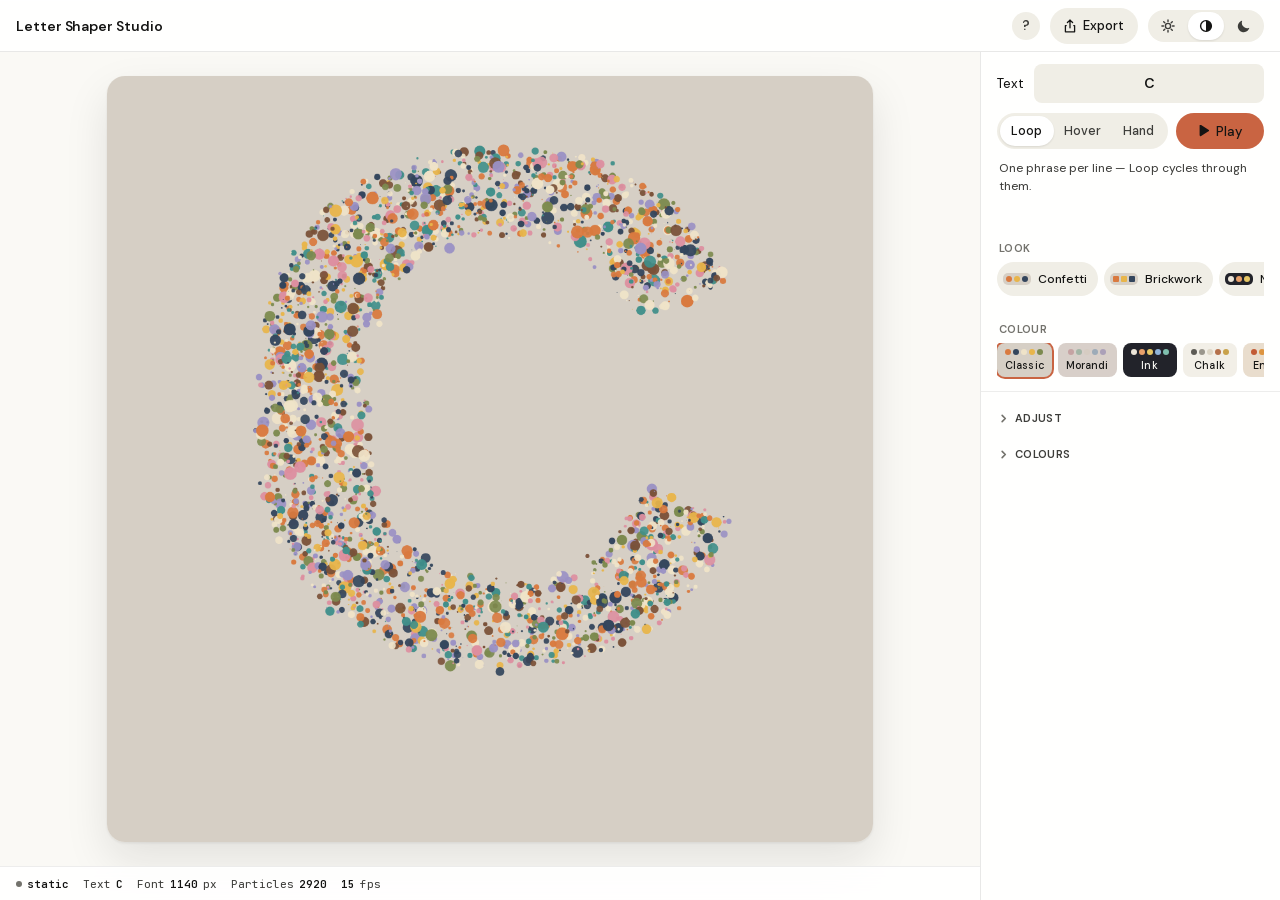
==== commit 0940edba: "Delete the controls nobody touches Last round moved options into a More drawer and called it simpler" ====
--- a/index.html
+++ b/index.html
@@ -475,7 +475,12 @@
     transition:border-color var(--dur-fast) var(--ease),box-shadow var(--dur-fast) var(--ease);
   }
   .text-field:focus{border-color:var(--accent);box-shadow:0 0 0 3px color-mix(in srgb, var(--accent) 22%, transparent);}
-  textarea.text-field{width:100%;resize:vertical;line-height:1.5;min-height:64px;}
+  textarea.text-field{width:100%;resize:none;line-height:1.5;min-height:36px;}
+  /* Text is a textarea now because it doubles as the Loop sequence, but
+     it must still read as a single-line field until it holds more */
+  .stepper textarea.text-field{
+    min-height:36px;padding-top:8px;padding-bottom:8px;overflow:hidden;
+  }
 
   .stepper{display:flex;align-items:center;flex:1;min-width:0;}
   /* single character: centered; longer text: left-aligned for readability */
@@ -1044,7 +1049,7 @@
         <div class="row" style="margin-bottom:0">
           <label for="letterInput">Text</label>
           <div class="stepper" id="textStepper">
-            <input class="text-field" id="letterInput" maxlength="40" value="C" autocomplete="off" spellcheck="false" title="Up / Down cycles a single character" aria-label="Text, up to 40 characters" />
+            <textarea class="text-field" id="letterInput" rows="1" maxlength="200" spellcheck="false" title="Up / Down cycles a single character" aria-label="Text. In Loop, one phrase per line">C</textarea>
           </div>
         </div>
         <div class="quick-row">
@@ -1060,6 +1065,11 @@
             </span>
             <span id="playLabel">Play</span>
           </button>
+        </div>
+        <div class="collapse collapsed" id="seqHint">
+          <div class="collapse-inner">
+            <p class="hint" style="margin-top:0">One phrase per line — Loop cycles through them.</p>
+          </div>
         </div>
         <div class="collapse collapsed" id="hoverHintWrap">
           <div class="collapse-inner">
@@ -1132,14 +1142,6 @@
                   <button type="button" data-shape="ascii">ASCII</button>
                 </div>
                 <div style="height:14px"></div>
-                <div class="ctl" id="rotRow">
-                  <div class="ctl-head"><label for="rotJitter">Rotation</label><span class="val" id="rotJitterVal">60°</span></div>
-                  <input type="range" id="rotJitter" min="0" max="180" step="5" value="60">
-                </div>
-                <div class="ctl" id="brickRow" hidden>
-                  <div class="ctl-head"><label for="brickBars">Stack density</label><span class="val" id="brickBarsVal">5</span></div>
-                  <input type="range" id="brickBars" min="2" max="10" step="1" value="5">
-                </div>
                 <div class="ctl">
                   <div class="ctl-head"><label for="density">Density</label><span class="val" id="densityVal">2920</span></div>
                   <input type="range" id="density" min="0" max="1" step="0.01" value="0.46">
@@ -1160,19 +1162,6 @@
                   <div class="ctl-head"><label for="scatterRange">Spread</label><span class="val" id="scatterRangeVal">0.27</span></div>
                   <input type="range" id="scatterRange" min="0" max="0.8" step="0.01" value="0.27">
                 </div>
-              </div>
-            </div>
-          </div>
-        </section>
-
-        <section class="group" style="--i:3" data-group="more">
-          <button type="button" class="group-head" aria-expanded="false" aria-controls="moreBody">
-            <svg class="chev" width="9" height="9" viewBox="0 0 10 10" fill="none" stroke="currentColor" stroke-width="1.8" stroke-linecap="round" stroke-linejoin="round" aria-hidden="true"><path d="M3.5 1.5 7 5 3.5 8.5"/></svg>
-            <span>More</span>
-          </button>
-          <div class="collapse" id="moreBody">
-            <div class="collapse-inner">
-              <div class="group-body">
                 <div class="quick-row" style="margin-bottom:14px">
                   <label for="seedInput">Seed</label>
                   <input class="text-field seed-field" id="seedInput" inputmode="numeric" autocomplete="off" spellcheck="false" value="88172645" aria-label="Random seed, press Enter to apply" title="Seed (Up / Down to step)" />
@@ -1183,63 +1172,19 @@
                     Reseed
                   </button>
                 </div>
-                <div class="collapse" id="seqRow">
-                  <div class="collapse-inner">
-                    <div class="ctl">
-                      <div class="ctl-head"><label for="seqInput">Sequence</label><span class="val">One phrase per line</span></div>
-                      <textarea class="text-field" id="seqInput" rows="3" spellcheck="false" aria-label="Sequence, one phrase per line">A
-B
-C</textarea>
-                    </div>
-                  </div>
-                </div>
-                <div class="sub-head">Particles</div>
-                <div class="ctl">
-                  <div class="ctl-head"><label for="minSize">Min size</label><span class="val" id="minSizeVal">1</span></div>
-                  <input type="range" id="minSize" min="0.5" max="20" step="0.5" value="1">
-                </div>
-                <div class="ctl">
-                  <div class="ctl-head"><label for="maxSize">Max size</label><span class="val" id="maxSizeVal">15</span></div>
-                  <input type="range" id="maxSize" min="1" max="30" step="0.5" value="15">
-                </div>
-                <div class="ctl">
-                  <div class="ctl-head"><label for="edgeFeather">Edge feather</label><span class="val" id="edgeFeatherVal">6</span></div>
-                  <input type="range" id="edgeFeather" min="0" max="20" step="1" value="6">
-                </div>
-                <div class="ctl">
-                  <div class="ctl-head"><label for="minOpacity">Opacity</label><span class="val" id="minOpacityVal">0.90</span></div>
-                  <input type="range" id="minOpacity" min="0.1" max="1" step="0.05" value="0.9">
-                </div>
-                <div class="sub-head">Motion</div>
-                <div class="ctl">
-                  <div class="ctl-head"><label for="trembleAmp">Tremble amount</label><span class="val" id="trembleAmpVal">6.5</span></div>
-                  <input type="range" id="trembleAmp" min="0" max="20" step="0.5" value="6.5">
-                </div>
-                <div class="ctl">
-                  <div class="ctl-head"><label for="trembleSpeed">Tremble speed</label><span class="val" id="trembleSpeedVal">2.0</span></div>
-                  <input type="range" id="trembleSpeed" min="0.2" max="6" step="0.1" value="2">
-                </div>
-                <div class="ctl">
-                  <div class="ctl-head"><label for="breathAmp">Breathing</label><span class="val" id="breathAmpVal">0.36</span></div>
-                  <input type="range" id="breathAmp" min="0" max="1" step="0.02" value="0.36">
-                </div>
-                <div class="collapse" id="loopTimesRow">
-                  <div class="collapse-inner">
-                    <div class="ctl">
-                      <div class="ctl-head"><label for="holdTime">Hold</label><span class="val" id="holdTimeVal">1.8s</span></div>
-                      <input type="range" id="holdTime" min="0.2" max="5" step="0.1" value="1.8">
-                    </div>
-                    <div class="ctl">
-                      <div class="ctl-head"><label for="scatterTime">Scatter</label><span class="val" id="scatterTimeVal">1.1s</span></div>
-                      <input type="range" id="scatterTime" min="0.2" max="3" step="0.1" value="1.1">
-                    </div>
-                    <div class="ctl">
-                      <div class="ctl-head"><label for="reformTime">Reform</label><span class="val" id="reformTimeVal">1.1s</span></div>
-                      <input type="range" id="reformTime" min="0.2" max="3" step="0.1" value="1.1">
-                    </div>
-                  </div>
-                </div>
-                <div class="sub-head">Colours in this theme</div>
+              </div>
+            </div>
+          </div>
+        </section>
+
+        <section class="group" style="--i:3" data-group="colours">
+          <button type="button" class="group-head" aria-expanded="false" aria-controls="coloursBody">
+            <svg class="chev" width="9" height="9" viewBox="0 0 10 10" fill="none" stroke="currentColor" stroke-width="1.8" stroke-linecap="round" stroke-linejoin="round" aria-hidden="true"><path d="M3.5 1.5 7 5 3.5 8.5"/></svg>
+            <span>Colours</span>
+          </button>
+          <div class="collapse" id="coloursBody">
+            <div class="collapse-inner">
+              <div class="group-body">
                 <div class="swatches" id="swatches"></div>
                 <p class="hint">Click a dot to change that colour or how often it appears. Picking a theme above replaces the whole set.</p>
                 <div class="sub-head">Background</div>
@@ -1297,7 +1242,6 @@
         <button type="button" data-kind="vanilla" class="active">Vanilla JS</button>
         <button type="button" data-kind="react">React</button>
         <button type="button" data-kind="vue">Vue</button>
-        <button type="button" data-kind="json">Config JSON</button>
       </div>
       <div class="codewrap">
         <button type="button" class="copy-btn" id="copyBtn">
@@ -2427,7 +2371,7 @@
   var S = {
     width:1200, height:1200,
     text:"C",
-    phrases:["A","B","C"],
+    phrases:["C"],
     mode:"loop",
     shape:"circle",
     minSize:1, maxSize:15,
@@ -2637,23 +2581,11 @@
      Sliders
   ============================================================ */
   var CONTROLS = [
-    { id:"minSize",      key:"minSize",        val:"minSizeVal",      structural:true },
-    { id:"maxSize",      key:"maxSize",        val:"maxSizeVal",      structural:true },
-    { id:"rotJitter",    key:"rotationJitter", val:"rotJitterVal",    structural:true,  fmt:function(v){ return v + "°"; } },
-    { id:"brickBars",    key:"brickBars",      val:"brickBarsVal",    structural:true },
-    { id:"count",        key:"count",          val:"countVal",        structural:true,  int:true },
-    { id:"edgeFeather",  key:"edgeFeather",    val:"edgeFeatherVal",  structural:true },
-    { id:"minOpacity",   key:"minOpacity",     val:"minOpacityVal",   structural:true,  fmt:function(v){ return v.toFixed(2); } },
-    { id:"trembleAmp",   key:"trembleAmp",     val:"trembleAmpVal",   structural:false },
-    { id:"trembleSpeed", key:"trembleSpeed",   val:"trembleSpeedVal", structural:false, fmt:function(v){ return v.toFixed(1); } },
-    { id:"breathAmp",    key:"breathAmp",      val:"breathAmpVal",    structural:false, fmt:function(v){ return v.toFixed(2); } },
-    { id:"holdTime",     key:"holdTime",       val:"holdTimeVal",     structural:false, fmt:function(v){ return v.toFixed(1) + "s"; } },
-    { id:"scatterTime",  key:"scatterTime",    val:"scatterTimeVal",  structural:false, fmt:function(v){ return v.toFixed(1) + "s"; } },
-    { id:"reformTime",   key:"reformTime",     val:"reformTimeVal",   structural:false, fmt:function(v){ return v.toFixed(1) + "s"; } },
     { id:"scatterRange", key:"scatterRange",   val:"scatterRangeVal", structural:false, fmt:function(v){ return v.toFixed(2); } },
     { id:"handStrength", key:"handStrength",   val:"handStrengthVal", structural:false, fmt:function(v){ return v.toFixed(2); },
       after:function(){ applyHandStrength(); } }
   ];
+
 
   function flashVal(el){
     if(!el) return;
@@ -2672,6 +2604,13 @@
      out of the raw state (so a Look or a More slider still shows up
      here correctly) and writes the whole group on the way in. The raw
      keys are untouched, so the exported cfg stays complete. */
+  /* One slider, several parameters. Each entry reads a position back out
+     of the raw state and writes the whole group on the way in. The raw
+     keys are untouched, so the exported cfg stays complete.
+     These scale the values they find rather than writing an absolute
+     pair, because the raw sliders are gone: if Grain snapped minSize to
+     the bottom of its range, one nudge would flatten Brickwork's chunky
+     min 6 / max 16 into something it was never meant to be. */
   var DERIVED = [
     { id:"density", val:"densityVal", structural:true,
       read:function(){ return (S.count - 300) / 5700; },
@@ -2680,27 +2619,34 @@
     { id:"grain", val:"grainVal", structural:true,
       read:function(){ return (S.maxSize - 5) / 20; },
       write:function(t){
+        var ratio = S.maxSize > 0 ? S.minSize / S.maxSize : 0.08;
+        if(ratio > 0.9) ratio = 0.9;
         S.maxSize = +(5 + t * 20).toFixed(1);
-        S.minSize = +(0.5 + t * 1.5).toFixed(1);
+        S.minSize = +Math.max(0.5, S.maxSize * ratio).toFixed(1);
       },
       text:function(){ return S.maxSize; } },
     { id:"liveliness", val:"livelinessVal", structural:false,
       read:function(){ return S.trembleAmp / 14; },
       write:function(t){
+        var sr = S.trembleAmp > 0 ? S.trembleSpeed / S.trembleAmp : 0.3;
+        var br = S.trembleAmp > 0 ? S.breathAmp / S.trembleAmp : 0.055;
         S.trembleAmp = +(t * 14).toFixed(1);
-        S.trembleSpeed = +(0.6 + t * 2.8).toFixed(1);
-        S.breathAmp = +(t * 0.6).toFixed(2);
+        S.trembleSpeed = +Math.min(6, Math.max(0.2, S.trembleAmp * sr || 2)).toFixed(1);
+        S.breathAmp = +Math.min(1, Math.max(0, S.trembleAmp * br)).toFixed(2);
       },
       text:function(){ return S.trembleAmp.toFixed(1); } },
     { id:"tempo", val:"tempoVal", structural:false,
       read:function(){ return (S.holdTime - 0.2) / 4.8; },
       write:function(t){
+        var sr = S.holdTime > 0 ? S.scatterTime / S.holdTime : 0.6;
+        var rr = S.holdTime > 0 ? S.reformTime / S.holdTime : 0.6;
         S.holdTime = +(0.2 + t * 4.8).toFixed(1);
-        S.scatterTime = +(0.4 + t * 1.6).toFixed(1);
-        S.reformTime = +(0.4 + t * 1.6).toFixed(1);
+        S.scatterTime = +Math.min(3, Math.max(0.2, S.holdTime * sr)).toFixed(1);
+        S.reformTime = +Math.min(3, Math.max(0.2, S.holdTime * rr)).toFixed(1);
       },
       text:function(){ return S.holdTime.toFixed(1) + "s"; } }
   ];
+
   function writeDerivedVal(d){
     var el = document.getElementById(d.val);
     if(el) el.textContent = d.text();
@@ -3013,7 +2959,6 @@
   ============================================================ */
   var letterInput = document.getElementById("letterInput");
   var textStepper = document.getElementById("textStepper");
-  var seqInput = document.getElementById("seqInput");
   var modeSeg = document.getElementById("modeSeg");
   var playBtn = document.getElementById("playBtn");
   var playLabel = document.getElementById("playLabel");
@@ -3023,29 +2968,38 @@
   var reseedBtn = document.getElementById("reseedBtn");
   var hoverHintWrap = document.getElementById("hoverHintWrap");
   var handHintWrap = document.getElementById("handHintWrap");
-  var seqRow = document.getElementById("seqRow");
-  var loopTimesRow = document.getElementById("loopTimesRow");
+  var seqHint = document.getElementById("seqHint");
   var tempoRow = document.getElementById("tempoRow");
   var spreadRow = document.getElementById("spreadRow");
-  var rotRow = document.getElementById("rotRow");
-  var brickRow = document.getElementById("brickRow");
 
   function syncTextAlign(){
-    letterInput.style.textAlign = S.text.length > 1 ? "left" : "center";
+    var single = S.text.length === 1 && S.phrases.length === 1;
+    letterInput.style.textAlign = single ? "center" : "left";
   }
   function syncStepper(){
-    /* single character centres and sets big; a phrase reads left */
-    textStepper.classList.toggle("multi", S.text.length > 1);
+    /* single character centres and sets big; anything longer reads left */
+    textStepper.classList.toggle("multi", !(S.text.length === 1 && S.phrases.length === 1));
+    /* one line per phrase, up to four, so the field shows what it holds */
+    var rows = Math.min(4, Math.max(1, letterInput.value.split("\n").length));
+    letterInput.rows = rows;
+  }
+  /* Text and Sequence were two fields defining the same thing. There is
+     one now: every non-empty line is a phrase, and Loop cycles them. */
+  function readText(){
+    var lines = letterInput.value.split("\n").map(function(t){ return t.trim(); })
+      .filter(function(t){ return t.length; });
+    S.phrases = lines.length ? lines : ["C"];
+    S.text = S.phrases[0];
   }
   letterInput.addEventListener("input", function(){
-    S.text = letterInput.value.slice(0,40);
+    readText();
     syncTextAlign();
     syncStepper();
     rebuild();
   });
   letterInput.addEventListener("change", function(){ commit(); });
   letterInput.addEventListener("keydown", function(e){
-    if(S.text.length > 1) return;
+    if(S.text.length > 1 || S.phrases.length > 1) return;
     if(e.key === "ArrowUp" || e.key === "ArrowDown"){
       e.preventDefault();
       stepLetter(e.key === "ArrowUp" ? 1 : -1);
@@ -3057,6 +3011,7 @@
     if(i < 0) i = 0;
     i = (i + dir + LETTER_CYCLE.length) % LETTER_CYCLE.length;
     S.text = LETTER_CYCLE[i];
+    S.phrases = [S.text];
     letterInput.value = S.text;
     syncTextAlign();
     syncStepper();
@@ -3064,16 +3019,6 @@
     commit();
   }
 
-  function parsePhrases(){
-    var lines = seqInput.value.split("\n").map(function(s){ return s.trim(); })
-      .filter(function(s){ return s.length; });
-    return lines.length ? lines : [S.text];
-  }
-  seqInput.addEventListener("input", function(){
-    S.phrases = parsePhrases();
-    rebuild();
-  });
-  seqInput.addEventListener("change", function(){ commit(); });
 
   function syncModeUI(){
     var hover = S.mode === "hover";
@@ -3081,8 +3026,7 @@
     hoverHintWrap.classList.toggle("collapsed", !hover);
     handHintWrap.classList.toggle("collapsed", !hand);
     /* the loop timeline only means something in Loop */
-    seqRow.classList.toggle("collapsed", hover || hand);
-    loopTimesRow.classList.toggle("collapsed", hover || hand);
+    seqHint.classList.toggle("collapsed", hover || hand);
     tempoRow.classList.toggle("collapsed", hover || hand);
     spreadRow.classList.toggle("collapsed", hand);
     playBtn.disabled = hover || hand;
@@ -3316,10 +3260,9 @@
      Sync every control from S (used by undo and looks)
   ============================================================ */
   function syncAllControls(){
-    letterInput.value = S.text;
+    letterInput.value = S.phrases.join("\n");
     syncTextAlign();
     syncStepper();
-    seqInput.value = S.phrases.join("\n");
     seedInput.value = S.seed;
 
     CONTROLS.forEach(function(c){
@@ -3351,11 +3294,9 @@
      Shape
   ============================================================ */
   var shapeSeg = document.getElementById("shapeSeg");
-  function syncShapeRows(){
-    /* rotating a circle is a visual no-op, so it only shows for ASCII */
-    rotRow.hidden = S.shape !== "ascii";
-    brickRow.hidden = S.shape !== "square";
-  }
+  /* the two shape-flavour sliders are gone: a Look sets them, and
+     nobody was reaching for them by hand */
+  function syncShapeRows(){}
   shapeSeg.addEventListener("click", function(e){
     var btn = e.target.closest("button[data-shape]");
     if(!btn) return;
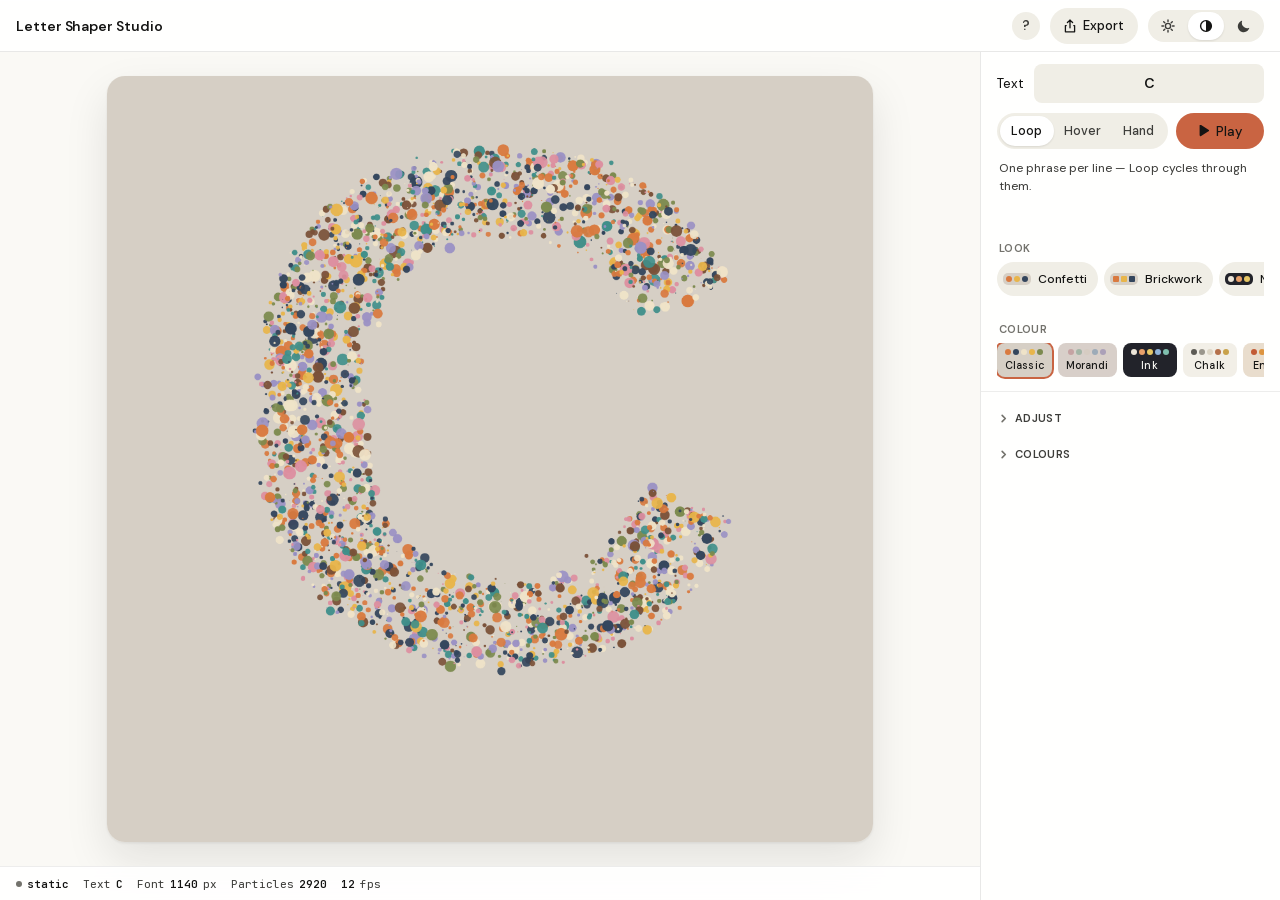
==== commit 834b71f2: "Replace the Seed field with a Shuffle button Yanice asked what seed was. The owner of the product ha" ====
--- a/index.html
+++ b/index.html
@@ -1162,16 +1162,16 @@
                   <div class="ctl-head"><label for="scatterRange">Spread</label><span class="val" id="scatterRangeVal">0.27</span></div>
                   <input type="range" id="scatterRange" min="0" max="0.8" step="0.01" value="0.27">
                 </div>
-                <div class="quick-row" style="margin-bottom:14px">
-                  <label for="seedInput">Seed</label>
-                  <input class="text-field seed-field" id="seedInput" inputmode="numeric" autocomplete="off" spellcheck="false" value="88172645" aria-label="Random seed, press Enter to apply" title="Seed (Up / Down to step)" />
-                  <button class="btn btn-ghost btn-compact" id="reseedBtn" title="New random seed">
+                <div class="quick-row" style="margin-bottom:4px">
+                  <label>Composition</label>
+                  <button class="btn btn-ghost btn-compact" id="reseedBtn" title="Rearrange the particles (undo brings the last one back)">
                     <svg width="12" height="12" viewBox="0 0 12 12" fill="none" stroke="currentColor" stroke-width="1.4" stroke-linecap="round" stroke-linejoin="round" aria-hidden="true">
                       <path d="M10.8 6a4.8 4.8 0 1 1-1.4-3.4"/><path d="M10.9 .9v2.2H8.7"/>
                     </svg>
-                    Reseed
+                    Shuffle
                   </button>
                 </div>
+                <p class="hint">Same letter and colours, a different arrangement of the dots.</p>
               </div>
             </div>
           </div>
@@ -1206,7 +1206,6 @@
   <div class="kbd-row"><span>Play / Pause</span><kbd>Space</kbd></div>
   <div class="kbd-row"><span>Undo</span><kbd>⌘Z</kbd></div>
   <div class="kbd-row"><span>Redo</span><kbd>⇧⌘Z</kbd></div>
-  <div class="kbd-row"><span>Step seed (in Seed)</span><kbd>↑ ↓</kbd></div>
   <div class="kbd-row"><span>Cycle character (in Text)</span><kbd>↑ ↓</kbd></div>
   <div class="kbd-row"><span>Close dialogs</span><kbd>Esc</kbd></div>
 </div>
@@ -2964,7 +2963,6 @@
   var playLabel = document.getElementById("playLabel");
   var playIcon = document.getElementById("playIcon");
   var pauseIcon = document.getElementById("pauseIcon");
-  var seedInput = document.getElementById("seedInput");
   var reseedBtn = document.getElementById("reseedBtn");
   var hoverHintWrap = document.getElementById("hoverHintWrap");
   var handHintWrap = document.getElementById("handHintWrap");
@@ -3064,33 +3062,15 @@
   }
   playBtn.addEventListener("click", togglePlay);
 
-  function applySeed(v){
-    var n = parseInt(v,10);
-    if(!isFinite(n) || n <= 0) return false;
-    S.seed = n >>> 0;
-    seedInput.value = S.seed;
-    rebuild();
-    return true;
-  }
-  seedInput.addEventListener("keydown", function(e){
-    if(e.key === "Enter"){
-      e.preventDefault();
-      if(applySeed(seedInput.value)) commit();
-      seedInput.blur();
-    } else if(e.key === "ArrowUp" || e.key === "ArrowDown"){
-      e.preventDefault();
-      var d = e.key === "ArrowUp" ? 1 : -1;
-      if(applySeed(String(Math.max(1, S.seed + d)))) commit();
-    }
-  });
-  seedInput.addEventListener("blur", function(){
-    if(!applySeed(seedInput.value)) seedInput.value = S.seed;
-    else commit();
-  });
+  /* Shuffle draws a new seed. The number itself is no longer on screen:
+     it is engineer vocabulary, and nobody was going to type 88172645
+     back in by hand. Reproducibility is unharmed -- the seed is still
+     in S, in the undo history (so undo returns the last arrangement)
+     and baked into every export, which is where you would actually go
+     to recover a composition. */
   reseedBtn.addEventListener("click", function(){
     /* the second deliberate carve-out from seeded determinism */
     S.seed = (Math.floor(Math.random() * 2147483646) + 1) >>> 0;
-    seedInput.value = S.seed;
     rebuild();
     commit();
   });
@@ -3263,7 +3243,6 @@
     letterInput.value = S.phrases.join("\n");
     syncTextAlign();
     syncStepper();
-    seedInput.value = S.seed;
 
     CONTROLS.forEach(function(c){
       var el = document.getElementById(c.id);
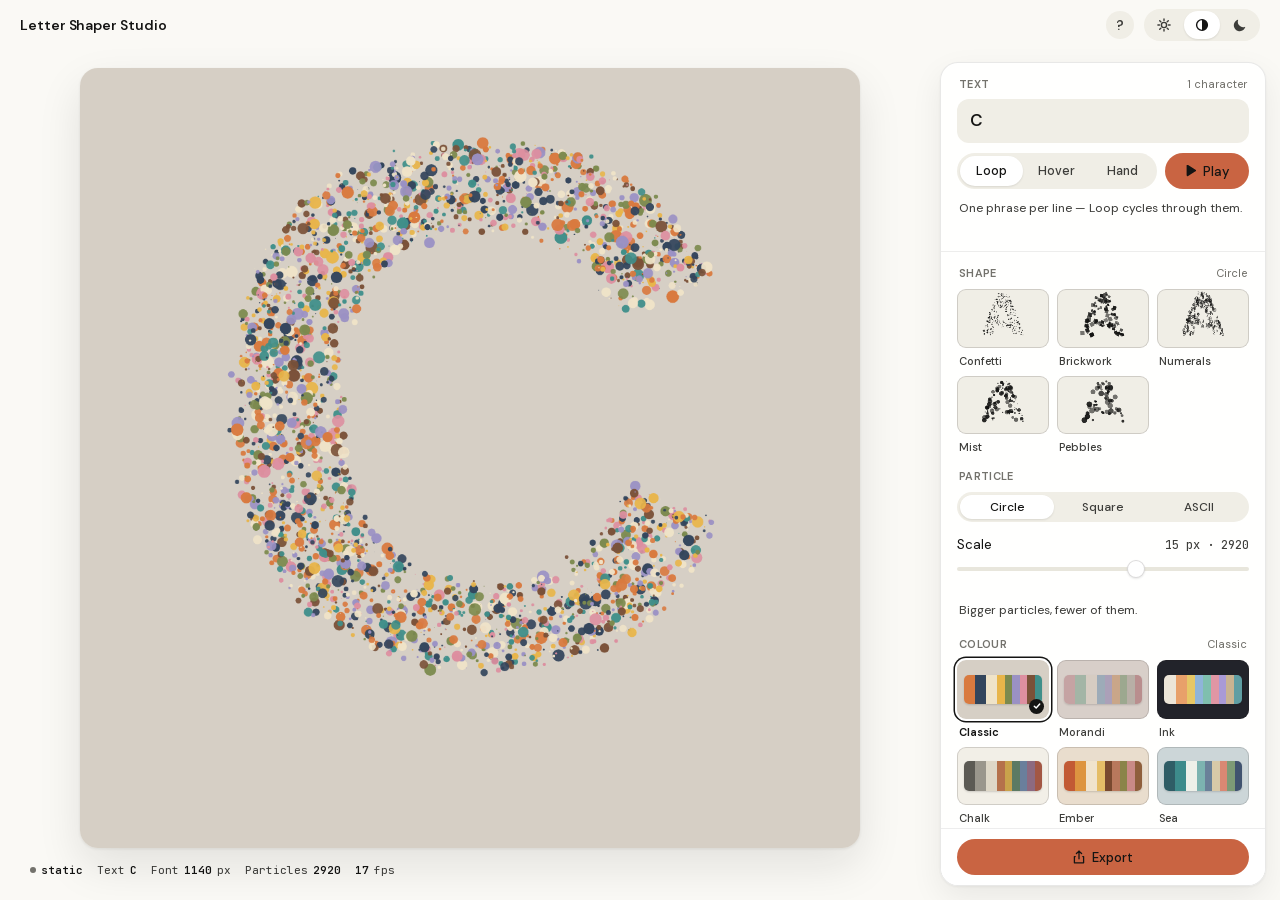
==== commit 8401a77a: "Make Shape and Colour two different things, and Scale one slider Look and Colour were two rows of ne" ====
--- a/index.html
+++ b/index.html
@@ -52,6 +52,10 @@
     --accent-ink:#141413;
     --accent-text:#98492c;
     --danger:#8a2424;
+    /* selection is neutral ink, never the coral: a red ring on a
+       colour swatch reads as an error, not as "this one is on" */
+    --select-ring:#141413;
+    --shadow-card:0 1px 3px rgba(20,20,19,.06),0 12px 32px rgba(20,20,19,.07);
     --divider:rgba(31,30,29,.08);
     --track:#e8e6dc;
     --control-bg:#f0eee6;
@@ -95,6 +99,8 @@
       --accent-ink:#141413;
       --accent-text:#e08a6b;
       --danger:#e86b6b;
+      --select-ring:#ede9de;
+      --shadow-card:0 1px 3px rgba(0,0,0,.28),0 12px 32px rgba(0,0,0,.34);
       --divider:rgba(222,220,209,.10);
       --track:#1f1e1d;
       --control-bg:#1f1e1d;
@@ -123,6 +129,8 @@
     --accent-ink:#141413;
     --accent-text:#e08a6b;
     --danger:#e86b6b;
+    --select-ring:#ede9de;
+    --shadow-card:0 1px 3px rgba(0,0,0,.28),0 12px 32px rgba(0,0,0,.34);
     --divider:rgba(222,220,209,.10);
     --track:#1f1e1d;
     --control-bg:#1f1e1d;
@@ -202,17 +210,13 @@
 
   /* ---------- topbar ---------- */
   .topbar{
-    height:52px;flex:0 0 auto;
+    height:48px;flex:0 0 auto;
     display:flex;align-items:center;justify-content:space-between;gap:12px;
-    padding:0 16px;
-    background:var(--panel-bg);
-    backdrop-filter:blur(20px) saturate(180%);
-    -webkit-backdrop-filter:blur(20px) saturate(180%);
-    border-bottom:1px solid var(--panel-border);
-    box-shadow:var(--glass-edge);
+    padding:2px 20px 0;
+    background:transparent;
   }
   @supports not ((backdrop-filter:blur(1px)) or (-webkit-backdrop-filter:blur(1px))){
-    .topbar,.panel,.statusbar,.modal-backdrop,.modal,.kbd-pop,.swatch-pop,
+    .panel,.modal-backdrop,.modal,.kbd-pop,.swatch-pop,
     .cta-msg,.cam-chip{background:var(--panel-bg-solid);}
   }
   .topbar h1{
@@ -291,31 +295,45 @@
   }
 
   /* ---------- body: canvas left, inspector panel RIGHT ---------- */
-  .body{flex:1 1 auto;display:flex;min-height:0;}
+  /* Two cards floating on the page ground with air around them, not
+     two slabs welded to the window edges. The panel is the canvas
+     column's twin: same height, same corner, same shadow. */
+  .body{flex:1 1 auto;display:flex;min-height:0;gap:14px;padding:14px;}
 
   .panel{
     position:relative;
-    width:300px;min-width:180px;max-width:560px;
+    width:326px;min-width:260px;max-width:560px;
     flex:0 0 auto;
     display:flex;flex-direction:column;
     background:var(--panel-bg);
     backdrop-filter:blur(20px) saturate(180%);
     -webkit-backdrop-filter:blur(20px) saturate(180%);
-    border-left:1px solid var(--panel-border);
-    box-shadow:var(--glass-edge);
+    border:1px solid var(--panel-border);
+    border-radius:var(--r-lg);
+    box-shadow:var(--shadow-card);
+    overflow:hidden;
     min-height:0;
   }
   .panel-pinned{
     flex:0 0 auto;
     display:flex;flex-direction:column;gap:10px;
-    padding:12px 16px;
+    padding:14px 16px 12px;
     border-bottom:1px solid var(--divider);
   }
   .panel-scroll{
     flex:1 1 auto;min-height:0;
     overflow-y:auto;
-    padding:10px 16px 44px;
-  }
+    padding:14px 16px 20px;
+  }
+  /* Export is the end of the flow, so it sits at the end of the
+     panel -- not in a topbar where it competed with the title. */
+  .panel-foot{
+    flex:0 0 auto;
+    padding:10px 16px;
+    border-top:1px solid var(--divider);
+    background:var(--panel-bg-solid);
+  }
+  .panel-foot .btn{width:100%;justify-content:center;}
   .panel-scroll::-webkit-scrollbar{width:8px;}
   .panel-scroll::-webkit-scrollbar-thumb{background:var(--control-bg-strong);border-radius:var(--r-pill);}
 
@@ -328,7 +346,7 @@
     content:"";position:absolute;top:0;left:0;width:3px;height:100%;
     background:transparent;transition:background var(--dur-fast) var(--ease);
   }
-  .rhandle:hover::after,.rhandle.active::after{background:var(--accent);opacity:.55;}
+  .rhandle:hover::after,.rhandle.active::after{background:var(--text-3);opacity:.5;}
 
   /* mobile bottom-sheet grip (hidden on desktop) */
   .sheet-grip{
@@ -467,25 +485,33 @@
   .text-field{
     background:var(--control-bg);
     border:1px solid transparent;
-    border-radius:var(--r-sm);
+    border-radius:var(--r-md);
     padding:8px 10px;
     min-height:36px;
     font-size:13px;color:var(--text);
     outline:none;
     transition:border-color var(--dur-fast) var(--ease),box-shadow var(--dur-fast) var(--ease);
   }
-  .text-field:focus{border-color:var(--accent);box-shadow:0 0 0 3px color-mix(in srgb, var(--accent) 22%, transparent);}
+  .text-field:focus{border-color:var(--text-3);box-shadow:0 0 0 3px color-mix(in srgb, var(--text) 10%, transparent);}
   textarea.text-field{width:100%;resize:none;line-height:1.5;min-height:36px;}
   /* Text is a textarea now because it doubles as the Loop sequence, but
      it must still read as a single-line field until it holds more */
   .stepper textarea.text-field{
-    min-height:36px;padding-top:8px;padding-bottom:8px;overflow:hidden;
+    min-height:44px;padding-top:9px;padding-bottom:9px;overflow:hidden;
   }
 
   .stepper{display:flex;align-items:center;flex:1;min-width:0;}
-  /* single character: centered; longer text: left-aligned for readability */
-  .stepper .text-field{flex:1;min-width:0;text-align:center;font-weight:600;font-size:14px;}
-  .stepper.multi .text-field{text-align:left;font-weight:500;font-size:13px;}
+  /* One centred capital in a wide grey box read as an empty field.
+     The text is the subject of the tool, so it is set like type:
+     left-aligned, large, on its own line under its label. */
+  .stepper .text-field{
+    flex:1;min-width:0;
+    text-align:left;font-weight:560;font-size:17px;letter-spacing:-.01em;
+    padding:9px 12px;min-height:44px;line-height:1.35;
+  }
+  .stepper.multi .text-field{font-weight:500;font-size:14px;line-height:1.5;}
+  .text-block{display:flex;flex-direction:column;gap:8px;}
+  .text-block .sec-head{margin:0 2px 0;}
 
   .seed-field{
     flex:1;min-width:0;
@@ -524,7 +550,7 @@
   .swatch::before{content:"";position:absolute;inset:-7px;border-radius:50%;}
   .swatch:hover{transform:scale(1.08);}
   .swatch:active{transform:scale(.95);}
-  .swatch.editing{box-shadow:0 0 0 2px var(--panel-bg-solid),0 0 0 4px var(--accent);}
+  .swatch.editing{box-shadow:0 0 0 2px var(--panel-bg-solid),0 0 0 3.5px var(--select-ring);}
   .swatch.pop-in{animation:pop-in 180ms var(--ease-out-quint);}
   .swatch-x{
     position:absolute;top:-5px;right:-5px;z-index:2;
@@ -617,8 +643,10 @@
   .hexlabel{font-size:12px;color:var(--text-2);font-variant-numeric:tabular-nums;letter-spacing:.02em;}
 
   /* ---------- canvas area ---------- */
-  .canvas-wrap{flex:1 1 auto;display:flex;flex-direction:column;min-width:0;position:relative;}
-  .canvas-stage{position:relative;flex:1 1 auto;display:flex;align-items:center;justify-content:center;min-height:0;padding:24px;}
+  .canvas-wrap{
+    flex:1 1 auto;display:flex;flex-direction:column;min-width:0;position:relative;
+  }
+  .canvas-stage{position:relative;flex:1 1 auto;display:flex;align-items:center;justify-content:center;min-height:0;padding:6px;}
   canvas{
     max-width:100%;max-height:100%;
     border-radius:var(--r-lg);
@@ -627,16 +655,13 @@
   }
 
   .statusbar{
-    flex:0 0 auto;min-height:34px;
+    flex:0 0 auto;min-height:32px;
     display:flex;align-items:center;flex-wrap:wrap;gap:6px 14px;
     padding:4px 16px;
     font-size:11px;color:var(--text-2);
     font-variant-numeric:tabular-nums;
-    border-top:1px solid var(--divider);
-    background:var(--panel-bg);
-    backdrop-filter:blur(20px) saturate(180%);
-    -webkit-backdrop-filter:blur(20px) saturate(180%);
-    box-shadow:var(--glass-edge);
+    border-top:0;
+    background:transparent;
   }
   .statusbar b{color:var(--text);font-weight:600;}
   .statusbar .cell{display:flex;align-items:center;gap:5px;white-space:nowrap;}
@@ -748,7 +773,7 @@
      grip. Same rigid-glass treatment as the export sheet.
   ============================================================ */
   @media (max-width: 767px){
-    .body{display:block;position:relative;}
+    .body{display:block;position:relative;padding:0;gap:0;}
     .canvas-wrap{height:100%;}
     .canvas-stage{padding:12px 12px calc(var(--sheet-peek,216px) + 12px);}
     .canvas-cta{bottom:calc(var(--sheet-peek,216px) + 28px);}
@@ -760,7 +785,7 @@
       position:fixed;left:0;right:0;bottom:0;z-index:40;
       width:100% !important;min-width:0;max-width:none;
       height:var(--sheet-full,80dvh);
-      border-left:0;border-top:1px solid var(--panel-border);
+      border:0;border-top:1px solid var(--panel-border);
       border-radius:16px 16px 0 0;
       box-shadow:var(--glass-edge),var(--shadow-sheet);
       transform:translateY(var(--sheet-offset,0px));
@@ -769,53 +794,101 @@
     .panel.snap{transition:transform var(--dur-layout) var(--ease-out-quint);}
     .rhandle{display:none;}
     .sheet-grip{display:flex;}
-    .panel-pinned{padding:2px 14px 12px;}
-    .panel-scroll{padding:10px 14px 44px;}
-    .topbar{padding:0 12px;}
-    .statusbar{padding:4px 12px;}
+    /* the sheet slides down, so its bottom edge is off screen at every
+       detent but the last -- Export moves up next to the pinned block
+       so it is reachable from the first peek */
+    .sheet-grip{order:-1;}
+    .panel-pinned{order:0;padding:2px 14px 10px;}
+    .panel-foot{order:1;padding:0 14px 12px;border-top:0;background:transparent;}
+    .panel-scroll{order:2;padding:12px 14px calc(20px + env(safe-area-inset-bottom,0px));border-top:1px solid var(--divider);}
+    .topbar{padding:2px 14px 0;}
+    .statusbar{padding:4px 14px;}
     /* export modal: near-fullscreen bottom sheet, same rigid-frame rule */
     .modal-backdrop{padding:10px;align-items:flex-end;}
     .modal{width:100%;max-width:none;height:min(94dvh,100%);}
     .kbd-pop{right:10px;}
   }
 
-  /* ---------- the two galleries: pick a design, not a parameter ---------- */
-  .pick{margin-top:14px;}
-  .pick-head{
+  /* ---------- the two galleries ----------
+     Shape and Colour used to be two rows of near-identical pills, so
+     nothing told you which axis you were changing. Now each gallery
+     shows what it owns: a Shape card renders its own particles in one
+     neutral ink, a Colour card is nothing but its palette on its own
+     ground. Neither scrolls sideways -- every card is on screen. */
+  .sec{margin-bottom:18px;}
+  .sec:last-child{margin-bottom:0;}
+  .sec-head{
+    display:flex;align-items:baseline;justify-content:space-between;gap:8px;
+    margin:0 2px 9px;
+  }
+  .sec-head .t{
     font-size:11px;font-weight:600;letter-spacing:.03em;text-transform:uppercase;
-    color:var(--text-3);margin:0 2px 7px;
-  }
-  .look-chip{
-    display:flex;align-items:center;gap:7px;
-    padding:5px 11px 5px 6px;min-height:34px;
-  }
-  .look-chip.active{
-    background:var(--panel-bg-solid);color:var(--text);
-    box-shadow:var(--shadow-ctrl),0 0 0 1.5px var(--accent);
-  }
-  .look-sw,.theme-strip{
-    display:flex;align-items:center;gap:2px;
-    padding:3px;border-radius:5px;flex:0 0 auto;
-  }
-  .look-sw i,.theme-strip i{
-    display:block;width:6px;height:6px;border-radius:50%;
-  }
-  .theme-row{gap:6px;}
-  .theme-chip{
-    flex:0 0 auto;display:flex;flex-direction:column;align-items:center;gap:4px;
-    padding:6px 8px 5px;border:0;border-radius:var(--r-sm);
+    color:var(--text-3);
+  }
+  .sec-head .m{font-size:11px;color:var(--text-3);}
+  .gal{display:grid;grid-template-columns:repeat(3,1fr);gap:8px;}
+  .card{
+    position:relative;
+    border:0;padding:0;background:transparent;text-align:left;
+    display:flex;flex-direction:column;gap:6px;
+    border-radius:10px;
+    transition:transform var(--dur-tap) var(--ease);
+  }
+  .card:active{transform:scale(.97);}
+  .card .thumb{
+    position:relative;width:100%;aspect-ratio:11/7;
+    border-radius:9px;overflow:hidden;
     background:var(--control-bg);
-    transition:transform var(--dur-tap) var(--ease),box-shadow var(--dur-fast) var(--ease);
-  }
-  .theme-chip:hover{transform:translateY(-1px);}
-  .theme-chip.active{box-shadow:0 0 0 2px var(--accent);}
-  .theme-chip .theme-strip{padding:0;}
-  .theme-chip .theme-name{
-    font-size:10.5px;font-weight:500;letter-spacing:.01em;
-  }
+    box-shadow:inset 0 0 0 1px var(--thumb-border);
+    transition:box-shadow var(--dur-fast) var(--ease);
+  }
+  .card:hover .thumb{box-shadow:inset 0 0 0 1px var(--text-3);}
+  .card .thumb canvas{
+    width:100%;height:100%;display:block;
+    border-radius:0;box-shadow:none;max-width:none;max-height:none;
+  }
+  .card .cname{
+    font-size:11px;font-weight:500;color:var(--text-2);
+    padding-left:2px;white-space:nowrap;overflow:hidden;text-overflow:ellipsis;
+  }
+  .card.active .cname{color:var(--text);font-weight:620;}
+  .card.active .thumb{
+    box-shadow:0 0 0 2px var(--panel-bg-solid),0 0 0 3.5px var(--select-ring);
+  }
+  .card .tick{
+    position:absolute;right:5px;bottom:5px;
+    width:15px;height:15px;border-radius:50%;
+    background:var(--select-ring);color:var(--panel-bg-solid);
+    display:none;align-items:center;justify-content:center;
+  }
+  .card.active .tick{display:flex;}
+  /* a palette card is pure colour: its ground, then its mix */
+  .pal-mix{
+    position:absolute;left:7px;right:7px;top:25%;bottom:25%;
+    display:flex;border-radius:5px;overflow:hidden;
+    box-shadow:0 1px 2px rgba(20,20,19,.16);
+  }
+  .pal-mix i{display:block;height:100%;flex:1 1 auto;min-width:0;}
+  .pal-del{
+    position:absolute;top:4px;right:4px;z-index:2;
+    width:16px;height:16px;border:0;border-radius:50%;padding:0;
+    background:var(--select-ring);color:var(--panel-bg-solid);
+    display:flex;align-items:center;justify-content:center;
+    font-size:11px;line-height:1;opacity:0;
+    transition:opacity var(--dur-fast) var(--ease);
+  }
+  .card:hover .pal-del,.pal-del:focus-visible{opacity:1;}
+  .card-add .thumb{
+    background:transparent;
+    box-shadow:inset 0 0 0 1px var(--thumb-border);
+    display:flex;align-items:center;justify-content:center;
+    color:var(--text-3);
+  }
+  .card-add:hover .thumb{color:var(--text);box-shadow:inset 0 0 0 1px var(--text-3);}
+  .card-add .thumb span{font-size:17px;line-height:1;font-weight:400;}
   .sub-head{
     font-size:11px;font-weight:600;letter-spacing:.03em;text-transform:uppercase;
-    color:var(--text-3);margin:18px 2px 10px;
+    color:var(--text-3);margin:15px 2px 9px;
   }
   .sub-head:first-child{margin-top:2px;}
 
@@ -968,14 +1041,6 @@
     <h1>Letter Shaper Studio</h1>
     <div class="topbar-actions">
       <button type="button" class="icon-btn" id="helpBtn" aria-label="Keyboard shortcuts" title="Keyboard shortcuts">?</button>
-      <button type="button" class="btn btn-ghost btn-compact" id="exportBtn">
-        <svg width="12" height="14" viewBox="0 0 12 14" fill="none" stroke="currentColor" stroke-width="1.3" stroke-linecap="round" stroke-linejoin="round" aria-hidden="true">
-          <path d="M6 1.2v7.6"/>
-          <path d="M3.4 3.6 6 1.2l2.6 2.4"/>
-          <path d="M2.2 6.6H1.4v6.2h9.2V6.6h-.8"/>
-        </svg>
-        Export
-      </button>
       <div class="theme-seg" id="themeSeg" role="group" aria-label="Theme">
         <button type="button" data-theme-btn="light" aria-label="Light" title="Light">
           <svg width="14" height="14" viewBox="0 0 14 14" fill="none" stroke="currentColor" stroke-width="1.4" stroke-linecap="round" aria-hidden="true">
@@ -1046,8 +1111,11 @@
       <button type="button" class="sheet-grip" id="sheetGrip" aria-label="Resize panel sheet"><span></span></button>
 
       <div class="panel-pinned">
-        <div class="row" style="margin-bottom:0">
-          <label for="letterInput">Text</label>
+        <div class="text-block">
+          <div class="sec-head">
+            <span class="t">Text</span>
+            <span class="m" id="textMeta">1 phrase</span>
+          </div>
           <div class="stepper" id="textStepper">
             <textarea class="text-field" id="letterInput" rows="1" maxlength="200" spellcheck="false" title="Up / Down cycles a single character" aria-label="Text. In Loop, one phrase per line">C</textarea>
           </div>
@@ -1058,7 +1126,7 @@
             <button type="button" data-mode="hover">Hover</button>
             <button type="button" data-mode="hand">Hand</button>
           </div>
-          <button class="btn btn-primary btn-compact" id="playBtn" aria-pressed="false" title="Play (Space)" style="min-width:88px">
+          <button class="btn btn-primary btn-compact" id="playBtn" aria-pressed="false" title="Play (Space)" style="min-width:84px">
             <span class="icon-swap" aria-hidden="true">
               <svg id="playIcon" width="11" height="12" viewBox="0 0 11 12" fill="currentColor"><path d="M1.6.9a1 1 0 0 1 1.5-.86l7.4 4.6a1 1 0 0 1 0 1.72l-7.4 4.6A1 1 0 0 1 1.6 10.1Z"/></svg>
               <svg id="pauseIcon" width="10" height="12" viewBox="0 0 10 12" fill="currentColor"><rect x="0.5" y="0.5" width="3.2" height="11" rx="1.1"/><rect x="6.3" y="0.5" width="3.2" height="11" rx="1.1"/></svg>
@@ -1080,15 +1148,6 @@
           <div class="collapse-inner">
             <p class="hint" style="margin-top:0">Turn the camera on and shape the letter with your hand.</p>
           </div>
-        </div>
-
-        <div class="pick">
-          <div class="pick-head"><span>Look</span></div>
-          <div class="looks-row" id="looksRow" aria-label="Looks"></div>
-        </div>
-        <div class="pick">
-          <div class="pick-head"><span>Colour</span></div>
-          <div class="looks-row theme-row" id="themeRow" aria-label="Colour themes"></div>
         </div>
       </div>
 
@@ -1122,34 +1181,59 @@
                   <div class="ctl-head"><label for="handStrength">Strength</label><span class="val" id="handStrengthVal">0.50</span></div>
                   <input type="range" id="handStrength" min="0" max="1" step="0.02" value="0.5">
                 </div>
-                <p class="hint">Detection is skin tone plus movement, on a 160 x 120 copy of the frame. Nothing is uploaded and no frame is stored. If it picks the wrong thing, click it in the preview.</p>
+                <p class="hint">Skin tone plus movement, read from a small copy of the frame. Nothing leaves the tab. If it picks the wrong thing, click the right one in the preview.</p>
               </div>
             </div>
           </div>
         </section>
 
+        <!-- Shape: what the particles are. Colour lives one section down;
+             the two used to be indistinguishable rows of pills. -->
+        <section class="sec" id="shapeSec">
+          <div class="sec-head">
+            <span class="t">Shape</span>
+            <span class="m" id="shapeMeta">Circle</span>
+          </div>
+          <div class="gal" id="looksRow" aria-label="Shape presets"></div>
+          <div class="sub-head">Particle</div>
+          <div class="seg seg-small" id="shapeSeg" role="group" aria-label="Particle shape">
+            <button type="button" data-shape="circle" class="active">Circle</button>
+            <button type="button" data-shape="square">Square</button>
+            <button type="button" data-shape="ascii">ASCII</button>
+          </div>
+          <div class="ctl" style="margin-top:14px">
+            <div class="ctl-head"><label for="scale">Scale</label><span class="val" id="scaleVal">15 px · 2920</span></div>
+            <input type="range" id="scale" min="0" max="1" step="0.01" value="0.5">
+          </div>
+          <p class="hint">Bigger particles, fewer of them.</p>
+        </section>
+
+        <!-- Colour: nothing but colour. Editing the current palette sits
+             directly under the gallery it belongs to. -->
+        <section class="sec" id="colourSec">
+          <div class="sec-head">
+            <span class="t">Colour</span>
+            <span class="m" id="paletteMeta">Classic</span>
+          </div>
+          <div class="gal" id="themeRow" aria-label="Colour palettes"></div>
+          <div class="sub-head">This palette</div>
+          <div class="swatches" id="swatches"></div>
+          <p class="hint">Click a dot to change that colour or how often it appears. Save the set as a palette of your own with + above.</p>
+          <div class="sub-head">Background</div>
+          <div class="color-input-wrap">
+            <input type="color" id="bgColor" value="#d6cfc5" aria-label="Background color" />
+            <span class="hexlabel" id="bgColorVal">#D6CFC5</span>
+          </div>
+        </section>
+
         <section class="group" style="--i:2" data-group="adjust">
           <button type="button" class="group-head" aria-expanded="false" aria-controls="adjustBody">
             <svg class="chev" width="9" height="9" viewBox="0 0 10 10" fill="none" stroke="currentColor" stroke-width="1.8" stroke-linecap="round" stroke-linejoin="round" aria-hidden="true"><path d="M3.5 1.5 7 5 3.5 8.5"/></svg>
-            <span>Adjust</span>
+            <span>Motion</span>
           </button>
           <div class="collapse" id="adjustBody">
             <div class="collapse-inner">
               <div class="group-body">
-                <div class="seg" id="shapeSeg" role="group" aria-label="Shape type">
-                  <button type="button" data-shape="circle" class="active">Circle</button>
-                  <button type="button" data-shape="square">Square</button>
-                  <button type="button" data-shape="ascii">ASCII</button>
-                </div>
-                <div style="height:14px"></div>
-                <div class="ctl">
-                  <div class="ctl-head"><label for="density">Density</label><span class="val" id="densityVal">2920</span></div>
-                  <input type="range" id="density" min="0" max="1" step="0.01" value="0.46">
-                </div>
-                <div class="ctl">
-                  <div class="ctl-head"><label for="grain">Grain</label><span class="val" id="grainVal">15</span></div>
-                  <input type="range" id="grain" min="0" max="1" step="0.01" value="0.5">
-                </div>
                 <div class="ctl">
                   <div class="ctl-head"><label for="liveliness">Liveliness</label><span class="val" id="livelinessVal">0.46</span></div>
                   <input type="range" id="liveliness" min="0" max="1" step="0.01" value="0.46">
@@ -1177,26 +1261,17 @@
           </div>
         </section>
 
-        <section class="group" style="--i:3" data-group="colours">
-          <button type="button" class="group-head" aria-expanded="false" aria-controls="coloursBody">
-            <svg class="chev" width="9" height="9" viewBox="0 0 10 10" fill="none" stroke="currentColor" stroke-width="1.8" stroke-linecap="round" stroke-linejoin="round" aria-hidden="true"><path d="M3.5 1.5 7 5 3.5 8.5"/></svg>
-            <span>Colours</span>
-          </button>
-          <div class="collapse" id="coloursBody">
-            <div class="collapse-inner">
-              <div class="group-body">
-                <div class="swatches" id="swatches"></div>
-                <p class="hint">Click a dot to change that colour or how often it appears. Picking a theme above replaces the whole set.</p>
-                <div class="sub-head">Background</div>
-                <div class="color-input-wrap">
-                  <input type="color" id="bgColor" value="#d6cfc5" aria-label="Background color" />
-                  <span class="hexlabel" id="bgColorVal">#D6CFC5</span>
-                </div>
-              </div>
-            </div>
-          </div>
-        </section>
-
+      </div>
+
+      <div class="panel-foot">
+        <button type="button" class="btn btn-primary" id="exportBtn">
+          <svg width="12" height="14" viewBox="0 0 12 14" fill="none" stroke="currentColor" stroke-width="1.3" stroke-linecap="round" stroke-linejoin="round" aria-hidden="true">
+            <path d="M6 1.2v7.6"/>
+            <path d="M3.4 3.6 6 1.2l2.6 2.4"/>
+            <path d="M2.2 6.6H1.4v6.2h9.2V6.6h-.8"/>
+          </svg>
+          Export
+        </button>
       </div>
     </aside>
   </div>
@@ -2327,32 +2402,54 @@
     var lum = (0.299*((n>>16)&255) + 0.587*((n>>8)&255) + 0.114*(n&255)) / 255;
     return lum > 0.55 ? "#141413" : "#faf9f5";
   }
+  /* Palettes you make yourself sit in the same gallery as the built-in
+     ones and outlive the tab. A palette is colours plus the ground it
+     was designed against -- saving one without its background would
+     let the two drift apart again. */
+  var PAL_KEY = "lsg.palettes.v1";
+  var USER_THEMES = (function(){
+    try{
+      var raw = localStorage.getItem(PAL_KEY);
+      var list = raw ? JSON.parse(raw) : null;
+      if(!list || !list.length) return [];
+      return list.filter(function(t){
+        return t && t.id && t.background && t.colors && t.colors.length;
+      }).map(function(t){
+        return { id:t.id, name:t.name || "Mine", background:t.background,
+                 colors:clonePalette(t.colors), user:true };
+      });
+    }catch(err){ return []; }
+  })();
+  function saveUserThemes(){
+    try{ localStorage.setItem(PAL_KEY, JSON.stringify(USER_THEMES)); }catch(err){}
+  }
+  function allThemes(){ return THEMES.concat(USER_THEMES); }
   function themeById(id){
-    for(var i=0;i<THEMES.length;i++) if(THEMES[i].id === id) return THEMES[i];
+    var list = allThemes();
+    for(var i=0;i<list.length;i++) if(list[i].id === id) return list[i];
     return THEMES[0];
   }
 
+  /* A Look is a form: shape, size, count, how much it trembles. It no
+     longer carries a palette -- Shape and Colour are separate choices
+     now, and a preset that quietly repainted your colours made them
+     look like the same control. */
   var LOOKS = [
     { name:"Confetti", s:{ shape:"circle", minSize:0.5, maxSize:6, rotationJitter:60, brickBars:5,
         count:5200, edgeFeather:8, minOpacity:0.85, trembleAmp:5, trembleSpeed:2.2, breathAmp:0.3,
-        holdTime:1.8, scatterTime:1.1, reformTime:1.1, scatterRange:0.27,
-        theme:"classic" } },
+        holdTime:1.8, scatterTime:1.1, reformTime:1.1, scatterRange:0.27 } },
     { name:"Brickwork", s:{ shape:"square", minSize:6, maxSize:16, rotationJitter:60, brickBars:6,
         count:1600, edgeFeather:4, minOpacity:1, trembleAmp:3.5, trembleSpeed:1.4, breathAmp:0.2,
-        holdTime:2.2, scatterTime:1.2, reformTime:1.2, scatterRange:0.2,
-        theme:"classic" } },
+        holdTime:2.2, scatterTime:1.2, reformTime:1.2, scatterRange:0.2 } },
     { name:"Numerals", s:{ shape:"ascii", minSize:2, maxSize:12, rotationJitter:35, brickBars:5,
         count:3400, edgeFeather:6, minOpacity:0.9, trembleAmp:7, trembleSpeed:2.6, breathAmp:0.4,
-        holdTime:1.6, scatterTime:1, reformTime:1.1, scatterRange:0.34,
-        theme:"ink" } },
-    { name:"Morandi mist", s:{ shape:"circle", minSize:2, maxSize:18, rotationJitter:60, brickBars:5,
+        holdTime:1.6, scatterTime:1, reformTime:1.1, scatterRange:0.34 } },
+    { name:"Mist", s:{ shape:"circle", minSize:2, maxSize:18, rotationJitter:60, brickBars:5,
         count:2200, edgeFeather:12, minOpacity:0.7, trembleAmp:8, trembleSpeed:1.2, breathAmp:0.5,
-        holdTime:2, scatterTime:1.4, reformTime:1.4, scatterRange:0.3,
-        theme:"morandi" } },
-    { name:"Coarse grain", s:{ shape:"circle", minSize:8, maxSize:22, rotationJitter:60, brickBars:5,
+        holdTime:2, scatterTime:1.4, reformTime:1.4, scatterRange:0.3 } },
+    { name:"Pebbles", s:{ shape:"circle", minSize:8, maxSize:22, rotationJitter:60, brickBars:5,
         count:900, edgeFeather:3, minOpacity:1, trembleAmp:4, trembleSpeed:1.8, breathAmp:0.25,
-        holdTime:1.8, scatterTime:1.1, reformTime:1.1, scatterRange:0.24,
-        theme:"sea" } }
+        holdTime:1.8, scatterTime:1.1, reformTime:1.1, scatterRange:0.24 } }
   ];
 
   var LETTER_CYCLE = "ABCDEFGHIJKLMNOPQRSTUVWXYZ0123456789";
@@ -2610,20 +2707,37 @@
      pair, because the raw sliders are gone: if Grain snapped minSize to
      the bottom of its range, one nudge would flatten Brickwork's chunky
      min 6 / max 16 into something it was never meant to be. */
+  /* The Scale curve: 6px grain to 26px pebbles, count moving the other
+     way. Halve the particle and you get twice as many of them, which
+     keeps the letter about as solid at either end. The ends are chosen
+     so the count never runs into its own ceiling -- a slider whose
+     first third does nothing is worse than a shorter slider. */
+  var SCALE_MIN = 6, SCALE_MAX = 26, SCALE_K = 36000;
+  function countForScale(size){
+    var n = Math.round(SCALE_K / size);
+    return Math.max(800, Math.min(6000, n));
+  }
+
   var DERIVED = [
-    { id:"density", val:"densityVal", structural:true,
-      read:function(){ return (S.count - 300) / 5700; },
-      write:function(t){ S.count = Math.round(300 + t * 5700); },
-      text:function(){ return S.count; } },
-    { id:"grain", val:"grainVal", structural:true,
-      read:function(){ return (S.maxSize - 5) / 20; },
+    /* Scale replaces the old Density and Grain pair. Asking someone for
+       a particle count is asking them to do the arithmetic the tool
+       should do: zoom in and the dots get big and few, zoom out and
+       they get small and many. Coverage (count x area) is held roughly
+       constant so the letter stays as filled as you left it. */
+    { id:"scale", val:"scaleVal", structural:true,
+      read:function(){
+        return Math.log(Math.max(SCALE_MIN, Math.min(SCALE_MAX, S.maxSize)) / SCALE_MIN) /
+               Math.log(SCALE_MAX / SCALE_MIN);
+      },
       write:function(t){
         var ratio = S.maxSize > 0 ? S.minSize / S.maxSize : 0.08;
         if(ratio > 0.9) ratio = 0.9;
-        S.maxSize = +(5 + t * 20).toFixed(1);
+        var size = SCALE_MIN * Math.pow(SCALE_MAX / SCALE_MIN, t);
+        S.maxSize = +size.toFixed(1);
         S.minSize = +Math.max(0.5, S.maxSize * ratio).toFixed(1);
+        S.count = countForScale(S.maxSize);
       },
-      text:function(){ return S.maxSize; } },
+      text:function(){ return S.maxSize + " px · " + S.count; } },
     { id:"liveliness", val:"livelinessVal", structural:false,
       read:function(){ return S.trembleAmp / 14; },
       write:function(t){
@@ -2739,6 +2853,7 @@
         if(S.colors.length <= 2) return;
         closeSwatchPop();
         S.colors.splice(idx,1);
+        clearTheme();
         renderSwatches();
         rebuild();
         commit();
@@ -2759,6 +2874,7 @@
       /* the one deliberate carve-out from seeded determinism */
       var hex = "#" + Math.floor(Math.random()*0xffffff).toString(16).padStart(6,"0");
       S.colors.push({ name:"custom", hex:hex, w:2 });
+      clearTheme();
       renderSwatches();
       rebuild();
       commit();
@@ -2790,7 +2906,9 @@
     if(editIndex < 0) return;
     S.colors[editIndex].hex = swatchColor.value;
     S.colors[editIndex].name = "custom";
+    clearTheme();
     renderSwatches();
+    paintCoachDots();
     rebuild();
   });
   swatchColor.addEventListener("change", function(){ commit(); });
@@ -2800,6 +2918,7 @@
     if(!btn || editIndex < 0) return;
     setSegActive(weightSeg, btn);
     S.colors[editIndex].w = parseInt(btn.getAttribute("data-w"),10);
+    clearTheme();
     renderSwatches();
     rebuild();
     commit();
@@ -2809,6 +2928,7 @@
     if(editIndex < 0 || S.colors.length <= 2) return;
     S.colors.splice(editIndex,1);
     closeSwatchPop();
+    clearTheme();
     renderSwatches();
     rebuild();
     commit();
@@ -2836,6 +2956,7 @@
     renderSwatches();
     syncBackground();
     paintCoachDots();
+    syncMeta();
     rebuild();
     if(record !== false) commit();
   }
@@ -2849,34 +2970,116 @@
       dots[i].style.background = cols[i % cols.length].hex;
     }
   }
+  function paletteMetaText(){
+    return S.theme ? themeById(S.theme).name : "Custom";
+  }
   function renderThemes(){
     themeRow.innerHTML = "";
-    THEMES.forEach(function(th){
-      var b = document.createElement("button");
-      b.type = "button";
-      b.className = "theme-chip" + (th.id === S.theme ? " active" : "");
-      b.title = th.name;
-      b.setAttribute("aria-label", "Colour theme " + th.name);
-      b.setAttribute("aria-pressed", th.id === S.theme ? "true" : "false");
-      b.style.background = th.background;
-      var strip = document.createElement("span");
-      strip.className = "theme-strip";
-      /* the five heaviest colours, so the chip previews what you get */
-      th.colors.slice().sort(function(a,c){ return c.w - a.w; }).slice(0,5)
-        .forEach(function(c){
-          var d = document.createElement("i");
-          d.style.background = c.hex;
-          strip.appendChild(d);
+    allThemes().forEach(function(th){
+      var card = document.createElement("button");
+      card.type = "button";
+      card.className = "card" + (th.id === S.theme ? " active" : "");
+      card.title = th.name;
+      card.setAttribute("aria-label", "Colour palette " + th.name);
+      card.setAttribute("aria-pressed", th.id === S.theme ? "true" : "false");
+
+      /* the card is the palette and nothing else: its own ground, and
+         the mix laid on it as a paint chip, each colour as wide as it
+         is frequent */
+      var thumb = document.createElement("span");
+      thumb.className = "thumb";
+      thumb.style.background = th.background;
+      var mix = document.createElement("span");
+      mix.className = "pal-mix";
+      th.colors.slice().sort(function(a,c){ return c.w - a.w; }).forEach(function(c){
+        var i = document.createElement("i");
+        i.style.background = c.hex;
+        i.style.flexGrow = String(c.w || 1);
+        mix.appendChild(i);
+      });
+      thumb.appendChild(mix);
+      thumb.appendChild(tickMark());
+      card.appendChild(thumb);
+
+      var nm = document.createElement("span");
+      nm.className = "cname";
+      nm.textContent = th.name;
+      card.appendChild(nm);
+
+      if(th.user){
+        var del = document.createElement("span");
+        del.className = "pal-del";
+        del.setAttribute("role", "button");
+        del.setAttribute("tabindex", "0");
+        del.setAttribute("aria-label", "Delete palette " + th.name);
+        del.title = "Delete palette";
+        del.textContent = "\u00d7";
+        var remove = function(e){
+          e.stopPropagation();
+          e.preventDefault();
+          for(var i=0;i<USER_THEMES.length;i++){
+            if(USER_THEMES[i].id === th.id){ USER_THEMES.splice(i,1); break; }
+          }
+          saveUserThemes();
+          if(S.theme === th.id) S.theme = "";
+          renderThemes();
+          syncMeta();
+        };
+        del.addEventListener("click", remove);
+        del.addEventListener("keydown", function(e){
+          if(e.key === "Enter" || e.key === " ") remove(e);
         });
-      b.appendChild(strip);
-      var nm = document.createElement("span");
-      nm.className = "theme-name";
-      nm.style.color = readableInk(th.background);
-      nm.textContent = th.name;
-      b.appendChild(nm);
-      b.addEventListener("click", function(){ applyTheme(th.id); });
-      themeRow.appendChild(b);
+        thumb.appendChild(del);
+      }
+
+      card.addEventListener("click", function(){ applyTheme(th.id); });
+      themeRow.appendChild(card);
     });
+
+    /* + saves what is on screen as a palette of your own */
+    var add = document.createElement("button");
+    add.type = "button";
+    add.className = "card card-add";
+    add.title = "Save these colours as a palette";
+    add.setAttribute("aria-label", "Save these colours as a palette");
+    var at = document.createElement("span");
+    at.className = "thumb";
+    var plus = document.createElement("span");
+    plus.textContent = "+";
+    at.appendChild(plus);
+    add.appendChild(at);
+    var an = document.createElement("span");
+    an.className = "cname";
+    an.textContent = "Save palette";
+    add.appendChild(an);
+    add.addEventListener("click", saveCurrentPalette);
+    themeRow.appendChild(add);
+  }
+  function tickMark(){
+    var t = document.createElement("span");
+    t.className = "tick";
+    t.innerHTML = '<svg width="8" height="8" viewBox="0 0 10 10" fill="none" stroke="currentColor" stroke-width="1.8" stroke-linecap="round" stroke-linejoin="round" aria-hidden="true"><path d="M1.6 5.2 4 7.6 8.4 2.6"/></svg>';
+    return t;
+  }
+  function saveCurrentPalette(){
+    var n = USER_THEMES.length + 1;
+    var id = "user-" + Date.now().toString(36);
+    USER_THEMES.push({
+      id:id, name:"Mine " + n, background:S.background,
+      colors:clonePalette(S.colors), user:true
+    });
+    saveUserThemes();
+    S.theme = id;
+    renderThemes();
+    syncMeta();
+  }
+  /* editing a colour by hand means the result is no longer that palette,
+     exactly as editing a parameter drops the Shape preset */
+  function clearTheme(){
+    if(!S.theme) return;
+    S.theme = "";
+    renderThemes();
+    syncMeta();
   }
 
   /* Background. The preset row is gone: a theme now carries the ground
@@ -2892,7 +3095,7 @@
   bgColorEl.addEventListener("input", function(){
     S.background = bgColorEl.value;
     syncBackground();
-    clearLook();
+    clearTheme();
     pushLive();
   });
   bgColorEl.addEventListener("change", function(){ commit(); });
@@ -2901,46 +3104,128 @@
      Looks
   ============================================================ */
   var looksRow = document.getElementById("looksRow");
+
+  /* ---- the Shape preview ------------------------------------------
+     A Shape card has to answer "what will the particles look like",
+     and no arrangement of coloured pills ever did. So each card draws
+     its own preset -- same shapes, same size spread, same rotation --
+     in one neutral ink on a letterform, which is exactly the axis the
+     gallery owns. Colour is the section below; it stays out of here. */
+  var THUMB_W = 110, THUMB_H = 70;
+  var maskCache = null;
+  function letterMask(){
+    if(maskCache) return maskCache;
+    var m = document.createElement("canvas");
+    m.width = THUMB_W; m.height = THUMB_H;
+    var mc = m.getContext("2d");
+    mc.fillStyle = "#000";
+    mc.textAlign = "center";
+    mc.textBaseline = "middle";
+    mc.font = "600 " + Math.round(THUMB_H * 0.95) + "px \"LS Sans\", system-ui, sans-serif";
+    mc.fillText("A", THUMB_W/2, THUMB_H/2 + THUMB_H*0.03);
+    maskCache = mc.getImageData(0, 0, THUMB_W, THUMB_H).data;
+    return maskCache;
+  }
+  var THUMB_GLYPHS = "01234789";
+  function paintLookThumb(cv, look){
+    var dpr = Math.max(2, Math.min(3, window.devicePixelRatio || 1));
+    cv.width = Math.round(THUMB_W * dpr);
+    cv.height = Math.round(THUMB_H * dpr);
+    var g = cv.getContext("2d");
+    g.setTransform(dpr, 0, 0, dpr, 0, 0);
+    g.clearRect(0, 0, THUMB_W, THUMB_H);
+
+    var mask = letterMask();
+    var css = getComputedStyle(document.documentElement);
+    var ink = (css.getPropertyValue("--text") || "#141413").trim();
+
+    var p = look.s;
+    /* the preview is 1/7 of the canvas, so the dots are scaled to match
+       and the count is thinned to keep the same coverage */
+    var k = THUMB_W / 1200;
+    var lo = Math.max(0.6, p.minSize * k * 3.4);
+    var hi = Math.max(lo + 0.5, p.maxSize * k * 3.4);
+    var n = Math.round(p.count * k * k * 6.9);
+    n = Math.max(55, Math.min(420, n));
+
+    var seed = 20250828;
+    function rnd(){ seed = (seed * 1664525 + 1013904223) >>> 0; return seed / 4294967296; }
+
+    g.fillStyle = ink;
+    var placed = 0, guard = 0;
+    while(placed < n && guard < n * 40){
+      guard++;
+      var x = rnd() * THUMB_W, y = rnd() * THUMB_H;
+      var idx = ((y|0) * THUMB_W + (x|0)) * 4 + 3;
+      if(mask[idx] < 120) continue;
+      placed++;
+      var d = lo + (hi - lo) * Math.pow(rnd(), 1.4);
+      g.globalAlpha = 0.5 + 0.5 * rnd();
+      if(p.shape === "square"){
+        var rot = (rnd() - 0.5) * (p.rotationJitter || 0) * Math.PI / 180;
+        g.save(); g.translate(x, y); g.rotate(rot);
+        g.fillRect(-d/2, -d/2, d, d);
+        g.restore();
+      } else if(p.shape === "ascii"){
+        var ch = THUMB_GLYPHS.charAt((rnd() * THUMB_GLYPHS.length) | 0);
+        g.save(); g.translate(x, y);
+        g.rotate((rnd() - 0.5) * (p.rotationJitter || 0) * Math.PI / 180);
+        g.font = "600 " + Math.max(4, d * 1.9).toFixed(1) + "px \"LS Mono\", monospace";
+        g.textAlign = "center"; g.textBaseline = "middle";
+        g.fillText(ch, 0, 0);
+        g.restore();
+      } else {
+        g.beginPath();
+        g.arc(x, y, d/2, 0, Math.PI*2);
+        g.fill();
+      }
+    }
+    g.globalAlpha = 1;
+  }
+
+  function shapeMetaText(){
+    if(S.look) return S.look;
+    return S.shape === "ascii" ? "ASCII" : (S.shape === "square" ? "Square" : "Circle");
+  }
   function renderLooks(){
     looksRow.innerHTML = "";
     LOOKS.forEach(function(look){
-      var th = themeById(look.s.theme);
-      var chip = document.createElement("button");
-      chip.type = "button";
-      chip.className = "look-chip" + (look.name === S.look ? " active" : "");
-      chip.setAttribute("aria-pressed", look.name === S.look ? "true" : "false");
-      chip.title = look.name;
-      /* a Look is a whole design, so the chip shows its ground and the
-         shape of its particles rather than only its name */
-      var sw = document.createElement("span");
-      sw.className = "look-sw";
-      sw.style.background = th.background;
-      th.colors.slice(0, 3).forEach(function(c){
-        var d = document.createElement("i");
-        d.style.background = c.hex;
-        if(look.s.shape === "square") d.style.borderRadius = "1px";
-        sw.appendChild(d);
-      });
-      chip.appendChild(sw);
+      var card = document.createElement("button");
+      card.type = "button";
+      card.className = "card" + (look.name === S.look ? " active" : "");
+      card.setAttribute("aria-pressed", look.name === S.look ? "true" : "false");
+      card.title = look.name;
+
+      var thumb = document.createElement("span");
+      thumb.className = "thumb";
+      var cv = document.createElement("canvas");
+      thumb.appendChild(cv);
+      thumb.appendChild(tickMark());
+      card.appendChild(thumb);
+
       var nm = document.createElement("span");
+      nm.className = "cname";
       nm.textContent = look.name;
-      chip.appendChild(nm);
-      chip.addEventListener("click", function(){ applyLook(look); });
-      looksRow.appendChild(chip);
+      card.appendChild(nm);
+
+      paintLookThumb(cv, look);
+      card.addEventListener("click", function(){ applyLook(look); });
+      looksRow.appendChild(card);
     });
+  }
+
+  /* the previews are drawn in the page's ink, so they follow the
+     light / dark switch rather than staying black on a dark panel */
+  function repaintLookThumbs(){
+    var cvs = looksRow.querySelectorAll("canvas");
+    for(var i=0;i<cvs.length && i<LOOKS.length;i++) paintLookThumb(cvs[i], LOOKS[i]);
   }
 
   function applyLook(look){
     S.look = look.name;
-    Object.keys(look.s).forEach(function(k){
-      if(k === "theme"){
-        S.theme = look.s.theme;
-        S.colors = clonePalette(themeById(look.s.theme).colors);
-        S.background = themeById(look.s.theme).background;
-      } else {
-        S[k] = look.s[k];
-      }
-    });
+    /* colours are deliberately untouched: picking a Shape must not
+       repaint the palette you chose */
+    Object.keys(look.s).forEach(function(k){ S[k] = look.s[k]; });
     closeSwatchPop();
     syncAllControls();
     rebuild();
@@ -2948,9 +3233,17 @@
   }
   /* any manual change means the result is no longer that preset */
   function clearLook(){
-    if(!S.look) return;
+    if(!S.look){ syncMeta(); return; }
     S.look = "";
     renderLooks();
+    syncMeta();
+  }
+  /* the two one-word readouts beside the section titles: what is on */
+  function syncMeta(){
+    var a = document.getElementById("shapeMeta");
+    if(a) a.textContent = shapeMetaText();
+    var b = document.getElementById("paletteMeta");
+    if(b) b.textContent = paletteMetaText();
   }
 
   /* ============================================================
@@ -2971,15 +3264,20 @@
   var spreadRow = document.getElementById("spreadRow");
 
   function syncTextAlign(){
-    var single = S.text.length === 1 && S.phrases.length === 1;
-    letterInput.style.textAlign = single ? "center" : "left";
+    /* always left now -- see .stepper .text-field */
+    letterInput.style.textAlign = "left";
   }
   function syncStepper(){
-    /* single character centres and sets big; anything longer reads left */
+    /* one character sets large; a phrase or a list sets smaller */
     textStepper.classList.toggle("multi", !(S.text.length === 1 && S.phrases.length === 1));
     /* one line per phrase, up to four, so the field shows what it holds */
     var rows = Math.min(4, Math.max(1, letterInput.value.split("\n").length));
     letterInput.rows = rows;
+    var meta = document.getElementById("textMeta");
+    if(meta){
+      var n = S.phrases.length;
+      meta.textContent = n > 1 ? n + " phrases" : (S.text.length + (S.text.length === 1 ? " character" : " characters"));
+    }
   }
   /* Text and Sequence were two fields defining the same thing. There is
      one now: every non-empty line is a phrase, and Loop cycles them. */
@@ -3267,6 +3565,7 @@
     renderSwatches();
     syncBackground();
     paintCoachDots();
+    syncMeta();
   }
 
   /* ============================================================
@@ -3298,7 +3597,16 @@
     var mode = btn.getAttribute("data-theme-btn");
     if(mode === "auto") document.documentElement.removeAttribute("data-theme");
     else document.documentElement.setAttribute("data-theme", mode);
+    /* the Shape previews are drawn in the page ink, so they have to be
+       repainted when the page ink changes */
+    requestAnimationFrame(repaintLookThumbs);
   });
+  if(window.matchMedia){
+    var mqDark = window.matchMedia("(prefers-color-scheme: dark)");
+    var onScheme = function(){ requestAnimationFrame(repaintLookThumbs); };
+    if(mqDark.addEventListener) mqDark.addEventListener("change", onScheme);
+    else if(mqDark.addListener) mqDark.addListener(onScheme);
+  }
 
   /* ============================================================
      Keyboard shortcuts popover
@@ -3355,8 +3663,10 @@
   function measurePeek(){
     var pinned = panel.querySelector(".panel-pinned");
     var grip = document.getElementById("sheetGrip");
+    var foot = panel.querySelector(".panel-foot");
     if(!pinned) return 0.22;
     var need = pinned.getBoundingClientRect().height +
+               (foot ? foot.getBoundingClientRect().height : 0) +
                (grip ? grip.getBoundingClientRect().height : 0) + 14;
     var frac = need / window.innerHeight;
     return Math.max(0.22, Math.min(0.7, frac));
@@ -4035,6 +4345,7 @@
   syncBackground();
   syncDerived();
   paintCoachDots();
+  syncMeta();
   syncTextAlign();
   syncStepper();
   syncShapeRows();
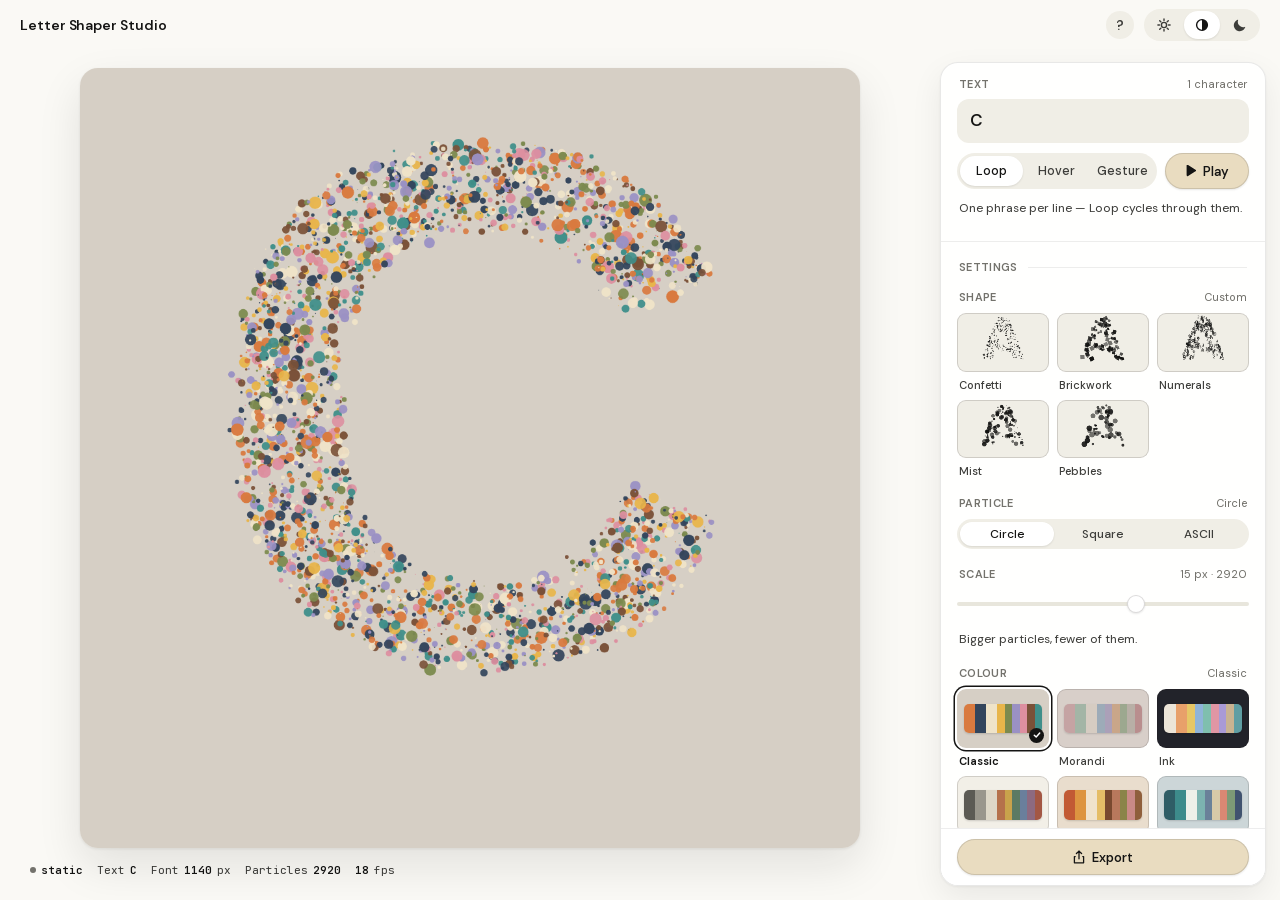
==== commit 857dd4c9: "Gesture owns the camera, and the primary fill stops shouting Three changes Yanice asked for, in one " ====
--- a/index.html
+++ b/index.html
@@ -43,14 +43,14 @@
     --text:#141413;
     --text-2:#3d3d3a;
     --text-3:#73726c;
-    /* the coral is a low-contrast hue: it carries fills, rings and
-       dots, never small text. --accent-text is the darkened rung
-       for the few places the accent has to be read as a word, and
-       labels on an accent fill take warm ink, not white (white on
-       #c96442 is 3.9:1 and would fail the contrast floor). */
-    --accent:#c96442;
+    /* The primary fill is the pale cream out of the Classic palette,
+       not a saturated coral. A hot fill was the loudest thing on a
+       page whose whole subject is muted, retro colour -- it read as
+       an alert, and it fought the canvas. Cream with near-black ink
+       is 14:1, and it is made of the same material as the work. */
+    --accent:#e9dcc0;
     --accent-ink:#141413;
-    --accent-text:#98492c;
+    --accent-edge:rgba(31,30,29,.14);
     --danger:#8a2424;
     /* selection is neutral ink, never the coral: a red ring on a
        colour swatch reads as an error, not as "this one is on" */
@@ -95,9 +95,9 @@
       --text:#faf9f5;
       --text-2:#c2c0b6;
       --text-3:#9c9a92;
-      --accent:#d97757;
+      --accent:#e5d8bd;
       --accent-ink:#141413;
-      --accent-text:#e08a6b;
+      --accent-edge:rgba(20,20,19,.28);
       --danger:#e86b6b;
       --select-ring:#ede9de;
       --shadow-card:0 1px 3px rgba(0,0,0,.28),0 12px 32px rgba(0,0,0,.34);
@@ -125,9 +125,9 @@
     --text:#faf9f5;
     --text-2:#c2c0b6;
     --text-3:#9c9a92;
-    --accent:#d97757;
+    --accent:#e5d8bd;
     --accent-ink:#141413;
-    --accent-text:#e08a6b;
+    --accent-edge:rgba(20,20,19,.28);
     --danger:#e86b6b;
     --select-ring:#ede9de;
     --shadow-card:0 1px 3px rgba(0,0,0,.28),0 12px 32px rgba(0,0,0,.34);
@@ -172,7 +172,7 @@
   svg{display:block;}
 
   :focus-visible{
-    outline:2px solid var(--accent);
+    outline:2px solid var(--select-ring);
     outline-offset:2px;
     border-radius:var(--r-sm);
   }
@@ -192,7 +192,7 @@
   @keyframes fade-in-kf{from{opacity:0}}
   @keyframes scale-in{from{opacity:0;transform:scale(.98)}}
   @keyframes pop-in{from{opacity:0;transform:scale(0)}}
-  @keyframes val-flash{from{color:var(--accent-text)}}
+  @keyframes val-flash{from{color:var(--text)}}
 
   .panel-pinned{animation:rise-in 270ms var(--ease-out-quint) backwards;}
   .panel-scroll .group{
@@ -217,7 +217,7 @@
   }
   @supports not ((backdrop-filter:blur(1px)) or (-webkit-backdrop-filter:blur(1px))){
     .panel,.modal-backdrop,.modal,.kbd-pop,.swatch-pop,
-    .cta-msg,.cam-chip{background:var(--panel-bg-solid);}
+    .cam-chip{background:var(--panel-bg-solid);}
   }
   .topbar h1{
     font-size:14px;font-weight:580;margin:0;letter-spacing:-.005em;
@@ -390,7 +390,7 @@
     background:transparent;
     border:1px dashed var(--text-3);color:var(--text-2);
   }
-  .look-save:hover{border-color:var(--accent);color:var(--accent-text);background:transparent;}
+  .look-save:hover{border-color:var(--text-3);color:var(--text);background:transparent;}
   .look-del{
     display:inline-flex;align-items:center;justify-content:center;
     width:14px;height:14px;margin-right:-4px;
@@ -570,7 +570,7 @@
     transition:border-color var(--dur-fast) var(--ease),color var(--dur-fast) var(--ease),transform var(--dur-tap) var(--ease);
   }
   .swatch-add::before{content:"";position:absolute;inset:-8px;border-radius:50%;}
-  .swatch-add:hover{border-color:var(--accent);color:var(--accent-text);}
+  .swatch-add:hover{border-color:var(--text-3);color:var(--text);}
   .swatch-add:active{transform:scale(.93);}
 
   /* swatch editor popover (fixed so overflow:hidden can't clip it) */
@@ -608,7 +608,7 @@
   .bg-swatch::before{content:"";position:absolute;inset:-8px;border-radius:50%;}
   .bg-swatch:hover{transform:scale(1.1);}
   .bg-swatch:active{transform:scale(.95);}
-  .bg-swatch.selected{box-shadow:0 0 0 2px var(--panel-bg-solid),0 0 0 4px var(--accent);}
+  .bg-swatch.selected{box-shadow:0 0 0 2px var(--panel-bg-solid),0 0 0 3.5px var(--select-ring);}
 
   .btn{
     border:0;border-radius:var(--r-pill);
@@ -618,8 +618,11 @@
     transition:transform var(--dur-tap) var(--ease),opacity var(--dur-fast) var(--ease),background var(--dur-fast) var(--ease);
   }
   .btn:active{transform:scale(.97);}
-  .btn-primary{background:var(--accent);color:var(--accent-ink);}
-  .btn-primary:hover{opacity:.9;}
+  .btn-primary{
+    background:var(--accent);color:var(--accent-ink);font-weight:560;
+    box-shadow:inset 0 0 0 1px var(--accent-edge),var(--shadow-ctrl);
+  }
+  .btn-primary:hover{background:color-mix(in srgb, var(--accent) 88%, var(--text));}
   .btn-ghost{background:var(--control-bg);color:var(--text);}
   .btn-ghost:hover{background:var(--control-bg-strong);}
   .btn.is-hidden{opacity:0;transform:scale(.96);pointer-events:none;}
@@ -674,7 +677,7 @@
     background:var(--text-3);
     transition:background var(--dur-fast) var(--ease);
   }
-  .statusbar .dot.playing{background:var(--accent);}
+  .statusbar .dot.playing{background:var(--text);}
 
   /* ---------- export modal ---------- */
   .modal-backdrop{
@@ -776,7 +779,6 @@
     .body{display:block;position:relative;padding:0;gap:0;}
     .canvas-wrap{height:100%;}
     .canvas-stage{padding:12px 12px calc(var(--sheet-peek,216px) + 12px);}
-    .canvas-cta{bottom:calc(var(--sheet-peek,216px) + 28px);}
     .statusbar{
       order:-1;
       border-top:0;border-bottom:1px solid var(--divider);
@@ -892,129 +894,41 @@
   }
   .sub-head:first-child{margin-top:2px;}
 
-  /* ---------- hand mode: canvas call to action ---------- */
-  /* A DOM overlay, never drawn into the canvas, so PNG and video
-     exports stay clean. It sits where the eye already is: the ask
-     for the camera belongs next to the thing it acts on. */
-  .canvas-cta{
-    position:absolute;left:50%;bottom:44px;transform:translateX(-50%);
-    display:flex;flex-direction:column;align-items:center;gap:12px;
-    max-width:min(440px,calc(100% - 32px));
-    pointer-events:none;z-index:4;
-    animation:cta-in 380ms var(--ease-out-quint) backwards;
-  }
-  @keyframes cta-in{from{opacity:0;transform:translate(-50%,10px);}}
-  .cta-msg{
-    margin:0;padding:7px 16px 8px;border-radius:var(--r-pill);
-    font-size:13px;line-height:1.45;text-align:center;color:var(--text-2);
-    background:color-mix(in srgb, var(--panel-bg-solid) 84%, transparent);
-    -webkit-backdrop-filter:blur(10px);backdrop-filter:blur(10px);
-    box-shadow:0 1px 2px rgba(0,0,0,.06);
-  }
-  .cta-msg.is-error{color:var(--danger);}
-  /* the one moment the interface is allowed to lead: it exists only
-     while the camera is off, and it has to be findable across the room */
-  .canvas-cta .btn{
-    pointer-events:auto;
-    min-height:44px;padding:11px 22px;
-    font-size:14.5px;font-weight:560;
-    gap:9px;
-    box-shadow:0 1px 3px rgba(20,20,19,.14),0 8px 20px rgba(20,20,19,.10);
-  }
-  .canvas-cta .btn svg{width:15px;height:14px;}
-  @media (prefers-reduced-motion: reduce){ .canvas-cta{animation:none;} }
-
-
-  /* ---------- hand mode: the gesture, shown rather than described ----------
-     A DOM overlay like .canvas-cta, so it never enters the canvas and
-     never reaches a PNG or WebM export. It runs once per camera
-     session: up when the camera goes live, out the moment a hand is
-     found. The dots are three colours lifted from the particle
-     palette, so the diagram is made of the same material as the work. */
-  .coach{
-    position:absolute;left:50%;bottom:40px;transform:translateX(-50%);
-    display:flex;align-items:stretch;gap:10px;
-    padding:12px;border-radius:var(--r-md);
-    background:color-mix(in srgb, var(--panel-bg-solid) 88%, transparent);
-    -webkit-backdrop-filter:blur(12px);backdrop-filter:blur(12px);
-    border:1px solid var(--panel-border);
-    box-shadow:0 1px 3px rgba(20,20,19,.10),0 12px 32px rgba(20,20,19,.10);
-    z-index:4;pointer-events:none;
-    opacity:0;transition:opacity var(--dur-med) var(--ease),transform var(--dur-med) var(--ease);
-  }
-  .coach.show{opacity:1;}
-  .coach[hidden]{display:none !important;}
-  .coach-step{
-    width:138px;display:flex;flex-direction:column;align-items:center;gap:8px;
-  }
-  .coach-step + .coach-step{
-    border-left:1px solid var(--divider);padding-left:12px;width:150px;
-  }
-  /* gesture on the left, what it does to the particles on the right --
-     cause and effect in reading order. Each panel's dot layout is its
-     identity: scattered, clumped, or settled into an arc. The motion
-     only nudges them, so the diagram reads frozen too. */
-  .coach-art{
-    display:flex;align-items:center;gap:4px;
-    height:44px;color:var(--text-2);
-  }
-  .coach-field{position:relative;width:74px;height:44px;flex:0 0 auto;}
-  .coach-dot{position:absolute;width:7px;height:7px;border-radius:50%;}
-  .coach-label{
-    font-size:11.5px;line-height:1.4;text-align:center;color:var(--text-2);
-  }
-  .coach-label b{display:block;color:var(--text);font-weight:560;}
-
-  @keyframes coach-drift{
-    0%,100%{transform:translate(0,0);}
-    50%    {transform:translate(var(--dx),var(--dy));}
-  }
-  @keyframes coach-hand{
-    0%,100%{transform:translateX(0);}
-    50%    {transform:translateX(5px);}
-  }
-  .coach.show .coach-dot{animation:coach-drift 3.4s var(--ease-out-quart) infinite;}
-  .coach.show .coach-step[data-step="grab"] .coach-hand{animation:coach-hand 3.4s var(--ease-out-quart) infinite;}
-  /* the blanket reduced-motion rule flattens every duration to ~0, so
-     the still has to carry the meaning on its own -- it does: the
-     layouts differ, the movement was only ever an accent */
-  @media (max-width:767px){
-    .coach{bottom:calc(var(--sheet-peek,216px) + 24px);padding:10px;gap:8px;}
-    .coach-step{width:118px;}
-    .coach-step + .coach-step{width:128px;padding-left:9px;}
-    .coach-field{width:62px;}
-    .coach-label{font-size:11px;}
-  }
-
-  /* ---------- hand mode: camera panel ---------- */
-  .cam-row{display:flex;align-items:center;gap:10px;margin-bottom:12px;}
-  .cam-row .btn{flex:0 0 auto;}
-  .cam-note{
-    flex:1;min-width:0;font-size:12px;color:var(--text-2);line-height:1.35;
-  }
-  .cam-note.is-error{color:var(--danger);}
-  /* Watching your own hand used to mean looking away from the work,
-     down into the panel. It floats over the canvas now, only while
-     Hand mode is on, and it is a DOM layer so exports stay clean. */
+  /* ---------- Gesture section ----------
+     The camera preview lives under the button that turns it on, in
+     the section named after it. It was a floating card over the
+     canvas, stacked with a prompt and a coach card -- three layers
+     saying one thing, over the work they were talking about. */
+  .cam-cta{width:100%;margin-bottom:10px;}
+  /* off, it is a slim placeholder rather than a big empty box; it
+     opens to the camera's own 4:3 the moment there is a picture */
   .cam-stage{
-    position:absolute;top:18px;left:50%;transform:translateX(-50%);
-    width:172px;aspect-ratio:4/3;z-index:4;
+    position:relative;width:100%;aspect-ratio:5/2;
+    transition:aspect-ratio var(--dur-layout) var(--ease-out-quint);
     border-radius:var(--r-md);overflow:hidden;
-    background:var(--panel-bg-solid);border:1px solid var(--panel-border);
-    box-shadow:0 1px 3px rgba(20,20,19,.14),0 10px 26px rgba(20,20,19,.12);
-    opacity:0;pointer-events:none;
+    background:var(--control-bg);
+    box-shadow:inset 0 0 0 1px var(--thumb-border);
+  }
+  .cam-stage[hidden]{display:none !important;}
+  .cam-stage canvas{
+    display:block;width:100%;height:100%;
+    border-radius:0;box-shadow:none;max-width:none;max-height:none;
+    cursor:crosshair;opacity:0;
     transition:opacity var(--dur-med) var(--ease);
   }
-  .cam-stage.live{opacity:1;pointer-events:auto;}
-  .cam-stage[hidden]{display:none !important;}
-  .cam-stage canvas{cursor:crosshair;}
-  .cam-stage canvas{display:block;width:100%;height:100%;}
+  .cam-stage.live{aspect-ratio:4/3;}
+  .cam-stage.live canvas{opacity:1;}
   .cam-empty{
     position:absolute;inset:0;display:grid;place-items:center;
-    padding:0 18px;text-align:center;line-height:1.5;
+    margin:0;padding:0 18px;text-align:center;line-height:1.5;
     font-size:12px;color:var(--text-3);
   }
   .cam-stage.live .cam-empty{display:none;}
+  .cam-note{
+    display:block;margin:9px 2px 0;
+    font-size:12px;color:var(--text-2);line-height:1.5;
+  }
+  .cam-note.is-error{color:var(--danger);}
   .cam-chip{
     position:absolute;left:8px;bottom:8px;
     display:inline-flex;align-items:center;gap:6px;
@@ -1030,8 +944,47 @@
     background:var(--text-3);
     transition:background var(--dur-fast) var(--ease);
   }
-  .cam-chip.is-push .dot,.cam-chip.is-grab .dot{background:var(--accent);}
+  .cam-chip.is-push .dot,.cam-chip.is-grab .dot{background:var(--text);}
   .cam-chip.is-push,.cam-chip.is-grab{color:var(--text);}
+
+  /* the gesture guide: three rows, always there. It used to appear
+     over the canvas once per camera session and then leave, which
+     meant the one explanation of the whole mode was the one thing
+     you could not look up again. Each row's dot layout is its
+     meaning -- scattered, clumped, settled -- so it reads still. */
+  .coach{display:flex;flex-direction:column;gap:2px;}
+  .coach-step{
+    display:flex;align-items:center;gap:10px;
+    padding:6px 2px;
+  }
+  .coach-step + .coach-step{border-top:1px solid var(--divider);}
+  .coach-art{
+    position:relative;flex:0 0 auto;
+    display:flex;align-items:center;gap:2px;
+    height:34px;color:var(--text-2);
+  }
+  .coach-field{position:relative;width:46px;height:30px;flex:0 0 auto;}
+  .coach-dot{position:absolute;width:6px;height:6px;border-radius:50%;}
+  .coach-label{
+    margin:0;flex:1;min-width:0;
+    font-size:11.5px;line-height:1.4;color:var(--text-2);
+  }
+  .coach-label b{display:block;color:var(--text);font-weight:600;}
+  @keyframes coach-drift{
+    0%,100%{transform:translate(0,0);}
+    50%    {transform:translate(var(--dx),var(--dy));}
+  }
+  .coach-dot{animation:coach-drift 3.4s var(--ease-out-quart) infinite;}
+
+  /* the two levels the panel actually has: a mode, and the design */
+  .sec-head-lg .t{font-size:12.5px;color:var(--text);letter-spacing:.02em;}
+  .sec-rule{
+    display:flex;align-items:center;gap:10px;
+    margin:4px 2px 16px;
+    font-size:11px;font-weight:600;letter-spacing:.03em;text-transform:uppercase;
+    color:var(--text-3);
+  }
+  .sec-rule::after{content:"";flex:1;height:1px;background:var(--divider);}
 </style>
 </head>
 <body>
@@ -1067,35 +1020,6 @@
     <main class="canvas-wrap">
       <div class="canvas-stage">
         <canvas id="c" width="1200" height="1200" aria-label="Particle text preview" role="img"></canvas>
-        <div class="cam-stage" id="camStage">
-          <canvas id="camCanvas" width="320" height="240" title="Click whatever you want tracked"></canvas>
-          <p class="cam-empty" id="camEmpty">Camera off</p>
-          <span class="cam-chip" id="camChip"><span class="dot"></span><b id="camChipLabel">Looking for a hand</b></span>
-        </div>
-        <div class="coach" id="coach" hidden aria-hidden="true">
-          <div class="coach-step" data-step="push">
-            <div class="coach-art"><svg class="coach-hand" width="28" height="28" viewBox="0 0 28 28" fill="none" stroke="currentColor" stroke-width="1.4" stroke-linecap="round" stroke-linejoin="round" aria-hidden="true"><path d="M10 14.5V6.2a1.35 1.35 0 0 1 2.7 0v6.6"/><path d="M12.7 12.8V5a1.35 1.35 0 0 1 2.7 0v7.8"/><path d="M15.4 12.8V6a1.35 1.35 0 0 1 2.7 0v7.4"/><path d="M18.1 13.4V8.4a1.35 1.35 0 0 1 2.7 0v6.9c0 4.3-2.9 7.2-7 7.2-3.8 0-6.5-2.5-6.5-5.9v-4.4"/><path d="M10 14.5 7.7 12a1.35 1.35 0 0 0-2 1.8"/></svg><span class="coach-field"><span class="coach-dot" style="background:#d97a3f;left:28px;top:3px;--dx:6px;--dy:-5px;animation-delay:0ms"></span><span class="coach-dot" style="background:#33455c;left:52px;top:13px;--dx:8px;--dy:2px;animation-delay:140ms"></span><span class="coach-dot" style="background:#3f8f8a;left:30px;top:32px;--dx:5px;--dy:6px;animation-delay:280ms"></span><span class="coach-dot" style="background:#e8b54a;left:58px;top:30px;--dx:7px;--dy:3px;animation-delay:420ms"></span></span></div>
-            <p class="coach-label"><b>Open palm</b>pushes them apart</p>
-          </div>
-          <div class="coach-step" data-step="grab">
-            <div class="coach-art"><svg class="coach-hand" width="28" height="28" viewBox="0 0 28 28" fill="none" stroke="currentColor" stroke-width="1.4" stroke-linecap="round" stroke-linejoin="round" aria-hidden="true"><path d="M7.6 13.6v3c0 3.5 3 6 6.8 6s6.6-2.8 6.6-6.3v-3.6a1.3 1.3 0 0 0-2.6 0"/><path d="M18.4 12.7v-1.4a1.3 1.3 0 0 0-2.6 0v1.4"/><path d="M15.8 12.7v-1.5a1.3 1.3 0 0 0-2.6 0v1.5"/><path d="M13.2 12.7v-1.2a1.3 1.3 0 0 0-2.6 0v2.6"/><path d="M10.6 14.1 8.5 12.3a1.3 1.3 0 0 0-1.8 1.9"/><path d="M11.3 16.1h5.6"/></svg><span class="coach-field"><span class="coach-dot" style="background:#d97a3f;left:10px;top:12px;--dx:5px;--dy:1px;animation-delay:0ms"></span><span class="coach-dot" style="background:#33455c;left:19px;top:17px;--dx:5px;--dy:0px;animation-delay:90ms"></span><span class="coach-dot" style="background:#3f8f8a;left:11px;top:24px;--dx:4px;--dy:1px;animation-delay:180ms"></span><span class="coach-dot" style="background:#e8b54a;left:20px;top:26px;--dx:5px;--dy:-1px;animation-delay:270ms"></span></span></div>
-            <p class="coach-label"><b>Fist</b>gathers and drags</p>
-          </div>
-          <div class="coach-step" data-step="settle">
-            <div class="coach-art"><svg class="coach-hand" width="28" height="28" viewBox="0 0 28 28" fill="none" stroke="currentColor" stroke-width="1.4" stroke-linecap="round" stroke-linejoin="round" aria-hidden="true"><path d="M10.2 13.8V7.4a1.35 1.35 0 0 1 2.7 0v5.4"/><path d="M12.9 12.8V6.6a1.35 1.35 0 0 1 2.7 0v6.2"/><path d="M15.6 12.8V7.6a1.35 1.35 0 0 1 2.7 0v7c0 4-2.8 6.8-6.7 6.8-3.6 0-6.2-2.3-6.2-5.5v-3.6"/><path d="M10.2 13.8 8.1 11.9a1.35 1.35 0 0 0-1.9 1.9"/></svg><span class="coach-field"><span class="coach-dot" style="background:#d97a3f;left:30px;top:5px;--dx:1px;--dy:-2px;animation-delay:0ms"></span><span class="coach-dot" style="background:#33455c;left:41px;top:13px;--dx:2px;--dy:1px;animation-delay:160ms"></span><span class="coach-dot" style="background:#3f8f8a;left:44px;top:25px;--dx:-1px;--dy:2px;animation-delay:320ms"></span><span class="coach-dot" style="background:#e8b54a;left:36px;top:34px;--dx:-2px;--dy:-1px;animation-delay:480ms"></span></span></div>
-            <p class="coach-label"><b>Let go</b>they fall back in</p>
-          </div>
-        </div>
-        <div class="canvas-cta" id="canvasCta" hidden>
-          <p class="cta-msg" id="ctaMsg">Shape the letter with your hand</p>
-          <button type="button" class="btn btn-primary btn-compact" id="ctaBtn">
-            <svg width="13" height="12" viewBox="0 0 13 12" fill="none" stroke="currentColor" stroke-width="1.3" stroke-linecap="round" stroke-linejoin="round" aria-hidden="true">
-              <rect x="0.9" y="2.6" width="8" height="7.2" rx="1.6"/>
-              <path d="M8.9 6.1 12.1 4v5l-3.2-2.1z"/>
-            </svg>
-            <span id="ctaBtnLabel">Turn on camera</span>
-          </button>
-        </div>
       </div>
       <div class="statusbar">
         <span class="cell"><span class="dot" id="stateDot"></span><b id="stateLabel">static</b></span>
@@ -1124,7 +1048,7 @@
           <div class="seg" id="modeSeg" role="group" aria-label="Interaction mode">
             <button type="button" data-mode="loop" class="active">Loop</button>
             <button type="button" data-mode="hover">Hover</button>
-            <button type="button" data-mode="hand">Hand</button>
+            <button type="button" data-mode="hand">Gesture</button>
           </div>
           <button class="btn btn-primary btn-compact" id="playBtn" aria-pressed="false" title="Play (Space)" style="min-width:84px">
             <span class="icon-swap" aria-hidden="true">
@@ -1144,72 +1068,95 @@
             <p class="hint" style="margin-top:0">Hover the canvas to gather the text; move away to scatter. On touch, press and hold.</p>
           </div>
         </div>
-        <div class="collapse collapsed" id="handHintWrap">
-          <div class="collapse-inner">
-            <p class="hint" style="margin-top:0">Turn the camera on and shape the letter with your hand.</p>
+      </div>
+
+      <div class="panel-scroll" id="panelScroll">
+
+        <!-- Gesture. Not a drawer: in Gesture mode this IS the mode, so
+             it is open, and the camera preview sits directly under the
+             button that turns it on rather than as one more floating
+             layer over the canvas. -->
+        <section class="sec" id="gestureSec" hidden>
+          <div class="sec-head sec-head-lg">
+            <span class="t">Gesture</span>
+            <span class="m" id="camMeta">Camera off</span>
           </div>
-        </div>
-      </div>
-
-      <div class="panel-scroll" id="panelScroll">
-
-        <section class="group" style="--i:1" data-group="hand" id="handGroup" hidden>
-          <button type="button" class="group-head" aria-expanded="true" aria-controls="handBody">
-            <svg class="chev" width="9" height="9" viewBox="0 0 10 10" fill="none" stroke="currentColor" stroke-width="1.8" stroke-linecap="round" stroke-linejoin="round" aria-hidden="true"><path d="M3.5 1.5 7 5 3.5 8.5"/></svg>
-            <span>Hand</span>
+          <button type="button" class="btn btn-primary cam-cta" id="camBtn" aria-pressed="false">
+            <svg width="15" height="14" viewBox="0 0 13 12" fill="none" stroke="currentColor" stroke-width="1.3" stroke-linecap="round" stroke-linejoin="round" aria-hidden="true">
+              <rect x="0.9" y="2.6" width="8" height="7.2" rx="1.6"/>
+              <path d="M8.9 6.1 12.1 4v5l-3.2-2.1z"/>
+            </svg>
+            <span id="camBtnLabel">Turn on camera</span>
           </button>
-          <div class="collapse" id="handBody">
-            <div class="collapse-inner">
-              <div class="group-body">
-                <div class="cam-row">
-                  <button type="button" class="btn btn-ghost btn-compact" id="camBtn" aria-pressed="false">
-                    <svg width="13" height="12" viewBox="0 0 13 12" fill="none" stroke="currentColor" stroke-width="1.3" stroke-linecap="round" stroke-linejoin="round" aria-hidden="true">
-                      <rect x="0.9" y="2.6" width="8" height="7.2" rx="1.6"/>
-                      <path d="M8.9 6.1 12.1 4v5l-3.2-2.1z"/>
-                    </svg>
-                    <span id="camBtnLabel">Turn on camera</span>
-                  </button>
-                  <span class="cam-note" id="camNote" role="status">Video stays in this browser tab.</span>
-                </div>
-                <div class="seg seg-small" id="handEffectSeg" role="group" aria-label="Hand effect">
-                  <button type="button" data-effect="scatter" class="active">Scatter</button>
-                  <button type="button" data-effect="reveal">Reveal</button>
-                  <button type="button" data-effect="magnet">Magnet</button>
-                </div>
-                <p class="hint" id="effectHint">An open palm blows the letter apart and it stays apart; a fist gathers it back.</p>
-                <div class="ctl" style="margin-top:12px">
-                  <div class="ctl-head"><label for="handStrength">Strength</label><span class="val" id="handStrengthVal">0.50</span></div>
-                  <input type="range" id="handStrength" min="0" max="1" step="0.02" value="0.5">
-                </div>
-                <p class="hint">Skin tone plus movement, read from a small copy of the frame. Nothing leaves the tab. If it picks the wrong thing, click the right one in the preview.</p>
-              </div>
+          <div class="cam-stage" id="camStage">
+            <canvas id="camCanvas" width="320" height="240" title="Click whatever you want tracked"></canvas>
+            <p class="cam-empty" id="camEmpty">Your camera appears here</p>
+            <span class="cam-chip" id="camChip"><span class="dot"></span><b id="camChipLabel">Looking for a hand</b></span>
+          </div>
+          <p class="cam-note" id="camNote" role="status">Video stays in this tab — nothing is uploaded, no frame is stored.</p>
+
+          <div class="sub-head">What your hand does</div>
+          <div class="coach" id="coach">
+            <div class="coach-step" data-step="push">
+              <span class="coach-art"><svg class="coach-hand" width="24" height="24" viewBox="0 0 28 28" fill="none" stroke="currentColor" stroke-width="1.4" stroke-linecap="round" stroke-linejoin="round" aria-hidden="true"><path d="M10 14.5V6.2a1.35 1.35 0 0 1 2.7 0v6.6"/><path d="M12.7 12.8V5a1.35 1.35 0 0 1 2.7 0v7.8"/><path d="M15.4 12.8V6a1.35 1.35 0 0 1 2.7 0v7.4"/><path d="M18.1 13.4V8.4a1.35 1.35 0 0 1 2.7 0v6.9c0 4.3-2.9 7.2-7 7.2-3.8 0-6.5-2.5-6.5-5.9v-4.4"/><path d="M10 14.5 7.7 12a1.35 1.35 0 0 0-2 1.8"/></svg><span class="coach-field"><span class="coach-dot" style="background:#d97a3f;left:2px;top:2px;--dx:-3px;--dy:-3px;animation-delay:0ms"></span><span class="coach-dot" style="background:#33455c;left:38px;top:4px;--dx:4px;--dy:-3px;animation-delay:140ms"></span><span class="coach-dot" style="background:#3f8f8a;left:3px;top:22px;--dx:-3px;--dy:3px;animation-delay:280ms"></span><span class="coach-dot" style="background:#e8b54a;left:39px;top:21px;--dx:4px;--dy:3px;animation-delay:420ms"></span></span></span>
+              <p class="coach-label"><b>Open palm</b>pushes them apart, and they stay apart</p>
+            </div>
+            <div class="coach-step" data-step="grab">
+              <span class="coach-art"><svg class="coach-hand" width="24" height="24" viewBox="0 0 28 28" fill="none" stroke="currentColor" stroke-width="1.4" stroke-linecap="round" stroke-linejoin="round" aria-hidden="true"><path d="M7.6 13.6v3c0 3.5 3 6 6.8 6s6.6-2.8 6.6-6.3v-3.6a1.3 1.3 0 0 0-2.6 0"/><path d="M18.4 12.7v-1.4a1.3 1.3 0 0 0-2.6 0v1.4"/><path d="M15.8 12.7v-1.5a1.3 1.3 0 0 0-2.6 0v1.5"/><path d="M13.2 12.7v-1.2a1.3 1.3 0 0 0-2.6 0v2.6"/><path d="M10.6 14.1 8.5 12.3a1.3 1.3 0 0 0-1.8 1.9"/><path d="M11.3 16.1h5.6"/></svg><span class="coach-field"><span class="coach-dot" style="background:#d97a3f;left:17px;top:9px;--dx:2px;--dy:1px;animation-delay:0ms"></span><span class="coach-dot" style="background:#33455c;left:25px;top:11px;--dx:2px;--dy:-1px;animation-delay:90ms"></span><span class="coach-dot" style="background:#3f8f8a;left:18px;top:17px;--dx:1px;--dy:2px;animation-delay:180ms"></span><span class="coach-dot" style="background:#e8b54a;left:26px;top:18px;--dx:2px;--dy:0px;animation-delay:270ms"></span></span></span>
+              <p class="coach-label"><b>Fist</b>gathers them and drags them with you</p>
+            </div>
+            <div class="coach-step" data-step="settle">
+              <span class="coach-art"><svg class="coach-hand" width="24" height="24" viewBox="0 0 28 28" fill="none" stroke="currentColor" stroke-width="1.4" stroke-linecap="round" stroke-linejoin="round" aria-hidden="true"><path d="M10.2 13.8V7.4a1.35 1.35 0 0 1 2.7 0v5.4"/><path d="M12.9 12.8V6.6a1.35 1.35 0 0 1 2.7 0v6.2"/><path d="M15.6 12.8V7.6a1.35 1.35 0 0 1 2.7 0v7c0 4-2.8 6.8-6.7 6.8-3.6 0-6.2-2.3-6.2-5.5v-3.6"/><path d="M10.2 13.8 8.1 11.9a1.35 1.35 0 0 0-1.9 1.9"/></svg><span class="coach-field"><span class="coach-dot" style="background:#d97a3f;left:8px;top:6px;--dx:1px;--dy:-1px;animation-delay:0ms"></span><span class="coach-dot" style="background:#33455c;left:18px;top:10px;--dx:1px;--dy:1px;animation-delay:160ms"></span><span class="coach-dot" style="background:#3f8f8a;left:26px;top:15px;--dx:-1px;--dy:1px;animation-delay:320ms"></span><span class="coach-dot" style="background:#e8b54a;left:32px;top:22px;--dx:-1px;--dy:-1px;animation-delay:480ms"></span></span></span>
+              <p class="coach-label"><b>Hand out of frame</b>they fall back into the letter</p>
             </div>
           </div>
+
+          <div class="sub-head">Effect</div>
+          <div class="seg seg-small" id="handEffectSeg" role="group" aria-label="Gesture effect">
+            <button type="button" data-effect="scatter" class="active">Scatter</button>
+            <button type="button" data-effect="reveal">Reveal</button>
+            <button type="button" data-effect="magnet">Magnet</button>
+          </div>
+          <p class="hint" id="effectHint">An open palm blows the letter apart and it stays apart; a fist gathers it back.</p>
+          <div class="ctl" style="margin-top:14px">
+            <div class="ctl-head"><label for="handStrength">Strength</label><span class="val" id="handStrengthVal">0.50</span></div>
+            <input type="range" id="handStrength" min="0" max="1" step="0.02" value="0.5">
+          </div>
+          <p class="hint">Tracking is skin tone plus movement. If it locks onto the wrong thing, click the right one in the preview.</p>
         </section>
 
-        <!-- Shape: what the particles are. Colour lives one section down;
-             the two used to be indistinguishable rows of pills. -->
+        <!-- Everything below is the design itself, whatever mode is on. -->
+        <div class="sec-rule"><span>Settings</span></div>
+
         <section class="sec" id="shapeSec">
           <div class="sec-head">
             <span class="t">Shape</span>
             <span class="m" id="shapeMeta">Circle</span>
           </div>
           <div class="gal" id="looksRow" aria-label="Shape presets"></div>
-          <div class="sub-head">Particle</div>
+        </section>
+
+        <section class="sec" id="particleSec">
+          <div class="sec-head">
+            <span class="t">Particle</span>
+            <span class="m" id="particleMeta">Circle</span>
+          </div>
           <div class="seg seg-small" id="shapeSeg" role="group" aria-label="Particle shape">
             <button type="button" data-shape="circle" class="active">Circle</button>
             <button type="button" data-shape="square">Square</button>
             <button type="button" data-shape="ascii">ASCII</button>
           </div>
-          <div class="ctl" style="margin-top:14px">
-            <div class="ctl-head"><label for="scale">Scale</label><span class="val" id="scaleVal">15 px · 2920</span></div>
-            <input type="range" id="scale" min="0" max="1" step="0.01" value="0.5">
+        </section>
+
+        <section class="sec" id="scaleSec">
+          <div class="sec-head">
+            <span class="t">Scale</span>
+            <span class="m" id="scaleVal">15 px · 2920</span>
           </div>
+          <input type="range" id="scale" min="0" max="1" step="0.01" value="0.5" aria-label="Scale">
           <p class="hint">Bigger particles, fewer of them.</p>
         </section>
 
-        <!-- Colour: nothing but colour. Editing the current palette sits
-             directly under the gallery it belongs to. -->
         <section class="sec" id="colourSec">
           <div class="sec-head">
             <span class="t">Colour</span>
@@ -3183,8 +3130,8 @@
     g.globalAlpha = 1;
   }
 
-  function shapeMetaText(){
-    if(S.look) return S.look;
+  function shapeMetaText(){ return S.look || "Custom"; }
+  function particleMetaText(){
     return S.shape === "ascii" ? "ASCII" : (S.shape === "square" ? "Square" : "Circle");
   }
   function renderLooks(){
@@ -3242,6 +3189,8 @@
   function syncMeta(){
     var a = document.getElementById("shapeMeta");
     if(a) a.textContent = shapeMetaText();
+    var pm = document.getElementById("particleMeta");
+    if(pm) pm.textContent = particleMetaText();
     var b = document.getElementById("paletteMeta");
     if(b) b.textContent = paletteMetaText();
   }
@@ -3258,7 +3207,6 @@
   var pauseIcon = document.getElementById("pauseIcon");
   var reseedBtn = document.getElementById("reseedBtn");
   var hoverHintWrap = document.getElementById("hoverHintWrap");
-  var handHintWrap = document.getElementById("handHintWrap");
   var seqHint = document.getElementById("seqHint");
   var tempoRow = document.getElementById("tempoRow");
   var spreadRow = document.getElementById("spreadRow");
@@ -3320,7 +3268,6 @@
     var hover = S.mode === "hover";
     var hand = S.mode === "hand";
     hoverHintWrap.classList.toggle("collapsed", !hover);
-    handHintWrap.classList.toggle("collapsed", !hand);
     /* the loop timeline only means something in Loop */
     seqHint.classList.toggle("collapsed", hover || hand);
     tempoRow.classList.toggle("collapsed", hover || hand);
@@ -3332,6 +3279,8 @@
     if(!hand) stopCamera();
     else syncCamUI();
     if(hand && wasHidden) requestAnimationFrame(function(){ syncAllSegs(true); });
+    /* the sheet's first detent depends on which mode is showing */
+    requestAnimationFrame(function(){ refreshDetents(); applyDetent(true); });
   }
   modeSeg.addEventListener("click", function(e){
     var btn = e.target.closest("button[data-mode]");
@@ -3379,7 +3328,7 @@
      The tracker only ever runs while the user has asked for it, and
      its output is pushed straight into the engine's hand field.
   ============================================================ */
-  var handGroup = document.getElementById("handGroup");
+  var handGroup = document.getElementById("gestureSec");
   var camBtn = document.getElementById("camBtn");
   var camNote = document.getElementById("camNote");
   var camStage = document.getElementById("camStage");
@@ -3396,11 +3345,7 @@
   var camEmpty = document.getElementById("camEmpty");
   var handEffectSeg = document.getElementById("handEffectSeg");
   var effectHint = document.getElementById("effectHint");
-  var canvasCta = document.getElementById("canvasCta");
-  var ctaMsg = document.getElementById("ctaMsg");
-  var ctaBtn = document.getElementById("ctaBtn");
-  var ctaBtnLabel = document.getElementById("ctaBtnLabel");
-  var coach = document.getElementById("coach");
+  var camMeta = document.getElementById("camMeta");
   var camCtx = camCanvas.getContext("2d");
   var tracker = null;
   /* off | asking | live | error drives the panel row, the preview
@@ -3421,35 +3366,20 @@
     var live = camState === "live", asking = camState === "asking";
     camBtn.disabled = asking;
     camBtn.setAttribute("aria-pressed", live ? "true" : "false");
-    camBtnLabel.textContent = live ? "Turn off camera" : asking ? "Waiting…" : "Turn on camera";
+    camBtnLabel.textContent = live ? "Turn off camera"
+      : asking ? "Waiting for permission…"
+      : camState === "error" ? "Try again"
+      : "Turn on camera";
     camStage.classList.toggle("live", live);
-    camEmpty.textContent = asking ? "Waiting for permission…" : "Camera off";
+    camEmpty.textContent = asking ? "Waiting for permission…" : "Your camera appears here";
+    /* one status line, in the section that owns the camera. The canvas
+       used to carry a prompt, a coach card and a floating preview at
+       once -- three layers over the work to say one thing. */
     camNote.textContent = camState === "error" ? camMsg
       : asking ? "Allow the camera in your browser's prompt."
-      : "Video stays in this browser tab.";
+      : "Video stays in this tab \u2014 nothing is uploaded, no frame is stored.";
     camNote.classList.toggle("is-error", camState === "error");
-
-    /* the gesture demo runs once per camera session: it comes up with
-       the camera and leaves as soon as a hand is actually found */
-    camStage.hidden = S.mode !== "hand";
-    var showCoach = S.mode === "hand" && live && !sawHand;
-    if(showCoach && coach.hidden){
-      coach.hidden = false;
-      requestAnimationFrame(function(){ coach.classList.add("show"); });
-    } else if(!showCoach && !coach.hidden){
-      coach.classList.remove("show");
-      coach.hidden = true;
-    }
-
-    var showCta = S.mode === "hand" && !live;
-    if(canvasCta.hidden !== !showCta) canvasCta.hidden = !showCta;
-    if(showCta){
-      ctaMsg.textContent = camState === "error" ? camMsg : "Shape the letter with your hand";
-      ctaMsg.classList.toggle("is-error", camState === "error");
-      ctaBtnLabel.textContent = asking ? "Waiting for permission…"
-        : camState === "error" ? "Try again" : "Turn on camera";
-      ctaBtn.disabled = asking;
-    }
+    camMeta.textContent = live ? "Live" : asking ? "Asking…" : camState === "error" ? "Blocked" : "Camera off";
   }
   function startCamera(){
     if(camState === "asking" || camState === "live") return;
@@ -3490,7 +3420,6 @@
     if(camState === "live") stopCamera();
     else startCamera();
   });
-  ctaBtn.addEventListener("click", startCamera);
   var EFFECT_HINT = {
     scatter: "An open palm blows the letter apart and it stays apart; a fist gathers it back.",
     reveal:  "The letter is scattered until your hand passes over it, then it fades back.",
@@ -3582,6 +3511,7 @@
     S.shape = btn.getAttribute("data-shape");
     syncShapeRows();
     clearLook();
+    syncMeta();
     pushLive();
     commit();
   });
@@ -3668,6 +3598,15 @@
     var need = pinned.getBoundingClientRect().height +
                (foot ? foot.getBoundingClientRect().height : 0) +
                (grip ? grip.getBoundingClientRect().height : 0) + 14;
+    /* in Gesture mode the camera button is the whole point of the
+       screen, and the canvas no longer carries a prompt -- so the
+       first detent has to reach it without a drag */
+    var gs = document.getElementById("gestureSec");
+    if(gs && !gs.hidden){
+      var top = gs.getBoundingClientRect().top;
+      var cb = document.getElementById("camBtn").getBoundingClientRect();
+      need += (cb.bottom - top) + 18;
+    }
     var frac = need / window.innerHeight;
     return Math.max(0.22, Math.min(0.7, frac));
   }
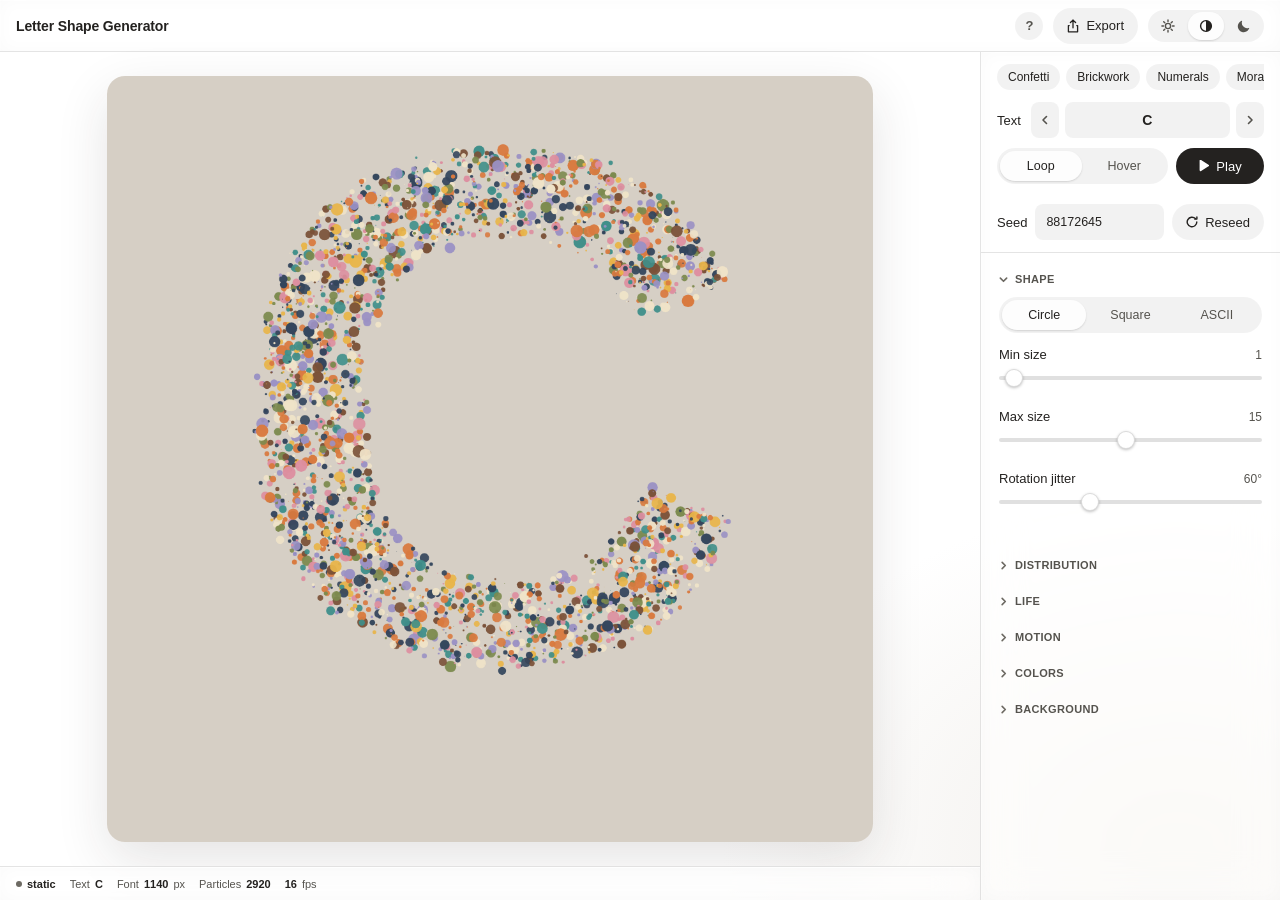
==== commit 0f305c96: "feat: apply Pearl Flowglass system" ====
--- a/index.html
+++ b/index.html
@@ -3,30 +3,8 @@
 <head>
 <meta charset="utf-8" />
 <meta name="viewport" content="width=device-width,initial-scale=1" />
-<title>Letter Shaper Studio</title>
+<title>Letter Shape Generator</title>
 <style>
-  /* ============================================================
-     Type. Claude's own faces (Styrene, Tiempos) are licensed and
-     cannot ship, so the UI runs on the closest open stand-ins:
-     DM Sans for chrome, and JetBrains Mono -- which is the mono
-     Claude itself uses, and is OFL -- for every readout that is a
-     number. Both are latin-subset variable woff2 embedded here as
-     data URIs, so the file still opens with no network at all.
-  ============================================================ */
-  @font-face{
-    font-family:"LS Sans";
-    font-style:normal;
-    font-weight:100 1000;
-    font-display:swap;
-    src:url([data-uri]) format("woff2");
-  }
-  @font-face{
-    font-family:"LS Mono";
-    font-style:normal;
-    font-weight:100 800;
-    font-display:swap;
-    src:url([data-uri]) format("woff2");
-  }
   /* ============================================================
      Theme tokens. Light is the base on :root; dark is defined
      twice: once behind prefers-color-scheme for the "auto" state
@@ -34,116 +12,102 @@
      manual [data-theme="dark"] attribute.
   ============================================================ */
   :root{
-    /* Claude's surface ramp: page, raised, recessed, pressed.
-       Depth comes from stepping through these, not from shadow. */
-    --bg:#faf9f5;
-    --panel-bg:rgba(255,255,255,.88);
-    --panel-bg-solid:#ffffff;
-    --panel-border:rgba(31,30,29,.10);
-    --text:#141413;
-    --text-2:#3d3d3a;
-    --text-3:#73726c;
-    /* The primary fill is the pale cream out of the Classic palette,
-       not a saturated coral. A hot fill was the loudest thing on a
-       page whose whole subject is muted, retro colour -- it read as
-       an alert, and it fought the canvas. Cream with near-black ink
-       is 14:1, and it is made of the same material as the work. */
-    --accent:#e9dcc0;
-    --accent-ink:#141413;
-    --accent-edge:rgba(31,30,29,.14);
-    --danger:#8a2424;
-    /* selection is neutral ink, never the coral: a red ring on a
-       colour swatch reads as an error, not as "this one is on" */
-    --select-ring:#141413;
-    --shadow-card:0 1px 3px rgba(20,20,19,.06),0 12px 32px rgba(20,20,19,.07);
-    --divider:rgba(31,30,29,.08);
-    --track:#e8e6dc;
-    --control-bg:#f0eee6;
-    --control-bg-strong:#e8e6dc;
+    --bg:var(--yy-ground,#f5f5f7);
+    --panel-bg:var(--yy-pane,rgba(255,255,255,.72));
+    --panel-bg-solid:var(--yy-pane-strong,#ffffff);
+    --panel-border:var(--yy-glass-border,rgba(0,0,0,.08));
+    --text:var(--yy-ink,#1d1d1f);
+    --text-2:var(--yy-ink-muted,#6e6e73);
+    --text-3:var(--yy-ink-quiet,#98989d);
+    --accent:var(--yy-ink,#0071e3);
+    --accent-ink:var(--yy-ground,#ffffff);
+    --divider:var(--yy-glass-border,rgba(0,0,0,.08));
+    --track:rgba(0,0,0,.12);
+    --control-bg:rgba(0,0,0,.05);
+    --control-bg-strong:rgba(0,0,0,.08);
     --thumb-bg:#ffffff;
-    --thumb-border:rgba(31,30,29,.16);
-    --scrim:rgba(20,20,19,.30);
-    /* one hairline, no glass: surfaces separate by fill */
-    --glass-edge:inset 0 1px 0 rgba(255,255,255,.5);
-    --r-lg:18px;
-    --r-md:12px;
+    --thumb-border:rgba(0,0,0,.14);
+    --scrim:rgba(0,0,0,.32);
+    /* layered glass: crisp top highlight, faint side highlight,
+       whisper of inner shadow. Restrained, not decorative. */
+    --glass-edge:
+      inset 0 1px 0 rgba(255,255,255,.65),
+      inset 1px 0 0 rgba(255,255,255,.25),
+      inset 0 0 18px rgba(0,0,0,.022);
+    --r-lg:var(--yy-radius-panel,18px);
+    --r-md:var(--yy-radius-control,12px);
     --r-sm:8px;
-    --r-pill:999px;
-    --shadow-panel:0 1px 3px rgba(20,20,19,.06);
-    --shadow-ctrl:0 1px 2px rgba(20,20,19,.10);
-    --shadow-modal:0 1px 3px rgba(20,20,19,.08),0 24px 64px rgba(20,20,19,.18);
-    --shadow-sheet:0 -8px 32px rgba(20,20,19,.12);
-    --shadow-canvas:0 1px 3px rgba(20,20,19,.08),0 18px 44px rgba(20,20,19,.10);
+    --r-pill:var(--yy-radius-pill,999px);
+    --shadow-panel:var(--yy-shadow-pane,0 1px 1px rgba(0,0,0,.03),0 12px 32px rgba(0,0,0,.08));
+    --shadow-ctrl:0 1px 2px rgba(0,0,0,.14);
+    --shadow-modal:0 2px 8px rgba(0,0,0,.08),0 24px 64px rgba(0,0,0,.22);
+    --shadow-sheet:0 -8px 32px rgba(0,0,0,.14);
     /* motion tokens: 100ms tap feedback, 150ms hover shifts,
        240ms state changes, 300-500ms layout. Exits run ~75%. */
     --dur-tap:100ms;
-    --dur-fast:150ms;
-    --dur-med:240ms;
-    --dur-layout:300ms;
+    --dur-fast:var(--yy-duration-quick,150ms);
+    --dur-med:var(--yy-duration-fast,240ms);
+    --dur-layout:var(--yy-duration-medium,300ms);
     --ease-out-quart:cubic-bezier(0.25,1,0.5,1);
-    --ease-out-quint:cubic-bezier(0.22,1,0.36,1);
+    --ease-out-quint:var(--yy-ease-out,cubic-bezier(0.22,1,0.36,1));
     --ease-out-expo:cubic-bezier(0.16,1,0.3,1);
     --ease:var(--ease-out-quart);
     color-scheme:light;
   }
   @media (prefers-color-scheme: dark){
     :root:not([data-theme="light"]){
-      --bg:#262624;
-      --panel-bg:rgba(48,48,46,.88);
-      --panel-bg-solid:#30302e;
-      --panel-border:rgba(222,220,209,.13);
-      --text:#faf9f5;
-      --text-2:#c2c0b6;
-      --text-3:#9c9a92;
-      --accent:#e5d8bd;
-      --accent-ink:#141413;
-      --accent-edge:rgba(20,20,19,.28);
-      --danger:#e86b6b;
-      --select-ring:#ede9de;
-      --shadow-card:0 1px 3px rgba(0,0,0,.28),0 12px 32px rgba(0,0,0,.34);
-      --divider:rgba(222,220,209,.10);
-      --track:#1f1e1d;
-      --control-bg:#1f1e1d;
-      --control-bg-strong:#141413;
-      --thumb-bg:#faf9f5;
-      --thumb-border:rgba(20,20,19,.4);
-      --scrim:rgba(15,15,14,.6);
-      --glass-edge:inset 0 1px 0 rgba(255,255,255,.05);
-      --shadow-panel:0 1px 3px rgba(0,0,0,.34);
-      --shadow-ctrl:0 1px 2px rgba(0,0,0,.42);
-      --shadow-modal:0 1px 3px rgba(0,0,0,.4),0 24px 64px rgba(0,0,0,.55);
+      --bg:#1d1d1f;
+      --panel-bg:rgba(34,34,36,.68);
+      --panel-bg-solid:#2c2c2e;
+      --panel-border:rgba(255,255,255,.10);
+      --text:#f5f5f7;
+      --text-2:#a1a1a6;
+      --text-3:#7c7c80;
+      --accent:#0a84ff;
+      --accent-ink:#ffffff;
+      --divider:rgba(255,255,255,.10);
+      --track:rgba(255,255,255,.16);
+      --control-bg:rgba(255,255,255,.07);
+      --control-bg-strong:rgba(255,255,255,.12);
+      --thumb-bg:#d9d9de;
+      --thumb-border:rgba(0,0,0,.3);
+      --scrim:rgba(0,0,0,.55);
+      --glass-edge:
+        inset 0 1px 0 rgba(255,255,255,.09),
+        inset 1px 0 0 rgba(255,255,255,.04),
+        inset 0 0 18px rgba(0,0,0,.28);
+      --shadow-panel:0 1px 1px rgba(0,0,0,.3),0 20px 44px rgba(0,0,0,.5);
+      --shadow-ctrl:0 1px 2px rgba(0,0,0,.4);
+      --shadow-modal:0 2px 8px rgba(0,0,0,.4),0 24px 64px rgba(0,0,0,.6);
       --shadow-sheet:0 -8px 32px rgba(0,0,0,.5);
-      --shadow-canvas:0 1px 3px rgba(0,0,0,.4),0 18px 44px rgba(0,0,0,.45);
       color-scheme:dark;
     }
   }
   :root[data-theme="dark"]{
-    --bg:#262624;
-    --panel-bg:rgba(48,48,46,.88);
-    --panel-bg-solid:#30302e;
-    --panel-border:rgba(222,220,209,.13);
-    --text:#faf9f5;
-    --text-2:#c2c0b6;
-    --text-3:#9c9a92;
-    --accent:#e5d8bd;
-    --accent-ink:#141413;
-    --accent-edge:rgba(20,20,19,.28);
-    --danger:#e86b6b;
-    --select-ring:#ede9de;
-    --shadow-card:0 1px 3px rgba(0,0,0,.28),0 12px 32px rgba(0,0,0,.34);
-    --divider:rgba(222,220,209,.10);
-    --track:#1f1e1d;
-    --control-bg:#1f1e1d;
-    --control-bg-strong:#141413;
-    --thumb-bg:#faf9f5;
-    --thumb-border:rgba(20,20,19,.4);
-    --scrim:rgba(15,15,14,.6);
-    --glass-edge:inset 0 1px 0 rgba(255,255,255,.05);
-    --shadow-panel:0 1px 3px rgba(0,0,0,.34);
-    --shadow-ctrl:0 1px 2px rgba(0,0,0,.42);
-    --shadow-modal:0 1px 3px rgba(0,0,0,.4),0 24px 64px rgba(0,0,0,.55);
+    --bg:#1d1d1f;
+    --panel-bg:rgba(34,34,36,.68);
+    --panel-bg-solid:#2c2c2e;
+    --panel-border:rgba(255,255,255,.10);
+    --text:#f5f5f7;
+    --text-2:#a1a1a6;
+    --text-3:#7c7c80;
+    --accent:#0a84ff;
+    --accent-ink:#ffffff;
+    --divider:rgba(255,255,255,.10);
+    --track:rgba(255,255,255,.16);
+    --control-bg:rgba(255,255,255,.07);
+    --control-bg-strong:rgba(255,255,255,.12);
+    --thumb-bg:#d9d9de;
+    --thumb-border:rgba(0,0,0,.3);
+    --scrim:rgba(0,0,0,.55);
+    --glass-edge:
+      inset 0 1px 0 rgba(255,255,255,.09),
+      inset 1px 0 0 rgba(255,255,255,.04),
+      inset 0 0 18px rgba(0,0,0,.28);
+    --shadow-panel:0 1px 1px rgba(0,0,0,.3),0 20px 44px rgba(0,0,0,.5);
+    --shadow-ctrl:0 1px 2px rgba(0,0,0,.4);
+    --shadow-modal:0 2px 8px rgba(0,0,0,.4),0 24px 64px rgba(0,0,0,.6);
     --shadow-sheet:0 -8px 32px rgba(0,0,0,.5);
-    --shadow-canvas:0 1px 3px rgba(0,0,0,.4),0 18px 44px rgba(0,0,0,.45);
     color-scheme:dark;
   }
 
@@ -152,27 +116,22 @@
   html,body{height:100%;}
   body{
     margin:0;
-    background:var(--bg);
+    background:
+      radial-gradient(880px 640px at 7% 4%, rgba(255,255,255,.92), transparent 58%),
+      radial-gradient(760px 580px at 92% 94%, rgba(239,236,232,.86), transparent 60%),
+      var(--bg);
     color:var(--text);
-    font-family:"LS Sans",-apple-system,BlinkMacSystemFont,"Helvetica Neue","PingFang SC",Arial,sans-serif;
+    font-family:var(--yy-font-sans,-apple-system,BlinkMacSystemFont,"SF Pro Display","SF Pro Text","Helvetica Neue","PingFang SC",Arial,sans-serif);
     font-size:13px;
-    /* Claude runs its UI a hair heavier than a stock 400 */
-    font-weight:430;
     -webkit-font-smoothing:antialiased;
     overflow:hidden;
   }
   button,input,textarea{font-family:inherit;font-size:inherit;color:inherit;}
-  /* JetBrains Mono is the one face Claude uses that is open, so the
-     numbers -- the part of this panel you actually read as data --
-     are set in the real thing rather than a stand-in */
-  .val,.statusbar,kbd,.hexlabel,.seed-field,.media-desc,.codewrap pre{
-    font-family:"LS Mono",ui-monospace,SFMono-Regular,Menlo,Consolas,monospace;
-  }
   button{cursor:pointer;}
   svg{display:block;}
 
   :focus-visible{
-    outline:2px solid var(--select-ring);
+    outline:2px solid var(--accent);
     outline-offset:2px;
     border-radius:var(--r-sm);
   }
@@ -192,7 +151,7 @@
   @keyframes fade-in-kf{from{opacity:0}}
   @keyframes scale-in{from{opacity:0;transform:scale(.98)}}
   @keyframes pop-in{from{opacity:0;transform:scale(0)}}
-  @keyframes val-flash{from{color:var(--text)}}
+  @keyframes val-flash{from{color:var(--accent)}}
 
   .panel-pinned{animation:rise-in 270ms var(--ease-out-quint) backwards;}
   .panel-scroll .group{
@@ -210,17 +169,20 @@
 
   /* ---------- topbar ---------- */
   .topbar{
-    height:48px;flex:0 0 auto;
+    height:52px;flex:0 0 auto;
     display:flex;align-items:center;justify-content:space-between;gap:12px;
-    padding:2px 20px 0;
-    background:transparent;
+    padding:0 16px;
+    background:var(--panel-bg);
+    backdrop-filter:blur(20px) saturate(180%);
+    -webkit-backdrop-filter:blur(20px) saturate(180%);
+    border-bottom:1px solid var(--panel-border);
+    box-shadow:var(--glass-edge);
   }
   @supports not ((backdrop-filter:blur(1px)) or (-webkit-backdrop-filter:blur(1px))){
-    .panel,.modal-backdrop,.modal,.kbd-pop,.swatch-pop,
-    .cam-chip{background:var(--panel-bg-solid);}
+    .topbar,.panel,.statusbar,.modal-backdrop,.modal,.kbd-pop,.swatch-pop{background:var(--panel-bg-solid);}
   }
   .topbar h1{
-    font-size:14px;font-weight:580;margin:0;letter-spacing:-.005em;
+    font-size:14px;font-weight:600;margin:0;letter-spacing:-.01em;
     min-width:0;white-space:nowrap;overflow:hidden;text-overflow:ellipsis;
   }
   .topbar-actions{display:flex;align-items:center;gap:10px;flex:0 0 auto;}
@@ -295,45 +257,31 @@
   }
 
   /* ---------- body: canvas left, inspector panel RIGHT ---------- */
-  /* Two cards floating on the page ground with air around them, not
-     two slabs welded to the window edges. The panel is the canvas
-     column's twin: same height, same corner, same shadow. */
-  .body{flex:1 1 auto;display:flex;min-height:0;gap:14px;padding:14px;}
+  .body{flex:1 1 auto;display:flex;min-height:0;}
 
   .panel{
     position:relative;
-    width:326px;min-width:260px;max-width:560px;
+    width:300px;min-width:180px;max-width:560px;
     flex:0 0 auto;
     display:flex;flex-direction:column;
     background:var(--panel-bg);
     backdrop-filter:blur(20px) saturate(180%);
     -webkit-backdrop-filter:blur(20px) saturate(180%);
-    border:1px solid var(--panel-border);
-    border-radius:var(--r-lg);
-    box-shadow:var(--shadow-card);
-    overflow:hidden;
+    border-left:1px solid var(--panel-border);
+    box-shadow:var(--glass-edge);
     min-height:0;
   }
   .panel-pinned{
     flex:0 0 auto;
     display:flex;flex-direction:column;gap:10px;
-    padding:14px 16px 12px;
+    padding:12px 16px;
     border-bottom:1px solid var(--divider);
   }
   .panel-scroll{
     flex:1 1 auto;min-height:0;
     overflow-y:auto;
-    padding:14px 16px 20px;
-  }
-  /* Export is the end of the flow, so it sits at the end of the
-     panel -- not in a topbar where it competed with the title. */
-  .panel-foot{
-    flex:0 0 auto;
-    padding:10px 16px;
-    border-top:1px solid var(--divider);
-    background:var(--panel-bg-solid);
-  }
-  .panel-foot .btn{width:100%;justify-content:center;}
+    padding:10px 16px 44px;
+  }
   .panel-scroll::-webkit-scrollbar{width:8px;}
   .panel-scroll::-webkit-scrollbar-thumb{background:var(--control-bg-strong);border-radius:var(--r-pill);}
 
@@ -346,7 +294,7 @@
     content:"";position:absolute;top:0;left:0;width:3px;height:100%;
     background:transparent;transition:background var(--dur-fast) var(--ease);
   }
-  .rhandle:hover::after,.rhandle.active::after{background:var(--text-3);opacity:.5;}
+  .rhandle:hover::after,.rhandle.active::after{background:var(--accent);opacity:.55;}
 
   /* mobile bottom-sheet grip (hidden on desktop) */
   .sheet-grip{
@@ -390,7 +338,7 @@
     background:transparent;
     border:1px dashed var(--text-3);color:var(--text-2);
   }
-  .look-save:hover{border-color:var(--text-3);color:var(--text);background:transparent;}
+  .look-save:hover{border-color:var(--accent);color:var(--accent);background:transparent;}
   .look-del{
     display:inline-flex;align-items:center;justify-content:center;
     width:14px;height:14px;margin-right:-4px;
@@ -461,7 +409,7 @@
     -webkit-appearance:none;appearance:none;
     width:18px;height:18px;border-radius:50%;
     background:var(--thumb-bg);border:.5px solid var(--thumb-border);
-    box-shadow:var(--shadow-ctrl);
+    box-shadow:0 1px 3px rgba(0,0,0,.25);
     margin-top:-7px;
     transition:transform var(--dur-tap) var(--ease);
   }
@@ -471,7 +419,7 @@
   input[type="range"]::-moz-range-thumb{
     width:18px;height:18px;border-radius:50%;
     background:var(--thumb-bg);border:.5px solid var(--thumb-border);
-    box-shadow:var(--shadow-ctrl);
+    box-shadow:0 1px 3px rgba(0,0,0,.25);
     transition:transform var(--dur-tap) var(--ease);
   }
   input[type="range"]:hover::-moz-range-thumb{transform:scale(1.06);}
@@ -485,33 +433,29 @@
   .text-field{
     background:var(--control-bg);
     border:1px solid transparent;
-    border-radius:var(--r-md);
+    border-radius:var(--r-sm);
     padding:8px 10px;
     min-height:36px;
     font-size:13px;color:var(--text);
     outline:none;
     transition:border-color var(--dur-fast) var(--ease),box-shadow var(--dur-fast) var(--ease);
   }
-  .text-field:focus{border-color:var(--text-3);box-shadow:0 0 0 3px color-mix(in srgb, var(--text) 10%, transparent);}
-  textarea.text-field{width:100%;resize:none;line-height:1.5;min-height:36px;}
-  /* Text is a textarea now because it doubles as the Loop sequence, but
-     it must still read as a single-line field until it holds more */
-  .stepper textarea.text-field{
-    min-height:44px;padding-top:9px;padding-bottom:9px;overflow:hidden;
-  }
-
-  .stepper{display:flex;align-items:center;flex:1;min-width:0;}
-  /* One centred capital in a wide grey box read as an empty field.
-     The text is the subject of the tool, so it is set like type:
-     left-aligned, large, on its own line under its label. */
-  .stepper .text-field{
-    flex:1;min-width:0;
-    text-align:left;font-weight:560;font-size:17px;letter-spacing:-.01em;
-    padding:9px 12px;min-height:44px;line-height:1.35;
-  }
-  .stepper.multi .text-field{font-weight:500;font-size:14px;line-height:1.5;}
-  .text-block{display:flex;flex-direction:column;gap:8px;}
-  .text-block .sec-head{margin:0 2px 0;}
+  .text-field:focus{border-color:var(--accent);box-shadow:0 0 0 3px color-mix(in srgb, var(--accent) 22%, transparent);}
+  textarea.text-field{width:100%;resize:vertical;line-height:1.5;min-height:64px;}
+
+  .stepper{display:flex;align-items:center;gap:6px;flex:1;min-width:0;}
+  /* single character: centered; longer text: left-aligned for readability */
+  .stepper .text-field{flex:1;min-width:0;text-align:center;font-weight:600;font-size:14px;}
+  .stepper.multi .text-field{text-align:left;font-weight:500;font-size:13px;}
+  .step-btn{
+    width:28px;height:36px;flex:0 0 auto;border:0;border-radius:var(--r-sm);
+    background:var(--control-bg);color:var(--text-2);
+    display:flex;align-items:center;justify-content:center;
+    transition:background var(--dur-fast) var(--ease),color var(--dur-fast) var(--ease),transform var(--dur-tap) var(--ease),opacity var(--dur-fast) var(--ease);
+  }
+  .step-btn:hover:not(:disabled){background:var(--control-bg-strong);color:var(--text);}
+  .step-btn:active:not(:disabled){transform:scale(.94);}
+  .step-btn:disabled{opacity:.35;cursor:default;}
 
   .seed-field{
     flex:1;min-width:0;
@@ -544,13 +488,13 @@
     width:calc(20px + var(--w,2)*2px);
     height:calc(20px + var(--w,2)*2px);
     border-radius:50%;
-    border:1px solid var(--thumb-border);padding:0;
+    border:1px solid rgba(0,0,0,.14);padding:0;
     transition:transform var(--dur-tap) var(--ease),box-shadow var(--dur-fast) var(--ease);
   }
   .swatch::before{content:"";position:absolute;inset:-7px;border-radius:50%;}
   .swatch:hover{transform:scale(1.08);}
   .swatch:active{transform:scale(.95);}
-  .swatch.editing{box-shadow:0 0 0 2px var(--panel-bg-solid),0 0 0 3.5px var(--select-ring);}
+  .swatch.editing{box-shadow:0 0 0 2px var(--panel-bg-solid),0 0 0 4px var(--accent);}
   .swatch.pop-in{animation:pop-in 180ms var(--ease-out-quint);}
   .swatch-x{
     position:absolute;top:-5px;right:-5px;z-index:2;
@@ -570,7 +514,7 @@
     transition:border-color var(--dur-fast) var(--ease),color var(--dur-fast) var(--ease),transform var(--dur-tap) var(--ease);
   }
   .swatch-add::before{content:"";position:absolute;inset:-8px;border-radius:50%;}
-  .swatch-add:hover{border-color:var(--text-3);color:var(--text);}
+  .swatch-add:hover{border-color:var(--accent);color:var(--accent);}
   .swatch-add:active{transform:scale(.93);}
 
   /* swatch editor popover (fixed so overflow:hidden can't clip it) */
@@ -602,13 +546,13 @@
 
   .bg-swatch{
     position:relative;width:28px;height:28px;border-radius:50%;
-    border:1px solid var(--thumb-border);padding:0;
+    border:1px solid rgba(0,0,0,.14);padding:0;
     transition:transform var(--dur-tap) var(--ease),box-shadow var(--dur-fast) var(--ease);
   }
   .bg-swatch::before{content:"";position:absolute;inset:-8px;border-radius:50%;}
   .bg-swatch:hover{transform:scale(1.1);}
   .bg-swatch:active{transform:scale(.95);}
-  .bg-swatch.selected{box-shadow:0 0 0 2px var(--panel-bg-solid),0 0 0 3.5px var(--select-ring);}
+  .bg-swatch.selected{box-shadow:0 0 0 2px var(--panel-bg-solid),0 0 0 4px var(--accent);}
 
   .btn{
     border:0;border-radius:var(--r-pill);
@@ -618,11 +562,8 @@
     transition:transform var(--dur-tap) var(--ease),opacity var(--dur-fast) var(--ease),background var(--dur-fast) var(--ease);
   }
   .btn:active{transform:scale(.97);}
-  .btn-primary{
-    background:var(--accent);color:var(--accent-ink);font-weight:560;
-    box-shadow:inset 0 0 0 1px var(--accent-edge),var(--shadow-ctrl);
-  }
-  .btn-primary:hover{background:color-mix(in srgb, var(--accent) 88%, var(--text));}
+  .btn-primary{background:var(--accent);color:var(--accent-ink);}
+  .btn-primary:hover{opacity:.9;}
   .btn-ghost{background:var(--control-bg);color:var(--text);}
   .btn-ghost:hover{background:var(--control-bg-strong);}
   .btn.is-hidden{opacity:0;transform:scale(.96);pointer-events:none;}
@@ -641,30 +582,31 @@
     padding:0;background:transparent;overflow:hidden;cursor:pointer;
   }
   input[type="color"]::-webkit-color-swatch-wrapper{padding:0;}
-  input[type="color"]::-webkit-color-swatch{border:1px solid var(--thumb-border);border-radius:50%;}
-  input[type="color"]::-moz-color-swatch{border:1px solid var(--thumb-border);border-radius:50%;}
+  input[type="color"]::-webkit-color-swatch{border:1px solid rgba(0,0,0,.14);border-radius:50%;}
+  input[type="color"]::-moz-color-swatch{border:1px solid rgba(0,0,0,.14);border-radius:50%;}
   .hexlabel{font-size:12px;color:var(--text-2);font-variant-numeric:tabular-nums;letter-spacing:.02em;}
 
   /* ---------- canvas area ---------- */
-  .canvas-wrap{
-    flex:1 1 auto;display:flex;flex-direction:column;min-width:0;position:relative;
-  }
-  .canvas-stage{position:relative;flex:1 1 auto;display:flex;align-items:center;justify-content:center;min-height:0;padding:6px;}
+  .canvas-wrap{flex:1 1 auto;display:flex;flex-direction:column;min-width:0;position:relative;}
+  .canvas-stage{flex:1 1 auto;display:flex;align-items:center;justify-content:center;min-height:0;padding:24px;}
   canvas{
     max-width:100%;max-height:100%;
     border-radius:var(--r-lg);
-    box-shadow:var(--shadow-canvas);
+    box-shadow:var(--shadow-panel);
     touch-action:none;
   }
 
   .statusbar{
-    flex:0 0 auto;min-height:32px;
+    flex:0 0 auto;min-height:34px;
     display:flex;align-items:center;flex-wrap:wrap;gap:6px 14px;
     padding:4px 16px;
     font-size:11px;color:var(--text-2);
     font-variant-numeric:tabular-nums;
-    border-top:0;
-    background:transparent;
+    border-top:1px solid var(--divider);
+    background:var(--panel-bg);
+    backdrop-filter:blur(20px) saturate(180%);
+    -webkit-backdrop-filter:blur(20px) saturate(180%);
+    box-shadow:var(--glass-edge);
   }
   .statusbar b{color:var(--text);font-weight:600;}
   .statusbar .cell{display:flex;align-items:center;gap:5px;white-space:nowrap;}
@@ -677,7 +619,7 @@
     background:var(--text-3);
     transition:background var(--dur-fast) var(--ease);
   }
-  .statusbar .dot.playing{background:var(--text);}
+  .statusbar .dot.playing{background:var(--accent);}
 
   /* ---------- export modal ---------- */
   .modal-backdrop{
@@ -730,6 +672,7 @@
     background:var(--control-bg);
     border-radius:var(--r-md);
     padding:12px 14px;
+    font-family:ui-monospace,"SF Mono",Menlo,Consolas,monospace;
     font-size:11.5px;line-height:1.5;
     tab-size:2;white-space:pre;
     font-variant-numeric:tabular-nums;
@@ -776,7 +719,7 @@
      grip. Same rigid-glass treatment as the export sheet.
   ============================================================ */
   @media (max-width: 767px){
-    .body{display:block;position:relative;padding:0;gap:0;}
+    .body{display:block;position:relative;}
     .canvas-wrap{height:100%;}
     .canvas-stage{padding:12px 12px calc(var(--sheet-peek,216px) + 12px);}
     .statusbar{
@@ -787,7 +730,7 @@
       position:fixed;left:0;right:0;bottom:0;z-index:40;
       width:100% !important;min-width:0;max-width:none;
       height:var(--sheet-full,80dvh);
-      border:0;border-top:1px solid var(--panel-border);
+      border-left:0;border-top:1px solid var(--panel-border);
       border-radius:16px 16px 0 0;
       box-shadow:var(--glass-edge),var(--shadow-sheet);
       transform:translateY(var(--sheet-offset,0px));
@@ -796,204 +739,33 @@
     .panel.snap{transition:transform var(--dur-layout) var(--ease-out-quint);}
     .rhandle{display:none;}
     .sheet-grip{display:flex;}
-    /* the sheet slides down, so its bottom edge is off screen at every
-       detent but the last -- Export moves up next to the pinned block
-       so it is reachable from the first peek */
-    .sheet-grip{order:-1;}
-    .panel-pinned{order:0;padding:2px 14px 10px;}
-    .panel-foot{order:1;padding:0 14px 12px;border-top:0;background:transparent;}
-    .panel-scroll{order:2;padding:12px 14px calc(20px + env(safe-area-inset-bottom,0px));border-top:1px solid var(--divider);}
-    .topbar{padding:2px 14px 0;}
-    .statusbar{padding:4px 14px;}
+    .panel-pinned{padding:2px 14px 12px;}
+    .panel-scroll{padding:10px 14px 44px;}
+    .topbar{padding:0 12px;}
+    .statusbar{padding:4px 12px;}
     /* export modal: near-fullscreen bottom sheet, same rigid-frame rule */
     .modal-backdrop{padding:10px;align-items:flex-end;}
     .modal{width:100%;max-width:none;height:min(94dvh,100%);}
     .kbd-pop{right:10px;}
   }
-
-  /* ---------- the two galleries ----------
-     Shape and Colour used to be two rows of near-identical pills, so
-     nothing told you which axis you were changing. Now each gallery
-     shows what it owns: a Shape card renders its own particles in one
-     neutral ink, a Colour card is nothing but its palette on its own
-     ground. Neither scrolls sideways -- every card is on screen. */
-  .sec{margin-bottom:18px;}
-  .sec:last-child{margin-bottom:0;}
-  .sec-head{
-    display:flex;align-items:baseline;justify-content:space-between;gap:8px;
-    margin:0 2px 9px;
-  }
-  .sec-head .t{
-    font-size:11px;font-weight:600;letter-spacing:.03em;text-transform:uppercase;
-    color:var(--text-3);
-  }
-  .sec-head .m{font-size:11px;color:var(--text-3);}
-  .gal{display:grid;grid-template-columns:repeat(3,1fr);gap:8px;}
-  .card{
-    position:relative;
-    border:0;padding:0;background:transparent;text-align:left;
-    display:flex;flex-direction:column;gap:6px;
-    border-radius:10px;
-    transition:transform var(--dur-tap) var(--ease);
-  }
-  .card:active{transform:scale(.97);}
-  .card .thumb{
-    position:relative;width:100%;aspect-ratio:11/7;
-    border-radius:9px;overflow:hidden;
-    background:var(--control-bg);
-    box-shadow:inset 0 0 0 1px var(--thumb-border);
-    transition:box-shadow var(--dur-fast) var(--ease);
-  }
-  .card:hover .thumb{box-shadow:inset 0 0 0 1px var(--text-3);}
-  .card .thumb canvas{
-    width:100%;height:100%;display:block;
-    border-radius:0;box-shadow:none;max-width:none;max-height:none;
-  }
-  .card .cname{
-    font-size:11px;font-weight:500;color:var(--text-2);
-    padding-left:2px;white-space:nowrap;overflow:hidden;text-overflow:ellipsis;
-  }
-  .card.active .cname{color:var(--text);font-weight:620;}
-  .card.active .thumb{
-    box-shadow:0 0 0 2px var(--panel-bg-solid),0 0 0 3.5px var(--select-ring);
-  }
-  .card .tick{
-    position:absolute;right:5px;bottom:5px;
-    width:15px;height:15px;border-radius:50%;
-    background:var(--select-ring);color:var(--panel-bg-solid);
-    display:none;align-items:center;justify-content:center;
-  }
-  .card.active .tick{display:flex;}
-  /* a palette card is pure colour: its ground, then its mix */
-  .pal-mix{
-    position:absolute;left:7px;right:7px;top:25%;bottom:25%;
-    display:flex;border-radius:5px;overflow:hidden;
-    box-shadow:0 1px 2px rgba(20,20,19,.16);
-  }
-  .pal-mix i{display:block;height:100%;flex:1 1 auto;min-width:0;}
-  .pal-del{
-    position:absolute;top:4px;right:4px;z-index:2;
-    width:16px;height:16px;border:0;border-radius:50%;padding:0;
-    background:var(--select-ring);color:var(--panel-bg-solid);
-    display:flex;align-items:center;justify-content:center;
-    font-size:11px;line-height:1;opacity:0;
-    transition:opacity var(--dur-fast) var(--ease);
-  }
-  .card:hover .pal-del,.pal-del:focus-visible{opacity:1;}
-  .card-add .thumb{
-    background:transparent;
-    box-shadow:inset 0 0 0 1px var(--thumb-border);
-    display:flex;align-items:center;justify-content:center;
-    color:var(--text-3);
-  }
-  .card-add:hover .thumb{color:var(--text);box-shadow:inset 0 0 0 1px var(--text-3);}
-  .card-add .thumb span{font-size:17px;line-height:1;font-weight:400;}
-  .sub-head{
-    font-size:11px;font-weight:600;letter-spacing:.03em;text-transform:uppercase;
-    color:var(--text-3);margin:15px 2px 9px;
-  }
-  .sub-head:first-child{margin-top:2px;}
-
-  /* ---------- Gesture section ----------
-     The camera preview lives under the button that turns it on, in
-     the section named after it. It was a floating card over the
-     canvas, stacked with a prompt and a coach card -- three layers
-     saying one thing, over the work they were talking about. */
-  .cam-cta{width:100%;margin-bottom:10px;}
-  /* off, it is a slim placeholder rather than a big empty box; it
-     opens to the camera's own 4:3 the moment there is a picture */
-  .cam-stage{
-    position:relative;width:100%;aspect-ratio:5/2;
-    transition:aspect-ratio var(--dur-layout) var(--ease-out-quint);
-    border-radius:var(--r-md);overflow:hidden;
-    background:var(--control-bg);
-    box-shadow:inset 0 0 0 1px var(--thumb-border);
-  }
-  .cam-stage[hidden]{display:none !important;}
-  .cam-stage canvas{
-    display:block;width:100%;height:100%;
-    border-radius:0;box-shadow:none;max-width:none;max-height:none;
-    cursor:crosshair;opacity:0;
-    transition:opacity var(--dur-med) var(--ease);
-  }
-  .cam-stage.live{aspect-ratio:4/3;}
-  .cam-stage.live canvas{opacity:1;}
-  .cam-empty{
-    position:absolute;inset:0;display:grid;place-items:center;
-    margin:0;padding:0 18px;text-align:center;line-height:1.5;
-    font-size:12px;color:var(--text-3);
-  }
-  .cam-stage.live .cam-empty{display:none;}
-  .cam-note{
-    display:block;margin:9px 2px 0;
-    font-size:12px;color:var(--text-2);line-height:1.5;
-  }
-  .cam-note.is-error{color:var(--danger);}
-  .cam-chip{
-    position:absolute;left:8px;bottom:8px;
-    display:inline-flex;align-items:center;gap:6px;
-    padding:3px 9px 4px;border-radius:var(--r-pill);
-    font-size:11.5px;font-weight:500;color:var(--text-2);
-    background:color-mix(in srgb, var(--panel-bg-solid) 84%, transparent);
-    -webkit-backdrop-filter:blur(10px);backdrop-filter:blur(10px);
-    opacity:0;transition:opacity var(--dur-med) var(--ease);
-  }
-  .cam-stage.live .cam-chip{opacity:1;}
-  .cam-chip .dot{
-    display:inline-block;width:6px;height:6px;border-radius:50%;
-    background:var(--text-3);
-    transition:background var(--dur-fast) var(--ease);
-  }
-  .cam-chip.is-push .dot,.cam-chip.is-grab .dot{background:var(--text);}
-  .cam-chip.is-push,.cam-chip.is-grab{color:var(--text);}
-
-  /* the gesture guide: three rows, always there. It used to appear
-     over the canvas once per camera session and then leave, which
-     meant the one explanation of the whole mode was the one thing
-     you could not look up again. Each row's dot layout is its
-     meaning -- scattered, clumped, settled -- so it reads still. */
-  .coach{display:flex;flex-direction:column;gap:2px;}
-  .coach-step{
-    display:flex;align-items:center;gap:10px;
-    padding:6px 2px;
-  }
-  .coach-step + .coach-step{border-top:1px solid var(--divider);}
-  .coach-art{
-    position:relative;flex:0 0 auto;
-    display:flex;align-items:center;gap:2px;
-    height:34px;color:var(--text-2);
-  }
-  .coach-field{position:relative;width:46px;height:30px;flex:0 0 auto;}
-  .coach-dot{position:absolute;width:6px;height:6px;border-radius:50%;}
-  .coach-label{
-    margin:0;flex:1;min-width:0;
-    font-size:11.5px;line-height:1.4;color:var(--text-2);
-  }
-  .coach-label b{display:block;color:var(--text);font-weight:600;}
-  @keyframes coach-drift{
-    0%,100%{transform:translate(0,0);}
-    50%    {transform:translate(var(--dx),var(--dy));}
-  }
-  .coach-dot{animation:coach-drift 3.4s var(--ease-out-quart) infinite;}
-
-  /* the two levels the panel actually has: a mode, and the design */
-  .sec-head-lg .t{font-size:12.5px;color:var(--text);letter-spacing:.02em;}
-  .sec-rule{
-    display:flex;align-items:center;gap:10px;
-    margin:4px 2px 16px;
-    font-size:11px;font-weight:600;letter-spacing:.03em;text-transform:uppercase;
-    color:var(--text-3);
-  }
-  .sec-rule::after{content:"";flex:1;height:1px;background:var(--divider);}
 </style>
+<link rel="stylesheet" href="yy-studio.css">
 </head>
 <body>
 <div class="app">
 
   <header class="topbar">
-    <h1>Letter Shaper Studio</h1>
+    <h1>Letter Shape Generator</h1>
     <div class="topbar-actions">
       <button type="button" class="icon-btn" id="helpBtn" aria-label="Keyboard shortcuts" title="Keyboard shortcuts">?</button>
+      <button type="button" class="btn btn-ghost btn-compact" id="exportBtn">
+        <svg width="12" height="14" viewBox="0 0 12 14" fill="none" stroke="currentColor" stroke-width="1.3" stroke-linecap="round" stroke-linejoin="round" aria-hidden="true">
+          <path d="M6 1.2v7.6"/>
+          <path d="M3.4 3.6 6 1.2l2.6 2.4"/>
+          <path d="M2.2 6.6H1.4v6.2h9.2V6.6h-.8"/>
+        </svg>
+        Export
+      </button>
       <div class="theme-seg" id="themeSeg" role="group" aria-label="Theme">
         <button type="button" data-theme-btn="light" aria-label="Light" title="Light">
           <svg width="14" height="14" viewBox="0 0 14 14" fill="none" stroke="currentColor" stroke-width="1.4" stroke-linecap="round" aria-hidden="true">
@@ -1035,22 +807,25 @@
       <button type="button" class="sheet-grip" id="sheetGrip" aria-label="Resize panel sheet"><span></span></button>
 
       <div class="panel-pinned">
-        <div class="text-block">
-          <div class="sec-head">
-            <span class="t">Text</span>
-            <span class="m" id="textMeta">1 phrase</span>
-          </div>
+        <div class="looks-row" id="looksRow" aria-label="Looks"></div>
+        <div class="row" style="margin-bottom:0">
+          <label for="letterInput">Text</label>
           <div class="stepper" id="textStepper">
-            <textarea class="text-field" id="letterInput" rows="1" maxlength="200" spellcheck="false" title="Up / Down cycles a single character" aria-label="Text. In Loop, one phrase per line">C</textarea>
+            <button type="button" class="step-btn" id="letterPrev" aria-label="Previous character" title="Previous character (Down)">
+              <svg width="10" height="10" viewBox="0 0 10 10" fill="none" stroke="currentColor" stroke-width="1.6" stroke-linecap="round" stroke-linejoin="round" aria-hidden="true"><path d="M6.5 1.5 3 5l3.5 3.5"/></svg>
+            </button>
+            <input class="text-field" id="letterInput" maxlength="40" value="C" autocomplete="off" spellcheck="false" aria-label="Text, up to 40 characters" />
+            <button type="button" class="step-btn" id="letterNext" aria-label="Next character" title="Next character (Up)">
+              <svg width="10" height="10" viewBox="0 0 10 10" fill="none" stroke="currentColor" stroke-width="1.6" stroke-linecap="round" stroke-linejoin="round" aria-hidden="true"><path d="M3.5 1.5 7 5 3.5 8.5"/></svg>
+            </button>
           </div>
         </div>
         <div class="quick-row">
           <div class="seg" id="modeSeg" role="group" aria-label="Interaction mode">
             <button type="button" data-mode="loop" class="active">Loop</button>
             <button type="button" data-mode="hover">Hover</button>
-            <button type="button" data-mode="hand">Gesture</button>
           </div>
-          <button class="btn btn-primary btn-compact" id="playBtn" aria-pressed="false" title="Play (Space)" style="min-width:84px">
+          <button class="btn btn-primary btn-compact" id="playBtn" aria-pressed="false" title="Play (Space)" style="min-width:88px">
             <span class="icon-swap" aria-hidden="true">
               <svg id="playIcon" width="11" height="12" viewBox="0 0 11 12" fill="currentColor"><path d="M1.6.9a1 1 0 0 1 1.5-.86l7.4 4.6a1 1 0 0 1 0 1.72l-7.4 4.6A1 1 0 0 1 1.6 10.1Z"/></svg>
               <svg id="pauseIcon" width="10" height="12" viewBox="0 0 10 12" fill="currentColor"><rect x="0.5" y="0.5" width="3.2" height="11" rx="1.1"/><rect x="6.3" y="0.5" width="3.2" height="11" rx="1.1"/></svg>
@@ -1058,167 +833,191 @@
             <span id="playLabel">Play</span>
           </button>
         </div>
-        <div class="collapse collapsed" id="seqHint">
-          <div class="collapse-inner">
-            <p class="hint" style="margin-top:0">One phrase per line — Loop cycles through them.</p>
-          </div>
-        </div>
         <div class="collapse collapsed" id="hoverHintWrap">
           <div class="collapse-inner">
             <p class="hint" style="margin-top:0">Hover the canvas to gather the text; move away to scatter. On touch, press and hold.</p>
           </div>
         </div>
+        <div class="quick-row">
+          <label for="seedInput">Seed</label>
+          <input class="text-field seed-field" id="seedInput" inputmode="numeric" autocomplete="off" spellcheck="false" value="88172645" aria-label="Random seed, press Enter to apply" title="Seed (Up / Down to step)" />
+          <button class="btn btn-ghost btn-compact" id="reseedBtn" title="New random seed">
+            <svg width="12" height="12" viewBox="0 0 12 12" fill="none" stroke="currentColor" stroke-width="1.4" stroke-linecap="round" stroke-linejoin="round" aria-hidden="true">
+              <path d="M10.8 6a4.8 4.8 0 1 1-1.4-3.4"/>
+              <path d="M10.9 .9v2.2H8.7"/>
+            </svg>
+            Reseed
+          </button>
+        </div>
       </div>
 
       <div class="panel-scroll" id="panelScroll">
 
-        <!-- Gesture. Not a drawer: in Gesture mode this IS the mode, so
-             it is open, and the camera preview sits directly under the
-             button that turns it on rather than as one more floating
-             layer over the canvas. -->
-        <section class="sec" id="gestureSec" hidden>
-          <div class="sec-head sec-head-lg">
-            <span class="t">Gesture</span>
-            <span class="m" id="camMeta">Camera off</span>
-          </div>
-          <button type="button" class="btn btn-primary cam-cta" id="camBtn" aria-pressed="false">
-            <svg width="15" height="14" viewBox="0 0 13 12" fill="none" stroke="currentColor" stroke-width="1.3" stroke-linecap="round" stroke-linejoin="round" aria-hidden="true">
-              <rect x="0.9" y="2.6" width="8" height="7.2" rx="1.6"/>
-              <path d="M8.9 6.1 12.1 4v5l-3.2-2.1z"/>
-            </svg>
-            <span id="camBtnLabel">Turn on camera</span>
+        <section class="group" style="--i:1" data-group="shape">
+          <button type="button" class="group-head" aria-expanded="true" aria-controls="shapeBody">
+            <svg class="chev" width="9" height="9" viewBox="0 0 10 10" fill="none" stroke="currentColor" stroke-width="1.8" stroke-linecap="round" stroke-linejoin="round" aria-hidden="true"><path d="M3.5 1.5 7 5 3.5 8.5"/></svg>
+            <span>Shape</span>
           </button>
-          <div class="cam-stage" id="camStage">
-            <canvas id="camCanvas" width="320" height="240" title="Click whatever you want tracked"></canvas>
-            <p class="cam-empty" id="camEmpty">Your camera appears here</p>
-            <span class="cam-chip" id="camChip"><span class="dot"></span><b id="camChipLabel">Looking for a hand</b></span>
-          </div>
-          <p class="cam-note" id="camNote" role="status">Video stays in this tab — nothing is uploaded, no frame is stored.</p>
-
-          <div class="sub-head">What your hand does</div>
-          <div class="coach" id="coach">
-            <div class="coach-step" data-step="push">
-              <span class="coach-art"><svg class="coach-hand" width="24" height="24" viewBox="0 0 28 28" fill="none" stroke="currentColor" stroke-width="1.4" stroke-linecap="round" stroke-linejoin="round" aria-hidden="true"><path d="M10 14.5V6.2a1.35 1.35 0 0 1 2.7 0v6.6"/><path d="M12.7 12.8V5a1.35 1.35 0 0 1 2.7 0v7.8"/><path d="M15.4 12.8V6a1.35 1.35 0 0 1 2.7 0v7.4"/><path d="M18.1 13.4V8.4a1.35 1.35 0 0 1 2.7 0v6.9c0 4.3-2.9 7.2-7 7.2-3.8 0-6.5-2.5-6.5-5.9v-4.4"/><path d="M10 14.5 7.7 12a1.35 1.35 0 0 0-2 1.8"/></svg><span class="coach-field"><span class="coach-dot" style="background:#d97a3f;left:2px;top:2px;--dx:-3px;--dy:-3px;animation-delay:0ms"></span><span class="coach-dot" style="background:#33455c;left:38px;top:4px;--dx:4px;--dy:-3px;animation-delay:140ms"></span><span class="coach-dot" style="background:#3f8f8a;left:3px;top:22px;--dx:-3px;--dy:3px;animation-delay:280ms"></span><span class="coach-dot" style="background:#e8b54a;left:39px;top:21px;--dx:4px;--dy:3px;animation-delay:420ms"></span></span></span>
-              <p class="coach-label"><b>Open palm</b>pushes them apart, and they stay apart</p>
-            </div>
-            <div class="coach-step" data-step="grab">
-              <span class="coach-art"><svg class="coach-hand" width="24" height="24" viewBox="0 0 28 28" fill="none" stroke="currentColor" stroke-width="1.4" stroke-linecap="round" stroke-linejoin="round" aria-hidden="true"><path d="M7.6 13.6v3c0 3.5 3 6 6.8 6s6.6-2.8 6.6-6.3v-3.6a1.3 1.3 0 0 0-2.6 0"/><path d="M18.4 12.7v-1.4a1.3 1.3 0 0 0-2.6 0v1.4"/><path d="M15.8 12.7v-1.5a1.3 1.3 0 0 0-2.6 0v1.5"/><path d="M13.2 12.7v-1.2a1.3 1.3 0 0 0-2.6 0v2.6"/><path d="M10.6 14.1 8.5 12.3a1.3 1.3 0 0 0-1.8 1.9"/><path d="M11.3 16.1h5.6"/></svg><span class="coach-field"><span class="coach-dot" style="background:#d97a3f;left:17px;top:9px;--dx:2px;--dy:1px;animation-delay:0ms"></span><span class="coach-dot" style="background:#33455c;left:25px;top:11px;--dx:2px;--dy:-1px;animation-delay:90ms"></span><span class="coach-dot" style="background:#3f8f8a;left:18px;top:17px;--dx:1px;--dy:2px;animation-delay:180ms"></span><span class="coach-dot" style="background:#e8b54a;left:26px;top:18px;--dx:2px;--dy:0px;animation-delay:270ms"></span></span></span>
-              <p class="coach-label"><b>Fist</b>gathers them and drags them with you</p>
-            </div>
-            <div class="coach-step" data-step="settle">
-              <span class="coach-art"><svg class="coach-hand" width="24" height="24" viewBox="0 0 28 28" fill="none" stroke="currentColor" stroke-width="1.4" stroke-linecap="round" stroke-linejoin="round" aria-hidden="true"><path d="M10.2 13.8V7.4a1.35 1.35 0 0 1 2.7 0v5.4"/><path d="M12.9 12.8V6.6a1.35 1.35 0 0 1 2.7 0v6.2"/><path d="M15.6 12.8V7.6a1.35 1.35 0 0 1 2.7 0v7c0 4-2.8 6.8-6.7 6.8-3.6 0-6.2-2.3-6.2-5.5v-3.6"/><path d="M10.2 13.8 8.1 11.9a1.35 1.35 0 0 0-1.9 1.9"/></svg><span class="coach-field"><span class="coach-dot" style="background:#d97a3f;left:8px;top:6px;--dx:1px;--dy:-1px;animation-delay:0ms"></span><span class="coach-dot" style="background:#33455c;left:18px;top:10px;--dx:1px;--dy:1px;animation-delay:160ms"></span><span class="coach-dot" style="background:#3f8f8a;left:26px;top:15px;--dx:-1px;--dy:1px;animation-delay:320ms"></span><span class="coach-dot" style="background:#e8b54a;left:32px;top:22px;--dx:-1px;--dy:-1px;animation-delay:480ms"></span></span></span>
-              <p class="coach-label"><b>Hand out of frame</b>they fall back into the letter</p>
-            </div>
-          </div>
-
-          <div class="sub-head">Effect</div>
-          <div class="seg seg-small" id="handEffectSeg" role="group" aria-label="Gesture effect">
-            <button type="button" data-effect="scatter" class="active">Scatter</button>
-            <button type="button" data-effect="reveal">Reveal</button>
-            <button type="button" data-effect="magnet">Magnet</button>
-          </div>
-          <p class="hint" id="effectHint">An open palm blows the letter apart and it stays apart; a fist gathers it back.</p>
-          <div class="ctl" style="margin-top:14px">
-            <div class="ctl-head"><label for="handStrength">Strength</label><span class="val" id="handStrengthVal">0.50</span></div>
-            <input type="range" id="handStrength" min="0" max="1" step="0.02" value="0.5">
-          </div>
-          <p class="hint">Tracking is skin tone plus movement. If it locks onto the wrong thing, click the right one in the preview.</p>
-        </section>
-
-        <!-- Everything below is the design itself, whatever mode is on. -->
-        <div class="sec-rule"><span>Settings</span></div>
-
-        <section class="sec" id="shapeSec">
-          <div class="sec-head">
-            <span class="t">Shape</span>
-            <span class="m" id="shapeMeta">Circle</span>
-          </div>
-          <div class="gal" id="looksRow" aria-label="Shape presets"></div>
-        </section>
-
-        <section class="sec" id="particleSec">
-          <div class="sec-head">
-            <span class="t">Particle</span>
-            <span class="m" id="particleMeta">Circle</span>
-          </div>
-          <div class="seg seg-small" id="shapeSeg" role="group" aria-label="Particle shape">
-            <button type="button" data-shape="circle" class="active">Circle</button>
-            <button type="button" data-shape="square">Square</button>
-            <button type="button" data-shape="ascii">ASCII</button>
-          </div>
-        </section>
-
-        <section class="sec" id="scaleSec">
-          <div class="sec-head">
-            <span class="t">Scale</span>
-            <span class="m" id="scaleVal">15 px · 2920</span>
-          </div>
-          <input type="range" id="scale" min="0" max="1" step="0.01" value="0.5" aria-label="Scale">
-          <p class="hint">Bigger particles, fewer of them.</p>
-        </section>
-
-        <section class="sec" id="colourSec">
-          <div class="sec-head">
-            <span class="t">Colour</span>
-            <span class="m" id="paletteMeta">Classic</span>
-          </div>
-          <div class="gal" id="themeRow" aria-label="Colour palettes"></div>
-          <div class="sub-head">This palette</div>
-          <div class="swatches" id="swatches"></div>
-          <p class="hint">Click a dot to change that colour or how often it appears. Save the set as a palette of your own with + above.</p>
-          <div class="sub-head">Background</div>
-          <div class="color-input-wrap">
-            <input type="color" id="bgColor" value="#d6cfc5" aria-label="Background color" />
-            <span class="hexlabel" id="bgColorVal">#D6CFC5</span>
-          </div>
-        </section>
-
-        <section class="group" style="--i:2" data-group="adjust">
-          <button type="button" class="group-head" aria-expanded="false" aria-controls="adjustBody">
-            <svg class="chev" width="9" height="9" viewBox="0 0 10 10" fill="none" stroke="currentColor" stroke-width="1.8" stroke-linecap="round" stroke-linejoin="round" aria-hidden="true"><path d="M3.5 1.5 7 5 3.5 8.5"/></svg>
-            <span>Motion</span>
-          </button>
-          <div class="collapse" id="adjustBody">
+          <div class="collapse" id="shapeBody">
             <div class="collapse-inner">
               <div class="group-body">
+                <div class="seg" id="shapeSeg" role="group" aria-label="Shape type">
+                  <button type="button" data-shape="circle" class="active">Circle</button>
+                  <button type="button" data-shape="square">Square</button>
+                  <button type="button" data-shape="ascii">ASCII</button>
+                </div>
+                <div style="height:14px"></div>
                 <div class="ctl">
-                  <div class="ctl-head"><label for="liveliness">Liveliness</label><span class="val" id="livelinessVal">0.46</span></div>
-                  <input type="range" id="liveliness" min="0" max="1" step="0.01" value="0.46">
+                  <div class="ctl-head"><label for="minSize">Min size</label><span class="val" id="minSizeVal">1</span></div>
+                  <input type="range" id="minSize" min="0.5" max="20" step="0.5" value="1">
                 </div>
-                <div class="ctl collapse" id="tempoRow">
-                  <div class="ctl-head"><label for="tempo">Tempo</label><span class="val" id="tempoVal">1.8s</span></div>
-                  <input type="range" id="tempo" min="0" max="1" step="0.01" value="0.33">
+                <div class="ctl">
+                  <div class="ctl-head"><label for="maxSize">Max size</label><span class="val" id="maxSizeVal">15</span></div>
+                  <input type="range" id="maxSize" min="1" max="30" step="0.5" value="15">
                 </div>
-                <div class="ctl collapse" id="spreadRow">
-                  <div class="ctl-head"><label for="scatterRange">Spread</label><span class="val" id="scatterRangeVal">0.27</span></div>
-                  <input type="range" id="scatterRange" min="0" max="0.8" step="0.01" value="0.27">
+                <div class="ctl" id="rotRow">
+                  <div class="ctl-head"><label for="rotJitter">Rotation jitter</label><span class="val" id="rotJitterVal">60°</span></div>
+                  <input type="range" id="rotJitter" min="0" max="180" step="5" value="60">
                 </div>
-                <div class="quick-row" style="margin-bottom:4px">
-                  <label>Composition</label>
-                  <button class="btn btn-ghost btn-compact" id="reseedBtn" title="Rearrange the particles (undo brings the last one back)">
-                    <svg width="12" height="12" viewBox="0 0 12 12" fill="none" stroke="currentColor" stroke-width="1.4" stroke-linecap="round" stroke-linejoin="round" aria-hidden="true">
-                      <path d="M10.8 6a4.8 4.8 0 1 1-1.4-3.4"/><path d="M10.9 .9v2.2H8.7"/>
-                    </svg>
-                    Shuffle
-                  </button>
+                <div class="ctl" id="brickRow" hidden>
+                  <div class="ctl-head"><label for="brickBars">Stack density</label><span class="val" id="brickBarsVal">5</span></div>
+                  <input type="range" id="brickBars" min="2" max="10" step="1" value="5">
                 </div>
-                <p class="hint">Same letter and colours, a different arrangement of the dots.</p>
               </div>
             </div>
           </div>
         </section>
 
-      </div>
-
-      <div class="panel-foot">
-        <button type="button" class="btn btn-primary" id="exportBtn">
-          <svg width="12" height="14" viewBox="0 0 12 14" fill="none" stroke="currentColor" stroke-width="1.3" stroke-linecap="round" stroke-linejoin="round" aria-hidden="true">
-            <path d="M6 1.2v7.6"/>
-            <path d="M3.4 3.6 6 1.2l2.6 2.4"/>
-            <path d="M2.2 6.6H1.4v6.2h9.2V6.6h-.8"/>
-          </svg>
-          Export
-        </button>
+        <section class="group" style="--i:2" data-group="distribution">
+          <button type="button" class="group-head" aria-expanded="false" aria-controls="distributionBody">
+            <svg class="chev" width="9" height="9" viewBox="0 0 10 10" fill="none" stroke="currentColor" stroke-width="1.8" stroke-linecap="round" stroke-linejoin="round" aria-hidden="true"><path d="M3.5 1.5 7 5 3.5 8.5"/></svg>
+            <span>Distribution</span>
+          </button>
+          <div class="collapse" id="distributionBody">
+            <div class="collapse-inner">
+              <div class="group-body">
+                <div class="ctl">
+                  <div class="ctl-head"><label for="count">Count</label><span class="val" id="countVal">2920</span></div>
+                  <input type="range" id="count" min="300" max="6000" step="20" value="2920">
+                </div>
+                <div class="ctl">
+                  <div class="ctl-head"><label for="edgeFeather">Edge feather</label><span class="val" id="edgeFeatherVal">6</span></div>
+                  <input type="range" id="edgeFeather" min="0" max="20" step="1" value="6">
+                </div>
+                <div class="ctl">
+                  <div class="ctl-head"><label for="minOpacity">Opacity</label><span class="val" id="minOpacityVal">0.90</span></div>
+                  <input type="range" id="minOpacity" min="0.1" max="1" step="0.05" value="0.9">
+                </div>
+              </div>
+            </div>
+          </div>
+        </section>
+
+        <section class="group" style="--i:3" data-group="life">
+          <button type="button" class="group-head" aria-expanded="false" aria-controls="lifeBody">
+            <svg class="chev" width="9" height="9" viewBox="0 0 10 10" fill="none" stroke="currentColor" stroke-width="1.8" stroke-linecap="round" stroke-linejoin="round" aria-hidden="true"><path d="M3.5 1.5 7 5 3.5 8.5"/></svg>
+            <span>Life</span>
+          </button>
+          <div class="collapse" id="lifeBody">
+            <div class="collapse-inner">
+              <div class="group-body">
+                <div class="ctl">
+                  <div class="ctl-head"><label for="trembleAmp">Tremble amount</label><span class="val" id="trembleAmpVal">6.5</span></div>
+                  <input type="range" id="trembleAmp" min="0" max="20" step="0.5" value="6.5">
+                </div>
+                <div class="ctl">
+                  <div class="ctl-head"><label for="trembleSpeed">Tremble speed</label><span class="val" id="trembleSpeedVal">2.0</span></div>
+                  <input type="range" id="trembleSpeed" min="0.2" max="6" step="0.1" value="2">
+                </div>
+                <div class="ctl">
+                  <div class="ctl-head"><label for="breathAmp">Breathing</label><span class="val" id="breathAmpVal">0.36</span></div>
+                  <input type="range" id="breathAmp" min="0" max="1" step="0.02" value="0.36">
+                </div>
+              </div>
+            </div>
+          </div>
+        </section>
+
+        <section class="group" style="--i:4" data-group="motion">
+          <button type="button" class="group-head" aria-expanded="false" aria-controls="motionBody">
+            <svg class="chev" width="9" height="9" viewBox="0 0 10 10" fill="none" stroke="currentColor" stroke-width="1.8" stroke-linecap="round" stroke-linejoin="round" aria-hidden="true"><path d="M3.5 1.5 7 5 3.5 8.5"/></svg>
+            <span>Motion</span>
+          </button>
+          <div class="collapse" id="motionBody">
+            <div class="collapse-inner">
+              <div class="group-body">
+                <div class="collapse" id="seqRow">
+                  <div class="collapse-inner">
+                    <div class="ctl">
+                      <div class="ctl-head"><label for="seqInput">Sequence</label><span class="val">One phrase per line</span></div>
+                      <textarea class="text-field" id="seqInput" rows="3" spellcheck="false" aria-label="Sequence, one phrase per line">A
+B
+C</textarea>
+                    </div>
+                  </div>
+                </div>
+                <div class="collapse" id="holdRow">
+                  <div class="collapse-inner">
+                    <div class="ctl">
+                      <div class="ctl-head"><label for="holdTime">Hold</label><span class="val" id="holdTimeVal">1.8s</span></div>
+                      <input type="range" id="holdTime" min="0.2" max="5" step="0.1" value="1.8">
+                    </div>
+                  </div>
+                </div>
+                <div class="ctl">
+                  <div class="ctl-head"><label for="scatterTime">Scatter</label><span class="val" id="scatterTimeVal">1.1s</span></div>
+                  <input type="range" id="scatterTime" min="0.2" max="3" step="0.1" value="1.1">
+                </div>
+                <div class="ctl">
+                  <div class="ctl-head"><label for="reformTime">Reform</label><span class="val" id="reformTimeVal">1.1s</span></div>
+                  <input type="range" id="reformTime" min="0.2" max="3" step="0.1" value="1.1">
+                </div>
+                <div class="ctl">
+                  <div class="ctl-head"><label for="scatterRange">Spread</label><span class="val" id="scatterRangeVal">0.27</span></div>
+                  <input type="range" id="scatterRange" min="0" max="0.8" step="0.01" value="0.27">
+                </div>
+              </div>
+            </div>
+          </div>
+        </section>
+
+        <section class="group" style="--i:5" data-group="colors">
+          <button type="button" class="group-head" aria-expanded="false" aria-controls="colorsBody">
+            <svg class="chev" width="9" height="9" viewBox="0 0 10 10" fill="none" stroke="currentColor" stroke-width="1.8" stroke-linecap="round" stroke-linejoin="round" aria-hidden="true"><path d="M3.5 1.5 7 5 3.5 8.5"/></svg>
+            <span>Colors</span>
+          </button>
+          <div class="collapse" id="colorsBody">
+            <div class="collapse-inner">
+              <div class="group-body">
+                <div class="seg seg-small" id="paletteSeg" role="group" aria-label="Palette preset">
+                  <button type="button" data-palette="classic" class="active">Classic</button>
+                  <button type="button" data-palette="morandi">Morandi</button>
+                </div>
+                <div class="swatches" id="swatches" style="margin-top:12px"></div>
+                <p class="hint">Click a dot to edit its color and weight. The corner x removes it.</p>
+              </div>
+            </div>
+          </div>
+        </section>
+
+        <section class="group" style="--i:5" data-group="background">
+          <button type="button" class="group-head" aria-expanded="false" aria-controls="backgroundBody">
+            <svg class="chev" width="9" height="9" viewBox="0 0 10 10" fill="none" stroke="currentColor" stroke-width="1.8" stroke-linecap="round" stroke-linejoin="round" aria-hidden="true"><path d="M3.5 1.5 7 5 3.5 8.5"/></svg>
+            <span>Background</span>
+          </button>
+          <div class="collapse" id="backgroundBody">
+            <div class="collapse-inner">
+              <div class="group-body">
+                <div class="swatches" id="bgSwatches"></div>
+                <div class="color-input-wrap">
+                  <input type="color" id="bgColor" value="#d6cfc5" aria-label="Background color" />
+                  <span class="hexlabel" id="bgColorVal">#D6CFC5</span>
+                </div>
+              </div>
+            </div>
+          </div>
+        </section>
+
       </div>
     </aside>
   </div>
@@ -1228,6 +1027,7 @@
   <div class="kbd-row"><span>Play / Pause</span><kbd>Space</kbd></div>
   <div class="kbd-row"><span>Undo</span><kbd>⌘Z</kbd></div>
   <div class="kbd-row"><span>Redo</span><kbd>⇧⌘Z</kbd></div>
+  <div class="kbd-row"><span>Step seed (in Seed)</span><kbd>↑ ↓</kbd></div>
   <div class="kbd-row"><span>Cycle character (in Text)</span><kbd>↑ ↓</kbd></div>
   <div class="kbd-row"><span>Close dialogs</span><kbd>Esc</kbd></div>
 </div>
@@ -1263,6 +1063,7 @@
         <button type="button" data-kind="vanilla" class="active">Vanilla JS</button>
         <button type="button" data-kind="react">React</button>
         <button type="button" data-kind="vue">Vue</button>
+        <button type="button" data-kind="json">Config JSON</button>
       </div>
       <div class="codewrap">
         <button type="button" class="copy-btn" id="copyBtn">
@@ -1411,7 +1212,6 @@
           trembleFreq: trembleFreq, tremblePhase: tremblePhase, breathPhase: breathPhase,
           glyph: glyph, bricks: bricks,
           floatU: r(), floatV: r(),
-          ox: 0, oy: 0, ovx: 0, ovy: 0, hold: 0,
           baseX: W/2, baseY: H/2, fromX: 0, fromY: 0,
           toX: W/2, toY: H/2, scatterX: 0, scatterY: 0
         });
@@ -1434,8 +1234,7 @@
     var current = cfg.text || phrases[0];
     var seqIndex = Math.max(0, phrases.indexOf(current));
     var hover = cfg.mode === "hover";
-    var handMode = cfg.mode === "hand";
-    var state = hover ? "float" : (handMode ? "idle" : "static");
+    var state = hover ? "float" : "static";
     var stateT = 0, clock = 0;
     var paused = !!cfg.paused;
     var motionRng = makeRng(((cfg.seed >>> 0) || 1) + 1);
@@ -1444,11 +1243,10 @@
     function fx(p){ var rg = cfg.scatterRange; return (-rg + p.floatU*(1+2*rg)) * W; }
     function fy(p){ var rg = cfg.scatterRange; return (-rg + p.floatV*(1+2*rg)) * H; }
 
-    var reveal = handMode && cfg.handEffect === "reveal";
     assignTargets(current);
     for(i0=0;i0<shapes.length;i0++){
       p0 = shapes[i0];
-      if(hover || reveal){ p0.baseX = fx(p0); p0.baseY = fy(p0); }
+      if(hover){ p0.baseX = fx(p0); p0.baseY = fy(p0); }
       else { p0.baseX = p0.toX; p0.baseY = p0.toY; }
     }
 
@@ -1474,19 +1272,6 @@
       state = active ? "gather" : "disperse";
       stateT = 0;
     }
-    /* Hand mode: an external tracker feeds normalised coordinates in,
-       the field below turns them into per-particle displacement. */
-    var hand = { active:false, x:W/2, y:H/2, sx:W/2, sy:H/2, vx:0, vy:0, open:1 };
-    function setHand(h){
-      if(!h || !h.active){ hand.active = false; return; }
-      var nx = clamp(h.x, -0.6, 1.6) * W;
-      var ny = clamp(h.y, -0.6, 1.6) * H;
-      if(!hand.active){ hand.sx = nx; hand.sy = ny; hand.vx = 0; hand.vy = 0; }
-      hand.x = nx; hand.y = ny;
-      hand.open = typeof h.open === "number" ? clamp(h.open, 0, 1) : 1;
-      hand.active = true;
-    }
-
     function onEnter(e){ if(e.pointerType !== "touch") setHover(true); }
     function onLeave(){ setHover(false); }
     function onDown(e){ if(e.pointerType === "touch") setHover(true); }
@@ -1529,111 +1314,6 @@
     }
     function update(dt){
       var i, p, e;
-      if(handMode){
-        /* Every particle is a damped spring anchored to its home. What
-           makes the gesture legible is p.hold: a latch that suspends
-           that spring where the hand has acted. Without it the spring
-           pulls a particle back the instant it is pushed, so a sweeping
-           palm opens a dent that closes as fast as it opens -- the
-           letter never actually comes apart.
-             scatter  home = the glyph. An open palm pushes particles
-                      out and raises hold, so they stay out; when the
-                      hand leaves, hold decays over reformTime and the
-                      letter falls back together.
-             reveal   home = the float field, and the glyph is what the
-                      hand uncovers: hold pulls a particle onto its
-                      glyph target and relaxes back afterwards.
-             magnet   the direct force field, no latch. */
-        var effect = cfg.handEffect || "scatter";
-        var isReveal = effect === "reveal", isMagnet = effect === "magnet";
-        var reach = (cfg.handReach > 0 ? cfg.handReach : 0.3) * W;
-        var force = cfg.handForce == null ? 1 : cfg.handForce;
-        var ret = cfg.handReturn > 0 ? cfg.handReturn : 1;
-        var K = 24 * ret, DAMP = 6.2 * Math.sqrt(ret);
-        /* hold only bleeds away once the hand is out of frame -- while
-           it is present the letter stays where the hand left it */
-        var relax = hand.active ? 1 : Math.pow(0.02, dt / Math.max(0.2, cfg.reformTime || 1.1));
-        if(hand.active){
-          var f = 1 - Math.pow(0.0012, dt);
-          var nx = hand.sx + (hand.x - hand.sx) * f;
-          var ny = hand.sy + (hand.y - hand.sy) * f;
-          hand.vx = hand.vx * 0.8 + ((nx - hand.sx) / dt) * 0.2;
-          hand.vy = hand.vy * 0.8 + ((ny - hand.sy) / dt) * 0.2;
-          hand.sx = nx; hand.sy = ny;
-        } else { hand.vx *= 0.9; hand.vy *= 0.9; }
-        var open = hand.open, grip = 1 - open;
-        var pushA = 3400 * force * open;
-        var gripK = 52 * force * grip;
-        var gripD = 9 * grip, carry = 4.2 * grip;
-        var hx = hand.sx, hy = hand.sy, r2 = reach * reach;
-        var ax, ay, dx, dy, d, d2, fall, k, tox, toy;
-        for(i=0;i<shapes.length;i++){
-          p = shapes[i];
-          fall = 0;
-          if(hand.active){
-            dx = p.baseX + p.ox - hx; dy = p.baseY + p.oy - hy;
-            d2 = dx*dx + dy*dy;
-            if(d2 < r2){
-              d = Math.sqrt(d2); if(d < 1) d = 1;
-              fall = 1 - d/reach; fall *= fall;
-            }
-          }
-
-          if(isMagnet){
-            /* the plain force field: no latch, springs straight home */
-            ax = -K * p.ox - DAMP * p.ovx;
-            ay = -K * p.oy - DAMP * p.ovy;
-            if(fall > 0){
-              if(pushA){
-                e = pushA * fall / d;
-                ax += dx * e; ay += dy * e;
-              }
-              if(gripK){
-                e = gripK * fall;
-                ax -= dx * e + p.ovx * gripD * fall - hand.vx * carry * fall;
-                ay -= dy * e + p.ovy * gripD * fall - hand.vy * carry * fall;
-              }
-            }
-          } else {
-            /* Scatter and Reveal are the same mechanism pointing
-               opposite ways. Each particle has a home and an away:
-               scatter homes on the glyph and flees to the float field,
-               reveal floats and is drawn onto the glyph. hold is how
-               far along that journey the hand has pushed it, which is
-               why the letter genuinely comes apart instead of denting. */
-            if(fall > 0){
-              e = isReveal ? fall * (0.4 + open) * 7 : fall * open * 11;
-              p.hold += (1 - p.hold) * Math.min(1, e * dt);
-              /* in scatter a fist takes territory back */
-              if(!isReveal && grip > 0.5) p.hold *= Math.pow(0.04, dt);
-            }
-            p.hold *= relax;
-            tox = ((isReveal ? p.toX : fx(p)) - p.baseX) * p.hold;
-            toy = ((isReveal ? p.toY : fy(p)) - p.baseY) * p.hold;
-            ax = K * (tox - p.ox) - DAMP * p.ovx;
-            ay = K * (toy - p.oy) - DAMP * p.ovy;
-            /* the palm still gives a kinetic shove on top, so the
-               motion reads as being pushed rather than dissolving */
-            if(fall > 0 && !isReveal && pushA){
-              e = pushA * 0.45 * fall / d;
-              ax += dx * e; ay += dy * e;
-            }
-            if(fall > 0 && gripK){
-              e = gripK * fall;
-              ax -= dx * e - hand.vx * carry * fall;
-              ay -= dy * e - hand.vy * carry * fall;
-            }
-          }
-          p.ovx += ax * dt; p.ovy += ay * dt;
-          if(p.ovx > 6000) p.ovx = 6000; else if(p.ovx < -6000) p.ovx = -6000;
-          if(p.ovy > 6000) p.ovy = 6000; else if(p.ovy < -6000) p.ovy = -6000;
-          p.ox += p.ovx * dt; p.oy += p.ovy * dt;
-          if(p.ox > W) p.ox = W; else if(p.ox < -W) p.ox = -W;
-          if(p.oy > H) p.oy = H; else if(p.oy < -H) p.oy = -H;
-        }
-        state = hand.active ? (hand.open > 0.3 ? "push" : "grab") : "idle";
-        return;
-      }
       if(hover){
         if(state === "gather"){
           stateT += dt;
@@ -1703,21 +1383,6 @@
       return sp;
     }
 
-    /* the hand ring has to read on any background, so its ink is
-       picked from the background's luminance and cached */
-    var inkHex = null, inkVal = "0,0,0";
-    function handInk(bg){
-      if(bg === inkHex) return inkVal;
-      inkHex = bg;
-      var hex = String(bg || "").replace("#","");
-      if(hex.length === 3) hex = hex[0]+hex[0]+hex[1]+hex[1]+hex[2]+hex[2];
-      var n = parseInt(hex, 16);
-      if(hex.length !== 6 || isNaN(n)){ inkVal = "0,0,0"; return inkVal; }
-      var lum = (0.299*((n>>16)&255) + 0.587*((n>>8)&255) + 0.114*(n&255)) / 255;
-      inkVal = lum > 0.55 ? "0,0,0" : "255,255,255";
-      return inkVal;
-    }
-
     function render(){
       ctx.fillStyle = cfg.background;
       ctx.fillRect(0,0,W,H);
@@ -1732,7 +1397,7 @@
           wob  = Math.sin(t*p.trembleFreq + p.tremblePhase) * tAmp;
           wob2 = Math.cos(t*p.trembleFreq*0.83 + p.tremblePhase*1.3) * tAmp;
           breathe = 1 + Math.sin(t*p.trembleFreq*0.6 + p.breathPhase) * bAmp;
-          x = p.baseX + p.ox + wob; y = p.baseY + p.oy + wob2;
+          x = p.baseX + wob; y = p.baseY + wob2;
           size = p.size * breathe; if(size < 0.2) size = 0.2;
           if(p.opacity !== lastAlpha){ ctx.globalAlpha = p.opacity; lastAlpha = p.opacity; }
           ctx.fillStyle = p.color;
@@ -1746,7 +1411,7 @@
           wob  = Math.sin(t*p.trembleFreq + p.tremblePhase) * tAmp;
           wob2 = Math.cos(t*p.trembleFreq*0.83 + p.tremblePhase*1.3) * tAmp;
           breathe = 1 + Math.sin(t*p.trembleFreq*0.6 + p.breathPhase) * bAmp;
-          x = p.baseX + p.ox + wob; y = p.baseY + p.oy + wob2;
+          x = p.baseX + wob; y = p.baseY + wob2;
           size = p.size * breathe; if(size < 0.2) size = 0.2;
           if(p.opacity !== lastAlpha){ ctx.globalAlpha = p.opacity; lastAlpha = p.opacity; }
           var rot = (p.rotBase + Math.sin(t*p.trembleFreq*0.5 + p.tremblePhase) * 15) * DEG;
@@ -1763,7 +1428,7 @@
           wob  = Math.sin(t*p.trembleFreq + p.tremblePhase) * tAmp;
           wob2 = Math.cos(t*p.trembleFreq*0.83 + p.tremblePhase*1.3) * tAmp;
           breathe = 1 + Math.sin(t*p.trembleFreq*0.6 + p.breathPhase) * bAmp;
-          x = p.baseX + p.ox + wob; y = p.baseY + p.oy + wob2;
+          x = p.baseX + wob; y = p.baseY + wob2;
           if(breathe < 0.05) breathe = 0.05;
           if(p.opacity !== lastAlpha){ ctx.globalAlpha = p.opacity; lastAlpha = p.opacity; }
           var bricks = p.bricks;
@@ -1777,20 +1442,6 @@
         }
       }
       ctx.globalAlpha = 1;
-      if(handMode && hand.active && cfg.handRing !== false){
-        var ink = handInk(cfg.background);
-        var gripAmt = 1 - hand.open;
-        var rr = (cfg.handReach > 0 ? cfg.handReach : 0.3) * W * (1 - 0.3*gripAmt);
-        ctx.lineWidth = Math.max(1.5, W/620);
-        ctx.strokeStyle = "rgba(" + ink + "," + (0.14 + 0.16*gripAmt).toFixed(3) + ")";
-        ctx.beginPath();
-        ctx.arc(hand.sx, hand.sy, rr, 0, TWO_PI);
-        ctx.stroke();
-        ctx.fillStyle = "rgba(" + ink + ",0.42)";
-        ctx.beginPath();
-        ctx.arc(hand.sx, hand.sy, Math.max(3, W/240), 0, TWO_PI);
-        ctx.fill();
-      }
     }
 
     var raf = null, last = null, driven = false;
@@ -1821,7 +1472,6 @@
       getCurrent: function(){ return current; },
       getFontPx: function(){ return lastFontPx; },
       setHover: setHover,
-      setHand: setHand,
       /* recording hooks: take manual control of the clock so frames
          are produced deterministically rather than at display rate */
       takeOver: function(){
@@ -1834,13 +1484,12 @@
       },
       tick: function(dt){ clock += dt; update(dt); render(); },
       resetLoop: function(){
-        state = hover ? "float" : (handMode ? "idle" : "static");
+        state = hover ? "float" : "static";
         stateT = 0; seqIndex = 0; current = phrases[0];
         assignTargets(current);
         for(var i=0;i<shapes.length;i++){
           var p = shapes[i];
-          p.ox = p.oy = p.ovx = p.ovy = p.hold = 0;
-          if(hover || reveal){ p.baseX = fx(p); p.baseY = fy(p); }
+          if(hover){ p.baseX = fx(p); p.baseY = fy(p); }
           else { p.baseX = p.toX; p.baseY = p.toY; }
         }
       }
@@ -1849,417 +1498,10 @@
   /* ENGINE-END */
 
   /* ============================================================
-     TRACKER-START
-     Webcam hand tracker. No dependencies, no network, no frame ever
-     leaves the page: every camera frame is drawn into a 160 x 120
-     scratch canvas and thrown away after the pass below.
-
-       1. per pixel, a skin test (RGB rules plus a YCbCr window) and a
-          motion accumulator that decays over about a second
-       2. a 3x3 majority filter to knock out speckle
-       3. connected components, keeping the largest blob that is
-          actually moving -- that is what separates a hand from the
-          face sitting still behind it
-       4. openness from the blob's radial profile: fingers push the
-          92nd percentile radius far past the median, a fist does not
-
-     Serialized into hand-mode code exports the same way the engine
-     is, so like the engine it must not close over anything outside
-     itself.
-  ============================================================ */
-  function handTracker(opts){
-    opts = opts || {};
-    var DW = 160, DH = 120, N = DW*DH;
-    var MIN_AREA = 130;           /* ~0.7% of the frame */
-    var LOST_GRACE = 0.45;        /* seconds of no blob before letting go */
-
-    var video = document.createElement("video");
-    video.muted = true;
-    video.autoplay = true;
-    video.playsInline = true;
-    video.setAttribute("playsinline", "");
-    video.setAttribute("muted", "");
-
-    var work = document.createElement("canvas");
-    work.width = DW; work.height = DH;
-    var wctx = work.getContext("2d", { willReadFrequently: true });
-    var overlay = document.createElement("canvas");
-    overlay.width = DW; overlay.height = DH;
-    var octx = overlay.getContext("2d");
-    var ovData = octx.createImageData(DW, DH);
-
-    var gray = new Uint8Array(N), prevGray = new Uint8Array(N);
-    var skin = new Uint8Array(N), mask = new Uint8Array(N);
-    var act = new Float32Array(N);
-    var labels = new Int32Array(N), stack = new Int32Array(N);
-    var holeBuf = new Uint8Array(1), holeStack = new Int32Array(N);
-    var radHist = new Float64Array(36);
-
-    var stream = null, raf = null, running = false, hasPrev = false;
-    var lastMs = 0, seenAt = 0, clock = 0;
-    var sx = 0.5, sy = 0.5, sOpen = 1, sRad = 0.12;
-    var tracked = false, gripped = false;
-    var stale = 0;              /* frames the lock has sat still */
-    var forceX = -1, forceY = -1;   /* a blob the user pointed at */
-    var result = { active:false, x:0.5, y:0.5, open:1, grab:false, radius:0.12,
-                   spread:0, area:0 };
-
-    function clamp01(v){ return v < 0 ? 0 : (v > 1 ? 1 : v); }
-
-    /* centre-crop the camera frame to 4:3 so a 16:9 webcam is not squashed */
-    function srcRect(){
-      var vw = video.videoWidth, vh = video.videoHeight;
-      if(!vw || !vh) return null;
-      var want = DW/DH, have = vw/vh, sw, sh;
-      if(have > want){ sh = vh; sw = vh*want; }
-      else { sw = vw; sh = vw/want; }
-      return { x:(vw-sw)/2, y:(vh-sh)/2, w:sw, h:sh };
-    }
-
-    function segment(dt){
-      var rect = srcRect();
-      if(!rect) return;
-      wctx.save();
-      wctx.setTransform(-1, 0, 0, 1, DW, 0);   /* mirror: moving right moves right */
-      wctx.drawImage(video, rect.x, rect.y, rect.w, rect.h, 0, 0, DW, DH);
-      wctx.restore();
-
-      var d = wctx.getImageData(0, 0, DW, DH).data;
-      var decay = Math.pow(0.36, dt);
-      var i, j, r, g, b, y, cb, cr, mx, mn, a, mv;
-      for(i=0;i<N;i++){
-        j = i*4;
-        r = d[j]; g = d[j+1]; b = d[j+2];
-        y = 0.299*r + 0.587*g + 0.114*b;
-        cb = 128 - 0.168736*r - 0.331264*g + 0.5*b;
-        cr = 128 + 0.5*r - 0.418688*g - 0.081312*b;
-        mx = r > g ? (r > b ? r : b) : (g > b ? g : b);
-        mn = r < g ? (r < b ? r : b) : (g < b ? g : b);
-        skin[i] = (r > 58 && g > 32 && b > 16 && mx - mn > 13 && r - g > 9 && r >= b &&
-                   cb >= 76 && cb <= 133 && cr >= 133 && cr <= 180) ? 1 : 0;
-        mv = hasPrev ? Math.abs(y - prevGray[i]) : 0;
-        a = act[i] * decay;
-        act[i] = mv > 15 ? 1 : a;
-        prevGray[i] = y;
-        gray[i] = y;
-      }
-      hasPrev = true;
-
-      mask.fill(0);
-      var x, c;
-      for(y=1;y<DH-1;y++){
-        for(x=1;x<DW-1;x++){
-          i = y*DW + x;
-          c = skin[i-DW-1] + skin[i-DW] + skin[i-DW+1] +
-              skin[i-1]    + skin[i]    + skin[i+1] +
-              skin[i+DW-1] + skin[i+DW] + skin[i+DW+1];
-          if(c >= 5) mask[i] = 1;
-        }
-      }
-    }
-
-    function components(){
-      labels.fill(0);
-      var comps = [], lab = 0, i, sp, q, qx, qy;
-      var area, sumX, sumY, sumA, minX, maxX, minY, maxY;
-      for(i=0;i<N;i++){
-        if(!mask[i] || labels[i]) continue;
-        lab++;
-        sp = 0; stack[sp++] = i; labels[i] = lab;
-        area = 0; sumX = 0; sumY = 0; sumA = 0;
-        minX = DW; maxX = 0; minY = DH; maxY = 0;
-        while(sp){
-          q = stack[--sp];
-          qx = q % DW; qy = (q - qx) / DW;
-          area++; sumX += qx; sumY += qy; sumA += act[q];
-          if(qx < minX) minX = qx;
-          if(qx > maxX) maxX = qx;
-          if(qy < minY) minY = qy;
-          if(qy > maxY) maxY = qy;
-          if(qx > 0    && mask[q-1]  && !labels[q-1]) { labels[q-1]  = lab; stack[sp++] = q-1; }
-          if(qx < DW-1 && mask[q+1]  && !labels[q+1]) { labels[q+1]  = lab; stack[sp++] = q+1; }
-          if(qy > 0    && mask[q-DW] && !labels[q-DW]){ labels[q-DW] = lab; stack[sp++] = q-DW; }
-          if(qy < DH-1 && mask[q+DW] && !labels[q+DW]){ labels[q+DW] = lab; stack[sp++] = q+DW; }
-        }
-        if(area >= MIN_AREA){
-          comps.push({ lab:lab, area:area, cx:sumX/area, cy:sumY/area, act:sumA/area,
-                       minX:minX, maxX:maxX, minY:minY, maxY:maxY });
-        }
-      }
-      return comps;
-    }
-
-    /* Choosing the hand over the face.
-       The old scoring was area * (0.4 + motion), which a face wins on
-       size alone -- it is normally the largest skin blob in frame and
-       the 0.4 floor meant sitting still cost it almost nothing.
-       What replaces it:
-         - the hole test above, which is the cue that actually names a
-           face. Measured on a synthetic head: 0.044 of a face's area
-           is enclosed non-skin, against 0.000 for a hand.
-         - sqrt(area), so a big blob cannot brute-force a small one.
-         - a sticky lock that goes stale if the held blob stops
-           moving, letting a waving hand take over from a still face.
-       Interior gradient was tried here too and dropped: it measured
-       15.3 on the face and 17.8 on the hand, because finger edges beat
-       facial features. It would only have penalised real hands. */
-    function pick(comps){
-      var best = null, bestScore = 0, i, c, near, score;
-      /* an explicit tap in the preview outranks every heuristic */
-      if(forceX >= 0){
-        for(i=0;i<comps.length;i++){
-          c = comps[i];
-          if(forceX >= c.minX-2 && forceX <= c.maxX+2 &&
-             forceY >= c.minY-2 && forceY <= c.maxY+2 &&
-             labels[Math.round(forceY)*DW + Math.round(forceX)] === c.lab){
-            forceX = forceY = -1;
-            return c;
-          }
-        }
-        forceX = forceY = -1;
-      }
-      for(i=0;i<comps.length;i++){
-        c = comps[i];
-        if(c.holes === undefined) c.holes = holeFrac(c);
-        if(c.holes > 0.012) continue;             /* eyes and a mouth punch holes; a hand has none */
-        near = tracked &&
-               Math.abs(c.cx/DW - sx) < 0.24 &&
-               Math.abs(c.cy/DH - sy) < 0.28;
-        if(c.act < (near ? 0.04 : 0.20)) continue;
-        score = Math.sqrt(c.area) * (0.3 + c.act) * (near ? 2 : 1);
-        if(score > bestScore){ bestScore = score; best = c; }
-      }
-      return best;
-    }
-
-    /* The decisive face cue. Eyes, nostrils and a mouth are not skin,
-       so they punch holes clean through the middle of a face blob. A
-       hand has none: the gaps between fingers open to the outside and
-       are not enclosed. Flood the blob's bounding box inward from its
-       border over everything that is not this blob; whatever is never
-       reached is a hole. */
-    function holeFrac(c){
-      var x0 = c.minX - 1, y0 = c.minY - 1;
-      var w = c.maxX - c.minX + 3, h = c.maxY - c.minY + 3;
-      var n = w * h, i, x, y, q, qx, qy, sp = 0;
-      if(holeBuf.length < n) holeBuf = new Uint8Array(n);
-      else holeBuf.fill(0, 0, n);
-      function outside(lx, ly){
-        return lx < 0 || ly < 0 || lx >= w || ly >= h;
-      }
-      function isBlob(lx, ly){
-        var gx = x0 + lx, gy = y0 + ly;
-        if(gx < 0 || gy < 0 || gx >= DW || gy >= DH) return false;
-        return labels[gy * DW + gx] === c.lab;
-      }
-      for(x=0;x<w;x++){
-        for(y=0;y<h;y+= (x === 0 || x === w-1) ? 1 : (h-1 || 1)){
-          i = y * w + x;
-          if(!holeBuf[i] && !isBlob(x, y)){ holeBuf[i] = 1; holeStack[sp++] = i; }
-          if(h === 1) break;
-        }
-      }
-      while(sp){
-        q = holeStack[--sp];
-        qx = q % w; qy = (q - qx) / w;
-        if(qx > 0   && !holeBuf[q-1] && !isBlob(qx-1, qy)){ holeBuf[q-1] = 1; holeStack[sp++] = q-1; }
-        if(qx < w-1 && !holeBuf[q+1] && !isBlob(qx+1, qy)){ holeBuf[q+1] = 1; holeStack[sp++] = q+1; }
-        if(qy > 0   && !holeBuf[q-w] && !isBlob(qx, qy-1)){ holeBuf[q-w] = 1; holeStack[sp++] = q-w; }
-        if(qy < h-1 && !holeBuf[q+w] && !isBlob(qx, qy+1)){ holeBuf[q+w] = 1; holeStack[sp++] = q+w; }
-      }
-      var holes = 0;
-      for(i=0;i<n;i++){
-        if(holeBuf[i]) continue;
-        x = i % w; y = (i - x) / w;
-        if(!isBlob(x, y)) holes++;
-      }
-      return holes / c.area;
-    }
-
-    /* r92 / r50 of the blob's radial profile: scale free, so it does
-       not care how close the hand is to the lens */
-    function spread(c){
-      var maxR = Math.max(c.maxX - c.cx, c.cx - c.minX, c.maxY - c.cy, c.cy - c.minY) + 1;
-      var bins = radHist.length, x, y, i, dx, dy, bin;
-      radHist.fill(0);
-      for(y=c.minY;y<=c.maxY;y++){
-        for(x=c.minX;x<=c.maxX;x++){
-          i = y*DW + x;
-          if(labels[i] !== c.lab) continue;
-          dx = x - c.cx; dy = y - c.cy;
-          bin = Math.floor(Math.sqrt(dx*dx + dy*dy) / maxR * bins);
-          if(bin >= bins) bin = bins - 1;
-          radHist[bin]++;
-        }
-      }
-      function pct(f){
-        var want = c.area * f, run = 0, k;
-        for(k=0;k<bins;k++){
-          run += radHist[k];
-          if(run >= want) return (k + 0.5) / bins * maxR;
-        }
-        return maxR;
-      }
-      var r50 = pct(0.5), r92 = pct(0.92);
-      return r50 > 0.5 ? r92 / r50 : 1.35;
-    }
-
-    /* The overlay used to flood the winning blob with blue, which is
-       how a tinted face ended up on screen. Nothing is painted over
-       the person any more -- the tracked hand gets a ring in
-       drawPreview() and that is the whole marker. */
-    function paintOverlay(){
-      octx.clearRect(0, 0, DW, DH);
-    }
-
-    function detect(dt){
-      segment(dt);
-      var best = pick(components());
-      paintOverlay();
-      if(best){
-        var ratio = spread(best);
-        result.spread = ratio;
-        result.area = best.area;
-        var gs = typeof opts.grip === "number" ? opts.grip : 0.5;
-        var mid = 1.36 + 0.24 * gs;
-        var open01 = clamp01((ratio - (mid - 0.1)) / 0.2);
-        var nx = best.cx / DW, ny = best.cy / DH;
-        if(tracked){
-          sx += (nx - sx) * 0.34;
-          sy += (ny - sy) * 0.34;
-          sOpen += (open01 - sOpen) * 0.28;
-        } else {
-          sx = nx; sy = ny; sOpen = open01;
-        }
-        sRad += (Math.sqrt(best.area/Math.PI)/DW - sRad) * 0.2;
-        if(!gripped && sOpen < 0.35) gripped = true;
-        else if(gripped && sOpen > 0.6) gripped = false;
-        stale = best.act < 0.08 ? stale + 1 : 0;
-        if(stale > 90){ stale = 0; tracked = false; gripped = false; }
-        else { tracked = true; seenAt = clock; }
-      } else if(tracked && clock - seenAt > LOST_GRACE){
-        tracked = false;
-        gripped = false;
-        stale = 0;
-      }
-      result.active = tracked;
-      result.x = sx; result.y = sy; result.radius = sRad;
-      result.grab = tracked && gripped;
-      /* the engine wants one number: a fist reads as fully closed, an
-         open hand never reads weaker than a light push */
-      result.open = gripped ? 0.06 : Math.max(0.5, sOpen);
-      if(opts.onFrame) opts.onFrame(result);
-    }
-
-    function loop(nowMs){
-      if(!running) return;
-      raf = requestAnimationFrame(loop);
-      if(nowMs - lastMs < 33) return;
-      var dt = lastMs ? Math.min(0.3, (nowMs - lastMs) / 1000) : 0.033;
-      lastMs = nowMs;
-      clock += dt;
-      if(video.readyState < 2 || !video.videoWidth) return;
-      try{
-        detect(dt);
-      }catch(err){
-        stop();
-        if(opts.onError) opts.onError(err);
-      }
-    }
-
-    function start(){
-      if(running) return Promise.resolve();
-      var md = navigator.mediaDevices;
-      if(!md || !md.getUserMedia){
-        return Promise.reject(new Error("This browser has no camera API here. Try https or localhost."));
-      }
-      return md.getUserMedia({
-        audio: false,
-        video: { facingMode: "user", width: { ideal: 320 }, height: { ideal: 240 } }
-      }).then(function(st){
-        stream = st;
-        video.srcObject = st;
-        var pl = video.play();
-        if(pl && pl.catch) pl.catch(function(){});
-        running = true; hasPrev = false; tracked = false; gripped = false;
-        lastMs = 0; clock = 0; seenAt = 0;
-        act.fill(0);
-        raf = requestAnimationFrame(loop);
-      });
-    }
-
-    function stop(){
-      running = false;
-      if(raf !== null){ cancelAnimationFrame(raf); raf = null; }
-      if(stream){
-        stream.getTracks().forEach(function(t){ t.stop(); });
-        stream = null;
-      }
-      video.srcObject = null;
-      tracked = false; gripped = false;
-      result.active = false; result.grab = false; result.open = 1;
-      octx.clearRect(0, 0, DW, DH);
-      if(opts.onFrame) opts.onFrame(result);
-    }
-
-    /* preview for a UI that wants to show what the tracker sees */
-    function drawPreview(ctx2, w, h){
-      ctx2.clearRect(0, 0, w, h);
-      var rect = srcRect();
-      if(rect){
-        ctx2.save();
-        ctx2.setTransform(-1, 0, 0, 1, w, 0);
-        ctx2.drawImage(video, rect.x, rect.y, rect.w, rect.h, 0, 0, w, h);
-        ctx2.restore();
-      }
-      if(result.active){
-        /* one ring on the hand, nothing painted over the person */
-        var cx = result.x * w, cy = result.y * h;
-        var rr = Math.max(11, result.radius * w * (result.grab ? 1.15 : 1.75));
-        ctx2.lineWidth = 2.5;
-        ctx2.strokeStyle = "rgba(255,255,255,.92)";
-        ctx2.beginPath();
-        ctx2.arc(cx, cy, rr, 0, Math.PI*2);
-        ctx2.stroke();
-        ctx2.lineWidth = 1;
-        ctx2.strokeStyle = "rgba(20,20,19,.5)";
-        ctx2.beginPath();
-        ctx2.arc(cx, cy, rr + 1.6, 0, Math.PI*2);
-        ctx2.stroke();
-      }
-    }
-
-    /* manual override: normalised coords from a tap on the preview */
-    function pickAt(nx, ny){
-      forceX = clamp01(nx) * DW;
-      forceY = clamp01(ny) * DH;
-      tracked = false;
-      stale = 0;
-    }
-
-    return {
-      start: start,
-      stop: stop,
-      video: video,
-      result: result,
-      drawPreview: drawPreview,
-      pickAt: pickAt,
-      isRunning: function(){ return running; }
-    };
-  }
-  /* TRACKER-END */
-
-  /* ============================================================
      Palettes, background presets, looks
   ============================================================ */
-  /* A theme is a palette AND the ground it was designed against.
-     They used to be independent, which is why a dark background left
-     the navy and brown unreadable and why nothing adapted when you
-     switched Looks. Choosing them as a pair is the whole fix.
-     Classic keeps its exact nine weighted colours and #d6cfc5 -- it is
-     the tool's signature and PRODUCT.md protects it. */
-  var THEMES = [
-    { id:"classic", name:"Classic", background:"#d6cfc5", colors:[
+  var PALETTES = {
+    classic: [
       { name:"orange",   hex:"#d97a3f", w:3 },
       { name:"yellow",   hex:"#e8b54a", w:2 },
       { name:"navy",     hex:"#33455c", w:3 },
@@ -2269,8 +1511,8 @@
       { name:"brown",    hex:"#7a5138", w:2 },
       { name:"cream",    hex:"#efe3c8", w:3 },
       { name:"teal",     hex:"#3f8f8a", w:2 }
-    ]},
-    { id:"morandi", name:"Morandi", background:"#d8cfc9", colors:[
+    ],
+    morandi: [
       { name:"rose",   hex:"#c5a3a3", w:3 },
       { name:"sage",   hex:"#a3b5a6", w:3 },
       { name:"slate",  hex:"#9dabb8", w:2 },
@@ -2280,129 +1522,36 @@
       { name:"moss",   hex:"#9ca88f", w:2 },
       { name:"greige", hex:"#b8afa6", w:2 },
       { name:"dusk",   hex:"#b98e8e", w:2 }
-    ]},
-    /* the dark ground needs its own, lighter set -- this is the pairing
-       that was missing when Numerals put the old palette on #2a2a2c */
-    { id:"ink", name:"Ink", background:"#22232a", colors:[
-      { name:"chalk",   hex:"#ece5d8", w:3 },
-      { name:"apricot", hex:"#e8a06a", w:3 },
-      { name:"lemon",   hex:"#e6c766", w:2 },
-      { name:"sky",     hex:"#8fb4d9", w:2 },
-      { name:"mint",    hex:"#7fbfae", w:2 },
-      { name:"blush",   hex:"#e096a4", w:2 },
-      { name:"lilac",   hex:"#a99ad6", w:2 },
-      { name:"sand",    hex:"#c9b391", w:2 },
-      { name:"sea",     hex:"#5f9ea3", w:2 }
-    ]},
-    { id:"chalk", name:"Chalk", background:"#f2efe7", colors:[
-      { name:"graphite", hex:"#5c5a54", w:3 },
-      { name:"stone",    hex:"#9a968c", w:3 },
-      { name:"rust",     hex:"#b5714b", w:2 },
-      { name:"ochre",    hex:"#c9a24b", w:2 },
-      { name:"pine",     hex:"#5c7a63", w:2 },
-      { name:"denim",    hex:"#6a7f9c", w:2 },
-      { name:"plum",     hex:"#8d6a80", w:2 },
-      { name:"bone",     hex:"#ded7c7", w:3 },
-      { name:"brick",    hex:"#a35744", w:2 }
-    ]},
-    { id:"ember", name:"Ember", background:"#e9ddcd", colors:[
-      { name:"paprika", hex:"#c25a34", w:3 },
-      { name:"amber",   hex:"#dd9440", w:3 },
-      { name:"honey",   hex:"#e5bd67", w:2 },
-      { name:"cocoa",   hex:"#79492f", w:2 },
-      { name:"clay",    hex:"#b8785c", w:2 },
-      { name:"olive",   hex:"#8a8449", w:2 },
-      { name:"rose",    hex:"#c98a86", w:2 },
-      { name:"linen",   hex:"#f0e3cd", w:3 },
-      { name:"umber",   hex:"#8f5f3c", w:2 }
-    ]},
-    { id:"sea", name:"Sea", background:"#ccd6d8", colors:[
-      { name:"deep",    hex:"#2f5d66", w:3 },
-      { name:"teal",    hex:"#3d8b8b", w:3 },
-      { name:"aqua",    hex:"#7cb3b0", w:2 },
-      { name:"slate",   hex:"#6a8199", w:2 },
-      { name:"sand",    hex:"#d7c9a8", w:2 },
-      { name:"coral",   hex:"#d98873", w:2 },
-      { name:"moss",    hex:"#7d9a76", w:2 },
-      { name:"shell",   hex:"#eef0e9", w:3 },
-      { name:"indigo",  hex:"#40536f", w:2 }
-    ]},
-    { id:"moss", name:"Moss", background:"#d2d6cb", colors:[
-      { name:"fern",    hex:"#5f7a4e", w:3 },
-      { name:"olive",   hex:"#8a9455", w:3 },
-      { name:"sage",    hex:"#a6b596", w:2 },
-      { name:"bark",    hex:"#6f5942", w:2 },
-      { name:"wheat",   hex:"#d3c391", w:2 },
-      { name:"rust",    hex:"#b06e46", w:2 },
-      { name:"slate",   hex:"#71858c", w:2 },
-      { name:"chalk",   hex:"#eceee5", w:3 },
-      { name:"plum",    hex:"#8a6478", w:2 }
-    ]}
-  ];
-  /* a chip's label sits on that theme's own ground, so its ink has to
-     come from the ground rather than from the page theme */
-  function readableInk(hex){
-    var h = String(hex || "").replace("#","");
-    if(h.length === 3) h = h[0]+h[0]+h[1]+h[1]+h[2]+h[2];
-    var n = parseInt(h, 16);
-    if(h.length !== 6 || isNaN(n)) return "#141413";
-    var lum = (0.299*((n>>16)&255) + 0.587*((n>>8)&255) + 0.114*(n&255)) / 255;
-    return lum > 0.55 ? "#141413" : "#faf9f5";
-  }
-  /* Palettes you make yourself sit in the same gallery as the built-in
-     ones and outlive the tab. A palette is colours plus the ground it
-     was designed against -- saving one without its background would
-     let the two drift apart again. */
-  var PAL_KEY = "lsg.palettes.v1";
-  var USER_THEMES = (function(){
-    try{
-      var raw = localStorage.getItem(PAL_KEY);
-      var list = raw ? JSON.parse(raw) : null;
-      if(!list || !list.length) return [];
-      return list.filter(function(t){
-        return t && t.id && t.background && t.colors && t.colors.length;
-      }).map(function(t){
-        return { id:t.id, name:t.name || "Mine", background:t.background,
-                 colors:clonePalette(t.colors), user:true };
-      });
-    }catch(err){ return []; }
-  })();
-  function saveUserThemes(){
-    try{ localStorage.setItem(PAL_KEY, JSON.stringify(USER_THEMES)); }catch(err){}
-  }
-  function allThemes(){ return THEMES.concat(USER_THEMES); }
-  function themeById(id){
-    var list = allThemes();
-    for(var i=0;i<list.length;i++) if(list[i].id === id) return list[i];
-    return THEMES[0];
-  }
-
-  /* A Look is a form: shape, size, count, how much it trembles. It no
-     longer carries a palette -- Shape and Colour are separate choices
-     now, and a preset that quietly repainted your colours made them
-     look like the same control. */
+    ]
+  };
+
+  var BG_PRESETS = ["#d6cfc5","#f4f1ec","#ccd2d6","#cfd4cb","#d8cfc9","#2a2a2c"];
+
   var LOOKS = [
     { name:"Confetti", s:{ shape:"circle", minSize:0.5, maxSize:6, rotationJitter:60, brickBars:5,
         count:5200, edgeFeather:8, minOpacity:0.85, trembleAmp:5, trembleSpeed:2.2, breathAmp:0.3,
-        holdTime:1.8, scatterTime:1.1, reformTime:1.1, scatterRange:0.27 } },
+        holdTime:1.8, scatterTime:1.1, reformTime:1.1, scatterRange:0.27,
+        palette:"classic", background:"#d6cfc5" } },
     { name:"Brickwork", s:{ shape:"square", minSize:6, maxSize:16, rotationJitter:60, brickBars:6,
         count:1600, edgeFeather:4, minOpacity:1, trembleAmp:3.5, trembleSpeed:1.4, breathAmp:0.2,
-        holdTime:2.2, scatterTime:1.2, reformTime:1.2, scatterRange:0.2 } },
+        holdTime:2.2, scatterTime:1.2, reformTime:1.2, scatterRange:0.2,
+        palette:"classic", background:"#f4f1ec" } },
     { name:"Numerals", s:{ shape:"ascii", minSize:2, maxSize:12, rotationJitter:35, brickBars:5,
         count:3400, edgeFeather:6, minOpacity:0.9, trembleAmp:7, trembleSpeed:2.6, breathAmp:0.4,
-        holdTime:1.6, scatterTime:1, reformTime:1.1, scatterRange:0.34 } },
-    { name:"Mist", s:{ shape:"circle", minSize:2, maxSize:18, rotationJitter:60, brickBars:5,
+        holdTime:1.6, scatterTime:1, reformTime:1.1, scatterRange:0.34,
+        palette:"classic", background:"#2a2a2c" } },
+    { name:"Morandi mist", s:{ shape:"circle", minSize:2, maxSize:18, rotationJitter:60, brickBars:5,
         count:2200, edgeFeather:12, minOpacity:0.7, trembleAmp:8, trembleSpeed:1.2, breathAmp:0.5,
-        holdTime:2, scatterTime:1.4, reformTime:1.4, scatterRange:0.3 } },
-    { name:"Pebbles", s:{ shape:"circle", minSize:8, maxSize:22, rotationJitter:60, brickBars:5,
+        holdTime:2, scatterTime:1.4, reformTime:1.4, scatterRange:0.3,
+        palette:"morandi", background:"#d8cfc9" } },
+    { name:"Coarse grain", s:{ shape:"circle", minSize:8, maxSize:22, rotationJitter:60, brickBars:5,
         count:900, edgeFeather:3, minOpacity:1, trembleAmp:4, trembleSpeed:1.8, breathAmp:0.25,
-        holdTime:1.8, scatterTime:1.1, reformTime:1.1, scatterRange:0.24 } }
+        holdTime:1.8, scatterTime:1.1, reformTime:1.1, scatterRange:0.24,
+        palette:"morandi", background:"#ccd2d6" } }
   ];
 
   var LETTER_CYCLE = "ABCDEFGHIJKLMNOPQRSTUVWXYZ0123456789";
-  /* v2: the groups were renamed when the panel was restructured, so a
-     stored v1 map would open sections that no longer exist */
-  var LS_KEY = "lsg.groups.v2";
+  var LS_KEY = "lsg.groups.v1";
 
   /* ============================================================
      State
@@ -2414,7 +1563,7 @@
   var S = {
     width:1200, height:1200,
     text:"C",
-    phrases:["C"],
+    phrases:["A","B","C"],
     mode:"loop",
     shape:"circle",
     minSize:1, maxSize:15,
@@ -2422,26 +1571,12 @@
     count:2920, edgeFeather:6, minOpacity:0.9,
     trembleAmp:6.5, trembleSpeed:2, breathAmp:0.36,
     holdTime:1.8, scatterTime:1.1, reformTime:1.1, scatterRange:0.27,
-    handEffect:"scatter", handStrength:0.5, handRing:false,
-    /* derived from handStrength; kept in state so the exported cfg is
-       still a complete, tweakable parameter set */
-    handReach:0.37, handForce:1.3, handReturn:1, handGrip:0.5,
     background:"#d6cfc5",
-    colors: clonePalette(THEMES[0].colors),
-    theme:"classic",
-    look:"",
+    colors: clonePalette(PALETTES.classic),
+    palette:"classic",
     seed:88172645,
     paused:true
   };
-
-  /* one slider, three constants: reach and force scale together
-     because "stronger" means both a wider and a harder push */
-  function applyHandStrength(){
-    var t = S.handStrength;
-    S.handReach  = +(0.24 + 0.26 * t).toFixed(3);
-    S.handForce  = +(0.55 + 1.7 * t).toFixed(3);
-    S.handReturn = 1;
-  }
 
   var canvas = document.getElementById("c");
   var engine = null;
@@ -2457,9 +1592,6 @@
       trembleAmp:S.trembleAmp, trembleSpeed:S.trembleSpeed, breathAmp:S.breathAmp,
       holdTime:S.holdTime, scatterTime:S.scatterTime, reformTime:S.reformTime,
       scatterRange:S.scatterRange,
-      handReach:S.handReach, handForce:S.handForce,
-      handReturn:S.handReturn, handRing:S.handRing,
-      handEffect:S.handEffect,
       background:S.background,
       colors: clonePalette(S.colors),
       seed:S.seed
@@ -2483,14 +1615,8 @@
     liveCfg.scatterTime = S.scatterTime;
     liveCfg.reformTime = S.reformTime;
     liveCfg.scatterRange = S.scatterRange;
-    liveCfg.handReach = S.handReach;
-    liveCfg.handForce = S.handForce;
-    liveCfg.handReturn = S.handReturn;
-    liveCfg.handEffect = S.handEffect;
-    liveCfg.handRing = S.handRing;
     liveCfg.background = S.background;
     liveCfg.shape = S.shape;
-    trackerOpts.grip = S.handGrip;
   }
 
   /* ============================================================
@@ -2507,10 +1633,7 @@
       minOpacity:S.minOpacity, trembleAmp:S.trembleAmp, trembleSpeed:S.trembleSpeed,
       breathAmp:S.breathAmp, holdTime:S.holdTime, scatterTime:S.scatterTime,
       reformTime:S.reformTime, scatterRange:S.scatterRange,
-      handEffect:S.handEffect, handStrength:S.handStrength,
-      handReach:S.handReach, handForce:S.handForce, handReturn:S.handReturn,
-      handGrip:S.handGrip, handRing:S.handRing,
-      background:S.background, colors:S.colors, theme:S.theme, seed:S.seed
+      background:S.background, colors:S.colors, palette:S.palette, seed:S.seed
     });
   }
   function commit(){
@@ -2624,11 +1747,21 @@
      Sliders
   ============================================================ */
   var CONTROLS = [
-    { id:"scatterRange", key:"scatterRange",   val:"scatterRangeVal", structural:false, fmt:function(v){ return v.toFixed(2); } },
-    { id:"handStrength", key:"handStrength",   val:"handStrengthVal", structural:false, fmt:function(v){ return v.toFixed(2); },
-      after:function(){ applyHandStrength(); } }
+    { id:"minSize",      key:"minSize",        val:"minSizeVal",      structural:true },
+    { id:"maxSize",      key:"maxSize",        val:"maxSizeVal",      structural:true },
+    { id:"rotJitter",    key:"rotationJitter", val:"rotJitterVal",    structural:true,  fmt:function(v){ return v + "°"; } },
+    { id:"brickBars",    key:"brickBars",      val:"brickBarsVal",    structural:true },
+    { id:"count",        key:"count",          val:"countVal",        structural:true,  int:true },
+    { id:"edgeFeather",  key:"edgeFeather",    val:"edgeFeatherVal",  structural:true },
+    { id:"minOpacity",   key:"minOpacity",     val:"minOpacityVal",   structural:true,  fmt:function(v){ return v.toFixed(2); } },
+    { id:"trembleAmp",   key:"trembleAmp",     val:"trembleAmpVal",   structural:false },
+    { id:"trembleSpeed", key:"trembleSpeed",   val:"trembleSpeedVal", structural:false, fmt:function(v){ return v.toFixed(1); } },
+    { id:"breathAmp",    key:"breathAmp",      val:"breathAmpVal",    structural:false, fmt:function(v){ return v.toFixed(2); } },
+    { id:"holdTime",     key:"holdTime",       val:"holdTimeVal",     structural:false, fmt:function(v){ return v.toFixed(1) + "s"; } },
+    { id:"scatterTime",  key:"scatterTime",    val:"scatterTimeVal",  structural:false, fmt:function(v){ return v.toFixed(1) + "s"; } },
+    { id:"reformTime",   key:"reformTime",     val:"reformTimeVal",   structural:false, fmt:function(v){ return v.toFixed(1) + "s"; } },
+    { id:"scatterRange", key:"scatterRange",   val:"scatterRangeVal", structural:false, fmt:function(v){ return v.toFixed(2); } }
   ];
-
 
   function flashVal(el){
     if(!el) return;
@@ -2641,100 +1774,6 @@
     if(!el) return;
     var v = S[c.key];
     el.textContent = c.fmt ? c.fmt(v) : v;
-  }
-
-  /* One slider, several parameters. Each entry reads a position back
-     out of the raw state (so a Look or a More slider still shows up
-     here correctly) and writes the whole group on the way in. The raw
-     keys are untouched, so the exported cfg stays complete. */
-  /* One slider, several parameters. Each entry reads a position back out
-     of the raw state and writes the whole group on the way in. The raw
-     keys are untouched, so the exported cfg stays complete.
-     These scale the values they find rather than writing an absolute
-     pair, because the raw sliders are gone: if Grain snapped minSize to
-     the bottom of its range, one nudge would flatten Brickwork's chunky
-     min 6 / max 16 into something it was never meant to be. */
-  /* The Scale curve: 6px grain to 26px pebbles, count moving the other
-     way. Halve the particle and you get twice as many of them, which
-     keeps the letter about as solid at either end. The ends are chosen
-     so the count never runs into its own ceiling -- a slider whose
-     first third does nothing is worse than a shorter slider. */
-  var SCALE_MIN = 6, SCALE_MAX = 26, SCALE_K = 36000;
-  function countForScale(size){
-    var n = Math.round(SCALE_K / size);
-    return Math.max(800, Math.min(6000, n));
-  }
-
-  var DERIVED = [
-    /* Scale replaces the old Density and Grain pair. Asking someone for
-       a particle count is asking them to do the arithmetic the tool
-       should do: zoom in and the dots get big and few, zoom out and
-       they get small and many. Coverage (count x area) is held roughly
-       constant so the letter stays as filled as you left it. */
-    { id:"scale", val:"scaleVal", structural:true,
-      read:function(){
-        return Math.log(Math.max(SCALE_MIN, Math.min(SCALE_MAX, S.maxSize)) / SCALE_MIN) /
-               Math.log(SCALE_MAX / SCALE_MIN);
-      },
-      write:function(t){
-        var ratio = S.maxSize > 0 ? S.minSize / S.maxSize : 0.08;
-        if(ratio > 0.9) ratio = 0.9;
-        var size = SCALE_MIN * Math.pow(SCALE_MAX / SCALE_MIN, t);
-        S.maxSize = +size.toFixed(1);
-        S.minSize = +Math.max(0.5, S.maxSize * ratio).toFixed(1);
-        S.count = countForScale(S.maxSize);
-      },
-      text:function(){ return S.maxSize + " px · " + S.count; } },
-    { id:"liveliness", val:"livelinessVal", structural:false,
-      read:function(){ return S.trembleAmp / 14; },
-      write:function(t){
-        var sr = S.trembleAmp > 0 ? S.trembleSpeed / S.trembleAmp : 0.3;
-        var br = S.trembleAmp > 0 ? S.breathAmp / S.trembleAmp : 0.055;
-        S.trembleAmp = +(t * 14).toFixed(1);
-        S.trembleSpeed = +Math.min(6, Math.max(0.2, S.trembleAmp * sr || 2)).toFixed(1);
-        S.breathAmp = +Math.min(1, Math.max(0, S.trembleAmp * br)).toFixed(2);
-      },
-      text:function(){ return S.trembleAmp.toFixed(1); } },
-    { id:"tempo", val:"tempoVal", structural:false,
-      read:function(){ return (S.holdTime - 0.2) / 4.8; },
-      write:function(t){
-        var sr = S.holdTime > 0 ? S.scatterTime / S.holdTime : 0.6;
-        var rr = S.holdTime > 0 ? S.reformTime / S.holdTime : 0.6;
-        S.holdTime = +(0.2 + t * 4.8).toFixed(1);
-        S.scatterTime = +Math.min(3, Math.max(0.2, S.holdTime * sr)).toFixed(1);
-        S.reformTime = +Math.min(3, Math.max(0.2, S.holdTime * rr)).toFixed(1);
-      },
-      text:function(){ return S.holdTime.toFixed(1) + "s"; } }
-  ];
-
-  function writeDerivedVal(d){
-    var el = document.getElementById(d.val);
-    if(el) el.textContent = d.text();
-  }
-  function syncDerived(){
-    DERIVED.forEach(function(d){
-      var el = document.getElementById(d.id);
-      if(el) el.value = clamp01n(d.read());
-      writeDerivedVal(d);
-    });
-  }
-  function clamp01n(v){ return v < 0 ? 0 : (v > 1 ? 1 : v); }
-  function initDerived(){
-    DERIVED.forEach(function(d){
-      var el = document.getElementById(d.id);
-      if(!el) return;
-      el.addEventListener("input", function(){
-        d.write(parseFloat(el.value));
-        writeDerivedVal(d);
-        flashVal(document.getElementById(d.val));
-        clearLook();
-        if(!d.structural) pushLive();
-      });
-      el.addEventListener("change", function(){
-        if(d.structural) rebuild();
-        commit();
-      });
-    });
   }
 
   function initSliders(){
@@ -2744,14 +1783,14 @@
       el.addEventListener("input", function(){
         var v = c.int ? parseInt(el.value,10) : parseFloat(el.value);
         S[c.key] = v;
-        if(c.after) c.after();
         writeVal(c);
-        syncDerived();
-        clearLook();
         flashVal(document.getElementById(c.val));
-        /* structural params only take effect on release, so dragging
-           stays smooth; motion params apply live */
-        if(c.structural) return;
+        if(c.structural){
+          /* structural params only take effect on release, so dragging
+             stays smooth; motion params apply live */
+          if(c.key === "edgeFeather" || c.key === "minOpacity") return;
+          return;
+        }
         pushLive();
       });
       el.addEventListener("change", function(){
@@ -2800,7 +1839,6 @@
         if(S.colors.length <= 2) return;
         closeSwatchPop();
         S.colors.splice(idx,1);
-        clearTheme();
         renderSwatches();
         rebuild();
         commit();
@@ -2821,7 +1859,6 @@
       /* the one deliberate carve-out from seeded determinism */
       var hex = "#" + Math.floor(Math.random()*0xffffff).toString(16).padStart(6,"0");
       S.colors.push({ name:"custom", hex:hex, w:2 });
-      clearTheme();
       renderSwatches();
       rebuild();
       commit();
@@ -2853,9 +1890,7 @@
     if(editIndex < 0) return;
     S.colors[editIndex].hex = swatchColor.value;
     S.colors[editIndex].name = "custom";
-    clearTheme();
     renderSwatches();
-    paintCoachDots();
     rebuild();
   });
   swatchColor.addEventListener("change", function(){ commit(); });
@@ -2865,7 +1900,6 @@
     if(!btn || editIndex < 0) return;
     setSegActive(weightSeg, btn);
     S.colors[editIndex].w = parseInt(btn.getAttribute("data-w"),10);
-    clearTheme();
     renderSwatches();
     rebuild();
     commit();
@@ -2875,7 +1909,6 @@
     if(editIndex < 0 || S.colors.length <= 2) return;
     S.colors.splice(editIndex,1);
     closeSwatchPop();
-    clearTheme();
     renderSwatches();
     rebuild();
     commit();
@@ -2892,157 +1925,53 @@
   });
 
   /* palette presets */
-  var themeRow = document.getElementById("themeRow");
-  function applyTheme(id, record){
-    var th = themeById(id);
-    S.theme = th.id;
-    S.colors = clonePalette(th.colors);
-    S.background = th.background;
+  var paletteSeg = document.getElementById("paletteSeg");
+  paletteSeg.addEventListener("click", function(e){
+    var btn = e.target.closest("button[data-palette]");
+    if(!btn) return;
+    setSegActive(paletteSeg, btn);
+    S.palette = btn.getAttribute("data-palette");
+    S.colors = clonePalette(PALETTES[S.palette]);
     closeSwatchPop();
-    renderThemes();
     renderSwatches();
-    syncBackground();
-    paintCoachDots();
-    syncMeta();
     rebuild();
-    if(record !== false) commit();
-  }
-  /* the gesture diagram is made of the same material as the canvas,
-     so its dots have to follow the theme rather than sit on the
-     Classic hexes they were authored with */
-  function paintCoachDots(){
-    var cols = S.colors.slice().sort(function(a, c){ return c.w - a.w; });
-    var dots = document.querySelectorAll("#coach .coach-dot");
-    for(var i=0;i<dots.length;i++){
-      dots[i].style.background = cols[i % cols.length].hex;
-    }
-  }
-  function paletteMetaText(){
-    return S.theme ? themeById(S.theme).name : "Custom";
-  }
-  function renderThemes(){
-    themeRow.innerHTML = "";
-    allThemes().forEach(function(th){
-      var card = document.createElement("button");
-      card.type = "button";
-      card.className = "card" + (th.id === S.theme ? " active" : "");
-      card.title = th.name;
-      card.setAttribute("aria-label", "Colour palette " + th.name);
-      card.setAttribute("aria-pressed", th.id === S.theme ? "true" : "false");
-
-      /* the card is the palette and nothing else: its own ground, and
-         the mix laid on it as a paint chip, each colour as wide as it
-         is frequent */
-      var thumb = document.createElement("span");
-      thumb.className = "thumb";
-      thumb.style.background = th.background;
-      var mix = document.createElement("span");
-      mix.className = "pal-mix";
-      th.colors.slice().sort(function(a,c){ return c.w - a.w; }).forEach(function(c){
-        var i = document.createElement("i");
-        i.style.background = c.hex;
-        i.style.flexGrow = String(c.w || 1);
-        mix.appendChild(i);
-      });
-      thumb.appendChild(mix);
-      thumb.appendChild(tickMark());
-      card.appendChild(thumb);
-
-      var nm = document.createElement("span");
-      nm.className = "cname";
-      nm.textContent = th.name;
-      card.appendChild(nm);
-
-      if(th.user){
-        var del = document.createElement("span");
-        del.className = "pal-del";
-        del.setAttribute("role", "button");
-        del.setAttribute("tabindex", "0");
-        del.setAttribute("aria-label", "Delete palette " + th.name);
-        del.title = "Delete palette";
-        del.textContent = "\u00d7";
-        var remove = function(e){
-          e.stopPropagation();
-          e.preventDefault();
-          for(var i=0;i<USER_THEMES.length;i++){
-            if(USER_THEMES[i].id === th.id){ USER_THEMES.splice(i,1); break; }
-          }
-          saveUserThemes();
-          if(S.theme === th.id) S.theme = "";
-          renderThemes();
-          syncMeta();
-        };
-        del.addEventListener("click", remove);
-        del.addEventListener("keydown", function(e){
-          if(e.key === "Enter" || e.key === " ") remove(e);
-        });
-        thumb.appendChild(del);
-      }
-
-      card.addEventListener("click", function(){ applyTheme(th.id); });
-      themeRow.appendChild(card);
-    });
-
-    /* + saves what is on screen as a palette of your own */
-    var add = document.createElement("button");
-    add.type = "button";
-    add.className = "card card-add";
-    add.title = "Save these colours as a palette";
-    add.setAttribute("aria-label", "Save these colours as a palette");
-    var at = document.createElement("span");
-    at.className = "thumb";
-    var plus = document.createElement("span");
-    plus.textContent = "+";
-    at.appendChild(plus);
-    add.appendChild(at);
-    var an = document.createElement("span");
-    an.className = "cname";
-    an.textContent = "Save palette";
-    add.appendChild(an);
-    add.addEventListener("click", saveCurrentPalette);
-    themeRow.appendChild(add);
-  }
-  function tickMark(){
-    var t = document.createElement("span");
-    t.className = "tick";
-    t.innerHTML = '<svg width="8" height="8" viewBox="0 0 10 10" fill="none" stroke="currentColor" stroke-width="1.8" stroke-linecap="round" stroke-linejoin="round" aria-hidden="true"><path d="M1.6 5.2 4 7.6 8.4 2.6"/></svg>';
-    return t;
-  }
-  function saveCurrentPalette(){
-    var n = USER_THEMES.length + 1;
-    var id = "user-" + Date.now().toString(36);
-    USER_THEMES.push({
-      id:id, name:"Mine " + n, background:S.background,
-      colors:clonePalette(S.colors), user:true
-    });
-    saveUserThemes();
-    S.theme = id;
-    renderThemes();
-    syncMeta();
-  }
-  /* editing a colour by hand means the result is no longer that palette,
-     exactly as editing a parameter drops the Shape preset */
-  function clearTheme(){
-    if(!S.theme) return;
-    S.theme = "";
-    renderThemes();
-    syncMeta();
-  }
-
-  /* Background. The preset row is gone: a theme now carries the ground
-     it was designed against, so the two can no longer drift apart. What
-     stays here is the custom picker, for when you want your own. */
+    commit();
+  });
+
+  /* background presets */
+  var bgSwatchesEl = document.getElementById("bgSwatches");
   var bgColorEl = document.getElementById("bgColor");
   var bgColorVal = document.getElementById("bgColorVal");
 
+  function renderBgSwatches(){
+    bgSwatchesEl.innerHTML = "";
+    BG_PRESETS.forEach(function(hex){
+      var b = document.createElement("button");
+      b.type = "button";
+      b.className = "bg-swatch";
+      b.style.background = hex;
+      b.setAttribute("aria-label", "Background " + hex);
+      b.title = hex.toUpperCase();
+      if(hex.toLowerCase() === S.background.toLowerCase()) b.classList.add("selected");
+      b.addEventListener("click", function(){
+        S.background = hex;
+        syncBackground();
+        pushLive();
+        commit();
+      });
+      bgSwatchesEl.appendChild(b);
+    });
+  }
   function syncBackground(){
     bgColorEl.value = S.background;
     bgColorVal.textContent = S.background.toUpperCase();
+    Array.prototype.forEach.call(bgSwatchesEl.querySelectorAll(".bg-swatch"), function(b){
+      b.classList.toggle("selected", b.title.toLowerCase() === S.background.toLowerCase());
+    });
   }
   bgColorEl.addEventListener("input", function(){
     S.background = bgColorEl.value;
     syncBackground();
-    clearTheme();
     pushLive();
   });
   bgColorEl.addEventListener("change", function(){ commit(); });
@@ -3051,199 +1980,77 @@
      Looks
   ============================================================ */
   var looksRow = document.getElementById("looksRow");
-
-  /* ---- the Shape preview ------------------------------------------
-     A Shape card has to answer "what will the particles look like",
-     and no arrangement of coloured pills ever did. So each card draws
-     its own preset -- same shapes, same size spread, same rotation --
-     in one neutral ink on a letterform, which is exactly the axis the
-     gallery owns. Colour is the section below; it stays out of here. */
-  var THUMB_W = 110, THUMB_H = 70;
-  var maskCache = null;
-  function letterMask(){
-    if(maskCache) return maskCache;
-    var m = document.createElement("canvas");
-    m.width = THUMB_W; m.height = THUMB_H;
-    var mc = m.getContext("2d");
-    mc.fillStyle = "#000";
-    mc.textAlign = "center";
-    mc.textBaseline = "middle";
-    mc.font = "600 " + Math.round(THUMB_H * 0.95) + "px \"LS Sans\", system-ui, sans-serif";
-    mc.fillText("A", THUMB_W/2, THUMB_H/2 + THUMB_H*0.03);
-    maskCache = mc.getImageData(0, 0, THUMB_W, THUMB_H).data;
-    return maskCache;
-  }
-  var THUMB_GLYPHS = "01234789";
-  function paintLookThumb(cv, look){
-    var dpr = Math.max(2, Math.min(3, window.devicePixelRatio || 1));
-    cv.width = Math.round(THUMB_W * dpr);
-    cv.height = Math.round(THUMB_H * dpr);
-    var g = cv.getContext("2d");
-    g.setTransform(dpr, 0, 0, dpr, 0, 0);
-    g.clearRect(0, 0, THUMB_W, THUMB_H);
-
-    var mask = letterMask();
-    var css = getComputedStyle(document.documentElement);
-    var ink = (css.getPropertyValue("--text") || "#141413").trim();
-
-    var p = look.s;
-    /* the preview is 1/7 of the canvas, so the dots are scaled to match
-       and the count is thinned to keep the same coverage */
-    var k = THUMB_W / 1200;
-    var lo = Math.max(0.6, p.minSize * k * 3.4);
-    var hi = Math.max(lo + 0.5, p.maxSize * k * 3.4);
-    var n = Math.round(p.count * k * k * 6.9);
-    n = Math.max(55, Math.min(420, n));
-
-    var seed = 20250828;
-    function rnd(){ seed = (seed * 1664525 + 1013904223) >>> 0; return seed / 4294967296; }
-
-    g.fillStyle = ink;
-    var placed = 0, guard = 0;
-    while(placed < n && guard < n * 40){
-      guard++;
-      var x = rnd() * THUMB_W, y = rnd() * THUMB_H;
-      var idx = ((y|0) * THUMB_W + (x|0)) * 4 + 3;
-      if(mask[idx] < 120) continue;
-      placed++;
-      var d = lo + (hi - lo) * Math.pow(rnd(), 1.4);
-      g.globalAlpha = 0.5 + 0.5 * rnd();
-      if(p.shape === "square"){
-        var rot = (rnd() - 0.5) * (p.rotationJitter || 0) * Math.PI / 180;
-        g.save(); g.translate(x, y); g.rotate(rot);
-        g.fillRect(-d/2, -d/2, d, d);
-        g.restore();
-      } else if(p.shape === "ascii"){
-        var ch = THUMB_GLYPHS.charAt((rnd() * THUMB_GLYPHS.length) | 0);
-        g.save(); g.translate(x, y);
-        g.rotate((rnd() - 0.5) * (p.rotationJitter || 0) * Math.PI / 180);
-        g.font = "600 " + Math.max(4, d * 1.9).toFixed(1) + "px \"LS Mono\", monospace";
-        g.textAlign = "center"; g.textBaseline = "middle";
-        g.fillText(ch, 0, 0);
-        g.restore();
-      } else {
-        g.beginPath();
-        g.arc(x, y, d/2, 0, Math.PI*2);
-        g.fill();
-      }
-    }
-    g.globalAlpha = 1;
-  }
-
-  function shapeMetaText(){ return S.look || "Custom"; }
-  function particleMetaText(){
-    return S.shape === "ascii" ? "ASCII" : (S.shape === "square" ? "Square" : "Circle");
-  }
   function renderLooks(){
     looksRow.innerHTML = "";
     LOOKS.forEach(function(look){
-      var card = document.createElement("button");
-      card.type = "button";
-      card.className = "card" + (look.name === S.look ? " active" : "");
-      card.setAttribute("aria-pressed", look.name === S.look ? "true" : "false");
-      card.title = look.name;
-
-      var thumb = document.createElement("span");
-      thumb.className = "thumb";
-      var cv = document.createElement("canvas");
-      thumb.appendChild(cv);
-      thumb.appendChild(tickMark());
-      card.appendChild(thumb);
-
-      var nm = document.createElement("span");
-      nm.className = "cname";
-      nm.textContent = look.name;
-      card.appendChild(nm);
-
-      paintLookThumb(cv, look);
-      card.addEventListener("click", function(){ applyLook(look); });
-      looksRow.appendChild(card);
+      var chip = document.createElement("button");
+      chip.type = "button";
+      chip.className = "look-chip";
+      chip.textContent = look.name;
+      chip.addEventListener("click", function(){
+        applyLook(look);
+        Array.prototype.forEach.call(looksRow.querySelectorAll(".look-chip"), function(c){
+          c.classList.remove("active");
+        });
+        chip.classList.add("active");
+      });
+      looksRow.appendChild(chip);
     });
   }
-
-  /* the previews are drawn in the page's ink, so they follow the
-     light / dark switch rather than staying black on a dark panel */
-  function repaintLookThumbs(){
-    var cvs = looksRow.querySelectorAll("canvas");
-    for(var i=0;i<cvs.length && i<LOOKS.length;i++) paintLookThumb(cvs[i], LOOKS[i]);
-  }
-
   function applyLook(look){
-    S.look = look.name;
-    /* colours are deliberately untouched: picking a Shape must not
-       repaint the palette you chose */
-    Object.keys(look.s).forEach(function(k){ S[k] = look.s[k]; });
+    Object.keys(look.s).forEach(function(k){
+      if(k === "palette"){
+        S.palette = look.s.palette;
+        S.colors = clonePalette(PALETTES[look.s.palette]);
+      } else {
+        S[k] = look.s[k];
+      }
+    });
     closeSwatchPop();
     syncAllControls();
     rebuild();
     commit();
   }
-  /* any manual change means the result is no longer that preset */
-  function clearLook(){
-    if(!S.look){ syncMeta(); return; }
-    S.look = "";
-    renderLooks();
-    syncMeta();
-  }
-  /* the two one-word readouts beside the section titles: what is on */
-  function syncMeta(){
-    var a = document.getElementById("shapeMeta");
-    if(a) a.textContent = shapeMetaText();
-    var pm = document.getElementById("particleMeta");
-    if(pm) pm.textContent = particleMetaText();
-    var b = document.getElementById("paletteMeta");
-    if(b) b.textContent = paletteMetaText();
-  }
 
   /* ============================================================
      Text, sequence, mode, play, seed
   ============================================================ */
   var letterInput = document.getElementById("letterInput");
+  var letterPrev = document.getElementById("letterPrev");
+  var letterNext = document.getElementById("letterNext");
   var textStepper = document.getElementById("textStepper");
+  var seqInput = document.getElementById("seqInput");
   var modeSeg = document.getElementById("modeSeg");
   var playBtn = document.getElementById("playBtn");
   var playLabel = document.getElementById("playLabel");
   var playIcon = document.getElementById("playIcon");
   var pauseIcon = document.getElementById("pauseIcon");
+  var seedInput = document.getElementById("seedInput");
   var reseedBtn = document.getElementById("reseedBtn");
   var hoverHintWrap = document.getElementById("hoverHintWrap");
-  var seqHint = document.getElementById("seqHint");
-  var tempoRow = document.getElementById("tempoRow");
-  var spreadRow = document.getElementById("spreadRow");
+  var seqRow = document.getElementById("seqRow");
+  var holdRow = document.getElementById("holdRow");
+  var rotRow = document.getElementById("rotRow");
+  var brickRow = document.getElementById("brickRow");
 
   function syncTextAlign(){
-    /* always left now -- see .stepper .text-field */
-    letterInput.style.textAlign = "left";
+    letterInput.style.textAlign = S.text.length > 1 ? "left" : "center";
   }
   function syncStepper(){
-    /* one character sets large; a phrase or a list sets smaller */
-    textStepper.classList.toggle("multi", !(S.text.length === 1 && S.phrases.length === 1));
-    /* one line per phrase, up to four, so the field shows what it holds */
-    var rows = Math.min(4, Math.max(1, letterInput.value.split("\n").length));
-    letterInput.rows = rows;
-    var meta = document.getElementById("textMeta");
-    if(meta){
-      var n = S.phrases.length;
-      meta.textContent = n > 1 ? n + " phrases" : (S.text.length + (S.text.length === 1 ? " character" : " characters"));
-    }
-  }
-  /* Text and Sequence were two fields defining the same thing. There is
-     one now: every non-empty line is a phrase, and Loop cycles them. */
-  function readText(){
-    var lines = letterInput.value.split("\n").map(function(t){ return t.trim(); })
-      .filter(function(t){ return t.length; });
-    S.phrases = lines.length ? lines : ["C"];
-    S.text = S.phrases[0];
+    var multi = S.text.length > 1;
+    letterPrev.disabled = multi;
+    letterNext.disabled = multi;
+    textStepper.classList.toggle("multi", multi);
   }
   letterInput.addEventListener("input", function(){
-    readText();
+    S.text = letterInput.value.slice(0,40);
     syncTextAlign();
     syncStepper();
     rebuild();
   });
   letterInput.addEventListener("change", function(){ commit(); });
   letterInput.addEventListener("keydown", function(e){
-    if(S.text.length > 1 || S.phrases.length > 1) return;
+    if(S.text.length > 1) return;
     if(e.key === "ArrowUp" || e.key === "ArrowDown"){
       e.preventDefault();
       stepLetter(e.key === "ArrowUp" ? 1 : -1);
@@ -3255,32 +2062,33 @@
     if(i < 0) i = 0;
     i = (i + dir + LETTER_CYCLE.length) % LETTER_CYCLE.length;
     S.text = LETTER_CYCLE[i];
-    S.phrases = [S.text];
     letterInput.value = S.text;
     syncTextAlign();
     syncStepper();
     rebuild();
     commit();
   }
-
+  letterPrev.addEventListener("click", function(){ stepLetter(-1); });
+  letterNext.addEventListener("click", function(){ stepLetter(1); });
+
+  function parsePhrases(){
+    var lines = seqInput.value.split("\n").map(function(s){ return s.trim(); })
+      .filter(function(s){ return s.length; });
+    return lines.length ? lines : [S.text];
+  }
+  seqInput.addEventListener("input", function(){
+    S.phrases = parsePhrases();
+    rebuild();
+  });
+  seqInput.addEventListener("change", function(){ commit(); });
 
   function syncModeUI(){
     var hover = S.mode === "hover";
-    var hand = S.mode === "hand";
     hoverHintWrap.classList.toggle("collapsed", !hover);
-    /* the loop timeline only means something in Loop */
-    seqHint.classList.toggle("collapsed", hover || hand);
-    tempoRow.classList.toggle("collapsed", hover || hand);
-    spreadRow.classList.toggle("collapsed", hand);
-    playBtn.disabled = hover || hand;
-    playBtn.style.opacity = (hover || hand) ? "0.45" : "";
-    var wasHidden = handGroup.hidden;
-    handGroup.hidden = !hand;
-    if(!hand) stopCamera();
-    else syncCamUI();
-    if(hand && wasHidden) requestAnimationFrame(function(){ syncAllSegs(true); });
-    /* the sheet's first detent depends on which mode is showing */
-    requestAnimationFrame(function(){ refreshDetents(); applyDetent(true); });
+    seqRow.classList.toggle("collapsed", hover);
+    holdRow.classList.toggle("collapsed", hover);
+    playBtn.disabled = hover;
+    playBtn.style.opacity = hover ? "0.45" : "";
   }
   modeSeg.addEventListener("click", function(e){
     var btn = e.target.closest("button[data-mode]");
@@ -3301,7 +2109,7 @@
     pauseIcon.style.opacity = playing ? "1" : "0";
   }
   function togglePlay(){
-    if(S.mode === "hover" || S.mode === "hand") return;
+    if(S.mode === "hover") return;
     S.paused = !S.paused;
     if(engine) engine.setPaused(S.paused);
     if(liveCfg) liveCfg.paused = S.paused;
@@ -3309,167 +2117,46 @@
   }
   playBtn.addEventListener("click", togglePlay);
 
-  /* Shuffle draws a new seed. The number itself is no longer on screen:
-     it is engineer vocabulary, and nobody was going to type 88172645
-     back in by hand. Reproducibility is unharmed -- the seed is still
-     in S, in the undo history (so undo returns the last arrangement)
-     and baked into every export, which is where you would actually go
-     to recover a composition. */
+  function applySeed(v){
+    var n = parseInt(v,10);
+    if(!isFinite(n) || n <= 0) return false;
+    S.seed = n >>> 0;
+    seedInput.value = S.seed;
+    rebuild();
+    return true;
+  }
+  seedInput.addEventListener("keydown", function(e){
+    if(e.key === "Enter"){
+      e.preventDefault();
+      if(applySeed(seedInput.value)) commit();
+      seedInput.blur();
+    } else if(e.key === "ArrowUp" || e.key === "ArrowDown"){
+      e.preventDefault();
+      var d = e.key === "ArrowUp" ? 1 : -1;
+      if(applySeed(String(Math.max(1, S.seed + d)))) commit();
+    }
+  });
+  seedInput.addEventListener("blur", function(){
+    if(!applySeed(seedInput.value)) seedInput.value = S.seed;
+    else commit();
+  });
   reseedBtn.addEventListener("click", function(){
     /* the second deliberate carve-out from seeded determinism */
     S.seed = (Math.floor(Math.random() * 2147483646) + 1) >>> 0;
+    seedInput.value = S.seed;
     rebuild();
     commit();
   });
-
-
-  /* ============================================================
-     Hand mode: camera, tracker, preview
-     The tracker only ever runs while the user has asked for it, and
-     its output is pushed straight into the engine's hand field.
-  ============================================================ */
-  var handGroup = document.getElementById("gestureSec");
-  var camBtn = document.getElementById("camBtn");
-  var camNote = document.getElementById("camNote");
-  var camStage = document.getElementById("camStage");
-  var camCanvas = document.getElementById("camCanvas");
-  /* tap the preview to say "track that" when the heuristics pick wrong */
-  camCanvas.addEventListener("click", function(e){
-    if(!tracker || !tracker.isRunning()) return;
-    var r = camCanvas.getBoundingClientRect();
-    tracker.pickAt((e.clientX - r.left) / r.width, (e.clientY - r.top) / r.height);
-  });
-  var camChip = document.getElementById("camChip");
-  var camChipLabel = document.getElementById("camChipLabel");
-  var camBtnLabel = document.getElementById("camBtnLabel");
-  var camEmpty = document.getElementById("camEmpty");
-  var handEffectSeg = document.getElementById("handEffectSeg");
-  var effectHint = document.getElementById("effectHint");
-  var camMeta = document.getElementById("camMeta");
-  var camCtx = camCanvas.getContext("2d");
-  var tracker = null;
-  /* off | asking | live | error drives the panel row, the preview
-     placeholder and the canvas prompt from one place */
-  var camState = "off", camMsg = "", sawHand = false;
-  var trackerOpts = {
-    grip: S.handGrip,
-    onFrame: function(h){ if(engine && engine.setHand) engine.setHand(h); },
-    onError: function(err){
-      stopCamera();
-      camMsg = String((err && err.message) || err);
-      camState = "error";
-      syncCamUI();
-    }
-  };
-
-  function syncCamUI(){
-    var live = camState === "live", asking = camState === "asking";
-    camBtn.disabled = asking;
-    camBtn.setAttribute("aria-pressed", live ? "true" : "false");
-    camBtnLabel.textContent = live ? "Turn off camera"
-      : asking ? "Waiting for permission…"
-      : camState === "error" ? "Try again"
-      : "Turn on camera";
-    camStage.classList.toggle("live", live);
-    camEmpty.textContent = asking ? "Waiting for permission…" : "Your camera appears here";
-    /* one status line, in the section that owns the camera. The canvas
-       used to carry a prompt, a coach card and a floating preview at
-       once -- three layers over the work to say one thing. */
-    camNote.textContent = camState === "error" ? camMsg
-      : asking ? "Allow the camera in your browser's prompt."
-      : "Video stays in this tab \u2014 nothing is uploaded, no frame is stored.";
-    camNote.classList.toggle("is-error", camState === "error");
-    camMeta.textContent = live ? "Live" : asking ? "Asking…" : camState === "error" ? "Blocked" : "Camera off";
-  }
-  function startCamera(){
-    if(camState === "asking" || camState === "live") return;
-    if(!tracker) tracker = handTracker(trackerOpts);
-    camState = "asking"; camMsg = ""; sawHand = false;
-    syncCamUI();
-    tracker.start().then(function(){
-      camState = "live";
-      resetChip();
-      syncCamUI();
-    })["catch"](function(err){
-      var name = err && err.name;
-      /* Chrome reports a dismissed prompt and a hard block the same
-         way, so the copy has to cover both without guessing */
-      camMsg = name === "NotAllowedError" || name === "SecurityError"
-        ? "Camera not allowed. Try again, or re-allow it in the address bar if you blocked it."
-        : name === "NotFoundError" || name === "OverconstrainedError"
-          ? "No camera found on this device."
-          : name === "NotReadableError"
-            ? "The camera is busy in another app."
-            : (err && err.message) || "Could not start the camera.";
-      camState = "error";
-      syncCamUI();
-    });
-  }
-  function stopCamera(){
-    if(tracker && tracker.isRunning()){
-      tracker.stop();
-      camCtx.clearRect(0, 0, camCanvas.width, camCanvas.height);
-      resetChip();
-    }
-    if(camState !== "error") camMsg = "";
-    if(camState === "live" || camState === "asking") camState = "off";
-    if(engine && engine.setHand) engine.setHand(null);
-    syncCamUI();
-  }
-  camBtn.addEventListener("click", function(){
-    if(camState === "live") stopCamera();
-    else startCamera();
-  });
-  var EFFECT_HINT = {
-    scatter: "An open palm blows the letter apart and it stays apart; a fist gathers it back.",
-    reveal:  "The letter is scattered until your hand passes over it, then it fades back.",
-    magnet:  "A fist pulls particles in and drags them; an open palm pushes them away."
-  };
-  function syncEffect(){
-    var btn = handEffectSeg.querySelector('button[data-effect="' + S.handEffect + '"]');
-    if(btn) setSegActive(handEffectSeg, btn);
-    effectHint.textContent = EFFECT_HINT[S.handEffect] || "";
-  }
-  handEffectSeg.addEventListener("click", function(e){
-    var btn = e.target.closest("button[data-effect]");
-    if(!btn) return;
-    S.handEffect = btn.getAttribute("data-effect");
-    syncEffect();
-    /* reveal parks the particles on the float field instead of the
-       glyph, so the pool has to be laid out again */
-    rebuild();
-    commit();
-  });
-
-  var lastChip = "";
-  function resetChip(){
-    lastChip = "";
-    camChip.classList.remove("is-grab", "is-push");
-    camChipLabel.textContent = sawHand ? "Looking for a hand" : "Wave your hand to start";
-  }
-  function drawCamPreview(){
-    if(!tracker || !tracker.isRunning() || handGroup.hidden) return;
-    tracker.drawPreview(camCtx, camCanvas.width, camCanvas.height);
-    var r = tracker.result;
-    if(r.active && !sawHand){ sawHand = true; syncCamUI(); }
-    var chip = !r.active ? "idle" : (r.grab ? "grab" : "push");
-    if(chip !== lastChip){
-      lastChip = chip;
-      camChip.classList.toggle("is-grab", chip === "grab");
-      camChip.classList.toggle("is-push", chip === "push");
-      camChipLabel.textContent = chip === "grab" ? "Fist — gathering"
-        : chip === "push" ? "Open palm — pushing"
-        : sawHand ? "Looking for a hand" : "Wave your hand to start";
-    }
-  }
 
   /* ============================================================
      Sync every control from S (used by undo and looks)
   ============================================================ */
   function syncAllControls(){
-    letterInput.value = S.phrases.join("\n");
+    letterInput.value = S.text;
     syncTextAlign();
     syncStepper();
+    seqInput.value = S.phrases.join("\n");
+    seedInput.value = S.seed;
 
     CONTROLS.forEach(function(c){
       var el = document.getElementById(c.id);
@@ -3477,41 +2164,35 @@
       writeVal(c);
     });
 
-    trackerOpts.grip = S.handGrip;
-    applyHandStrength();
-    syncEffect();
     var mBtn = modeSeg.querySelector('button[data-mode="' + S.mode + '"]');
     if(mBtn) setSegActive(modeSeg, mBtn);
     var sBtn = shapeSeg.querySelector('button[data-shape="' + S.shape + '"]');
     if(sBtn) setSegActive(shapeSeg, sBtn);
+    var pBtn = paletteSeg.querySelector('button[data-palette="' + S.palette + '"]');
+    if(pBtn) setSegActive(paletteSeg, pBtn);
 
     syncShapeRows();
     syncModeUI();
     syncPlay();
-    syncDerived();
-    renderThemes();
-    renderLooks();
     renderSwatches();
+    renderBgSwatches();
     syncBackground();
-    paintCoachDots();
-    syncMeta();
   }
 
   /* ============================================================
      Shape
   ============================================================ */
   var shapeSeg = document.getElementById("shapeSeg");
-  /* the two shape-flavour sliders are gone: a Look sets them, and
-     nobody was reaching for them by hand */
-  function syncShapeRows(){}
+  function syncShapeRows(){
+    rotRow.hidden = S.shape === "square";
+    brickRow.hidden = S.shape !== "square";
+  }
   shapeSeg.addEventListener("click", function(e){
     var btn = e.target.closest("button[data-shape]");
     if(!btn) return;
     setSegActive(shapeSeg, btn);
     S.shape = btn.getAttribute("data-shape");
     syncShapeRows();
-    clearLook();
-    syncMeta();
     pushLive();
     commit();
   });
@@ -3527,16 +2208,7 @@
     var mode = btn.getAttribute("data-theme-btn");
     if(mode === "auto") document.documentElement.removeAttribute("data-theme");
     else document.documentElement.setAttribute("data-theme", mode);
-    /* the Shape previews are drawn in the page ink, so they have to be
-       repainted when the page ink changes */
-    requestAnimationFrame(repaintLookThumbs);
-  });
-  if(window.matchMedia){
-    var mqDark = window.matchMedia("(prefers-color-scheme: dark)");
-    var onScheme = function(){ requestAnimationFrame(repaintLookThumbs); };
-    if(mqDark.addEventListener) mqDark.addEventListener("change", onScheme);
-    else if(mqDark.addListener) mqDark.addListener(onScheme);
-  }
+  });
 
   /* ============================================================
      Keyboard shortcuts popover
@@ -3585,35 +2257,7 @@
      Mobile bottom sheet with three detents
   ============================================================ */
   var sheetGrip = document.getElementById("sheetGrip");
-  /* The peek detent used to be a flat 0.22 of the viewport, which on a
-     700-800px phone is less than the pinned block itself -- so the
-     first thing you saw was a sheet cut through the middle of its own
-     controls. Derive it from what is actually up there instead. */
   var DETENTS = [0.22, 0.55, 0.86];
-  function measurePeek(){
-    var pinned = panel.querySelector(".panel-pinned");
-    var grip = document.getElementById("sheetGrip");
-    var foot = panel.querySelector(".panel-foot");
-    if(!pinned) return 0.22;
-    var need = pinned.getBoundingClientRect().height +
-               (foot ? foot.getBoundingClientRect().height : 0) +
-               (grip ? grip.getBoundingClientRect().height : 0) + 14;
-    /* in Gesture mode the camera button is the whole point of the
-       screen, and the canvas no longer carries a prompt -- so the
-       first detent has to reach it without a drag */
-    var gs = document.getElementById("gestureSec");
-    if(gs && !gs.hidden){
-      var top = gs.getBoundingClientRect().top;
-      var cb = document.getElementById("camBtn").getBoundingClientRect();
-      need += (cb.bottom - top) + 18;
-    }
-    var frac = need / window.innerHeight;
-    return Math.max(0.22, Math.min(0.7, frac));
-  }
-  function refreshDetents(){
-    DETENTS[0] = measurePeek();
-    if(DETENTS[1] < DETENTS[0] + 0.08) DETENTS[1] = Math.min(0.8, DETENTS[0] + 0.18);
-  }
   var detent = 0;
   function isSheet(){ return window.matchMedia("(max-width: 767px)").matches; }
   function sheetFullPx(){ return Math.round(window.innerHeight * 0.86); }
@@ -3715,13 +2359,6 @@
   var currentKind = "vanilla";
 
   var ENGINE_SRC = particleTextEngine.toString();
-  var TRACKER_SRC = handTracker.toString();
-
-  /* hand mode exports ship the tracker too, and open the camera on
-     the first click: browsers only hand out a stream after a gesture */
-  function isHand(){ return S.mode === "hand"; }
-  function trackerBlock(){ return isHand() ? "\n\n" + TRACKER_SRC : ""; }
-  function gripLiteral(){ return JSON.stringify(S.handGrip); }
 
   function cfgLiteral(){
     var c = buildCfg();
@@ -3729,42 +2366,13 @@
     return JSON.stringify(c, null, 2);
   }
   function buildVanilla(){
-    var tail = isHand()
-      ? '\n\nvar canvas = document.getElementById("particle-text");\n' +
-        'var engine = particleTextEngine(canvas, cfg);\n' +
-        'var tracker = null;\n' +
-        'canvas.style.cursor = "pointer";\n' +
-        'canvas.title = "Click to enable the camera";\n' +
-        'canvas.addEventListener("click", function(){\n' +
-        '  if(tracker) return;\n' +
-        '  tracker = handTracker({ grip: ' + gripLiteral() + ', onFrame: function(h){ engine.setHand(h); } });\n' +
-        '  tracker.start()["catch"](function(err){ tracker = null; console.warn("Camera unavailable:", err); });\n' +
-        '});\n'
-      : '\n\nparticleTextEngine(document.getElementById("particle-text"), cfg);\n';
     return '<canvas id="particle-text"></canvas>\n<script>\n(function(){\n"use strict";\nvar cfg = ' +
-      cfgLiteral() + ';\n\n' + ENGINE_SRC + trackerBlock() + tail + '})();\n<\/script>';
+      cfgLiteral() + ';\n\n' + ENGINE_SRC +
+      '\n\nparticleTextEngine(document.getElementById("particle-text"), cfg);\n})();\n<\/script>';
   }
   function buildReact(){
-    var body = isHand()
-      ? '    const canvas = ref.current;\n' +
-        '    const engine = particleTextEngine(canvas, cfg);\n' +
-        '    let tracker = null;\n' +
-        '    // browsers only hand out a camera stream after a gesture\n' +
-        '    const onClick = () => {\n' +
-        '      if (tracker) return;\n' +
-        '      tracker = handTracker({ grip: ' + gripLiteral() + ', onFrame: (h) => engine.setHand(h) });\n' +
-        '      tracker.start().catch((err) => { tracker = null; console.warn("Camera unavailable:", err); });\n' +
-        '    };\n' +
-        '    canvas.addEventListener("click", onClick);\n' +
-        '    return () => {\n' +
-        '      canvas.removeEventListener("click", onClick);\n' +
-        '      if (tracker) tracker.stop();\n' +
-        '      engine.destroy();\n' +
-        '    };\n'
-      : '    const engine = particleTextEngine(ref.current, cfg);\n' +
-        '    return () => engine.destroy();\n';
     return 'import { useEffect, useRef } from "react";\n\nconst DEFAULT_CFG = ' + cfgLiteral() +
-      ';\n\n' + ENGINE_SRC + trackerBlock() +
+      ';\n\n' + ENGINE_SRC +
       '\n\nexport default function ParticleText(props) {\n' +
       '  const ref = useRef(null);\n' +
       '  const { text, colors, mode, ...rest } = props || {};\n' +
@@ -3772,36 +2380,26 @@
       '    const cfg = { ...DEFAULT_CFG, ...rest };\n' +
       '    if (text) { cfg.text = text; cfg.phrases = [text]; }\n' +
       '    if (colors) cfg.colors = colors;\n' +
-      '    if (mode) cfg.mode = mode;\n' + body +
+      '    if (mode) cfg.mode = mode;\n' +
+      '    const engine = particleTextEngine(ref.current, cfg);\n' +
+      '    return () => engine.destroy();\n' +
       '  }, [text, colors, mode]);\n' +
       '  return <canvas ref={ref} style={{ maxWidth: "100%", height: "auto" }} />;\n' +
       '}\n';
   }
   function buildVue(){
-    /* the camera needs a gesture, so the canvas opens it on first click */
-    var mountTail = isHand()
-      ? '  el.value.style.cursor = "pointer";\n' +
-        '  el.value.addEventListener("click", () => {\n' +
-        '    if (tracker) return;\n' +
-        '    tracker = handTracker({ grip: ' + gripLiteral() + ', onFrame: (h) => engine.setHand(h) });\n' +
-        '    tracker.start().catch((err) => { tracker = null; console.warn("Camera unavailable:", err); });\n' +
-        '  });\n'
-      : '';
     return '<template>\n  <canvas ref="el" style="max-width:100%;height:auto" />\n<\/template>\n\n' +
       '<script setup>\nimport { ref, onMounted, onUnmounted } from "vue";\n\n' +
       'const props = defineProps({ text: String, colors: Array, mode: String });\n' +
-      'const el = ref(null);\nlet engine = null;\n' +
-      (isHand() ? 'let tracker = null;\n' : '') + '\n' +
-      'const DEFAULT_CFG = ' + cfgLiteral() + ';\n\n' + ENGINE_SRC + trackerBlock() + '\n\n' +
+      'const el = ref(null);\nlet engine = null;\n\n' +
+      'const DEFAULT_CFG = ' + cfgLiteral() + ';\n\n' + ENGINE_SRC + '\n\n' +
       'onMounted(() => {\n' +
       '  const cfg = { ...DEFAULT_CFG };\n' +
       '  if (props.text) { cfg.text = props.text; cfg.phrases = [props.text]; }\n' +
       '  if (props.colors) cfg.colors = props.colors;\n' +
       '  if (props.mode) cfg.mode = props.mode;\n' +
-      '  engine = particleTextEngine(el.value, cfg);\n' + mountTail +
-      '});\nonUnmounted(() => {\n' +
-      (isHand() ? '  if (tracker) tracker.stop();\n' : '') +
-      '  if (engine) engine.destroy();\n});\n<\/script>';
+      '  engine = particleTextEngine(el.value, cfg);\n' +
+      '});\nonUnmounted(() => engine && engine.destroy());\n<\/script>';
   }
   function codeFor(kind){
     if(kind === "react") return buildReact();
@@ -3903,10 +2501,7 @@
     if(typeof blobOrUrl !== "string") setTimeout(function(){ URL.revokeObjectURL(url); }, 4000);
   }
   function loopDuration(){
-    var n = Math.max(1, (S.mode === "hover" || S.mode === "hand") ? 1 : S.phrases.length);
-    /* hand mode has no timeline of its own: a recording is however
-       long a performance in front of the camera gets */
-    if(S.mode === "hand") return 8;
+    var n = Math.max(1, S.mode === "hover" ? 1 : S.phrases.length);
     if(S.mode === "hover") return Math.min(12, S.reformTime + 1.2 + S.scatterTime + 0.6);
     return Math.min(12, (S.holdTime + S.scatterTime + S.reformTime) * n);
   }
@@ -4212,7 +2807,6 @@
   window.__lsg = {
     S:S, canvas:canvas, safeName:safeName, download:download,
     loopDuration:loopDuration, getEngine:function(){ return engine; },
-    getTracker:function(){ return tracker; },
     gif:{ buildGifPalette:buildGifPalette, quantizeFrame:quantizeFrame,
           lzwFrameBytes:lzwFrameBytes, gifSubBlocks:gifSubBlocks,
           assembleGif:assembleGif, SIZE:GIF_SIZE }
@@ -4254,12 +2848,8 @@
         textLabel.textContent = cur;
       }
       fontLabel.textContent = Math.round(engine.getFontPx());
-      stateDot.classList.toggle("playing",
-        S.mode === "hover" ? st !== "float"
-        : S.mode === "hand" ? st !== "idle"
-        : !S.paused);
-    }
-    drawCamPreview();
+      stateDot.classList.toggle("playing", S.mode === "hover" ? st !== "float" : !S.paused);
+    }
     countLabel.textContent = S.count;
     requestAnimationFrame(statusLoop);
   }
@@ -4269,28 +2859,23 @@
   ============================================================ */
   initSeg(modeSeg);
   initSeg(shapeSeg);
-  initSeg(handEffectSeg);
   initSeg(themeSeg);
+  initSeg(paletteSeg);
   /* weightSeg styles its own active state, so it gets no indicator */
   initSeg(exportSections);
   initSeg(exportTabs);
 
   initGroups();
   initSliders();
-  initDerived();
-  renderThemes();
   renderLooks();
   renderSwatches();
+  renderBgSwatches();
   syncBackground();
-  syncDerived();
-  paintCoachDots();
-  syncMeta();
   syncTextAlign();
   syncStepper();
   syncShapeRows();
   syncModeUI();
   syncPlay();
-  refreshDetents();
   applyDetent(false);
   rebuild();
   commit();
@@ -4301,7 +2886,6 @@
   }
   window.addEventListener("resize", function(){
     syncAllSegs(true);
-    refreshDetents();
     applyDetent(false);
   });
 
--- a/yy-studio.css
+++ b/yy-studio.css
@@ -0,0 +1,70 @@
+/* Generated from src/tokens.json. Do not edit this file directly. */
+:root {
+  --yy-font-sans: "Plus Jakarta Sans", "Avenir Next", Avenir, "PingFang SC", "Hiragino Sans GB", sans-serif;
+  --yy-font-mono: "SFMono-Regular", Menlo, Monaco, Consolas, monospace;
+  --yy-label-tracking: 0.08em;
+  --yy-ground: #FFFFFF;
+  --yy-ink: #242220;
+  --yy-ink-muted: #55534E;
+  --yy-ink-quiet: #6D6A63;
+  --yy-hairline: #E4E1DC;
+  --yy-slot: #EFECE8;
+  --yy-focus: #242220;
+  --yy-scrim: rgba(36, 34, 32, 0.16);
+  --yy-pane: rgba(255, 255, 255, 0.66);
+  --yy-pane-strong: rgba(255, 255, 255, 0.82);
+  --yy-control: rgba(36, 34, 32, 0.045);
+  --yy-control-hover: rgba(36, 34, 32, 0.075);
+  --yy-glass-edge: rgba(255, 255, 255, 0.92);
+  --yy-glass-border: rgba(36, 34, 32, 0.12);
+  --yy-shadow-pane: 0 18px 52px rgba(42, 37, 30, 0.12), inset 0 1px 0 rgba(255, 255, 255, 0.86);
+  --yy-glass-blur: 28px;
+  --yy-glass-saturate: 1.08;
+  --yy-radius-control: 10px;
+  --yy-radius-panel: 18px;
+  --yy-radius-modal: 26px;
+  --yy-radius-pill: 999px;
+  --yy-space-2xs: 4px;
+  --yy-space-xs: 8px;
+  --yy-space-sm: 12px;
+  --yy-space-md: 16px;
+  --yy-space-lg: 24px;
+  --yy-space-xl: 32px;
+  --yy-space-2xl: 48px;
+  --yy-duration-micro: 80ms;
+  --yy-duration-quick: 150ms;
+  --yy-duration-fast: 250ms;
+  --yy-duration-medium: 350ms;
+  --yy-duration-slow: 400ms;
+  --yy-ease-out: cubic-bezier(0.22, 1, 0.36, 1);
+  --yy-ease-in-out: ease-in-out;
+  --yy-motion-distance: 8px;
+  --yy-motion-scale: 0.98;
+}
+
+.yy-studio-surface {
+  background: var(--yy-pane);
+  border: 1px solid var(--yy-glass-border);
+  border-top-color: var(--yy-glass-edge);
+  box-shadow: var(--yy-shadow-pane);
+  -webkit-backdrop-filter: blur(var(--yy-glass-blur)) saturate(var(--yy-glass-saturate));
+  backdrop-filter: blur(var(--yy-glass-blur)) saturate(var(--yy-glass-saturate));
+}
+
+.yy-studio-control {
+  border: 1px solid var(--yy-glass-border);
+  border-radius: var(--yy-radius-control);
+  background: var(--yy-control);
+  color: var(--yy-ink);
+  transition: background var(--yy-duration-quick) var(--yy-ease-out), transform var(--yy-duration-quick) var(--yy-ease-out), border-color var(--yy-duration-quick) var(--yy-ease-out);
+}
+
+@media (hover: hover) and (pointer: fine) {
+  .yy-studio-control:hover { background: var(--yy-control-hover); transform: translateY(-1px); }
+}
+
+.yy-studio-control:focus-visible { outline: 2px solid var(--yy-focus); outline-offset: 3px; }
+
+@media (prefers-reduced-motion: reduce) {
+  .yy-studio-control { transition: none; }
+}
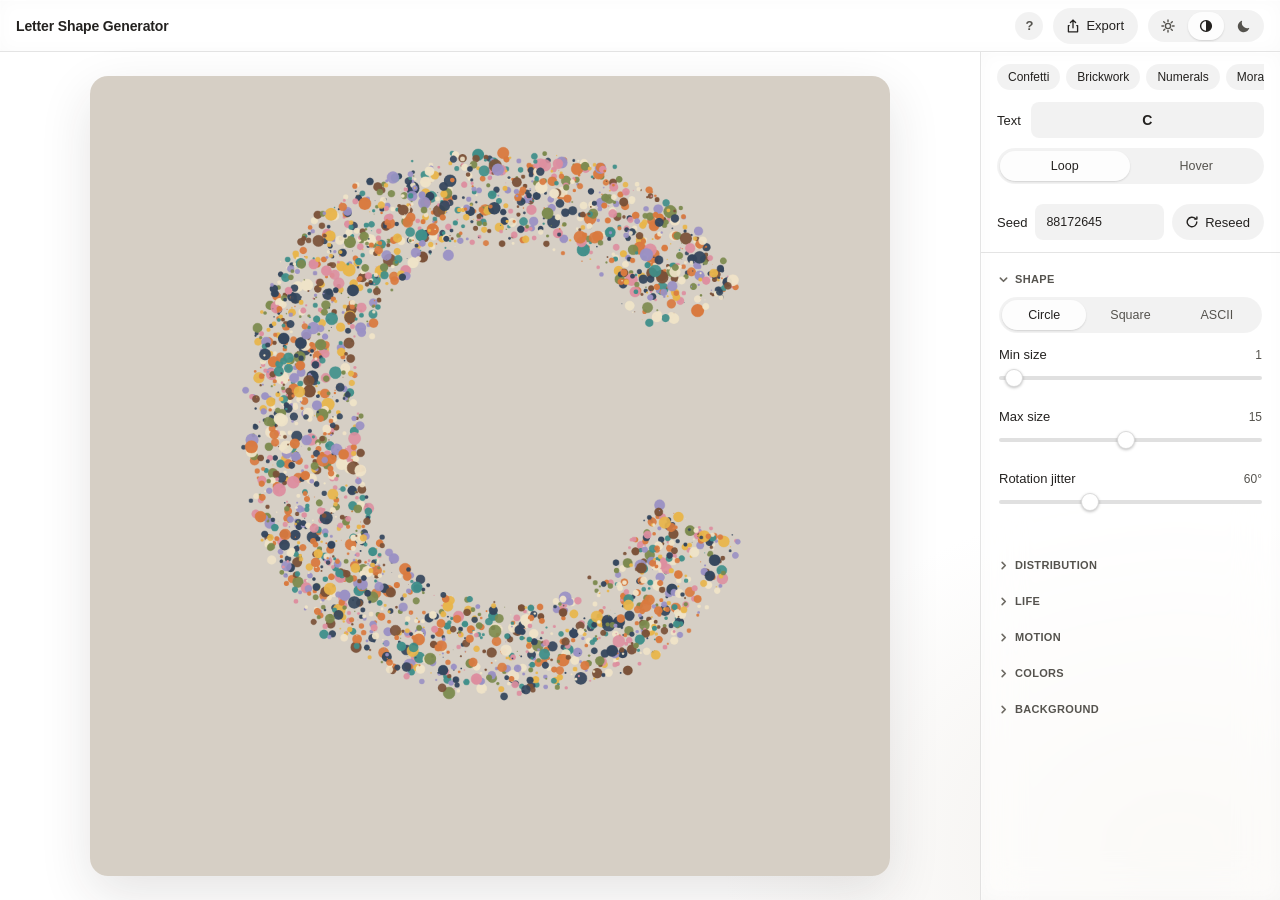
==== commit 06721d24: "Strip redundant panel text, sequence and play controls; fix Media modal gap - Remove the statusbar u" ====
--- a/index.html
+++ b/index.html
@@ -159,7 +159,6 @@
     animation-delay:calc(min(var(--i,0),5)*45ms);
   }
   .topbar{animation:fade-in-kf 300ms var(--ease-out-quart) backwards;}
-  .statusbar{animation:fade-in-kf 300ms var(--ease-out-quart) 120ms backwards;}
   .canvas-stage canvas{animation:scale-in 450ms var(--ease-out-quint) 60ms backwards;}
 
   .fade-swap{animation:fade-in-kf 160ms var(--ease-out-quart);}
@@ -179,7 +178,7 @@
     box-shadow:var(--glass-edge);
   }
   @supports not ((backdrop-filter:blur(1px)) or (-webkit-backdrop-filter:blur(1px))){
-    .topbar,.panel,.statusbar,.modal-backdrop,.modal,.kbd-pop,.swatch-pop{background:var(--panel-bg-solid);}
+    .topbar,.panel,.modal-backdrop,.modal,.kbd-pop,.swatch-pop{background:var(--panel-bg-solid);}
   }
   .topbar h1{
     font-size:14px;font-weight:600;margin:0;letter-spacing:-.01em;
@@ -443,19 +442,9 @@
   .text-field:focus{border-color:var(--accent);box-shadow:0 0 0 3px color-mix(in srgb, var(--accent) 22%, transparent);}
   textarea.text-field{width:100%;resize:vertical;line-height:1.5;min-height:64px;}
 
-  .stepper{display:flex;align-items:center;gap:6px;flex:1;min-width:0;}
   /* single character: centered; longer text: left-aligned for readability */
-  .stepper .text-field{flex:1;min-width:0;text-align:center;font-weight:600;font-size:14px;}
-  .stepper.multi .text-field{text-align:left;font-weight:500;font-size:13px;}
-  .step-btn{
-    width:28px;height:36px;flex:0 0 auto;border:0;border-radius:var(--r-sm);
-    background:var(--control-bg);color:var(--text-2);
-    display:flex;align-items:center;justify-content:center;
-    transition:background var(--dur-fast) var(--ease),color var(--dur-fast) var(--ease),transform var(--dur-tap) var(--ease),opacity var(--dur-fast) var(--ease);
-  }
-  .step-btn:hover:not(:disabled){background:var(--control-bg-strong);color:var(--text);}
-  .step-btn:active:not(:disabled){transform:scale(.94);}
-  .step-btn:disabled{opacity:.35;cursor:default;}
+  .letter-field{flex:1;min-width:0;text-align:center;font-weight:600;font-size:14px;}
+  .letter-field.multi{text-align:left;font-weight:500;font-size:13px;}
 
   .seed-field{
     flex:1;min-width:0;
@@ -569,11 +558,6 @@
   .btn.is-hidden{opacity:0;transform:scale(.96);pointer-events:none;}
   .btn:disabled{opacity:.45;cursor:default;pointer-events:none;}
 
-  .icon-swap{display:inline-grid;place-items:center;}
-  .icon-swap svg{grid-area:1/1;transition:opacity var(--dur-fast) var(--ease),transform var(--dur-fast) var(--ease);}
-  #pauseIcon{opacity:0;transform:scale(.6);}
-  #playBtn.playing #pauseIcon{opacity:1;transform:none;}
-  #playBtn.playing #playIcon{opacity:0;transform:scale(.6);}
 
   .color-input-wrap{display:flex;align-items:center;gap:10px;margin-top:12px;}
   input[type="color"]{
@@ -595,31 +579,6 @@
     box-shadow:var(--shadow-panel);
     touch-action:none;
   }
-
-  .statusbar{
-    flex:0 0 auto;min-height:34px;
-    display:flex;align-items:center;flex-wrap:wrap;gap:6px 14px;
-    padding:4px 16px;
-    font-size:11px;color:var(--text-2);
-    font-variant-numeric:tabular-nums;
-    border-top:1px solid var(--divider);
-    background:var(--panel-bg);
-    backdrop-filter:blur(20px) saturate(180%);
-    -webkit-backdrop-filter:blur(20px) saturate(180%);
-    box-shadow:var(--glass-edge);
-  }
-  .statusbar b{color:var(--text);font-weight:600;}
-  .statusbar .cell{display:flex;align-items:center;gap:5px;white-space:nowrap;}
-  .statusbar #textLabel{
-    display:inline-block;max-width:10em;overflow:hidden;text-overflow:ellipsis;
-    white-space:nowrap;vertical-align:bottom;
-  }
-  .statusbar .dot{
-    display:inline-block;width:6px;height:6px;border-radius:50%;
-    background:var(--text-3);
-    transition:background var(--dur-fast) var(--ease);
-  }
-  .statusbar .dot.playing{background:var(--accent);}
 
   /* ---------- export modal ---------- */
   .modal-backdrop{
@@ -694,10 +653,13 @@
   .copy-btn.copied .copy-idle{opacity:0;}
   .copy-btn.copied .copy-done{opacity:1;}
   .media-list{
-    display:flex;flex-direction:column;justify-content:center;
-    flex:1;min-height:0;overflow-y:auto;
+    display:flex;flex-direction:column;
+    min-height:0;overflow-y:auto;
     padding:2px 2px 4px;
   }
+  /* media has three fixed rows, so the frame hugs them instead of
+     leaving the code pane's empty height around them */
+  .modal-backdrop.media .modal{height:auto;max-height:min(72vh,100%);}
   .media-row{display:flex;align-items:center;justify-content:space-between;gap:12px;padding:11px 2px;}
   .media-row + .media-row{border-top:1px solid var(--divider);}
   .media-info{display:flex;flex-direction:column;gap:2px;min-width:0;}
@@ -722,10 +684,6 @@
     .body{display:block;position:relative;}
     .canvas-wrap{height:100%;}
     .canvas-stage{padding:12px 12px calc(var(--sheet-peek,216px) + 12px);}
-    .statusbar{
-      order:-1;
-      border-top:0;border-bottom:1px solid var(--divider);
-    }
     .panel{
       position:fixed;left:0;right:0;bottom:0;z-index:40;
       width:100% !important;min-width:0;max-width:none;
@@ -742,10 +700,10 @@
     .panel-pinned{padding:2px 14px 12px;}
     .panel-scroll{padding:10px 14px 44px;}
     .topbar{padding:0 12px;}
-    .statusbar{padding:4px 12px;}
     /* export modal: near-fullscreen bottom sheet, same rigid-frame rule */
     .modal-backdrop{padding:10px;align-items:flex-end;}
     .modal{width:100%;max-width:none;height:min(94dvh,100%);}
+    .modal-backdrop.media .modal{height:auto;max-height:min(94dvh,100%);}
     .kbd-pop{right:10px;}
   }
 </style>
@@ -793,13 +751,6 @@
       <div class="canvas-stage">
         <canvas id="c" width="1200" height="1200" aria-label="Particle text preview" role="img"></canvas>
       </div>
-      <div class="statusbar">
-        <span class="cell"><span class="dot" id="stateDot"></span><b id="stateLabel">static</b></span>
-        <span class="cell">Text <b id="textLabel">C</b></span>
-        <span class="cell">Font <b id="fontLabel">1140</b> px</span>
-        <span class="cell">Particles <b id="countLabel">2920</b></span>
-        <span class="cell"><b id="fpsLabel">60</b> fps</span>
-      </div>
     </main>
 
     <aside class="panel" id="panel" aria-label="Parameters">
@@ -810,28 +761,13 @@
         <div class="looks-row" id="looksRow" aria-label="Looks"></div>
         <div class="row" style="margin-bottom:0">
           <label for="letterInput">Text</label>
-          <div class="stepper" id="textStepper">
-            <button type="button" class="step-btn" id="letterPrev" aria-label="Previous character" title="Previous character (Down)">
-              <svg width="10" height="10" viewBox="0 0 10 10" fill="none" stroke="currentColor" stroke-width="1.6" stroke-linecap="round" stroke-linejoin="round" aria-hidden="true"><path d="M6.5 1.5 3 5l3.5 3.5"/></svg>
-            </button>
-            <input class="text-field" id="letterInput" maxlength="40" value="C" autocomplete="off" spellcheck="false" aria-label="Text, up to 40 characters" />
-            <button type="button" class="step-btn" id="letterNext" aria-label="Next character" title="Next character (Up)">
-              <svg width="10" height="10" viewBox="0 0 10 10" fill="none" stroke="currentColor" stroke-width="1.6" stroke-linecap="round" stroke-linejoin="round" aria-hidden="true"><path d="M3.5 1.5 7 5 3.5 8.5"/></svg>
-            </button>
-          </div>
+          <input class="text-field letter-field" id="letterInput" maxlength="40" value="C" autocomplete="off" spellcheck="false" aria-label="Text, up to 40 characters" />
         </div>
         <div class="quick-row">
           <div class="seg" id="modeSeg" role="group" aria-label="Interaction mode">
             <button type="button" data-mode="loop" class="active">Loop</button>
             <button type="button" data-mode="hover">Hover</button>
           </div>
-          <button class="btn btn-primary btn-compact" id="playBtn" aria-pressed="false" title="Play (Space)" style="min-width:88px">
-            <span class="icon-swap" aria-hidden="true">
-              <svg id="playIcon" width="11" height="12" viewBox="0 0 11 12" fill="currentColor"><path d="M1.6.9a1 1 0 0 1 1.5-.86l7.4 4.6a1 1 0 0 1 0 1.72l-7.4 4.6A1 1 0 0 1 1.6 10.1Z"/></svg>
-              <svg id="pauseIcon" width="10" height="12" viewBox="0 0 10 12" fill="currentColor"><rect x="0.5" y="0.5" width="3.2" height="11" rx="1.1"/><rect x="6.3" y="0.5" width="3.2" height="11" rx="1.1"/></svg>
-            </span>
-            <span id="playLabel">Play</span>
-          </button>
         </div>
         <div class="collapse collapsed" id="hoverHintWrap">
           <div class="collapse-inner">
@@ -946,16 +882,6 @@
           <div class="collapse" id="motionBody">
             <div class="collapse-inner">
               <div class="group-body">
-                <div class="collapse" id="seqRow">
-                  <div class="collapse-inner">
-                    <div class="ctl">
-                      <div class="ctl-head"><label for="seqInput">Sequence</label><span class="val">One phrase per line</span></div>
-                      <textarea class="text-field" id="seqInput" rows="3" spellcheck="false" aria-label="Sequence, one phrase per line">A
-B
-C</textarea>
-                    </div>
-                  </div>
-                </div>
                 <div class="collapse" id="holdRow">
                   <div class="collapse-inner">
                     <div class="ctl">
@@ -1024,11 +950,9 @@
 </div>
 
 <div class="kbd-pop" id="kbdPop" hidden role="dialog" aria-label="Keyboard shortcuts">
-  <div class="kbd-row"><span>Play / Pause</span><kbd>Space</kbd></div>
   <div class="kbd-row"><span>Undo</span><kbd>⌘Z</kbd></div>
   <div class="kbd-row"><span>Redo</span><kbd>⇧⌘Z</kbd></div>
   <div class="kbd-row"><span>Step seed (in Seed)</span><kbd>↑ ↓</kbd></div>
-  <div class="kbd-row"><span>Cycle character (in Text)</span><kbd>↑ ↓</kbd></div>
   <div class="kbd-row"><span>Close dialogs</span><kbd>Esc</kbd></div>
 </div>
 
@@ -1550,7 +1474,6 @@
         palette:"morandi", background:"#ccd2d6" } }
   ];
 
-  var LETTER_CYCLE = "ABCDEFGHIJKLMNOPQRSTUVWXYZ0123456789";
   var LS_KEY = "lsg.groups.v1";
 
   /* ============================================================
@@ -1563,7 +1486,6 @@
   var S = {
     width:1200, height:1200,
     text:"C",
-    phrases:["A","B","C"],
     mode:"loop",
     shape:"circle",
     minSize:1, maxSize:15,
@@ -1574,8 +1496,7 @@
     background:"#d6cfc5",
     colors: clonePalette(PALETTES.classic),
     palette:"classic",
-    seed:88172645,
-    paused:true
+    seed:88172645
   };
 
   var canvas = document.getElementById("c");
@@ -1584,7 +1505,7 @@
   function buildCfg(){
     return {
       width:S.width, height:S.height,
-      text:S.text, phrases:S.phrases.slice(),
+      text:S.text, phrases:[S.text],
       mode:S.mode, shape:S.shape,
       minSize:S.minSize, maxSize:S.maxSize,
       rotationJitter:S.rotationJitter, brickBars:S.brickBars,
@@ -1602,7 +1523,6 @@
   function rebuild(){
     if(engine) engine.destroy();
     liveCfg = buildCfg();
-    liveCfg.paused = S.paused;
     engine = particleTextEngine(canvas, liveCfg);
   }
   /* non-structural params are read from liveCfg every frame */
@@ -1627,7 +1547,7 @@
 
   function snapshot(){
     return JSON.stringify({
-      text:S.text, phrases:S.phrases, mode:S.mode, shape:S.shape,
+      text:S.text, mode:S.mode, shape:S.shape,
       minSize:S.minSize, maxSize:S.maxSize, rotationJitter:S.rotationJitter,
       brickBars:S.brickBars, count:S.count, edgeFeather:S.edgeFeather,
       minOpacity:S.minOpacity, trembleAmp:S.trembleAmp, trembleSpeed:S.trembleSpeed,
@@ -2016,79 +1936,28 @@
      Text, sequence, mode, play, seed
   ============================================================ */
   var letterInput = document.getElementById("letterInput");
-  var letterPrev = document.getElementById("letterPrev");
-  var letterNext = document.getElementById("letterNext");
-  var textStepper = document.getElementById("textStepper");
-  var seqInput = document.getElementById("seqInput");
   var modeSeg = document.getElementById("modeSeg");
-  var playBtn = document.getElementById("playBtn");
-  var playLabel = document.getElementById("playLabel");
-  var playIcon = document.getElementById("playIcon");
-  var pauseIcon = document.getElementById("pauseIcon");
   var seedInput = document.getElementById("seedInput");
   var reseedBtn = document.getElementById("reseedBtn");
   var hoverHintWrap = document.getElementById("hoverHintWrap");
-  var seqRow = document.getElementById("seqRow");
   var holdRow = document.getElementById("holdRow");
   var rotRow = document.getElementById("rotRow");
   var brickRow = document.getElementById("brickRow");
 
   function syncTextAlign(){
-    letterInput.style.textAlign = S.text.length > 1 ? "left" : "center";
-  }
-  function syncStepper(){
-    var multi = S.text.length > 1;
-    letterPrev.disabled = multi;
-    letterNext.disabled = multi;
-    textStepper.classList.toggle("multi", multi);
+    letterInput.classList.toggle("multi", S.text.length > 1);
   }
   letterInput.addEventListener("input", function(){
     S.text = letterInput.value.slice(0,40);
     syncTextAlign();
-    syncStepper();
     rebuild();
   });
   letterInput.addEventListener("change", function(){ commit(); });
-  letterInput.addEventListener("keydown", function(e){
-    if(S.text.length > 1) return;
-    if(e.key === "ArrowUp" || e.key === "ArrowDown"){
-      e.preventDefault();
-      stepLetter(e.key === "ArrowUp" ? 1 : -1);
-    }
-  });
-  function stepLetter(dir){
-    var up = S.text.toUpperCase();
-    var i = LETTER_CYCLE.indexOf(up);
-    if(i < 0) i = 0;
-    i = (i + dir + LETTER_CYCLE.length) % LETTER_CYCLE.length;
-    S.text = LETTER_CYCLE[i];
-    letterInput.value = S.text;
-    syncTextAlign();
-    syncStepper();
-    rebuild();
-    commit();
-  }
-  letterPrev.addEventListener("click", function(){ stepLetter(-1); });
-  letterNext.addEventListener("click", function(){ stepLetter(1); });
-
-  function parsePhrases(){
-    var lines = seqInput.value.split("\n").map(function(s){ return s.trim(); })
-      .filter(function(s){ return s.length; });
-    return lines.length ? lines : [S.text];
-  }
-  seqInput.addEventListener("input", function(){
-    S.phrases = parsePhrases();
-    rebuild();
-  });
-  seqInput.addEventListener("change", function(){ commit(); });
 
   function syncModeUI(){
     var hover = S.mode === "hover";
     hoverHintWrap.classList.toggle("collapsed", !hover);
-    seqRow.classList.toggle("collapsed", hover);
     holdRow.classList.toggle("collapsed", hover);
-    playBtn.disabled = hover;
-    playBtn.style.opacity = hover ? "0.45" : "";
   }
   modeSeg.addEventListener("click", function(e){
     var btn = e.target.closest("button[data-mode]");
@@ -2099,23 +1968,6 @@
     rebuild();
     commit();
   });
-
-  function syncPlay(){
-    var playing = !S.paused;
-    playBtn.setAttribute("aria-pressed", playing ? "true" : "false");
-    playBtn.classList.toggle("playing", playing);
-    playLabel.textContent = playing ? "Pause" : "Play";
-    playIcon.style.opacity = playing ? "0" : "1";
-    pauseIcon.style.opacity = playing ? "1" : "0";
-  }
-  function togglePlay(){
-    if(S.mode === "hover") return;
-    S.paused = !S.paused;
-    if(engine) engine.setPaused(S.paused);
-    if(liveCfg) liveCfg.paused = S.paused;
-    syncPlay();
-  }
-  playBtn.addEventListener("click", togglePlay);
 
   function applySeed(v){
     var n = parseInt(v,10);
@@ -2154,8 +2006,6 @@
   function syncAllControls(){
     letterInput.value = S.text;
     syncTextAlign();
-    syncStepper();
-    seqInput.value = S.phrases.join("\n");
     seedInput.value = S.seed;
 
     CONTROLS.forEach(function(c){
@@ -2173,7 +2023,6 @@
 
     syncShapeRows();
     syncModeUI();
-    syncPlay();
     renderSwatches();
     renderBgSwatches();
     syncBackground();
@@ -2337,10 +2186,6 @@
       }
       if(!exportModal.hidden){ closeExport(); return; }
     }
-    if(e.code === "Space" && !isTyping(document.activeElement)){
-      e.preventDefault();
-      togglePlay();
-    }
   });
 
   /* ============================================================
@@ -2361,9 +2206,7 @@
   var ENGINE_SRC = particleTextEngine.toString();
 
   function cfgLiteral(){
-    var c = buildCfg();
-    delete c.paused;
-    return JSON.stringify(c, null, 2);
+    return JSON.stringify(buildCfg(), null, 2);
   }
   function buildVanilla(){
     return '<canvas id="particle-text"></canvas>\n<script>\n(function(){\n"use strict";\nvar cfg = ' +
@@ -2453,6 +2296,7 @@
     if(!btn) return;
     setSegActive(exportSections, btn);
     var media = btn.getAttribute("data-section") === "media";
+    exportModal.classList.toggle("media", media);
     codeSection.hidden = media;
     mediaSection.hidden = !media;
     if(!media) showCode(currentKind);
@@ -2501,9 +2345,8 @@
     if(typeof blobOrUrl !== "string") setTimeout(function(){ URL.revokeObjectURL(url); }, 4000);
   }
   function loopDuration(){
-    var n = Math.max(1, S.mode === "hover" ? 1 : S.phrases.length);
     if(S.mode === "hover") return Math.min(12, S.reformTime + 1.2 + S.scatterTime + 0.6);
-    return Math.min(12, (S.holdTime + S.scatterTime + S.reformTime) * n);
+    return Math.min(12, S.holdTime + S.scatterTime + S.reformTime);
   }
   function syncMediaDescs(){
     document.getElementById("pngDesc").textContent =
@@ -2584,13 +2427,6 @@
       setBusy(false);
     };
 
-    var wasPaused = S.paused;
-    if(S.mode === "loop"){
-      S.paused = false;
-      if(engine) engine.setPaused(false);
-      if(liveCfg) liveCfg.paused = false;
-      syncPlay();
-    }
     if(engine) engine.resetLoop();
 
     rec.start();
@@ -2606,12 +2442,6 @@
       } else {
         try{ rec.stop(); }catch(err){}
         if(engine) engine.setHover(false);
-        if(S.mode === "loop"){
-          S.paused = wasPaused;
-          if(engine) engine.setPaused(wasPaused);
-          if(liveCfg) liveCfg.paused = wasPaused;
-          syncPlay();
-        }
       }
     }
     requestAnimationFrame(step);
@@ -2775,7 +2605,6 @@
       download(new Blob([bytes], { type: "image/gif" }), safeName() + ".gif");
       if(engine){
         engine.setHover(false);
-        engine.setPaused(S.paused);
         engine.release();
       }
       gifBtn.textContent = "Export";
@@ -2813,48 +2642,6 @@
   };
 
   /* ============================================================
-     Statusbar
-  ============================================================ */
-  var stateDot = document.getElementById("stateDot");
-  var stateLabel = document.getElementById("stateLabel");
-  var textLabel = document.getElementById("textLabel");
-  var fontLabel = document.getElementById("fontLabel");
-  var countLabel = document.getElementById("countLabel");
-  var fpsLabel = document.getElementById("fpsLabel");
-  var lastState = "", lastText = "", frames = 0, fpsAcc = 0, lastT = null;
-
-  function statusLoop(now){
-    if(lastT === null) lastT = now;
-    var dt = (now - lastT) / 1000;
-    lastT = now;
-    frames++;
-    fpsAcc += dt;
-    if(fpsAcc >= 0.5){
-      fpsLabel.textContent = Math.round(frames / fpsAcc);
-      frames = 0; fpsAcc = 0;
-    }
-    if(engine){
-      var st = engine.getState();
-      if(st !== lastState){
-        lastState = st;
-        stateLabel.textContent = st;
-        stateLabel.classList.remove("fade-swap");
-        void stateLabel.offsetWidth;
-        stateLabel.classList.add("fade-swap");
-      }
-      var cur = engine.getCurrent();
-      if(cur !== lastText){
-        lastText = cur;
-        textLabel.textContent = cur;
-      }
-      fontLabel.textContent = Math.round(engine.getFontPx());
-      stateDot.classList.toggle("playing", S.mode === "hover" ? st !== "float" : !S.paused);
-    }
-    countLabel.textContent = S.count;
-    requestAnimationFrame(statusLoop);
-  }
-
-  /* ============================================================
      Init
   ============================================================ */
   initSeg(modeSeg);
@@ -2872,14 +2659,11 @@
   renderBgSwatches();
   syncBackground();
   syncTextAlign();
-  syncStepper();
   syncShapeRows();
   syncModeUI();
-  syncPlay();
   applyDetent(false);
   rebuild();
   commit();
-  requestAnimationFrame(statusLoop);
 
   if(window.ResizeObserver){
     new ResizeObserver(function(){ syncAllSegs(true); }).observe(panel);
